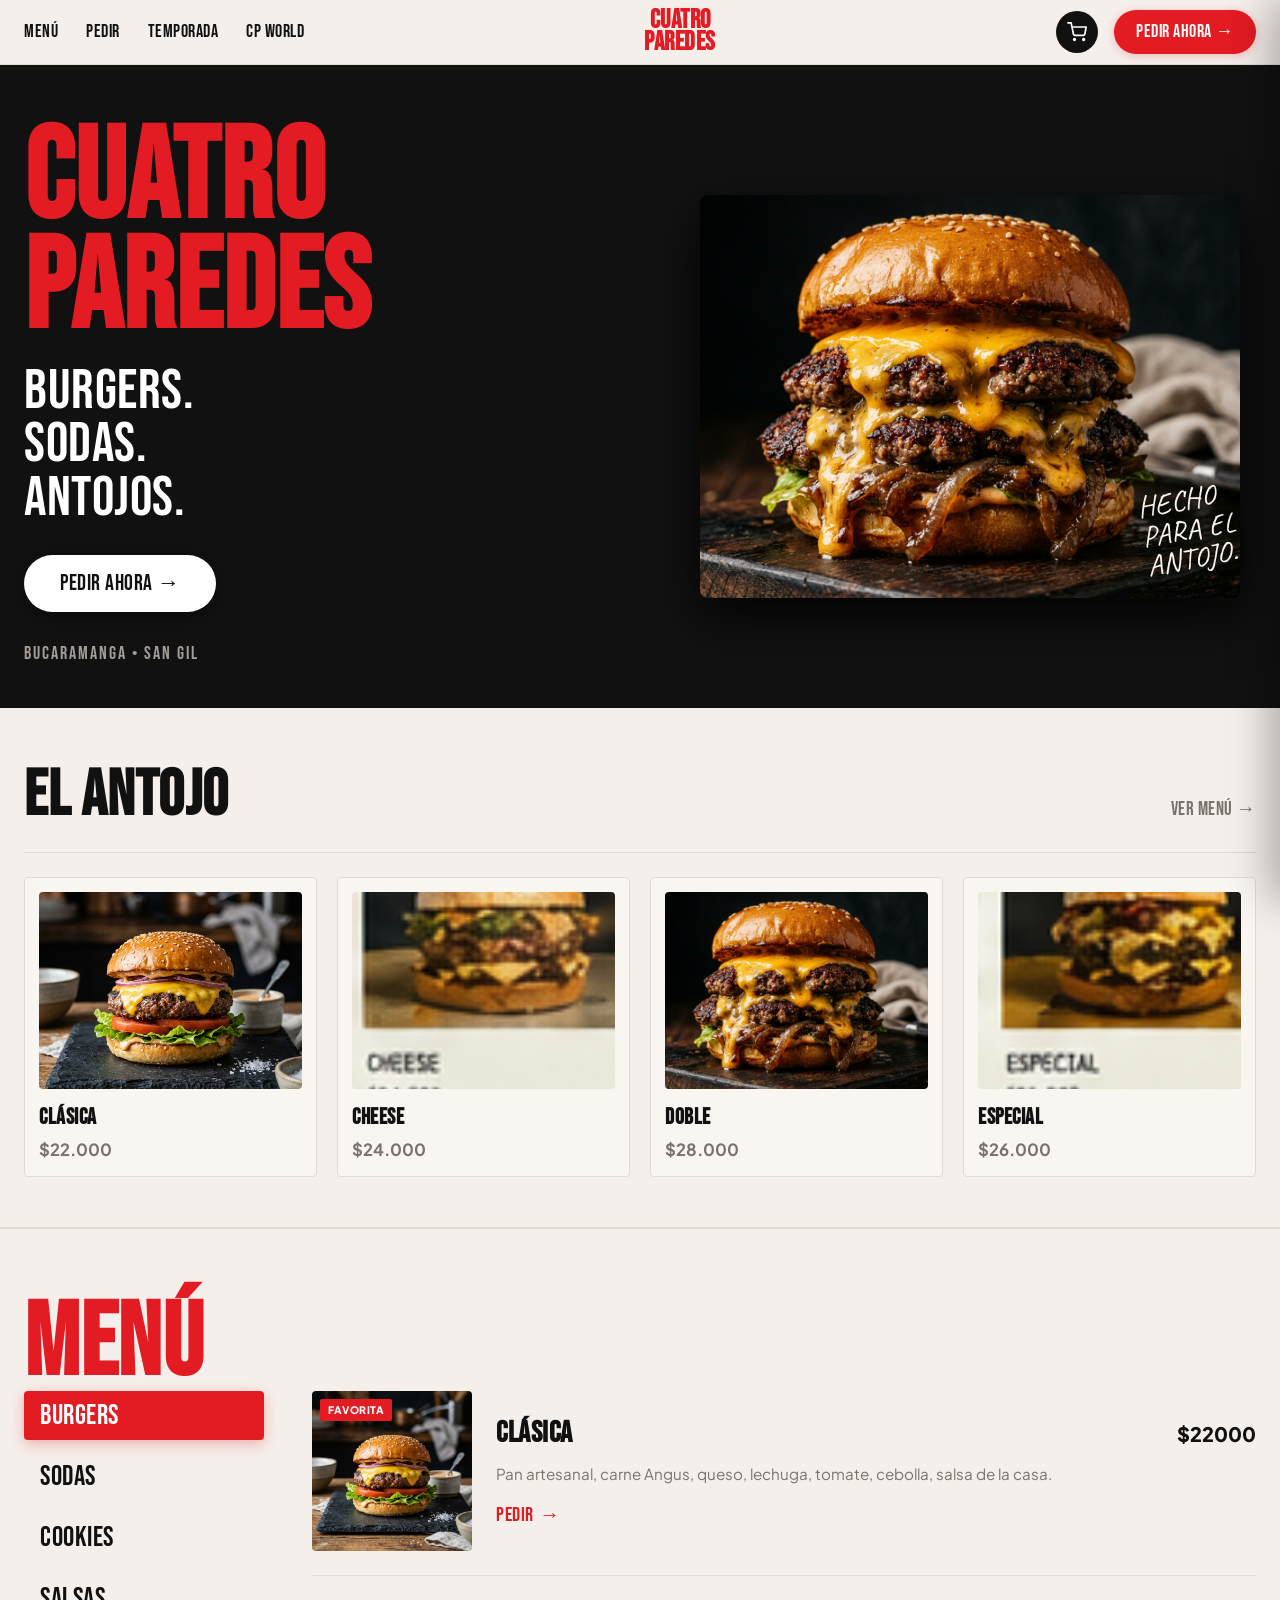
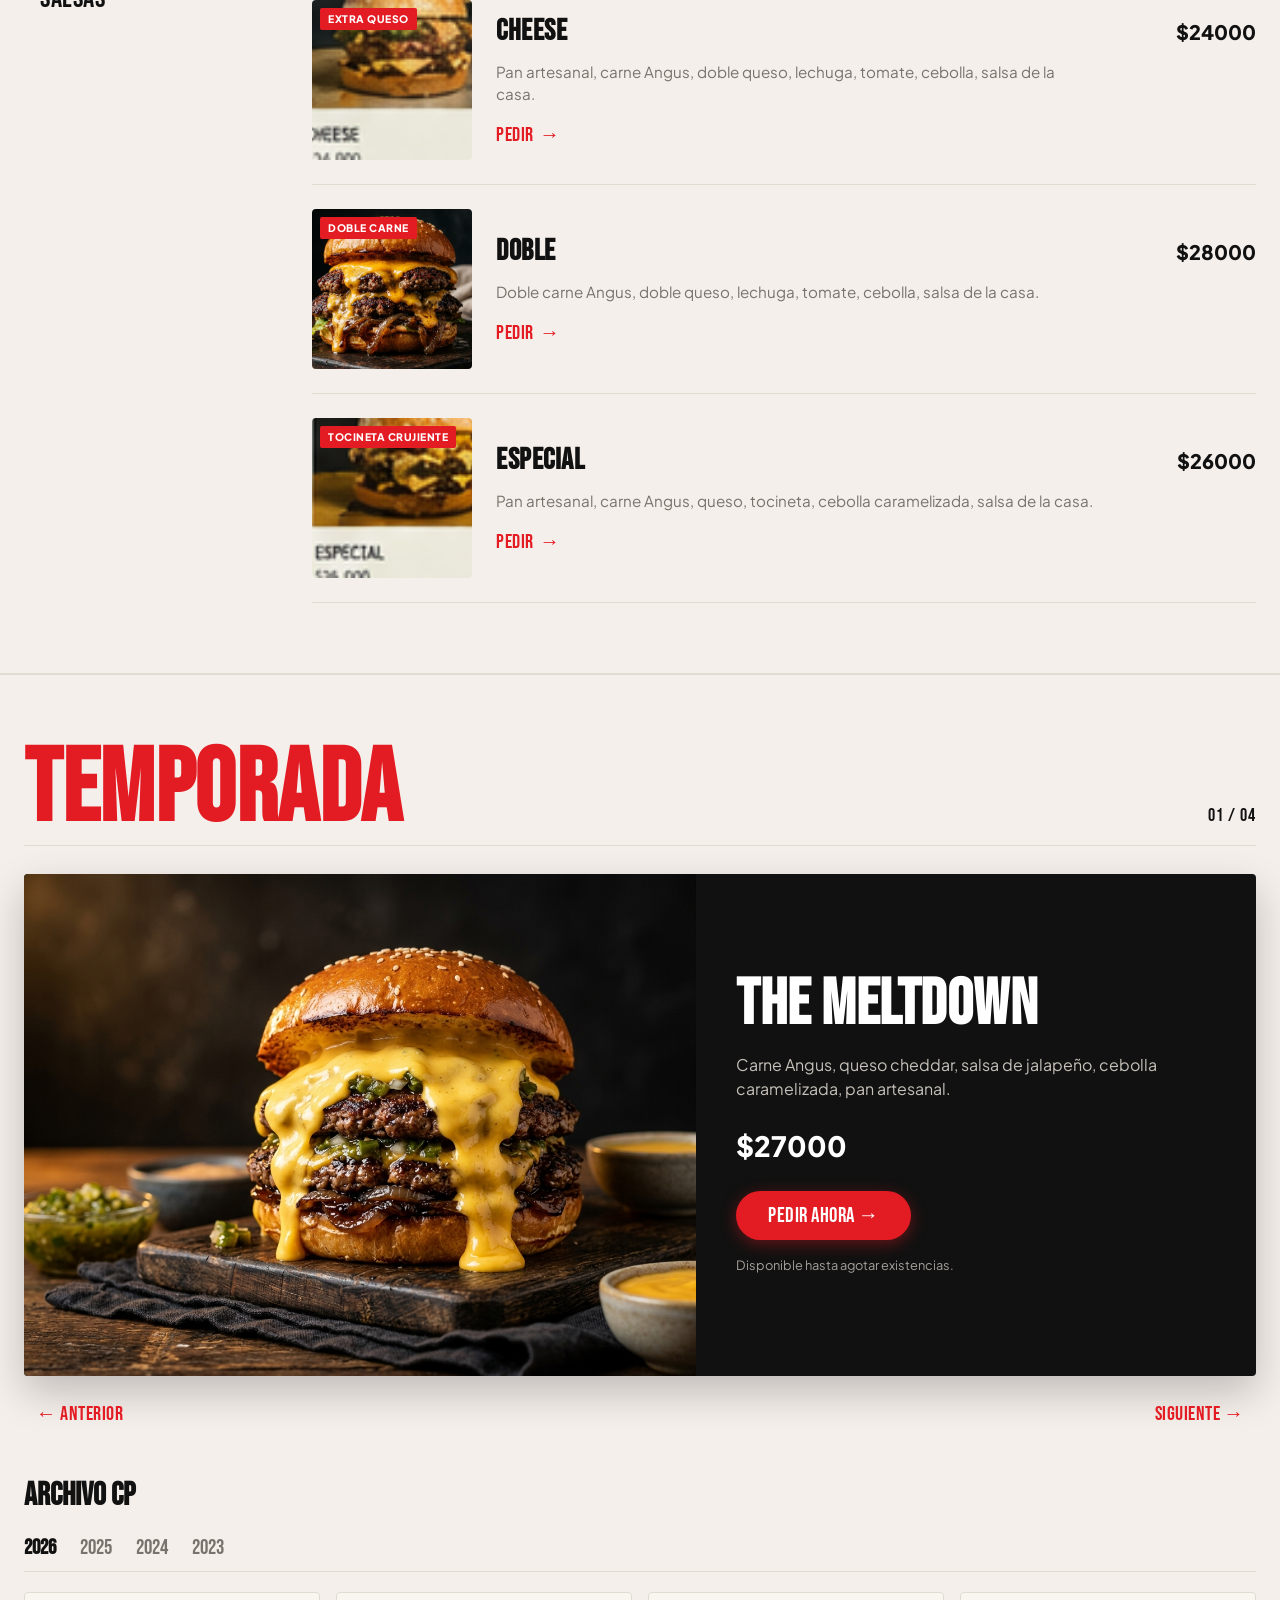
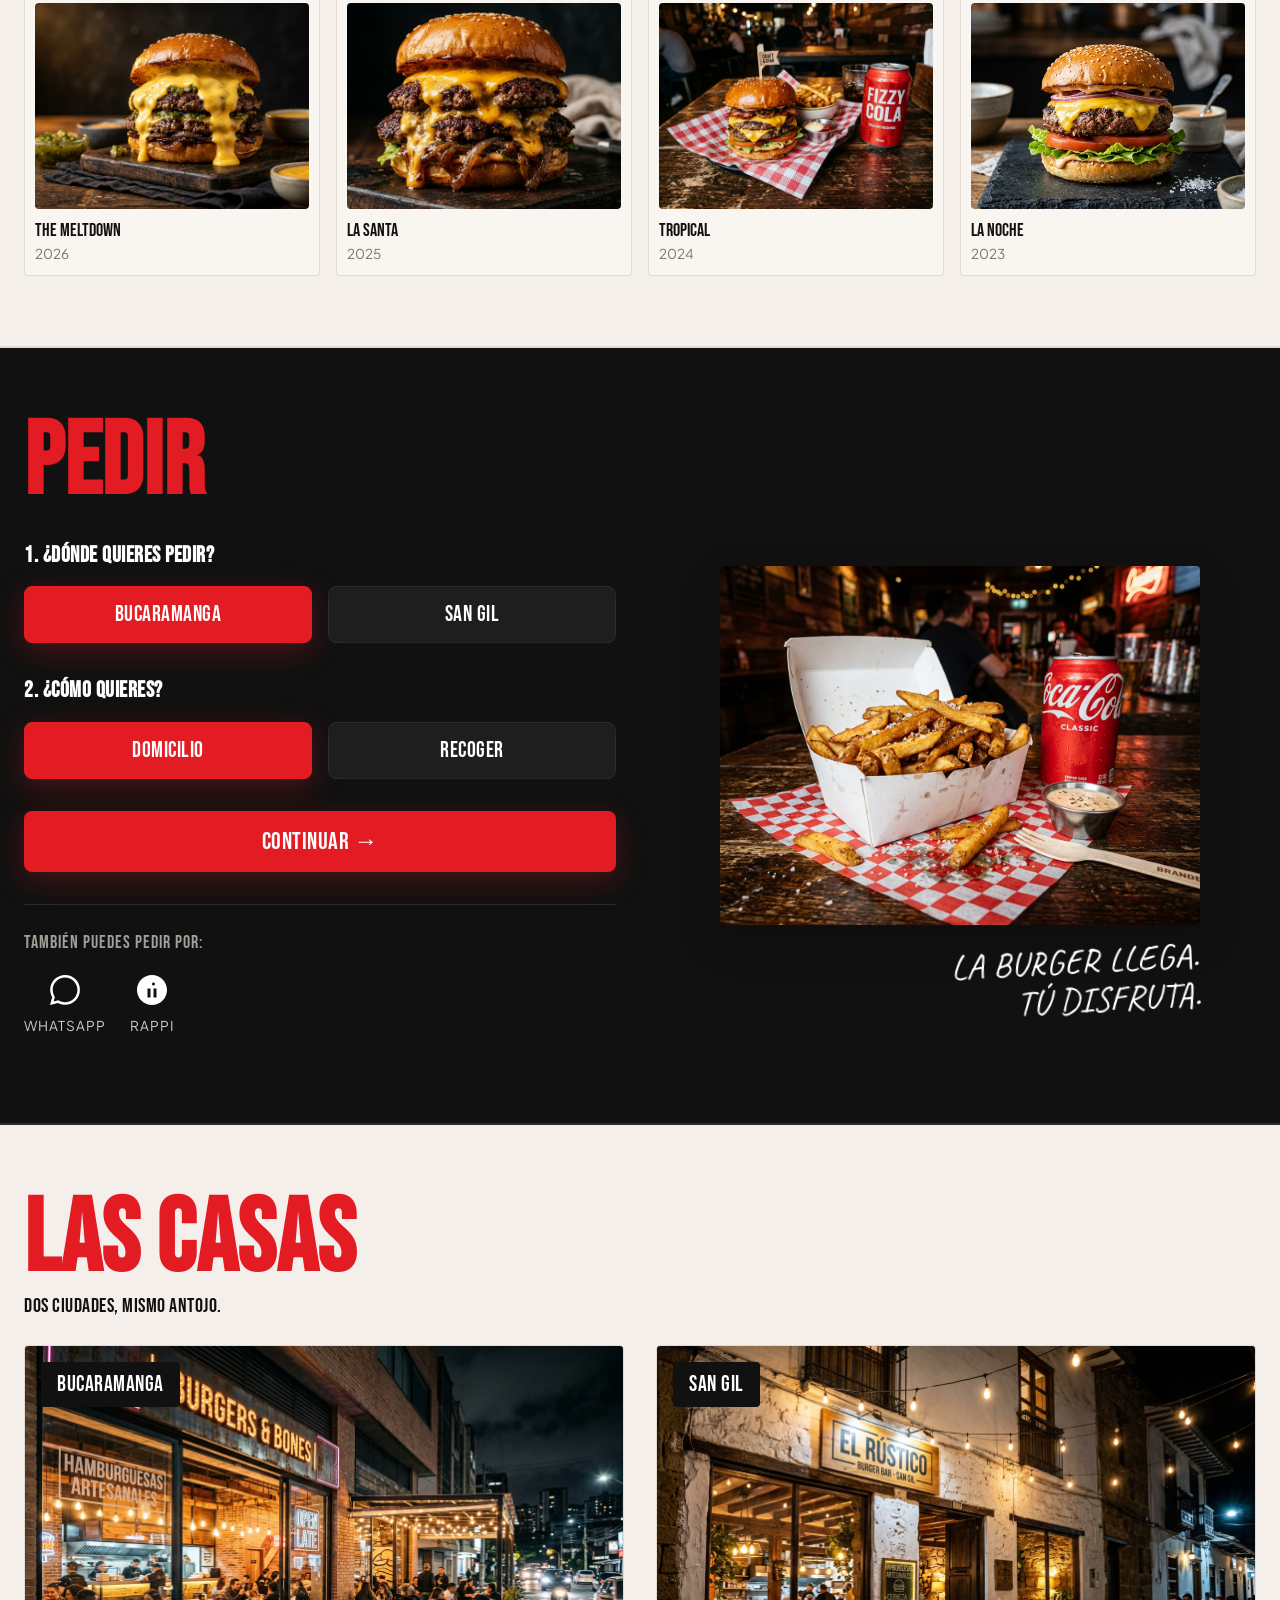
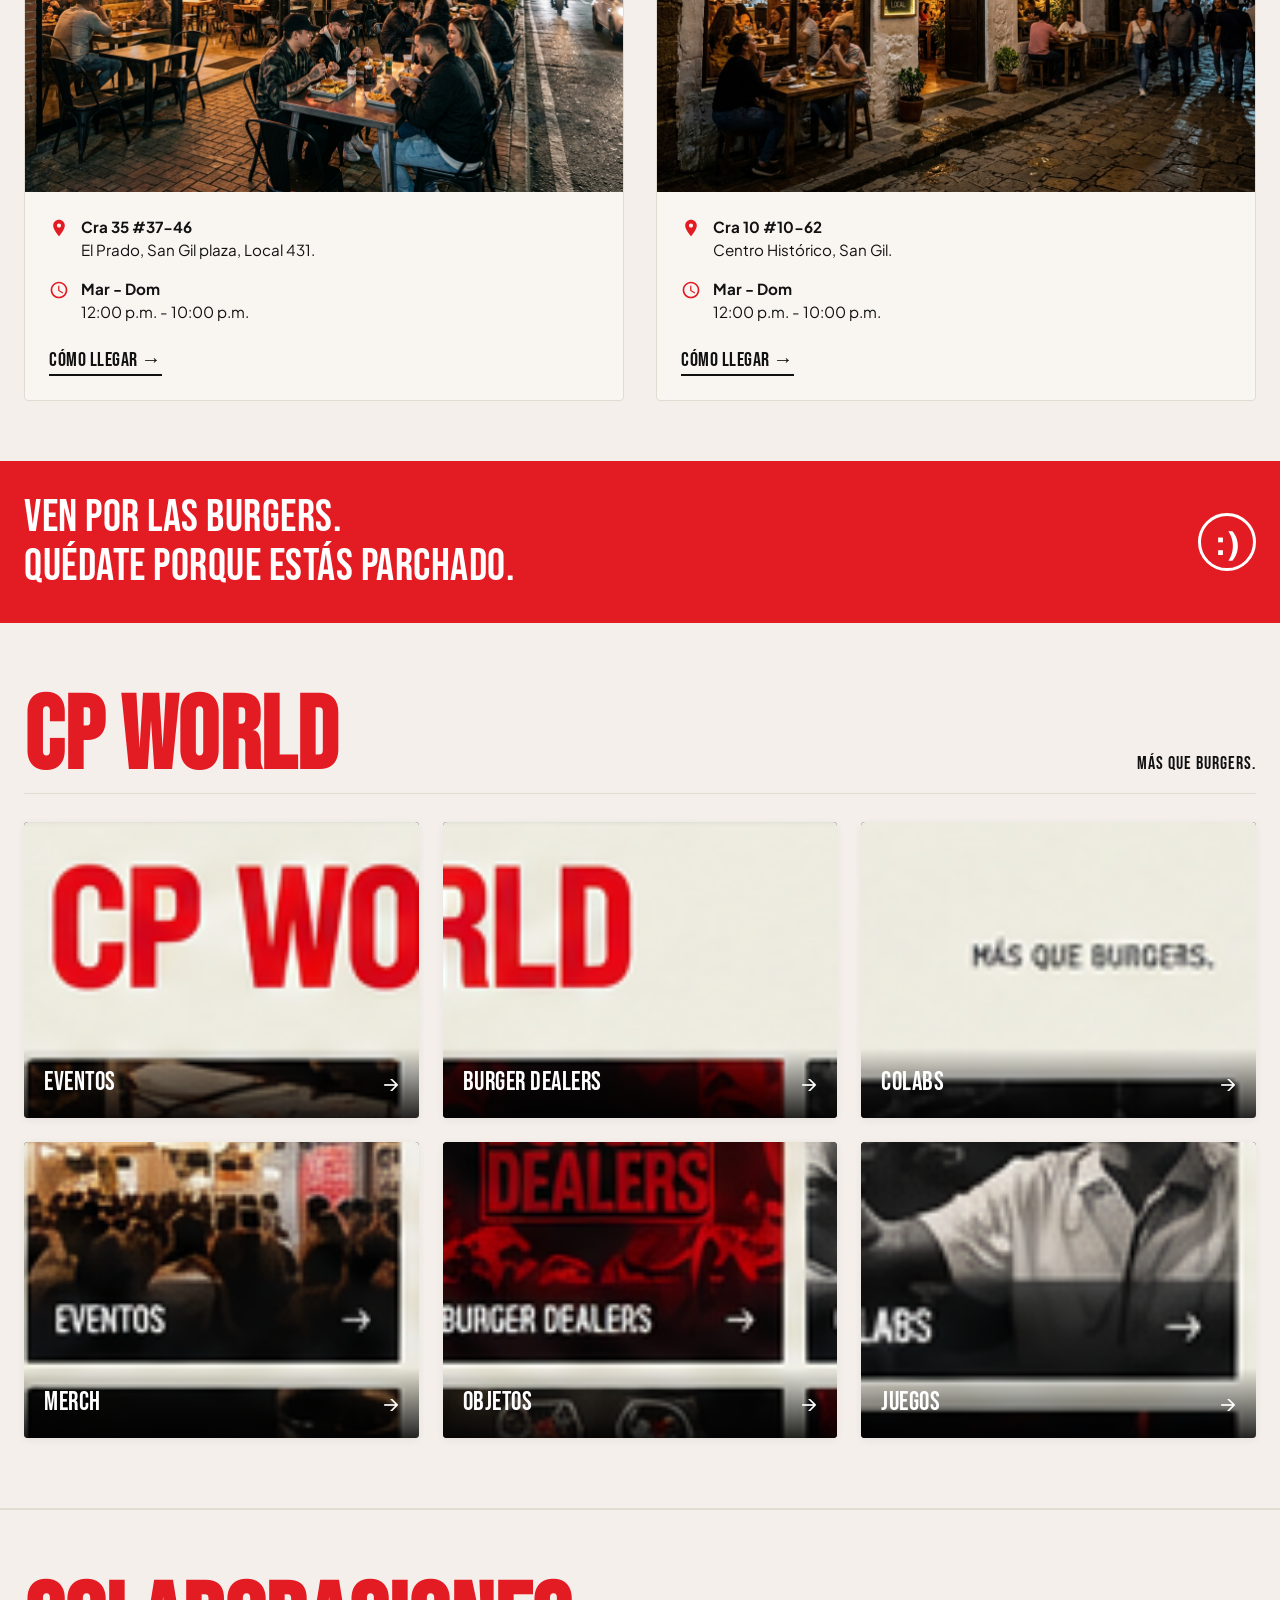
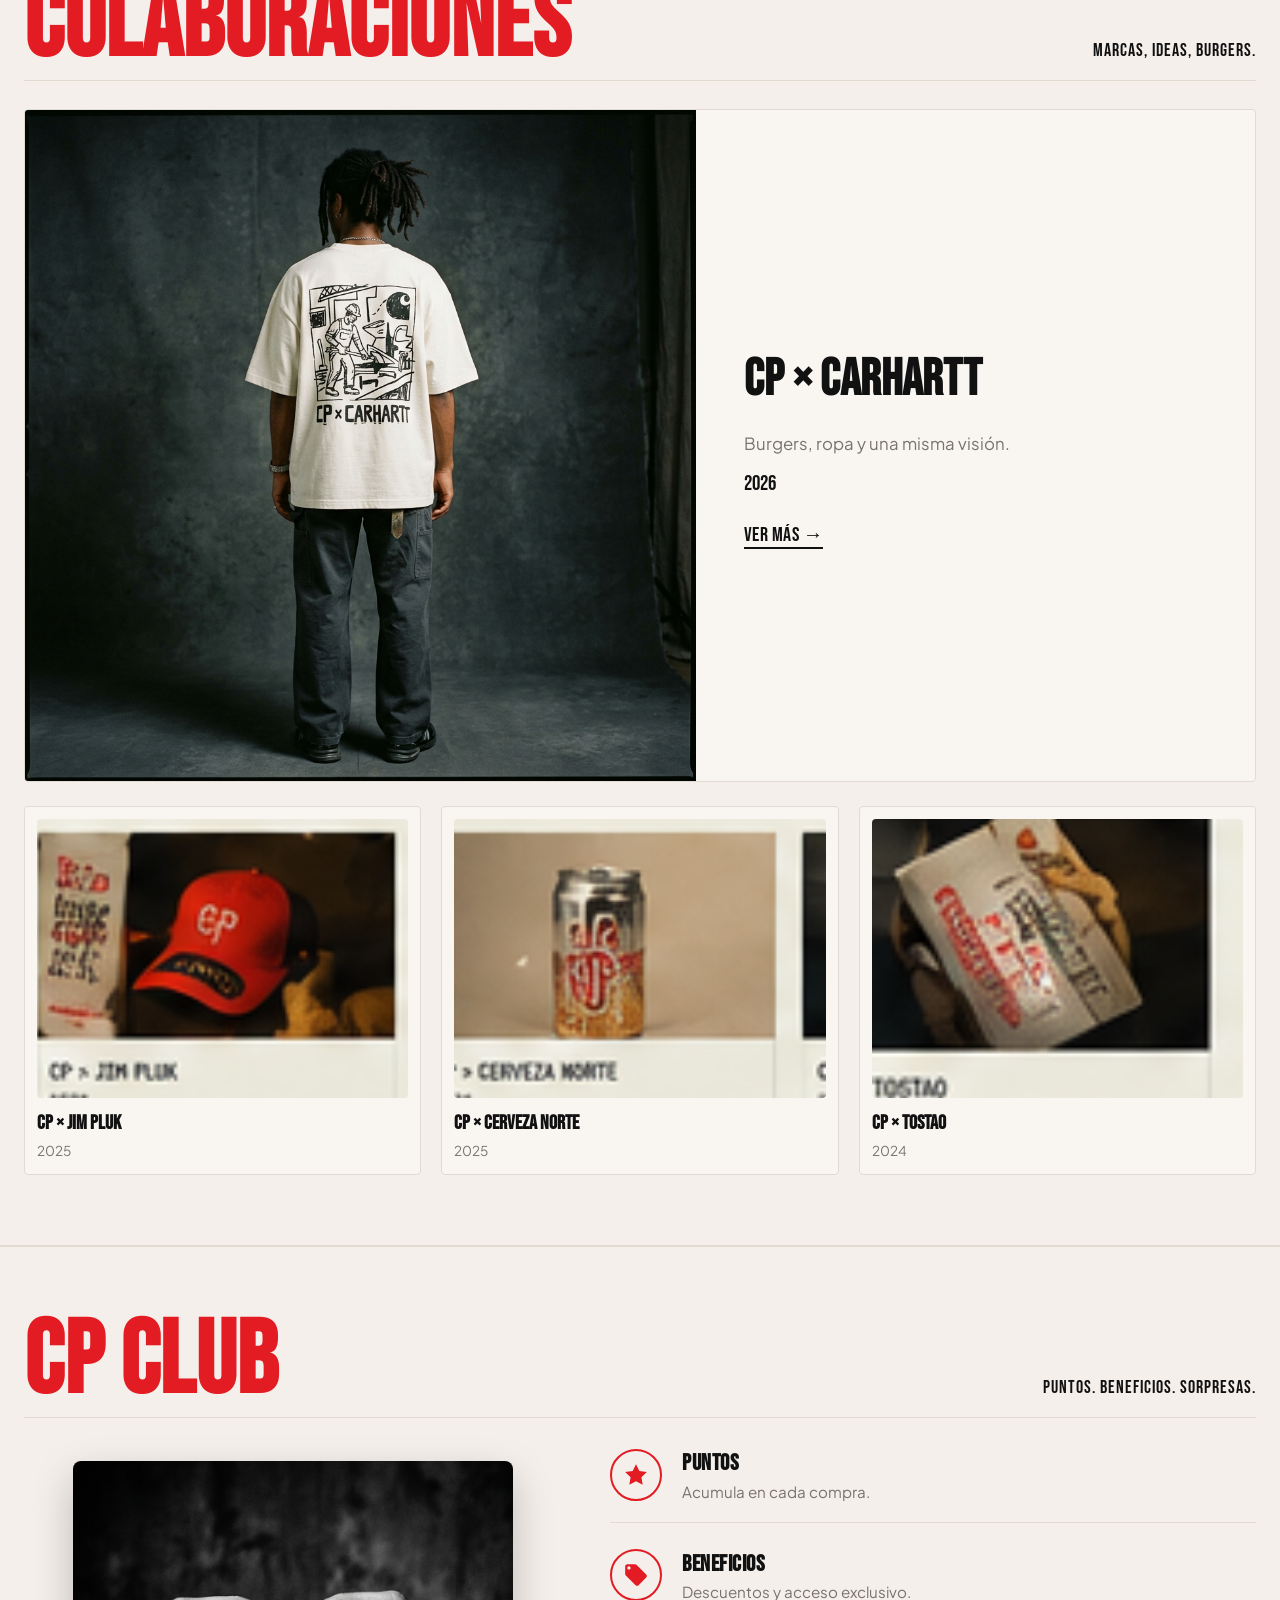
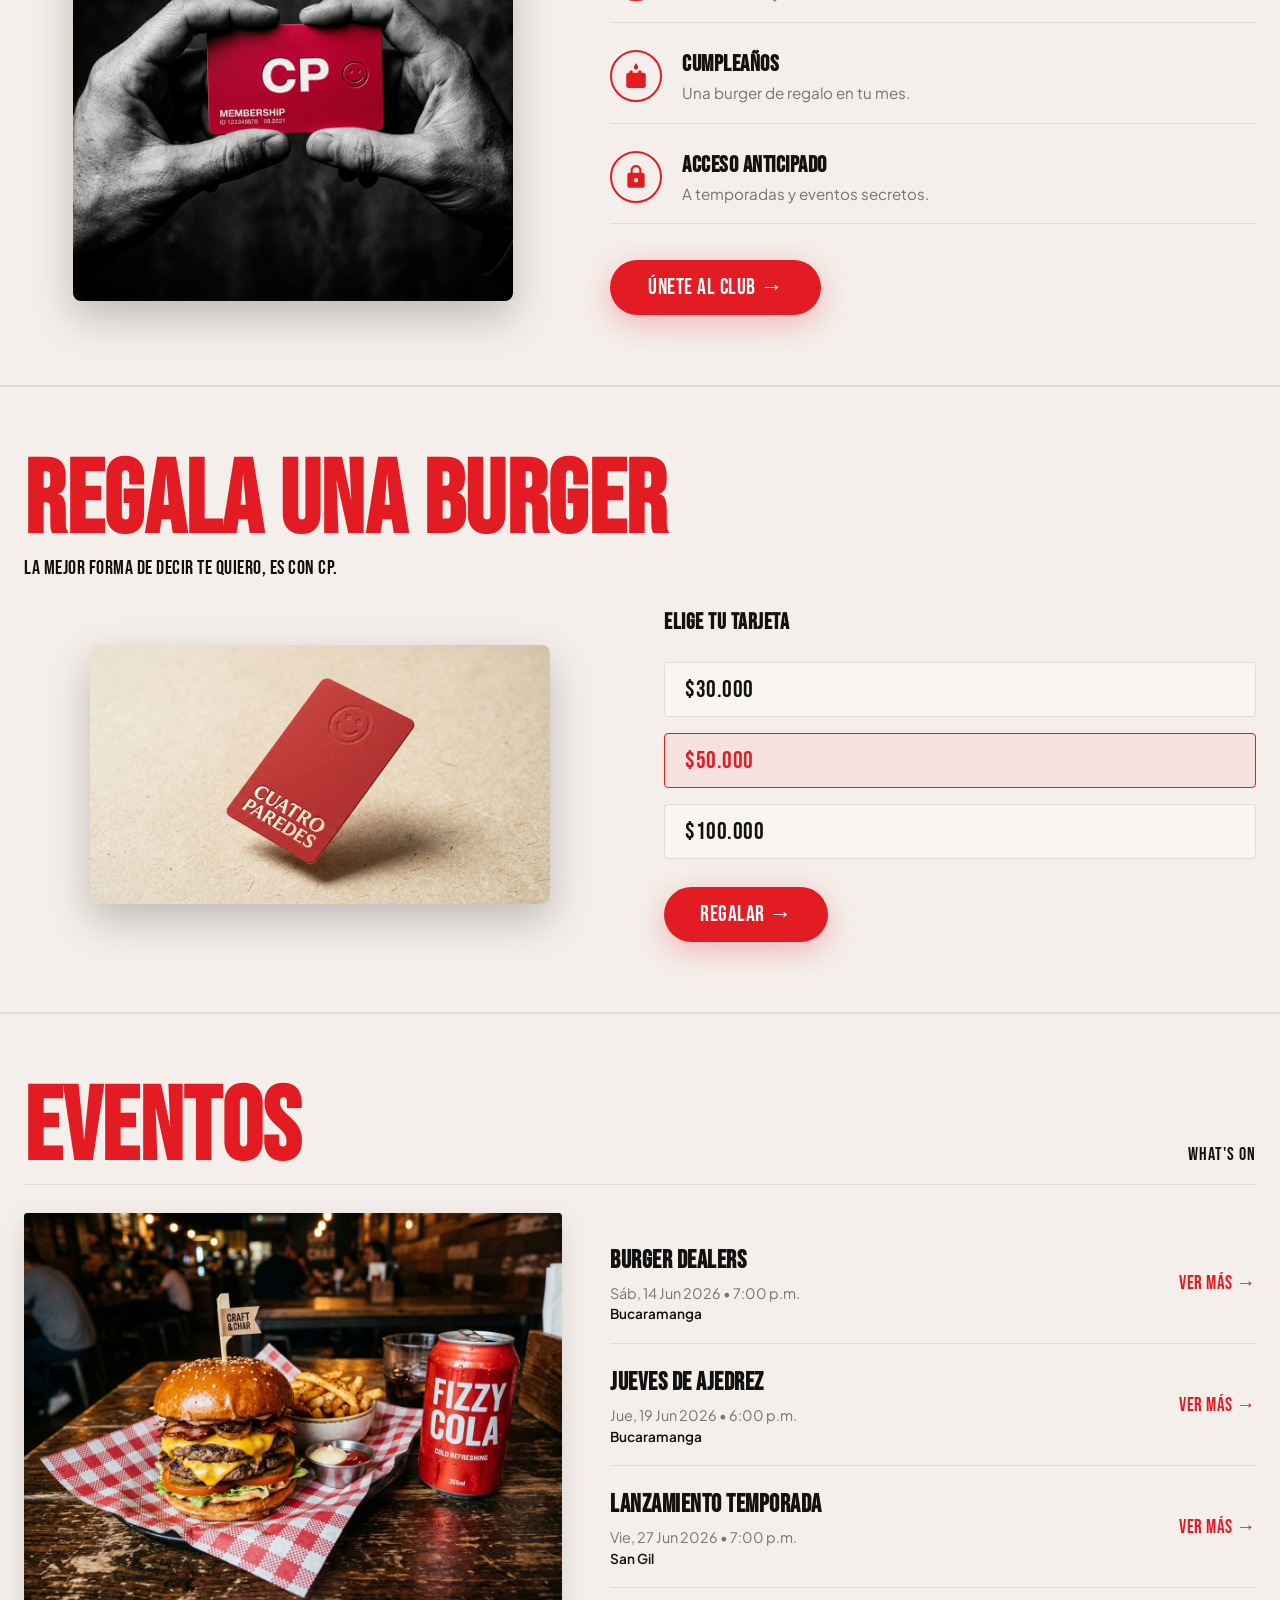
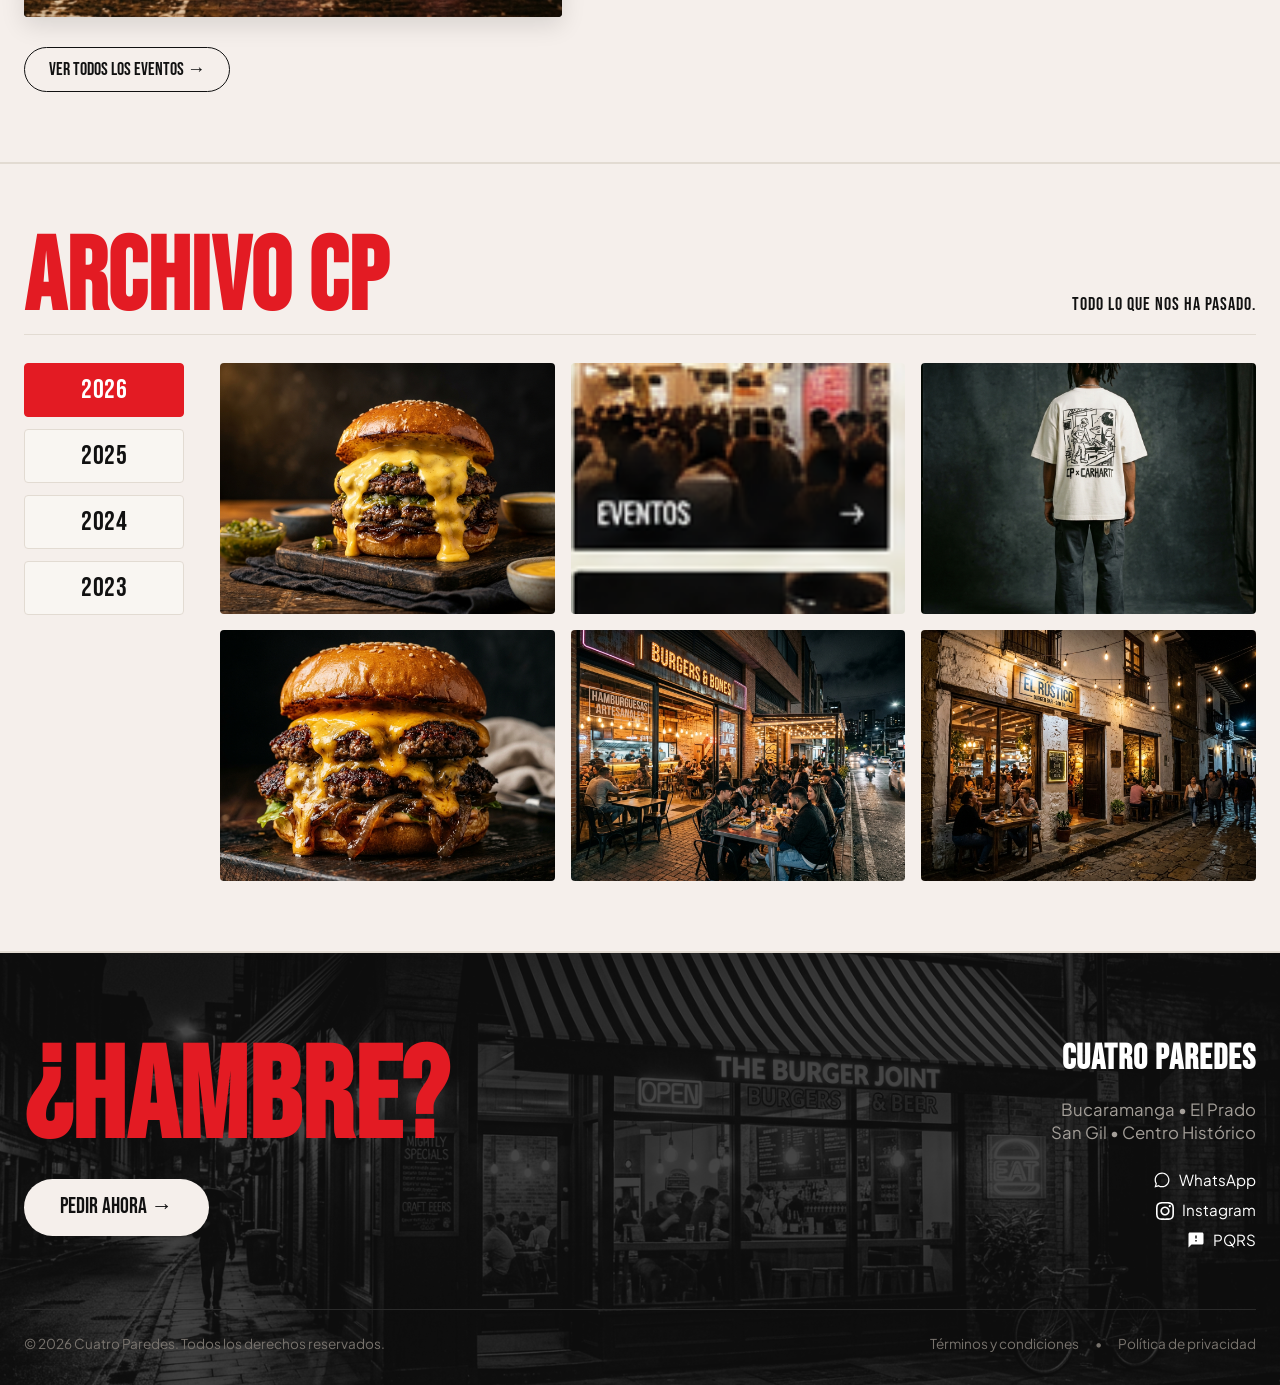
==== index.html @ 73916ae7 "Initial commit: Cuatro Paredes website ready for Netlify" ====
<!DOCTYPE html>
<html lang="es">
<head>
  <meta charset="UTF-8">
  <meta name="viewport" content="width=device-width, initial-scale=1.0">
  <title>CUATRO PAREDES | Burgers. Sodas. Antojos.</title>
  <meta name="description" content="Cuatro Paredes - Smash burgers artesanales, sodas de la casa y antojados en Bucaramanga y San Gil. Hecho para el antojo.">
  
  <!-- Estilos CSS -->
  <link rel="stylesheet" href="css/main.css">
  <link rel="stylesheet" href="css/components.css">
  <link rel="stylesheet" href="css/responsive.css">
  
  <link rel="icon" href="data:image/svg+xml,<svg xmlns='http://www.w3.org/2000/svg' viewBox='0 0 100 100'><rect width='100' height='100' rx='20' fill='%23E31B23'/><text x='50%' y='65%' font-size='50' font-family='sans-serif' font-weight='900' fill='white' text-anchor='middle'>CP</text></svg>">
</head>
<body>

  <!-- ========================================================================
       BARRA DE NAVEGACIÓN SUPERIOR (Sticky & Fiel al Mockup)
       ======================================================================== -->
  <header class="site-header" id="siteHeader">
    <div class="container header-container">
      <nav class="header-nav" aria-label="Navegación Principal">
        <a href="#menu" class="nav-link">MENÚ</a>
        <a href="#pedir" class="nav-link">PEDIR</a>
        <a href="#temporada" class="nav-link">TEMPORADA</a>
        <a href="#cp-world" class="nav-link">CP WORLD</a>
      </nav>

      <a href="#hero" class="header-logo" aria-label="Inicio Cuatro Paredes">
        <span class="logo-cuatro">CUATRO</span>
        <span class="logo-paredes">PAREDES</span>
      </a>

      <div class="header-actions">
        <button class="cart-trigger-btn" id="cartTriggerBtn" aria-label="Abrir Carrito de Compras">
          <svg width="20" height="20" viewBox="0 0 24 24" fill="none" stroke="currentColor" stroke-width="2" stroke-linecap="round" stroke-linejoin="round">
            <circle cx="9" cy="21" r="1"></circle>
            <circle cx="20" cy="21" r="1"></circle>
            <path d="M1 1h4l2.68 13.39a2 2 0 0 0 2 1.61h9.72a2 2 0 0 0 2-1.61L23 6H6"></path>
          </svg>
          <span class="cart-badge" id="cartBadge" style="display:none;">0</span>
        </button>

        <a href="#pedir" class="btn-pedir-header">PEDIR AHORA &rarr;</a>

        <button class="mobile-menu-toggle" id="mobileMenuToggle" aria-label="Menú Móvil">
          <span></span>
          <span></span>
          <span></span>
        </button>
      </div>
    </div>

    <!-- Menú Desplegable Móvil -->
    <div class="mobile-nav-drawer" id="mobileNavDrawer">
      <a href="#menu" class="nav-link">MENÚ</a>
      <a href="#pedir" class="nav-link">PEDIR</a>
      <a href="#temporada" class="nav-link">TEMPORADA</a>
      <a href="#casas" class="nav-link">LAS CASAS</a>
      <a href="#cp-world" class="nav-link">CP WORLD</a>
      <a href="#colaboraciones" class="nav-link">COLABORACIONES</a>
      <a href="#club" class="nav-link">CP CLUB</a>
      <a href="#regala" class="nav-link">REGALA UNA BURGER</a>
      <a href="#eventos" class="nav-link">EVENTOS</a>
      <a href="#archivo" class="nav-link">ARCHIVO CP</a>
    </div>
  </header>

  <main>
    <!-- ========================================================================
         PANEL 1: HERO & EL ANTOJO
         ======================================================================== -->
    <section class="hero-section" id="hero">
      <div class="container hero-grid">
        <div class="hero-content">
          <h1 class="hero-title-giant">
            CUATRO<br>PAREDES
          </h1>
          <div class="hero-subheadings">
            BURGERS.<br>
            SODAS.<br>
            ANTOJOS.
          </div>
          <a href="#pedir" class="hero-btn-pedir">
            PEDIR AHORA &rarr;
          </a>
          <div class="hero-location-tag">
            BUCARAMANGA &bull; SAN GIL
          </div>
        </div>

        <div class="hero-media">
          <img src="assets/img/hero_burger.jpg" alt="Smash burger doble con queso fundido y tocineta" class="hero-burger-img">
          <div class="hero-stamp-badge">
            HECHO<br>PARA EL<br>ANTOJO.
          </div>
        </div>
      </div>
    </section>

    <!-- Franja EL ANTOJO (Panel 1 Inferior) -->
    <section class="el-antojo-section" id="el-antojo">
      <div class="container">
        <div class="el-antojo-header">
          <h2 class="el-antojo-title">EL ANTOJO</h2>
          <a href="#menu" class="el-antojo-ver-menu">VER MENÚ &rarr;</a>
        </div>

        <div class="el-antojo-grid">
          <!-- Card Clásica -->
          <div class="antojo-card" onclick="handleMenuOrder('burgers', 'clasica')">
            <div class="antojo-card-img-wrap">
              <img src="assets/img/burger_clasica.jpg" alt="Hamburguesa Clásica" loading="lazy">
            </div>
            <h3 class="antojo-card-name">CLÁSICA</h3>
            <span class="antojo-card-price">$22.000</span>
          </div>

          <!-- Card Cheese -->
          <div class="antojo-card" onclick="handleMenuOrder('burgers', 'cheese')">
            <div class="antojo-card-img-wrap">
              <img src="assets/img/antojo_cheese.png" alt="Hamburguesa Cheese" loading="lazy">
            </div>
            <h3 class="antojo-card-name">CHEESE</h3>
            <span class="antojo-card-price">$24.000</span>
          </div>

          <!-- Card Doble -->
          <div class="antojo-card" onclick="handleMenuOrder('burgers', 'doble')">
            <div class="antojo-card-img-wrap">
              <img src="assets/img/hero_burger.jpg" alt="Hamburguesa Doble" loading="lazy">
            </div>
            <h3 class="antojo-card-name">DOBLE</h3>
            <span class="antojo-card-price">$28.000</span>
          </div>

          <!-- Card Especial -->
          <div class="antojo-card" onclick="handleMenuOrder('burgers', 'especial')">
            <div class="antojo-card-img-wrap">
              <img src="assets/img/antojo_especial.png" alt="Hamburguesa Especial" loading="lazy">
            </div>
            <h3 class="antojo-card-name">ESPECIAL</h3>
            <span class="antojo-card-price">$26.000</span>
          </div>
        </div>
      </div>
    </section>

    <!-- ========================================================================
         PANEL 2: MENÚ COMPLETO
         ======================================================================== -->
    <section class="menu-section" id="menu">
      <div class="container">
        <h2 class="section-title-giant">MENÚ</h2>

        <div class="menu-layout">
          <!-- Categorías Laterales -->
          <aside class="menu-sidebar">
            <div class="menu-categories-list">
              <button class="menu-cat-btn active" data-cat="burgers">BURGERS</button>
              <button class="menu-cat-btn" data-cat="sodas">SODAS</button>
              <button class="menu-cat-btn" data-cat="cookies">COOKIES</button>
              <button class="menu-cat-btn" data-cat="salsas">SALSAS</button>
            </div>
          </aside>

          <!-- Lista de Items Dinámicos -->
          <div class="menu-items-grid" id="menuItemsContainer">
            <!-- Renderizado dinámico desde menu-data.js -->
          </div>
        </div>
      </div>
    </section>

    <!-- ========================================================================
         PANEL 3: TEMPORADA & ARCHIVO CP
         ======================================================================== -->
    <section class="temporada-section" id="temporada">
      <div class="container">
        <div class="section-header-wrap">
          <h2 class="section-title-giant">TEMPORADA</h2>
          <span class="section-subtitle-right" id="seasonCounter">01 / 04</span>
        </div>

        <!-- Hero Box Dividido -->
        <div class="temporada-hero-box">
          <div class="temporada-media-wrap">
            <img src="assets/img/meltdown_burger.jpg" alt="The Meltdown Seasonal Burger" id="seasonImage">
          </div>
          <div class="temporada-info-block">
            <h3 class="temporada-burger-name" id="seasonTitle">THE MELTDOWN</h3>
            <p class="temporada-burger-desc" id="seasonDesc">
              Carne Angus, queso cheddar, salsa de jalapeño, cebolla caramelizada, pan artesanal.
            </p>
            <div class="temporada-burger-price" id="seasonPrice">$27.000</div>
            <button class="btn-temporada-pedir" id="seasonOrderBtn">PEDIR AHORA &rarr;</button>
            <span class="temporada-disclaimer" id="seasonNote">Disponible hasta agotar existencias.</span>
          </div>
        </div>

        <!-- Controles Anterior / Siguiente -->
        <div class="temporada-nav-controls">
          <button class="temporada-ctrl-btn" id="seasonPrevBtn">&larr; ANTERIOR</button>
          <button class="temporada-ctrl-btn" id="seasonNextBtn">SIGUIENTE &rarr;</button>
        </div>

        <!-- Franja Archivo CP de Temporada -->
        <div class="season-archive-block">
          <h3 class="season-archive-title">ARCHIVO CP</h3>
          <div class="season-years-nav">
            <span class="season-year-tab active">2026</span>
            <span class="season-year-tab">2025</span>
            <span class="season-year-tab">2024</span>
            <span class="season-year-tab">2023</span>
          </div>

          <div class="season-thumbs-grid">
            <div class="season-thumb-card">
              <img src="assets/img/meltdown_burger.jpg" alt="The Meltdown" class="season-thumb-img">
              <div class="season-thumb-name">THE MELTDOWN</div>
              <div class="season-thumb-year">2026</div>
            </div>
            <div class="season-thumb-card">
              <img src="assets/img/hero_burger.jpg" alt="La Santa" class="season-thumb-img">
              <div class="season-thumb-name">LA SANTA</div>
              <div class="season-thumb-year">2025</div>
            </div>
            <div class="season-thumb-card">
              <img src="assets/img/event_burger.jpg" alt="Tropical" class="season-thumb-img">
              <div class="season-thumb-name">TROPICAL</div>
              <div class="season-thumb-year">2024</div>
            </div>
            <div class="season-thumb-card">
              <img src="assets/img/burger_clasica.jpg" alt="La Noche" class="season-thumb-img">
              <div class="season-thumb-name">LA NOCHE</div>
              <div class="season-thumb-year">2023</div>
            </div>
          </div>
        </div>
      </div>
    </section>

    <!-- ========================================================================
         PANEL 4: PEDIR (Fondo Oscuro Fiel al Mockup)
         ======================================================================== -->
    <section class="pedir-section" id="pedir">
      <div class="container">
        <h2 class="section-title-giant" style="margin-bottom: 30px;">PEDIR</h2>

        <div class="pedir-grid">
          <!-- Columna Izquierda: Formulario de Selección -->
          <div class="pedir-form-col">
            <div class="pedir-step-block">
              <h3>1. ¿DÓNDE QUIERES PEDIR?</h3>
              <div class="pedir-btn-group">
                <button class="pedir-toggle-btn active" data-order-city="BUCARAMANGA">BUCARAMANGA</button>
                <button class="pedir-toggle-btn" data-order-city="SAN GIL">SAN GIL</button>
              </div>
            </div>

            <div class="pedir-step-block">
              <h3>2. ¿CÓMO QUIERES?</h3>
              <div class="pedir-btn-group">
                <button class="pedir-toggle-btn active" data-order-mode="DOMICILIO">DOMICILIO</button>
                <button class="pedir-toggle-btn" data-order-mode="RECOGER">RECOGER</button>
              </div>
            </div>

            <button class="btn-pedir-continuar" id="pedirContinueBtn">
              CONTINUAR &rarr;
            </button>

            <!-- Canales Directos -->
            <div class="pedir-channels-block">
              <span>TAMBIÉN PUEDES PEDIR POR:</span>
              <div class="pedir-channels-row">
                <a href="https://api.whatsapp.com/send?phone=573170000000&text=Hola%20Cuatro%20Paredes%2C%20quiero%20hacer%20un%20pedido%20directo" target="_blank" rel="noopener" class="pedir-channel-btn" aria-label="Pedir por WhatsApp">
                  <svg viewBox="0 0 24 24">
                    <path d="M12.04 2C6.58 2 2.13 6.45 2.13 11.91C2.13 13.66 2.59 15.36 3.45 16.86L2.05 22L7.3 20.62C8.75 21.41 10.38 21.83 12.04 21.83C17.5 21.83 21.95 17.38 21.95 11.92C21.95 9.27 20.92 6.78 19.05 4.91C17.18 3.03 14.69 2 12.04 2M12.05 3.67C14.25 3.67 16.31 4.53 17.87 6.09C19.42 7.65 20.28 9.72 20.28 11.92C20.28 16.46 16.58 20.15 12.04 20.15C10.56 20.15 9.11 19.76 7.85 19L7.55 18.83L4.43 19.65L5.26 16.61L5.06 16.29C4.24 14.99 3.81 13.47 3.81 11.91C3.81 7.37 7.5 3.67 12.05 3.67Z"/>
                  </svg>
                  <span>WhatsApp</span>
                </a>

                <a href="https://www.rappi.com.co" target="_blank" rel="noopener" class="pedir-channel-btn" aria-label="Pedir por Rappi">
                  <svg viewBox="0 0 24 24">
                    <path d="M12 2C6.48 2 2 6.48 2 12s4.48 10 10 10 10-4.48 10-10S17.52 2 12 2zm-1 15h-2v-6h2v6zm4 0h-2v-6h2v6zm-2-8c-.55 0-1-.45-1-1s.45-1 1-1 1 .45 1 1-.45 1-1 1z"/>
                  </svg>
                  <span>Rappi</span>
                </a>
              </div>
            </div>
          </div>

          <!-- Columna Derecha: Foto de Papas y Nota Caligráfica -->
          <div class="pedir-media-col">
            <div class="pedir-media-wrap">
              <img src="assets/img/pedir_fries.jpg" alt="Papas fritas en caja Cuatro Paredes con Coca-Cola fría" loading="lazy">
            </div>
            <div class="pedir-handwritten-note">
              LA BURGER LLEGA.<br>TÚ DISFRUTA.
            </div>
          </div>
        </div>
      </div>
    </section>

    <!-- ========================================================================
         PANEL 5: LAS CASAS (SEDES) & BANNER PARCHADO
         ======================================================================== -->
    <section class="las-casas-section" id="casas">
      <div class="container">
        <h2 class="section-title-giant">LAS CASAS</h2>
        <div class="section-subtitle-sub">DOS CIUDADES, MISMO ANTOJO.</div>

        <div class="casas-grid">
          <!-- Sede Bucaramanga -->
          <div class="casa-card">
            <div class="casa-card-img-wrap">
              <img src="assets/img/store_bucaramanga.jpg" alt="Sede Bucaramanga El Prado" loading="lazy">
              <span class="casa-city-tag">BUCARAMANGA</span>
            </div>
            <div class="casa-card-body">
              <div class="casa-detail-row">
                <svg viewBox="0 0 24 24" fill="currentColor">
                  <path d="M12 2C8.13 2 5 5.13 5 9c0 5.25 7 13 7 13s7-7.75 7-13c0-3.87-3.13-7-7-7zm0 9.5c-1.38 0-2.5-1.12-2.5-2.5s1.12-2.5 2.5-2.5 2.5 1.12 2.5 2.5-1.12 2.5-2.5 2.5z"/>
                </svg>
                <div>
                  <strong>Cra 35 #37-46</strong><br>
                  El Prado, San Gil plaza, Local 431.
                </div>
              </div>
              <div class="casa-detail-row">
                <svg viewBox="0 0 24 24" fill="currentColor">
                  <path d="M11.99 2C6.47 2 2 6.48 2 12s4.47 10 9.99 10C17.52 22 22 17.52 22 12S17.52 2 11.99 2zM12 20c-4.42 0-8-3.58-8-8s3.58-8 8-8 8 3.58 8 8-3.58 8-8 8zm.5-13H11v6l5.25 3.15.75-1.23-4.5-2.67z"/>
                </svg>
                <div>
                  <strong>Mar - Dom</strong><br>
                  12:00 p.m. - 10:00 p.m.
                </div>
              </div>
              <button class="casa-btn-llegar" data-store-map="bucaramanga">
                CÓMO LLEGAR &rarr;
              </button>
            </div>
          </div>

          <!-- Sede San Gil -->
          <div class="casa-card">
            <div class="casa-card-img-wrap">
              <img src="assets/img/store_sangil.jpg" alt="Sede San Gil Centro" loading="lazy">
              <span class="casa-city-tag">SAN GIL</span>
            </div>
            <div class="casa-card-body">
              <div class="casa-detail-row">
                <svg viewBox="0 0 24 24" fill="currentColor">
                  <path d="M12 2C8.13 2 5 5.13 5 9c0 5.25 7 13 7 13s7-7.75 7-13c0-3.87-3.13-7-7-7zm0 9.5c-1.38 0-2.5-1.12-2.5-2.5s1.12-2.5 2.5-2.5 2.5 1.12 2.5 2.5-1.12 2.5-2.5 2.5z"/>
                </svg>
                <div>
                  <strong>Cra 10 #10-62</strong><br>
                  Centro Histórico, San Gil.
                </div>
              </div>
              <div class="casa-detail-row">
                <svg viewBox="0 0 24 24" fill="currentColor">
                  <path d="M11.99 2C6.47 2 2 6.48 2 12s4.47 10 9.99 10C17.52 22 22 17.52 22 12S17.52 2 11.99 2zM12 20c-4.42 0-8-3.58-8-8s3.58-8 8-8 8 3.58 8 8-3.58 8-8 8zm.5-13H11v6l5.25 3.15.75-1.23-4.5-2.67z"/>
                </svg>
                <div>
                  <strong>Mar - Dom</strong><br>
                  12:00 p.m. - 10:00 p.m.
                </div>
              </div>
              <button class="casa-btn-llegar" data-store-map="sangil">
                CÓMO LLEGAR &rarr;
              </button>
            </div>
          </div>
        </div>
      </div>

      <!-- Banner Rojo Parchado -->
      <div class="banner-parchado">
        <div class="container banner-parchado-inner">
          <div class="banner-parchado-text">
            VEN POR LAS BURGERS.<br>
            QUÉDATE PORQUE ESTÁS PARCHADO.
          </div>
          <div class="banner-smiley-icon" title="Parchado :)">
            :)
          </div>
        </div>
      </div>
    </section>

    <!-- ========================================================================
         PANEL 6: CP WORLD (MÁS QUE BURGERS)
         ======================================================================== -->
    <section class="cp-world-section" id="cp-world">
      <div class="container">
        <div class="section-header-wrap">
          <h2 class="section-title-giant">CP WORLD</h2>
          <span class="section-subtitle-right">MÁS QUE BURGERS.</span>
        </div>

        <div class="cp-world-grid">
          <!-- 1. Eventos -->
          <div class="cp-world-card" data-world-action="eventos">
            <img src="assets/img/world_eventos.png" alt="Eventos Cuatro Paredes" loading="lazy">
            <div class="cp-world-card-overlay">
              <span class="cp-world-card-title">EVENTOS</span>
              <span class="cp-world-card-arrow">&rarr;</span>
            </div>
          </div>

          <!-- 2. Burger Dealers -->
          <div class="cp-world-card" data-world-action="burger-dealers">
            <img src="assets/img/world_dealers.png" alt="Burger Dealers" loading="lazy">
            <div class="cp-world-card-overlay">
              <span class="cp-world-card-title">BURGER DEALERS</span>
              <span class="cp-world-card-arrow">&rarr;</span>
            </div>
          </div>

          <!-- 3. Colabs -->
          <div class="cp-world-card" data-world-action="colabs">
            <img src="assets/img/world_colabs.png" alt="Colaboraciones CP" loading="lazy">
            <div class="cp-world-card-overlay">
              <span class="cp-world-card-title">COLABS</span>
              <span class="cp-world-card-arrow">&rarr;</span>
            </div>
          </div>

          <!-- 4. Merch -->
          <div class="cp-world-card" data-world-action="merch">
            <img src="assets/img/world_merch.png" alt="Merch Oficial Cuatro Paredes" loading="lazy">
            <div class="cp-world-card-overlay">
              <span class="cp-world-card-title">MERCH</span>
              <span class="cp-world-card-arrow">&rarr;</span>
            </div>
          </div>

          <!-- 5. Objetos -->
          <div class="cp-world-card" data-world-action="objetos">
            <img src="assets/img/world_objetos.png" alt="Stickers y Objetos de Colección" loading="lazy">
            <div class="cp-world-card-overlay">
              <span class="cp-world-card-title">OBJETOS</span>
              <span class="cp-world-card-arrow">&rarr;</span>
            </div>
          </div>

          <!-- 6. Juegos (Arcade Retro) -->
          <div class="cp-world-card" data-world-action="juegos">
            <img src="assets/img/world_juegos.png" alt="Juegos Arcade CP" loading="lazy">
            <div class="cp-world-card-overlay">
              <span class="cp-world-card-title">JUEGOS</span>
              <span class="cp-world-card-arrow">&rarr;</span>
            </div>
          </div>
        </div>
      </div>
    </section>

    <!-- ========================================================================
         PANEL 7: COLABORACIONES
         ======================================================================== -->
    <section class="colabs-section" id="colaboraciones">
      <div class="container">
        <div class="section-header-wrap">
          <h2 class="section-title-giant">COLABORACIONES</h2>
          <span class="section-subtitle-right">MARCAS, IDEAS, BURGERS.</span>
        </div>

        <!-- Featured Drop: CP x CARHARTT -->
        <div class="colab-featured-card">
          <div class="colab-featured-img-wrap">
            <img src="assets/img/colab_carhartt.jpg" alt="CP × Carhartt Streetwear T-shirt" loading="lazy">
          </div>
          <div class="colab-featured-info">
            <h3 class="colab-title">CP &times; CARHARTT</h3>
            <p class="colab-desc">Burgers, ropa y una misma visión.</p>
            <div class="colab-year">2026</div>
            <button class="colab-link-ver-mas" onclick="openModal('carharttModal')">
              VER MÁS &rarr;
            </button>
          </div>
        </div>

        <!-- Colaboraciones Pasadas -->
        <div class="colabs-past-grid">
          <div class="colab-past-card" onclick="openModal('colabPlukModal')">
            <img src="assets/img/colab_pluk.png" alt="CP × Jim Pluk" class="colab-past-img" loading="lazy">
            <h4 class="colab-past-name">CP &times; JIM PLUK</h4>
            <span class="colab-past-year">2025</span>
          </div>

          <div class="colab-past-card" onclick="openModal('colabNorteModal')">
            <img src="assets/img/colab_norte.png" alt="CP × Cerveza Norte" class="colab-past-img" loading="lazy">
            <h4 class="colab-past-name">CP &times; CERVEZA NORTE</h4>
            <span class="colab-past-year">2025</span>
          </div>

          <div class="colab-past-card" onclick="openModal('colabTostaoModal')">
            <img src="assets/img/colab_tostao.png" alt="CP × Tostao" class="colab-past-img" loading="lazy">
            <h4 class="colab-past-name">CP &times; TOSTAO</h4>
            <span class="colab-past-year">2024</span>
          </div>
        </div>
      </div>
    </section>

    <!-- ========================================================================
         PANEL 8: CP CLUB (FIDELIZACIÓN)
         ======================================================================== -->
    <section class="cp-club-section" id="club">
      <div class="container">
        <div class="section-header-wrap">
          <h2 class="section-title-giant">CP CLUB</h2>
          <span class="section-subtitle-right">PUNTOS. BENEFICIOS. SORPRESAS.</span>
        </div>

        <div class="cp-club-grid">
          <!-- Columna Izquierda: Tarjeta Roja 3D Tilt -->
          <div class="cp-club-card-preview">
            <div class="club-card-3d-wrap tilt-card" id="clubCardTilt">
              <img src="assets/img/club_card_hand.jpg" alt="Tarjeta de membresía CP Club" loading="lazy">
            </div>
          </div>

          <!-- Columna Derecha: Beneficios en Lista -->
          <div class="cp-club-perks-col">
            <div class="cp-club-perk-row">
              <div class="cp-club-perk-icon">
                <svg viewBox="0 0 24 24"><path d="M12 2l3.09 6.26L22 9.27l-5 4.87 1.18 6.88L12 17.77l-6.18 3.25L7 14.14 2 9.27l6.91-1.01L12 2z"/></svg>
              </div>
              <div>
                <h4 class="cp-club-perk-title">PUNTOS</h4>
                <p class="cp-club-perk-desc">Acumula en cada compra.</p>
              </div>
            </div>

            <div class="cp-club-perk-row">
              <div class="cp-club-perk-icon">
                <svg viewBox="0 0 24 24"><path d="M21.41 11.58l-9-9C12.05 2.22 11.55 2 11 2H4c-1.1 0-2 .9-2 2v7c0 .55.22 1.05.59 1.42l9 9c.36.36.86.58 1.41.58s1.05-.22 1.41-.59l7-7c.37-.36.59-.86.59-1.41s-.23-1.06-.59-1.42zM5.5 7C4.67 7 4 6.33 4 5.5S4.67 4 5.5 4 7 4.67 7 5.5 6.33 7 5.5 7z"/></svg>
              </div>
              <div>
                <h4 class="cp-club-perk-title">BENEFICIOS</h4>
                <p class="cp-club-perk-desc">Descuentos y acceso exclusivo.</p>
              </div>
            </div>

            <div class="cp-club-perk-row">
              <div class="cp-club-perk-icon">
                <svg viewBox="0 0 24 24"><path d="M12 6a2 2 0 0 0 2-2c0-.38-.11-.73-.29-1.03L12 0l-1.71 2.97c-.18.3-.29.65-.29 1.03a2 2 0 0 0 2 2zm6 3h-1V8c0-.55-.45-1-1-1h-1c-.55 0-1 .45-1 1v1H9V8c0-.55-.45-1-1-1H7c-.55 0-1 .45-1 1v1H5c-1.1 0-2 .9-2 2v10c0 1.1.9 2 2 2h14c1.1 0 2-.9 2-2V11c0-1.1-.9-2-2-2z"/></svg>
              </div>
              <div>
                <h4 class="cp-club-perk-title">CUMPLEAÑOS</h4>
                <p class="cp-club-perk-desc">Una burger de regalo en tu mes.</p>
              </div>
            </div>

            <div class="cp-club-perk-row">
              <div class="cp-club-perk-icon">
                <svg viewBox="0 0 24 24"><path d="M18 8h-1V6c0-2.76-2.24-5-5-5S7 3.24 7 6v2H6c-1.1 0-2 .9-2 2v10c0 1.1.9 2 2 2h12c1.1 0 2-.9 2-2V10c0-1.1-.9-2-2-2zm-6 9c-1.1 0-2-.9-2-2s.9-2 2-2 2 .9 2 2-.9 2-2 2zm3.1-9H8.9V6c0-1.71 1.39-3.1 3.1-3.1 1.71 0 3.1 1.39 3.1 3.1v2z"/></svg>
              </div>
              <div>
                <h4 class="cp-club-perk-title">ACCESO ANTICIPADO</h4>
                <p class="cp-club-perk-desc">A temporadas y eventos secretos.</p>
              </div>
            </div>

            <button class="btn-unete-club" onclick="openModal('clubRegisterModal')">
              ÚNETE AL CLUB &rarr;
            </button>
          </div>
        </div>
      </div>
    </section>

    <!-- ========================================================================
         PANEL 9: REGALA UNA BURGER
         ======================================================================== -->
    <section class="regala-section" id="regala">
      <div class="container">
        <h2 class="section-title-giant">REGALA UNA BURGER</h2>
        <div class="section-subtitle-sub">LA MEJOR FORMA DE DECIR TE QUIERO, ES CON CP.</div>

        <div class="regala-grid">
          <!-- Columna Izquierda: Tarjeta 3D -->
          <div class="regala-card-media">
            <div class="gift-card-img-wrap tilt-card">
              <img src="assets/img/gift_card.jpg" alt="Tarjeta de Regalo Cuatro Paredes" loading="lazy">
            </div>
          </div>

          <!-- Columna Derecha: Selector de Monto -->
          <div class="regala-form-col">
            <h3>ELIGE TU TARJETA</h3>
            <button class="gift-amount-option" data-amount="30000">$30.000</button>
            <button class="gift-amount-option active" data-amount="50000">$50.000</button>
            <button class="gift-amount-option" data-amount="100000">$100.000</button>

            <button class="btn-regalar-submit" id="regalarBurgerBtn">
              REGALAR &rarr;
            </button>
          </div>
        </div>
      </div>
    </section>

    <!-- ========================================================================
         PANEL 10: EVENTOS
         ======================================================================== -->
    <section class="eventos-section" id="eventos">
      <div class="container">
        <div class="section-header-wrap">
          <h2 class="section-title-giant">EVENTOS</h2>
          <span class="section-subtitle-right">WHAT'S ON</span>
        </div>

        <div class="eventos-grid">
          <!-- Foto Izquierda: Burger & Soda en papel a cuadros -->
          <div class="eventos-media-wrap">
            <img src="assets/img/event_burger.jpg" alt="Cuatro Paredes Burger y Soda helada" loading="lazy">
          </div>

          <!-- Lista de Eventos Derecha -->
          <div class="eventos-list">
            <div class="evento-item-row">
              <div>
                <h3 class="evento-title">BURGER DEALERS</h3>
                <div class="evento-datetime">Sáb, 14 Jun 2026 &bull; 7:00 p.m.</div>
                <div class="evento-location">Bucaramanga</div>
              </div>
              <button class="evento-link-ver-mas" data-event-rsvp="event-1">
                VER MÁS &rarr;
              </button>
            </div>

            <div class="evento-item-row">
              <div>
                <h3 class="evento-title">JUEVES DE AJEDREZ</h3>
                <div class="evento-datetime">Jue, 19 Jun 2026 &bull; 6:00 p.m.</div>
                <div class="evento-location">Bucaramanga</div>
              </div>
              <button class="evento-link-ver-mas" data-event-rsvp="event-2">
                VER MÁS &rarr;
              </button>
            </div>

            <div class="evento-item-row">
              <div>
                <h3 class="evento-title">LANZAMIENTO TEMPORADA</h3>
                <div class="evento-datetime">Vie, 27 Jun 2026 &bull; 7:00 p.m.</div>
                <div class="evento-location">San Gil</div>
              </div>
              <button class="evento-link-ver-mas" data-event-rsvp="event-3">
                VER MÁS &rarr;
              </button>
            </div>
          </div>
        </div>

        <button class="btn-ver-todos-eventos" onclick="openModal('allEventsModal')">
          VER TODOS LOS EVENTOS &rarr;
        </button>
      </div>
    </section>

    <!-- ========================================================================
         PANEL 11: ARCHIVO CP
         ======================================================================== -->
    <section class="archivo-section" id="archivo">
      <div class="container">
        <div class="section-header-wrap">
          <h2 class="section-title-giant">ARCHIVO CP</h2>
          <span class="section-subtitle-right">TODO LO QUE NOS HA PASADO.</span>
        </div>

        <div class="archivo-layout">
          <!-- Columna Lateral de Años -->
          <div class="archivo-years-col">
            <button class="archive-year-btn active" data-year="2026">2026</button>
            <button class="archive-year-btn" data-year="2025">2025</button>
            <button class="archive-year-btn" data-year="2024">2024</button>
            <button class="archive-year-btn" data-year="2023">2023</button>
          </div>

          <!-- Cuadrícula 2x3 de Fotos con Lightbox -->
          <div class="archive-gallery-grid" id="archiveGalleryGrid">
            <!-- Renderizado dinámico desde season-archive.js -->
          </div>
        </div>
      </div>
    </section>
  </main>

  <!-- ========================================================================
       PANEL 12: FOOTER / CALL TO ACTION (¿HAMBRE?)
       ======================================================================== -->
  <footer class="site-footer" id="contacto">
    <div class="footer-bg-wrap">
      <img src="assets/img/footer_bg.jpg" alt="Cuatro Paredes Tienda Exterior" loading="lazy">
    </div>

    <div class="container footer-content">
      <div class="footer-main-row">
        <!-- Bloque Izquierdo ¿HAMBRE? -->
        <div class="footer-hambre-block">
          <h2>&iquest;HAMBRE?</h2>
          <a href="#pedir" class="btn-footer-pedir">PEDIR AHORA &rarr;</a>
        </div>

        <!-- Bloque Derecho: Información y Redes -->
        <div class="footer-links-block">
          <h3 class="footer-brand-title">CUATRO PAREDES</h3>
          <div class="footer-cities">
            Bucaramanga &bull; El Prado<br>
            San Gil &bull; Centro Histórico
          </div>

          <div class="footer-social-links">
            <a href="https://api.whatsapp.com/send?phone=573170000000" target="_blank" rel="noopener" class="footer-social-link">
              <svg width="18" height="18" viewBox="0 0 24 24" fill="currentColor"><path d="M12.04 2C6.58 2 2.13 6.45 2.13 11.91C2.13 13.66 2.59 15.36 3.45 16.86L2.05 22L7.3 20.62C8.75 21.41 10.38 21.83 12.04 21.83C17.5 21.83 21.95 17.38 21.95 11.92C21.95 9.27 20.92 6.78 19.05 4.91C17.18 3.03 14.69 2 12.04 2M12.05 3.67C14.25 3.67 16.31 4.53 17.87 6.09C19.42 7.65 20.28 9.72 20.28 11.92C20.28 16.46 16.58 20.15 12.04 20.15C10.56 20.15 9.11 19.76 7.85 19L7.55 18.83L4.43 19.65L5.26 16.61L5.06 16.29C4.24 14.99 3.81 13.47 3.81 11.91C3.81 7.37 7.5 3.67 12.05 3.67Z"/></svg>
              <span>WhatsApp</span>
            </a>

            <a href="https://instagram.com" target="_blank" rel="noopener" class="footer-social-link">
              <svg width="18" height="18" viewBox="0 0 24 24" fill="currentColor"><path d="M12 2.163c3.204 0 3.584.012 4.85.07 3.252.148 4.771 1.691 4.919 4.919.058 1.265.069 1.645.069 4.849 0 3.205-.012 3.584-.069 4.849-.149 3.225-1.664 4.771-4.919 4.919-1.266.058-1.644.07-4.85.07-3.204 0-3.584-.012-4.849-.07-3.26-.149-4.771-1.699-4.919-4.92-.058-1.265-.07-1.644-.07-4.849 0-3.204.013-3.583.07-4.849.149-3.227 1.664-4.771 4.919-4.919 1.266-.057 1.645-.069 4.849-.069zm0-2.163c-3.259 0-3.667.014-4.947.072-4.358.2-6.78 2.618-6.98 6.98-.059 1.281-.073 1.689-.073 4.948 0 3.259.014 3.668.072 4.948.2 4.358 2.618 6.78 6.98 6.98 1.281.058 1.689.072 4.948.072 3.259 0 3.668-.014 4.948-.072 4.354-.2 6.782-2.618 6.979-6.98.059-1.28.073-1.689.073-4.948 0-3.259-.014-3.667-.072-4.947-.196-4.354-2.617-6.78-6.979-6.98-1.281-.059-1.69-.073-4.949-.073zm0 5.838c-3.403 0-6.162 2.759-6.162 6.162s2.759 6.163 6.162 6.163 6.162-2.759 6.162-6.163c0-3.403-2.759-6.162-6.162-6.162zm0 10.162c-2.209 0-4-1.79-4-4 0-2.209 1.791-4 4-4s4 1.791 4 4c0 2.21-1.791 4-4 4zm6.406-11.845c-.796 0-1.441.645-1.441 1.44s.645 1.44 1.441 1.44c.795 0 1.439-.645 1.439-1.44s-.644-1.44-1.439-1.44z"/></svg>
              <span>Instagram</span>
            </a>

            <button onclick="openModal('pqrsModal')" class="footer-social-link">
              <svg width="18" height="18" viewBox="0 0 24 24" fill="currentColor"><path d="M20 2H4c-1.1 0-1.99.9-1.99 2L2 22l4-4h14c1.1 0 2-.9 2-2V4c0-1.1-.9-2-2-2zm-7 12h-2v-2h2v2zm0-4h-2V6h2v4z"/></svg>
              <span>PQRS</span>
            </button>
          </div>
        </div>
      </div>

      <!-- Barra Inferior Legal -->
      <div class="footer-bottom-bar">
        <span>&copy; 2026 Cuatro Paredes. Todos los derechos reservados.</span>
        <div class="footer-legal-links">
          <a href="#" onclick="openModal('terminosModal'); return false;">Términos y condiciones</a>
          <span>&bull;</span>
          <a href="#" onclick="openModal('privacidadModal'); return false;">Política de privacidad</a>
        </div>
      </div>
    </div>
  </footer>

  <!-- ========================================================================
       DRAWER DESPLEGABLE DEL CARRITO DE COMPRAS
       ======================================================================== -->
  <div class="cart-drawer-backdrop" id="cartBackdrop"></div>
  <aside class="cart-drawer" id="cartDrawer" aria-label="Carrito de compras">
    <div class="cart-drawer-header">
      <h3 class="cart-drawer-title">TU PEDIDO</h3>
      <button class="cart-close-btn" id="cartCloseBtn">&times;</button>
    </div>

    <div class="cart-drawer-body">
      <div id="emptyCartState" class="cart-empty-msg">
        <h4>TU BANDEJA ESTÁ VACÍA</h4>
        <p>Selecciona una burger, soda o antojito para comenzar.</p>
      </div>
      <div id="cartItemsList"></div>
    </div>

    <div class="cart-drawer-footer" id="cartSummaryBlock" style="display: none;">
      <div class="cart-summary-line">
        <span>Subtotal:</span>
        <span id="cartSubtotal">$0</span>
      </div>
      <div class="cart-summary-line">
        <span>Domicilio:</span>
        <span id="cartDeliveryFee">$5.000</span>
      </div>
      <div class="cart-summary-line total">
        <span>TOTAL:</span>
        <span id="cartTotal" class="text-red">$0</span>
      </div>

      <div class="cart-checkout-inputs">
        <input type="text" id="checkoutCustomerName" class="cart-input" placeholder="Tu Nombre completo" required>
        <input type="tel" id="checkoutCustomerPhone" class="cart-input" placeholder="Teléfono de contacto" required>
        <input type="text" id="checkoutCustomerAddress" class="cart-input" placeholder="Dirección exacta de entrega (Bucaramanga / San Gil)">
        <input type="text" id="checkoutCustomerNotes" class="cart-input" placeholder="¿Algún cambio? (ej. Sin cebolla, extra salsa...)">
      </div>

      <button class="btn-whatsapp-order" id="whatsappOrderBtn">
        <svg width="22" height="22" viewBox="0 0 24 24" fill="currentColor"><path d="M12.04 2C6.58 2 2.13 6.45 2.13 11.91C2.13 13.66 2.59 15.36 3.45 16.86L2.05 22L7.3 20.62C8.75 21.41 10.38 21.83 12.04 21.83C17.5 21.83 21.95 17.38 21.95 11.92C21.95 9.27 20.92 6.78 19.05 4.91C17.18 3.03 14.69 2 12.04 2M12.05 3.67C14.25 3.67 16.31 4.53 17.87 6.09C19.42 7.65 20.28 9.72 20.28 11.92C20.28 16.46 16.58 20.15 12.04 20.15C10.56 20.15 9.11 19.76 7.85 19L7.55 18.83L4.43 19.65L5.26 16.61L5.06 16.29C4.24 14.99 3.81 13.47 3.81 11.91C3.81 7.37 7.5 3.67 12.05 3.67Z"/></svg>
        ENVIAR PEDIDO A WHATSAPP
      </button>
    </div>
  </aside>

  <!-- ========================================================================
       MODALES DEL SISTEMA (Mapas, Lookbooks, Club, Arcade, Lightbox)
       ======================================================================== -->
  <!-- Modal Ubicación / Mapa -->
  <div class="cp-modal" id="storeMapModal">
    <div class="cp-modal-content">
      <button class="modal-close-trigger">&times;</button>
      <h3 class="font-display" id="mapModalTitle" style="font-size: 2rem; color: var(--cp-red); margin-bottom: 12px;">SEDE</h3>
      <p id="mapModalAddress" style="margin-bottom: 8px; font-weight: 600;"></p>
      <p id="mapModalHours" style="margin-bottom: 20px; color: var(--cp-muted);"></p>
      <div style="background-color: #EEE; border-radius: 8px; height: 200px; display:flex; align-items:center; justify-content:center; margin-bottom: 20px;">
        <span style="font-weight:700; color:#555;">📍 VISTA DE MAPA INTERACTIVO</span>
      </div>
      <a href="#" id="mapModalExternalLink" target="_blank" class="btn-pedir-header" style="display:inline-block;">ABRIR EN GOOGLE MAPS &rarr;</a>
    </div>
  </div>

  <!-- Modal Lookbook CP x Carhartt -->
  <div class="cp-modal" id="carharttModal">
    <div class="cp-modal-content">
      <button class="modal-close-trigger">&times;</button>
      <h3 class="font-display" style="font-size: 2.2rem; color: var(--cp-red); margin-bottom: 12px;">CP &times; CARHARTT 2026</h3>
      <img src="assets/img/colab_carhartt.jpg" alt="Colab Streetwear" style="border-radius: 6px; margin-bottom: 16px;">
      <p style="font-size: 0.95rem; color: var(--cp-text); line-height: 1.5; margin-bottom: 16px;">
        Cápsula streetwear de edición limitada inspirada en el trabajo duro en la cocina y la cultura de la calle. Confeccionada en algodón pesado boxy fit de 280g con serigrafía táctil al agua.
      </p>
      <div style="display:flex; justify-content:space-between; align-items:center;">
        <span style="font-family: var(--font-display); font-size: 1.6rem;">$120.000 COP</span>
        <button class="btn-pedir-header" onclick="cpCart.addItem({id:'merch-tee', name:'T-SHIRT CP x CARHARTT 2026', price:120000, image:'assets/img/colab_carhartt.jpg'}); closeModal('carharttModal'); cpCart.openCart();">COMPRAR AHORA &rarr;</button>
      </div>
    </div>
  </div>

  <!-- Modales de Colaboraciones Pasadas -->
  <div class="cp-modal" id="colabPlukModal">
    <div class="cp-modal-content">
      <button class="modal-close-trigger">&times;</button>
      <h3 class="font-display" style="font-size: 2rem; color: var(--cp-red);">CP &times; JIM PLUK (2025)</h3>
      <img src="assets/img/colab_pluk.png" alt="Jim Pluk Colab" style="margin: 16px 0; border-radius: 6px;">
      <p style="color:var(--cp-muted);">Gorras trucker bordadas y empaques intervenidos con las icónicas criaturas ilustradas por el artista santandereano Jim Pluk.</p>
    </div>
  </div>

  <div class="cp-modal" id="colabNorteModal">
    <div class="cp-modal-content">
      <button class="modal-close-trigger">&times;</button>
      <h3 class="font-display" style="font-size: 2rem; color: var(--cp-red);">CP &times; CERVEZA NORTE (2025)</h3>
      <img src="assets/img/colab_norte.png" alt="Cerveza Norte" style="margin: 16px 0; border-radius: 6px;">
      <p style="color:var(--cp-muted);">Lata conmemorativa Session IPA elaborada exclusivamente para maridar con la carne smash y queso madurado de Cuatro Paredes.</p>
    </div>
  </div>

  <div class="cp-modal" id="colabTostaoModal">
    <div class="cp-modal-content">
      <button class="modal-close-trigger">&times;</button>
      <h3 class="font-display" style="font-size: 2rem; color: var(--cp-red);">CP &times; TOSTAO (2024)</h3>
      <img src="assets/img/colab_tostao.png" alt="Tostao Colab" style="margin: 16px 0; border-radius: 6px;">
      <p style="color:var(--cp-muted);">Alianza para desarrollar la salsa Bourbon Panela con café de origen tostado medio y pan de masa madre especial.</p>
    </div>
  </div>

  <!-- Modal Burger Dealers -->
  <div class="cp-modal" id="dealersModal">
    <div class="cp-modal-content">
      <button class="modal-close-trigger">&times;</button>
      <h3 class="font-display" style="font-size: 2.2rem; color: var(--cp-red); margin-bottom: 12px;">BURGER DEALERS</h3>
      <img src="assets/img/world_dealers.png" alt="Burger Dealers" style="border-radius: 6px; margin-bottom: 16px;">
      <p style="color: var(--cp-text); line-height: 1.5;">
        El movimiento underground de Cuatro Paredes. Noches secretas de pop-up gastronómico, DJ sets en vinilo, recetas experimentales no disponibles en el menú habitual y comunidad de amantes del smash.
      </p>
    </div>
  </div>

  <!-- Modal Merch Oficial -->
  <div class="cp-modal" id="merchModal">
    <div class="cp-modal-content">
      <button class="modal-close-trigger">&times;</button>
      <h3 class="font-display" style="font-size: 2.2rem; color: var(--cp-red); margin-bottom: 12px;">MERCH CUATRO PAREDES</h3>
      <img src="assets/img/world_merch.png" alt="Merch" style="border-radius: 6px; margin-bottom: 16px;">
      <p style="margin-bottom: 16px;">Gorras 'Dad Hat' bordadas, vasos térmicos de acero inoxidable y bandejas metálicas con el sello oficial.</p>
      <button class="btn-pedir-header" onclick="cpCart.addItem({id:'merch-cap', name:'GORRA CP CLASSIC WHITE', price:65000, image:'assets/img/world_merch.png'}); closeModal('merchModal'); cpCart.openCart();">AGREGAR GORRA AL PEDIDO ($65.000) &rarr;</button>
    </div>
  </div>

  <!-- Modal Objetos y Stickers -->
  <div class="cp-modal" id="objetosModal">
    <div class="cp-modal-content">
      <button class="modal-close-trigger">&times;</button>
      <h3 class="font-display" style="font-size: 2.2rem; color: var(--cp-red); margin-bottom: 12px;">OBJETOS & STICKERS</h3>
      <img src="assets/img/world_objetos.png" alt="Objetos" style="border-radius: 6px; margin-bottom: 16px;">
      <p>Sticker packs vinílicos resistentes al agua, llaveros abrebotellas de bronce y pins metálicos coleccionables para cada temporada.</p>
    </div>
  </div>

  <!-- Modal Retro Arcade: CP BURGER STACK -->
  <div class="cp-modal" id="arcadeModal">
    <div class="cp-modal-content" style="text-align: center;">
      <button class="modal-close-trigger">&times;</button>
      <h3 class="font-display" style="font-size: 2.4rem; color: var(--cp-red);">CP BURGER STACK</h3>
      <p style="font-size: 0.9rem; color: var(--cp-muted); margin-bottom: 10px;">¡Atrapa los ingredientes con el pan para armar la burger perfecta!</p>
      <div style="font-family: var(--font-display); font-size: 1.8rem; margin-bottom: 8px;">PUNTOS: <span id="arcadeScore" class="text-red">0</span></div>
      <canvas id="arcadeCanvas" width="340" height="300"></canvas>
      <button class="btn-pedir-header" id="startArcadeBtn" style="margin-top: 10px;">COMENZAR JUEGO</button>
    </div>
  </div>

  <!-- Modal Registro CP Club -->
  <div class="cp-modal" id="clubRegisterModal">
    <div class="cp-modal-content">
      <button class="modal-close-trigger">&times;</button>
      <h3 class="font-display" style="font-size: 2.2rem; color: var(--cp-red); margin-bottom: 8px;">ÚNETE AL CP CLUB</h3>
      <p style="color: var(--cp-muted); font-size: 0.95rem; margin-bottom: 20px;">Recibe tu tarjeta digital, acumula puntos en cada mordida y reclama tu burger de cumpleaños.</p>
      <form onsubmit="event.preventDefault(); cpCart.showToast('¡Bienvenido al CP Club! Tu tarjeta digital ha sido activada.'); closeModal('clubRegisterModal');">
        <input type="text" class="cart-input" placeholder="Nombre completo" required style="margin-bottom: 12px;">
        <input type="email" class="cart-input" placeholder="Correo electrónico" required style="margin-bottom: 12px;">
        <input type="tel" class="cart-input" placeholder="Número de celular (WhatsApp)" required style="margin-bottom: 12px;">
        <input type="date" class="cart-input" title="Fecha de cumpleaños" placeholder="Fecha de cumpleaños" required style="margin-bottom: 20px;">
        <button type="submit" class="btn-pedir-header" style="width: 100%;">CREAR MI MEMBRESÍA &rarr;</button>
      </form>
    </div>
  </div>

  <!-- Modal Regalo Tarjeta -->
  <div class="cp-modal" id="giftCardModal">
    <div class="cp-modal-content">
      <button class="modal-close-trigger">&times;</button>
      <h3 class="font-display" style="font-size: 2.2rem; color: var(--cp-red); margin-bottom: 8px;">ENVIAR TARJETA DE REGALO</h3>
      <p style="color: var(--cp-muted); font-size: 0.95rem; margin-bottom: 20px;">Un código digital canjeable en sedes de Bucaramanga y San Gil o a domicilio.</p>
      <form onsubmit="event.preventDefault(); const val = document.getElementById('modalGiftAmount').value; cpCart.addItem({id:'tarjeta-regalo', name:'TARJETA REGALO CP ('+val+')', price:50000, image:'assets/img/gift_card.jpg'}); closeModal('giftCardModal'); cpCart.openCart();">
        <label style="font-size:0.85rem; font-weight:700; display:block; margin-bottom:4px;">MONTO DE LA TARJETA:</label>
        <input type="text" id="modalGiftAmount" class="cart-input" readonly style="margin-bottom: 12px; font-weight: 800; font-size: 1.2rem;">
        <input type="text" class="cart-input" placeholder="Nombre de quien recibe" required style="margin-bottom: 12px;">
        <input type="tel" class="cart-input" placeholder="WhatsApp del destinatario" required style="margin-bottom: 12px;">
        <textarea class="cart-input" placeholder="Mensaje personalizado (opcional)" style="margin-bottom: 20px; height: 80px;"></textarea>
        <button type="submit" class="btn-pedir-header" style="width: 100%;">PROCEDER AL PAGO &rarr;</button>
      </form>
    </div>
  </div>

  <!-- Modal RSVP Eventos -->
  <div class="cp-modal" id="eventModal">
    <div class="cp-modal-content">
      <button class="modal-close-trigger">&times;</button>
      <h3 class="font-display" id="eventRsvpTitle" style="font-size: 2.2rem; color: var(--cp-red); margin-bottom: 6px;">EVENTO</h3>
      <p id="eventRsvpInfo" style="color: var(--cp-muted); margin-bottom: 16px; font-size: 0.95rem; font-weight:600;"></p>
      <p style="margin-bottom: 20px; font-size: 0.95rem; line-height: 1.5;">Ingreso por orden de llegada con aforo controlado. Registra tu asistencia para recibir tu sticker oficial y bebida de cortesía.</p>
      <form onsubmit="event.preventDefault(); cpCart.showToast('¡Asistencia confirmada! Nos vemos en Cuatro Paredes.'); closeModal('eventModal');">
        <input type="text" class="cart-input" placeholder="Tu Nombre" required style="margin-bottom: 12px;">
        <input type="tel" class="cart-input" placeholder="WhatsApp" required style="margin-bottom: 20px;">
        <button type="submit" class="btn-pedir-header" style="width: 100%;">CONFIRMAR MI CUPO &rarr;</button>
      </form>
    </div>
  </div>

  <!-- Modal Ver Todos los Eventos -->
  <div class="cp-modal" id="allEventsModal">
    <div class="cp-modal-content">
      <button class="modal-close-trigger">&times;</button>
      <h3 class="font-display" style="font-size: 2.2rem; color: var(--cp-red); margin-bottom: 16px;">CALENDARIO COMPLETO 2026</h3>
      <div style="display:flex; flex-direction:column; gap:16px;">
        <div style="border-bottom:1px solid #DDD; padding-bottom:10px;">
          <h4 class="font-display" style="font-size:1.3rem;">BURGER DEALERS • BUCARAMANGA</h4>
          <span style="font-size:0.85rem; color:#777;">Sáb, 14 Jun 2026 • 7:00 p.m. • Terraza El Prado</span>
        </div>
        <div style="border-bottom:1px solid #DDD; padding-bottom:10px;">
          <h4 class="font-display" style="font-size:1.3rem;">JUEVES DE AJEDREZ & SMASH</h4>
          <span style="font-size:0.85rem; color:#777;">Jue, 19 Jun 2026 • 6:00 p.m. • Cra 35 #37-46</span>
        </div>
        <div style="border-bottom:1px solid #DDD; padding-bottom:10px;">
          <h4 class="font-display" style="font-size:1.3rem;">LANZAMIENTO TEMPORADA • SAN GIL</h4>
          <span style="font-size:0.85rem; color:#777;">Vie, 27 Jun 2026 • 7:00 p.m. • Centro San Gil</span>
        </div>
        <div style="border-bottom:1px solid #DDD; padding-bottom:10px;">
          <h4 class="font-display" style="font-size:1.3rem;">NOCHE DE VINILOS & DOBLES</h4>
          <span style="font-size:0.85rem; color:#777;">Sáb, 05 Jul 2026 • 8:00 p.m. • Bucaramanga</span>
        </div>
      </div>
    </div>
  </div>

  <!-- Modal PQRS -->
  <div class="cp-modal" id="pqrsModal">
    <div class="cp-modal-content">
      <button class="modal-close-trigger">&times;</button>
      <h3 class="font-display" style="font-size: 2rem; color: var(--cp-red); margin-bottom: 8px;">PETICIONES, QUEJAS Y RECLAMOS</h3>
      <p style="color: var(--cp-muted); font-size: 0.9rem; margin-bottom: 16px;">Nos importa que tu experiencia siempre sea de 10. Escríbenos directamente:</p>
      <form onsubmit="event.preventDefault(); cpCart.showToast('Mensaje recibido. El equipo de Cuatro Paredes te contactará.'); closeModal('pqrsModal');">
        <input type="text" class="cart-input" placeholder="Tu Nombre" required style="margin-bottom: 12px;">
        <input type="email" class="cart-input" placeholder="Correo de contacto" required style="margin-bottom: 12px;">
        <textarea class="cart-input" placeholder="Cuéntanos tu inquietud o sugerencia..." required style="margin-bottom: 16px; height: 100px;"></textarea>
        <button type="submit" class="btn-pedir-header" style="width: 100%;">ENVIAR PQRS &rarr;</button>
      </form>
    </div>
  </div>

  <!-- Modal Términos y Condiciones -->
  <div class="cp-modal" id="terminosModal">
    <div class="cp-modal-content">
      <button class="modal-close-trigger">&times;</button>
      <h3 class="font-display" style="font-size: 2rem; color: var(--cp-red); margin-bottom: 12px;">TÉRMINOS Y CONDICIONES</h3>
      <p style="font-size: 0.9rem; color: var(--cp-muted); line-height: 1.6;">
        Los precios publicados en este sitio web están expresados en pesos colombianos (COP) e incluyen los impuestos de ley aplicables. El tiempo de entrega puede variar según la demanda y condiciones climáticas en Bucaramanga y San Gil. Las ediciones de temporada están sujetas a disponibilidad de existencias diarias.
      </p>
    </div>
  </div>

  <!-- Modal Política de Privacidad -->
  <div class="cp-modal" id="privacidadModal">
    <div class="cp-modal-content">
      <button class="modal-close-trigger">&times;</button>
      <h3 class="font-display" style="font-size: 2rem; color: var(--cp-red); margin-bottom: 12px;">POLÍTICA DE PRIVACIDAD</h3>
      <p style="font-size: 0.9rem; color: var(--cp-muted); line-height: 1.6;">
        En Cuatro Paredes tratamos tus datos de contacto con absoluta reserva conforme a la Ley 1581 de 2012 de Protección de Datos Personales en Colombia. Tu número de teléfono y dirección solo se emplean para la gestión y despacho oportuno de tus pedidos y beneficios del CP Club.
      </p>
    </div>
  </div>

  <!-- Lightbox Modal para Galería de Fotos -->
  <div class="lightbox-modal" id="lightboxModal" onclick="closeLightbox()">
    <img id="lightboxImg" src="" alt="Fotografía ampliada">
    <div class="lightbox-caption" id="lightboxCaption"></div>
  </div>

  <!-- Scripts JavaScript -->
  <script src="js/menu-data.js"></script>
  <script src="js/cart.js"></script>
  <script src="js/season-archive.js"></script>
  <script src="js/app.js"></script>
</body>
</html>
---- css/main.css ----
/* ==========================================================================
   CUATRO PAREDES - ESTILOS PRINCIPALES Y VARIABLES GLOBALES
   ========================================================================== */

@import url('https://fonts.googleapis.com/css2?family=Bebas+Neue&family=Plus+Jakarta+Sans:ital,wght@0,300;0,400;0,500;0,600;0,700;0,800;1,400;1,600&family=Permanent+Marker&family=Caveat:wght@600;700&display=swap');

:root {
  /* Paleta de Colores Oficial Cuatro Paredes */
  --cp-red: #E31B23;
  --cp-red-hover: #C5161D;
  --cp-red-dark: #9F0F15;
  --cp-red-glow: rgba(227, 27, 35, 0.35);
  
  --cp-cream: #F5EFEB;
  --cp-cream-soft: #F9F6F2;
  --cp-cream-card: #ECE5DE;
  --cp-cream-dark: #E2DBD2;
  
  --cp-black: #111111;
  --cp-dark: #161616;
  --cp-dark-card: #1E1E1E;
  --cp-dark-border: #2A2A2A;
  
  --cp-white: #FFFFFF;
  --cp-border: #DDD6CD;
  --cp-text: #111111;
  --cp-muted: #78736D;
  --cp-muted-light: #A39E98;

  /* Tipografías */
  --font-display: 'Bebas Neue', 'Impact', sans-serif;
  --font-body: 'Plus Jakarta Sans', -apple-system, BlinkMacSystemFont, sans-serif;
  --font-hand: 'Caveat', 'Permanent Marker', cursive;

  /* Elevaciones y Transiciones */
  --shadow-sm: 0 2px 8px rgba(0, 0, 0, 0.06);
  --shadow-md: 0 8px 24px rgba(0, 0, 0, 0.12);
  --shadow-lg: 0 16px 40px rgba(0, 0, 0, 0.22);
  --shadow-red: 0 8px 30px rgba(227, 27, 35, 0.28);
  
  --radius-sm: 4px;
  --radius-md: 8px;
  --radius-pill: 9999px;
  
  --transition: all 0.25s cubic-bezier(0.16, 1, 0.3, 1);
  --container-width: 1280px;
}

/* Reset y Base */
*, *::before, *::after {
  box-sizing: border-box;
  margin: 0;
  padding: 0;
}

html {
  scroll-behavior: smooth;
  font-size: 16px;
}

body {
  background-color: var(--cp-cream);
  color: var(--cp-text);
  font-family: var(--font-body);
  -webkit-font-smoothing: antialiased;
  -moz-osx-font-smoothing: grayscale;
  line-height: 1.5;
  overflow-x: hidden;
}

img {
  max-width: 100%;
  height: auto;
  display: block;
}

a {
  color: inherit;
  text-decoration: none;
  transition: var(--transition);
}

button {
  font-family: inherit;
  cursor: pointer;
  border: none;
  background: none;
  transition: var(--transition);
}

ul, ol {
  list-style: none;
}

.container {
  width: 100%;
  max-width: var(--container-width);
  margin: 0 auto;
  padding: 0 24px;
}

/* Utilidades de Texto */
.font-display {
  font-family: var(--font-display);
  letter-spacing: 0.5px;
}

.font-hand {
  font-family: var(--font-hand);
}

.text-red {
  color: var(--cp-red);
}

/* ==========================================================================
   HEADER Y NAVEGACIÓN SUPERIOR (Fiel al Mockup)
   ========================================================================== */
.site-header {
  position: sticky;
  top: 0;
  left: 0;
  width: 100%;
  background-color: var(--cp-cream);
  border-bottom: 1px solid var(--cp-cream-dark);
  z-index: 1000;
  transition: var(--transition);
}

.site-header.scrolled {
  background-color: rgba(245, 239, 235, 0.96);
  backdrop-filter: blur(12px);
  box-shadow: 0 4px 20px rgba(0, 0, 0, 0.08);
}

.header-container {
  display: flex;
  align-items: center;
  justify-content: space-between;
  height: 64px;
}

.header-nav {
  display: flex;
  align-items: center;
  gap: 28px;
}

.nav-link {
  font-family: var(--font-display);
  font-size: 1.15rem;
  letter-spacing: 0.5px;
  color: var(--cp-black);
  position: relative;
  padding: 4px 0;
}

.nav-link:hover {
  color: var(--cp-red);
}

.nav-link::after {
  content: '';
  position: absolute;
  bottom: 0;
  left: 0;
  width: 0%;
  height: 2px;
  background-color: var(--cp-red);
  transition: var(--transition);
}

.nav-link:hover::after {
  width: 100%;
}

/* Logotipo Cuatro Paredes Central */
.header-logo {
  display: flex;
  flex-direction: column;
  align-items: center;
  text-align: center;
  line-height: 0.85;
}

.header-logo .logo-cuatro,
.header-logo .logo-paredes {
  font-family: var(--font-display);
  color: var(--cp-red);
  font-size: 1.6rem;
  font-weight: 900;
  letter-spacing: 0.5px;
}

.header-logo:hover {
  transform: scale(1.03);
}

/* Botón Pedir Ahora y Acciones */
.header-actions {
  display: flex;
  align-items: center;
  gap: 16px;
}

.btn-pedir-header {
  background-color: var(--cp-red);
  color: var(--cp-white);
  font-family: var(--font-display);
  font-size: 1.15rem;
  letter-spacing: 0.5px;
  padding: 8px 22px;
  border-radius: var(--radius-pill);
  box-shadow: 0 2px 10px rgba(227, 27, 35, 0.25);
}

.btn-pedir-header:hover {
  background-color: var(--cp-red-hover);
  transform: translateY(-1px);
  box-shadow: 0 4px 14px rgba(227, 27, 35, 0.35);
}

/* Botón de Carrito Flotante / Header */
.cart-trigger-btn {
  position: relative;
  display: flex;
  align-items: center;
  justify-content: center;
  width: 42px;
  height: 42px;
  border-radius: 50%;
  background-color: var(--cp-black);
  color: var(--cp-white);
  cursor: pointer;
  transition: var(--transition);
}

.cart-trigger-btn:hover {
  background-color: var(--cp-red);
  transform: scale(1.05);
}

.cart-badge {
  position: absolute;
  top: -4px;
  right: -4px;
  background-color: var(--cp-red);
  color: var(--cp-white);
  font-size: 0.75rem;
  font-weight: 700;
  width: 20px;
  height: 20px;
  border-radius: 50%;
  display: flex;
  align-items: center;
  justify-content: center;
  border: 2px solid var(--cp-cream);
}

.mobile-menu-toggle {
  display: none;
  flex-direction: column;
  gap: 5px;
  width: 28px;
  cursor: pointer;
}

.mobile-menu-toggle span {
  display: block;
  height: 3px;
  width: 100%;
  background-color: var(--cp-black);
  border-radius: 2px;
  transition: var(--transition);
}

/* Drawer Móvil */
.mobile-nav-drawer {
  position: fixed;
  top: 64px;
  left: 0;
  width: 100%;
  background-color: var(--cp-cream);
  border-bottom: 2px solid var(--cp-cream-dark);
  padding: 24px;
  display: none;
  flex-direction: column;
  gap: 16px;
  z-index: 999;
  box-shadow: var(--shadow-lg);
}

.mobile-nav-drawer.open {
  display: flex;
}

.mobile-nav-drawer .nav-link {
  font-size: 1.5rem;
}

/* Títulos de Sección Reutilizables */
.section-header-wrap {
  display: flex;
  align-items: baseline;
  justify-content: space-between;
  margin-bottom: 28px;
  border-bottom: 1px solid var(--cp-cream-dark);
  padding-bottom: 8px;
}

.section-title-giant {
  font-family: var(--font-display);
  font-size: clamp(3.5rem, 8vw, 6.5rem);
  color: var(--cp-red);
  line-height: 0.9;
  letter-spacing: 0.5px;
  text-transform: uppercase;
}

.section-subtitle-right {
  font-family: var(--font-display);
  font-size: 1.15rem;
  letter-spacing: 1px;
  color: var(--cp-black);
  text-transform: uppercase;
}

.section-subtitle-sub {
  font-family: var(--font-display);
  font-size: 1.25rem;
  letter-spacing: 0.5px;
  color: var(--cp-black);
  text-transform: uppercase;
  margin-top: 4px;
  margin-bottom: 24px;
}

/* Animaciones */
@keyframes pulseBounce {
  0% { transform: scale(1); }
  50% { transform: scale(1.25); }
  100% { transform: scale(1); }
}

.pulse-bounce {
  animation: pulseBounce 0.5s ease-in-out;
}

/* Toast Notifications */
.cp-toast {
  position: fixed;
  bottom: 28px;
  right: 28px;
  background-color: var(--cp-black);
  color: var(--cp-white);
  padding: 14px 24px;
  border-radius: var(--radius-pill);
  font-family: var(--font-body);
  font-size: 0.9rem;
  font-weight: 600;
  border-left: 4px solid var(--cp-red);
  box-shadow: var(--shadow-lg);
  z-index: 9999;
  opacity: 0;
  transform: translateY(20px);
  transition: all 0.3s cubic-bezier(0.16, 1, 0.3, 1);
  pointer-events: none;
}

.cp-toast.show {
  opacity: 1;
  transform: translateY(0);
}
---- css/components.css ----
/* ==========================================================================
   CUATRO PAREDES - ESTILOS DE COMPONENTES Y PANELES (12 SECCIONES)
   ========================================================================== */

/* --------------------------------------------------------------------------
   PANEL 1: HERO & EL ANTOJO
   -------------------------------------------------------------------------- */
.hero-section {
  position: relative;
  background-color: var(--cp-black);
  color: var(--cp-white);
  padding: 60px 0 40px;
  overflow: hidden;
}

.hero-grid {
  display: grid;
  grid-template-columns: 1.1fr 1fr;
  align-items: center;
  gap: 32px;
}

.hero-content {
  z-index: 2;
}

.hero-title-giant {
  font-family: var(--font-display);
  font-size: clamp(4.5rem, 10vw, 8.5rem);
  line-height: 0.86;
  color: var(--cp-red);
  letter-spacing: 1px;
  margin-bottom: 20px;
  text-transform: uppercase;
}

.hero-subheadings {
  font-family: var(--font-display);
  font-size: clamp(2rem, 4.5vw, 3.5rem);
  line-height: 0.95;
  color: var(--cp-white);
  margin-bottom: 30px;
  letter-spacing: 0.5px;
}

.hero-btn-pedir {
  display: inline-flex;
  align-items: center;
  gap: 12px;
  background-color: var(--cp-white);
  color: var(--cp-black);
  font-family: var(--font-display);
  font-size: 1.4rem;
  letter-spacing: 0.5px;
  padding: 12px 36px;
  border-radius: var(--radius-pill);
  box-shadow: 0 4px 20px rgba(0, 0, 0, 0.4);
  margin-bottom: 28px;
}

.hero-btn-pedir:hover {
  background-color: var(--cp-red);
  color: var(--cp-white);
  transform: translateY(-2px);
  box-shadow: var(--shadow-red);
}

.hero-location-tag {
  font-family: var(--font-display);
  font-size: 1.15rem;
  letter-spacing: 2px;
  color: var(--cp-muted-light);
  text-transform: uppercase;
}

.hero-media {
  position: relative;
  display: flex;
  justify-content: center;
  align-items: center;
}

.hero-burger-img {
  width: 100%;
  max-width: 540px;
  object-fit: cover;
  border-radius: var(--radius-md);
  box-shadow: 0 20px 50px rgba(0, 0, 0, 0.8);
  transition: transform 0.5s cubic-bezier(0.16, 1, 0.3, 1);
}

.hero-burger-img:hover {
  transform: scale(1.02);
}

.hero-stamp-badge {
  position: absolute;
  bottom: 24px;
  right: 20px;
  font-family: var(--font-hand);
  font-size: 1.85rem;
  color: #F8F3EC;
  transform: rotate(-10deg);
  text-shadow: 2px 2px 8px rgba(0, 0, 0, 0.9);
  pointer-events: none;
  line-height: 1;
}

/* Franja Inferior: EL ANTOJO */
.el-antojo-section {
  background-color: var(--cp-cream);
  padding: 40px 0 50px;
  border-bottom: 2px solid var(--cp-cream-dark);
}

.el-antojo-header {
  display: flex;
  align-items: baseline;
  justify-content: space-between;
  margin-bottom: 24px;
  border-bottom: 1px solid var(--cp-cream-dark);
  padding-bottom: 8px;
}

.el-antojo-title {
  font-family: var(--font-display);
  font-size: clamp(2.5rem, 5vw, 4rem);
  color: var(--cp-black);
  letter-spacing: 0.5px;
}

.el-antojo-ver-menu {
  font-family: var(--font-display);
  font-size: 1.2rem;
  letter-spacing: 0.5px;
  color: var(--cp-muted);
}

.el-antojo-ver-menu:hover {
  color: var(--cp-red);
}

.el-antojo-grid {
  display: grid;
  grid-template-columns: repeat(4, 1fr);
  gap: 20px;
}

.antojo-card {
  background-color: var(--cp-cream-soft);
  border: 1px solid var(--cp-cream-dark);
  border-radius: var(--radius-sm);
  padding: 14px;
  transition: var(--transition);
  cursor: pointer;
  display: flex;
  flex-direction: column;
}

.antojo-card:hover {
  transform: translateY(-4px);
  box-shadow: var(--shadow-md);
  border-color: var(--cp-red);
}

.antojo-card-img-wrap {
  width: 100%;
  aspect-ratio: 4 / 3;
  overflow: hidden;
  border-radius: var(--radius-sm);
  margin-bottom: 12px;
  background-color: var(--cp-black);
}

.antojo-card-img-wrap img {
  width: 100%;
  height: 100%;
  object-fit: cover;
  transition: transform 0.4s ease;
}

.antojo-card:hover .antojo-card-img-wrap img {
  transform: scale(1.06);
}

.antojo-card-name {
  font-family: var(--font-display);
  font-size: 1.4rem;
  color: var(--cp-black);
  letter-spacing: 0.5px;
  margin-bottom: 2px;
}

.antojo-card-price {
  font-family: var(--font-body);
  font-size: 1.05rem;
  font-weight: 700;
  color: var(--cp-muted);
}

/* --------------------------------------------------------------------------
   PANEL 2: MENÚ COMPLETO
   -------------------------------------------------------------------------- */
.menu-section {
  padding: 70px 0;
  background-color: var(--cp-cream);
  border-bottom: 2px solid var(--cp-cream-dark);
}

.menu-layout {
  display: grid;
  grid-template-columns: 240px 1fr;
  gap: 48px;
}

.menu-sidebar {
  position: sticky;
  top: 90px;
  align-self: start;
}

.menu-categories-list {
  display: flex;
  flex-direction: column;
  gap: 12px;
}

.menu-cat-btn {
  font-family: var(--font-display);
  font-size: 1.75rem;
  letter-spacing: 0.5px;
  text-align: left;
  padding: 8px 16px;
  border-radius: var(--radius-sm);
  color: var(--cp-black);
  transition: var(--transition);
}

.menu-cat-btn:hover {
  color: var(--cp-red);
}

.menu-cat-btn.active {
  background-color: var(--cp-red);
  color: var(--cp-white);
  box-shadow: 0 4px 14px rgba(227, 27, 35, 0.3);
}

.menu-items-grid {
  display: flex;
  flex-direction: column;
  gap: 24px;
}

.menu-item-row {
  display: grid;
  grid-template-columns: 160px 1fr;
  gap: 24px;
  align-items: center;
  padding-bottom: 24px;
  border-bottom: 1px solid var(--cp-cream-dark);
}

.menu-item-media {
  position: relative;
  width: 100%;
  aspect-ratio: 1 / 1;
  border-radius: var(--radius-sm);
  overflow: hidden;
  background-color: var(--cp-black);
}

.menu-item-media img {
  width: 100%;
  height: 100%;
  object-fit: cover;
  transition: transform 0.4s ease;
}

.menu-item-row:hover .menu-item-media img {
  transform: scale(1.05);
}

.menu-item-badge {
  position: absolute;
  top: 8px;
  left: 8px;
  background-color: var(--cp-red);
  color: var(--cp-white);
  font-size: 0.65rem;
  font-weight: 800;
  letter-spacing: 0.5px;
  padding: 3px 8px;
  border-radius: 2px;
}

.menu-item-details {
  display: flex;
  flex-direction: column;
}

.menu-item-header {
  display: flex;
  justify-content: space-between;
  align-items: baseline;
  margin-bottom: 8px;
}

.menu-item-name {
  font-family: var(--font-display);
  font-size: 1.85rem;
  letter-spacing: 0.5px;
  color: var(--cp-black);
}

.menu-item-price {
  font-family: var(--font-body);
  font-weight: 800;
  font-size: 1.25rem;
  color: var(--cp-black);
}

.menu-item-desc {
  font-size: 0.95rem;
  color: var(--cp-muted);
  line-height: 1.45;
  margin-bottom: 14px;
  max-width: 600px;
}

.menu-item-order-link {
  align-self: flex-start;
  font-family: var(--font-display);
  font-size: 1.25rem;
  letter-spacing: 0.5px;
  color: var(--cp-red);
  display: inline-flex;
  align-items: center;
  gap: 6px;
  padding: 4px 0;
}

.menu-item-order-link:hover {
  transform: translateX(4px);
  color: var(--cp-red-hover);
}

/* --------------------------------------------------------------------------
   PANEL 3: TEMPORADA & ARCHIVO CP
   -------------------------------------------------------------------------- */
.temporada-section {
  padding: 70px 0;
  background-color: var(--cp-cream);
  border-bottom: 2px solid var(--cp-cream-dark);
}

.temporada-hero-box {
  display: grid;
  grid-template-columns: 1.2fr 1fr;
  background-color: var(--cp-black);
  border-radius: var(--radius-sm);
  overflow: hidden;
  margin-bottom: 20px;
  box-shadow: var(--shadow-lg);
}

.temporada-media-wrap {
  width: 100%;
  min-height: 380px;
  overflow: hidden;
  background-color: var(--cp-black);
}

.temporada-media-wrap img {
  width: 100%;
  height: 100%;
  object-fit: cover;
  transition: opacity 0.3s ease;
}

.temporada-info-block {
  padding: 48px 40px;
  display: flex;
  flex-direction: column;
  justify-content: center;
  color: var(--cp-white);
}

.temporada-burger-name {
  font-family: var(--font-display);
  font-size: clamp(2.5rem, 5vw, 4rem);
  line-height: 0.95;
  color: var(--cp-white);
  letter-spacing: 0.5px;
  margin-bottom: 18px;
}

.temporada-burger-desc {
  font-size: 1rem;
  color: #C5C0B8;
  line-height: 1.5;
  margin-bottom: 24px;
}

.temporada-burger-price {
  font-family: var(--font-body);
  font-size: 1.75rem;
  font-weight: 800;
  color: var(--cp-white);
  margin-bottom: 24px;
}

.btn-temporada-pedir {
  align-self: flex-start;
  background-color: var(--cp-red);
  color: var(--cp-white);
  font-family: var(--font-display);
  font-size: 1.3rem;
  letter-spacing: 0.5px;
  padding: 12px 32px;
  border-radius: var(--radius-pill);
  box-shadow: 0 4px 16px rgba(227, 27, 35, 0.4);
  margin-bottom: 16px;
}

.btn-temporada-pedir:hover {
  background-color: var(--cp-red-hover);
  transform: translateY(-2px);
}

.temporada-disclaimer {
  font-size: 0.8rem;
  color: var(--cp-muted-light);
}

.temporada-nav-controls {
  display: flex;
  justify-content: space-between;
  margin-bottom: 40px;
}

.temporada-ctrl-btn {
  font-family: var(--font-display);
  font-size: 1.25rem;
  letter-spacing: 0.5px;
  color: var(--cp-red);
  display: inline-flex;
  align-items: center;
  gap: 8px;
  padding: 6px 12px;
}

.temporada-ctrl-btn:hover {
  color: var(--cp-red-hover);
  transform: scale(1.05);
}

/* Temporada: Franja Archivo CP */
.season-archive-block {
  margin-top: 30px;
}

.season-archive-title {
  font-family: var(--font-display);
  font-size: 2rem;
  color: var(--cp-black);
  margin-bottom: 12px;
}

.season-years-nav {
  display: flex;
  gap: 24px;
  margin-bottom: 20px;
  border-bottom: 1px solid var(--cp-cream-dark);
  padding-bottom: 8px;
}

.season-year-tab {
  font-family: var(--font-display);
  font-size: 1.3rem;
  color: var(--cp-muted);
  cursor: pointer;
}

.season-year-tab.active {
  color: var(--cp-black);
  font-weight: 800;
}

.season-thumbs-grid {
  display: grid;
  grid-template-columns: repeat(4, 1fr);
  gap: 16px;
}

.season-thumb-card {
  background-color: var(--cp-cream-soft);
  border: 1px solid var(--cp-cream-dark);
  border-radius: var(--radius-sm);
  padding: 10px;
  cursor: pointer;
  transition: var(--transition);
}

.season-thumb-card:hover {
  border-color: var(--cp-red);
  transform: translateY(-2px);
}

.season-thumb-img {
  width: 100%;
  aspect-ratio: 4 / 3;
  object-fit: cover;
  border-radius: var(--radius-sm);
  margin-bottom: 8px;
  background-color: var(--cp-black);
}

.season-thumb-name {
  font-family: var(--font-display);
  font-size: 1.15rem;
  color: var(--cp-black);
}

.season-thumb-year {
  font-size: 0.85rem;
  color: var(--cp-muted);
}

/* --------------------------------------------------------------------------
   PANEL 4: PEDIR (Tema Oscuro Fiel al Mockup)
   -------------------------------------------------------------------------- */
.pedir-section {
  padding: 70px 0;
  background-color: var(--cp-black);
  color: var(--cp-white);
  border-bottom: 2px solid var(--cp-dark-border);
}

.pedir-grid {
  display: grid;
  grid-template-columns: 1fr 1fr;
  gap: 48px;
  align-items: center;
}

.pedir-form-col {
  display: flex;
  flex-direction: column;
  gap: 32px;
}

.pedir-step-block h3 {
  font-family: var(--font-display);
  font-size: 1.35rem;
  letter-spacing: 0.5px;
  color: var(--cp-white);
  margin-bottom: 14px;
}

.pedir-btn-group {
  display: grid;
  grid-template-columns: 1fr 1fr;
  gap: 16px;
}

.pedir-toggle-btn {
  background-color: var(--cp-dark-card);
  border: 1px solid var(--cp-dark-border);
  color: var(--cp-white);
  font-family: var(--font-display);
  font-size: 1.4rem;
  letter-spacing: 0.5px;
  padding: 14px 20px;
  border-radius: var(--radius-md);
  text-align: center;
}

.pedir-toggle-btn:hover {
  border-color: var(--cp-red);
}

.pedir-toggle-btn.active {
  background-color: var(--cp-red);
  border-color: var(--cp-red);
  box-shadow: var(--shadow-red);
}

.btn-pedir-continuar {
  width: 100%;
  background-color: var(--cp-red);
  color: var(--cp-white);
  font-family: var(--font-display);
  font-size: 1.5rem;
  letter-spacing: 0.5px;
  padding: 16px 24px;
  border-radius: var(--radius-md);
  box-shadow: var(--shadow-red);
}

.btn-pedir-continuar:hover {
  background-color: var(--cp-red-hover);
  transform: translateY(-2px);
}

.pedir-channels-block {
  border-top: 1px solid var(--cp-dark-border);
  padding-top: 24px;
}

.pedir-channels-block span {
  display: block;
  font-family: var(--font-display);
  font-size: 1.15rem;
  letter-spacing: 1px;
  color: var(--cp-muted-light);
  margin-bottom: 16px;
  text-transform: uppercase;
}

.pedir-channels-row {
  display: flex;
  gap: 24px;
}

.pedir-channel-btn {
  display: flex;
  flex-direction: column;
  align-items: center;
  gap: 8px;
  color: var(--cp-white);
}

.pedir-channel-btn svg {
  width: 36px;
  height: 36px;
  fill: currentColor;
  transition: transform 0.3s ease;
}

.pedir-channel-btn:hover svg {
  transform: scale(1.15);
  color: var(--cp-red);
}

.pedir-channel-btn span {
  font-family: var(--font-body);
  font-size: 0.85rem;
  color: #CCC;
}

.pedir-media-col {
  display: flex;
  flex-direction: column;
  align-items: center;
}

.pedir-media-wrap {
  width: 100%;
  max-width: 480px;
  border-radius: var(--radius-sm);
  overflow: hidden;
  box-shadow: var(--shadow-lg);
  margin-bottom: 24px;
}

.pedir-handwritten-note {
  font-family: var(--font-hand);
  font-size: 2.2rem;
  color: var(--cp-white);
  text-align: right;
  width: 100%;
  max-width: 480px;
  transform: rotate(-3deg);
  line-height: 1.1;
}

/* --------------------------------------------------------------------------
   PANEL 5: LAS CASAS & BANNER PARCHADO
   -------------------------------------------------------------------------- */
.las-casas-section {
  padding: 70px 0 0;
  background-color: var(--cp-cream);
}

.casas-grid {
  display: grid;
  grid-template-columns: 1fr 1fr;
  gap: 32px;
  margin-bottom: 60px;
}

.casa-card {
  background-color: var(--cp-cream-soft);
  border: 1px solid var(--cp-cream-dark);
  border-radius: var(--radius-sm);
  overflow: hidden;
  display: flex;
  flex-direction: column;
}

.casa-card-img-wrap {
  position: relative;
  width: 100%;
  aspect-ratio: 16 / 9;
  background-color: var(--cp-black);
}

.casa-card-img-wrap img {
  width: 100%;
  height: 100%;
  object-fit: cover;
}

.casa-city-tag {
  position: absolute;
  top: 16px;
  left: 16px;
  background-color: var(--cp-black);
  color: var(--cp-white);
  font-family: var(--font-display);
  font-size: 1.4rem;
  letter-spacing: 0.5px;
  padding: 6px 16px;
  border-radius: var(--radius-sm);
}

.casa-card-body {
  padding: 24px;
  display: flex;
  flex-direction: column;
  gap: 16px;
}

.casa-detail-row {
  display: flex;
  align-items: flex-start;
  gap: 12px;
  font-size: 0.95rem;
  color: var(--cp-black);
}

.casa-detail-row svg {
  width: 20px;
  height: 20px;
  flex-shrink: 0;
  color: var(--cp-red);
  margin-top: 2px;
}

.casa-btn-llegar {
  align-self: flex-start;
  font-family: var(--font-display);
  font-size: 1.25rem;
  letter-spacing: 0.5px;
  color: var(--cp-black);
  border-bottom: 2px solid var(--cp-black);
  padding-bottom: 2px;
  margin-top: 8px;
}

.casa-btn-llegar:hover {
  color: var(--cp-red);
  border-color: var(--cp-red);
  transform: translateX(4px);
}

/* Banner Rojo: VEN POR LAS BURGERS */
.banner-parchado {
  background-color: var(--cp-red);
  color: var(--cp-white);
  padding: 32px 0;
}

.banner-parchado-inner {
  display: flex;
  align-items: center;
  justify-content: space-between;
}

.banner-parchado-text {
  font-family: var(--font-display);
  font-size: clamp(1.8rem, 3.8vw, 2.8rem);
  line-height: 1.1;
  letter-spacing: 0.5px;
  text-transform: uppercase;
}

.banner-smiley-icon {
  width: 58px;
  height: 58px;
  border: 3px solid var(--cp-white);
  border-radius: 50%;
  display: flex;
  align-items: center;
  justify-content: center;
  font-size: 2rem;
  font-weight: 800;
}

/* --------------------------------------------------------------------------
   PANEL 6: CP WORLD (MÁS QUE BURGERS)
   -------------------------------------------------------------------------- */
.cp-world-section {
  padding: 70px 0;
  background-color: var(--cp-cream);
  border-bottom: 2px solid var(--cp-cream-dark);
}

.cp-world-grid {
  display: grid;
  grid-template-columns: repeat(3, 1fr);
  gap: 24px;
}

.cp-world-card {
  position: relative;
  aspect-ratio: 4 / 3;
  border-radius: var(--radius-sm);
  overflow: hidden;
  background-color: var(--cp-black);
  cursor: pointer;
  box-shadow: var(--shadow-sm);
}

.cp-world-card img {
  width: 100%;
  height: 100%;
  object-fit: cover;
  transition: transform 0.5s ease;
}

.cp-world-card:hover img {
  transform: scale(1.08);
}

.cp-world-card-overlay {
  position: absolute;
  bottom: 0;
  left: 0;
  width: 100%;
  padding: 16px 20px;
  background: linear-gradient(to top, rgba(0, 0, 0, 0.85) 0%, rgba(0, 0, 0, 0) 100%);
  display: flex;
  align-items: center;
  justify-content: space-between;
  color: var(--cp-white);
}

.cp-world-card-title {
  font-family: var(--font-display);
  font-size: 1.6rem;
  letter-spacing: 0.5px;
}

.cp-world-card-arrow {
  font-size: 1.4rem;
  transition: transform 0.3s ease;
}

.cp-world-card:hover .cp-world-card-arrow {
  transform: translateX(6px);
  color: var(--cp-red);
}

/* --------------------------------------------------------------------------
   PANEL 7: COLABORACIONES
   -------------------------------------------------------------------------- */
.colabs-section {
  padding: 70px 0;
  background-color: var(--cp-cream);
  border-bottom: 2px solid var(--cp-cream-dark);
}

.colab-featured-card {
  display: grid;
  grid-template-columns: 1.2fr 1fr;
  background-color: var(--cp-cream-soft);
  border: 1px solid var(--cp-cream-dark);
  border-radius: var(--radius-sm);
  overflow: hidden;
  margin-bottom: 24px;
}

.colab-featured-img-wrap {
  width: 100%;
  aspect-ratio: 1 / 1;
  background-color: var(--cp-black);
}

.colab-featured-img-wrap img {
  width: 100%;
  height: 100%;
  object-fit: cover;
}

.colab-featured-info {
  padding: 48px;
  display: flex;
  flex-direction: column;
  justify-content: center;
}

.colab-title {
  font-family: var(--font-display);
  font-size: clamp(2rem, 4vw, 3.2rem);
  color: var(--cp-black);
  margin-bottom: 12px;
}

.colab-desc {
  font-size: 1.05rem;
  color: var(--cp-muted);
  margin-bottom: 12px;
}

.colab-year {
  font-family: var(--font-display);
  font-size: 1.3rem;
  color: var(--cp-black);
  margin-bottom: 24px;
}

.colab-link-ver-mas {
  align-self: flex-start;
  font-family: var(--font-display);
  font-size: 1.25rem;
  letter-spacing: 0.5px;
  color: var(--cp-black);
  border-bottom: 2px solid var(--cp-black);
}

.colab-link-ver-mas:hover {
  color: var(--cp-red);
  border-color: var(--cp-red);
}

.colabs-past-grid {
  display: grid;
  grid-template-columns: repeat(3, 1fr);
  gap: 20px;
}

.colab-past-card {
  background-color: var(--cp-cream-soft);
  border: 1px solid var(--cp-cream-dark);
  border-radius: var(--radius-sm);
  padding: 12px;
  cursor: pointer;
  transition: var(--transition);
}

.colab-past-card:hover {
  border-color: var(--cp-red);
  transform: translateY(-2px);
}

.colab-past-img {
  width: 100%;
  aspect-ratio: 4 / 3;
  object-fit: cover;
  border-radius: var(--radius-sm);
  margin-bottom: 10px;
  background-color: var(--cp-black);
}

.colab-past-name {
  font-family: var(--font-display);
  font-size: 1.25rem;
  color: var(--cp-black);
}

.colab-past-year {
  font-size: 0.85rem;
  color: var(--cp-muted);
}

/* --------------------------------------------------------------------------
   PANEL 8: CP CLUB (FIDELIZACIÓN)
   -------------------------------------------------------------------------- */
.cp-club-section {
  padding: 70px 0;
  background-color: var(--cp-cream);
  border-bottom: 2px solid var(--cp-cream-dark);
}

.cp-club-grid {
  display: grid;
  grid-template-columns: 1fr 1.2fr;
  gap: 48px;
  align-items: center;
}

.cp-club-card-preview {
  perspective: 1000px;
  display: flex;
  justify-content: center;
}

.club-card-3d-wrap {
  width: 100%;
  max-width: 440px;
  aspect-ratio: 1 / 1;
  border-radius: var(--radius-md);
  overflow: hidden;
  box-shadow: var(--shadow-lg);
  cursor: pointer;
  transition: transform 0.2s ease-out;
}

.club-card-3d-wrap img {
  width: 100%;
  height: 100%;
  object-fit: cover;
}

.cp-club-perks-col {
  display: flex;
  flex-direction: column;
  gap: 24px;
}

.cp-club-perk-row {
  display: flex;
  align-items: center;
  gap: 20px;
  border-bottom: 1px solid var(--cp-cream-dark);
  padding-bottom: 18px;
}

.cp-club-perk-icon {
  width: 52px;
  height: 52px;
  border-radius: 50%;
  border: 2px solid var(--cp-red);
  display: flex;
  align-items: center;
  justify-content: center;
  color: var(--cp-red);
  flex-shrink: 0;
}

.cp-club-perk-icon svg {
  width: 26px;
  height: 26px;
  fill: currentColor;
}

.cp-club-perk-title {
  font-family: var(--font-display);
  font-size: 1.45rem;
  letter-spacing: 0.5px;
  color: var(--cp-black);
}

.cp-club-perk-desc {
  font-size: 0.95rem;
  color: var(--cp-muted);
}

.btn-unete-club {
  align-self: flex-start;
  background-color: var(--cp-red);
  color: var(--cp-white);
  font-family: var(--font-display);
  font-size: 1.4rem;
  letter-spacing: 0.5px;
  padding: 14px 38px;
  border-radius: var(--radius-pill);
  box-shadow: var(--shadow-red);
  margin-top: 12px;
}

.btn-unete-club:hover {
  background-color: var(--cp-red-hover);
  transform: translateY(-2px);
}

/* --------------------------------------------------------------------------
   PANEL 9: REGALA UNA BURGER
   -------------------------------------------------------------------------- */
.regala-section {
  padding: 70px 0;
  background-color: var(--cp-cream);
  border-bottom: 2px solid var(--cp-cream-dark);
}

.regala-grid {
  display: grid;
  grid-template-columns: 1fr 1fr;
  gap: 48px;
  align-items: center;
}

.regala-card-media {
  position: relative;
  display: flex;
  justify-content: center;
}

.gift-card-img-wrap {
  width: 100%;
  max-width: 460px;
  aspect-ratio: 16 / 9;
  border-radius: var(--radius-md);
  overflow: hidden;
  box-shadow: var(--shadow-lg);
  cursor: pointer;
  transition: transform 0.2s ease-out;
}

.gift-card-img-wrap img {
  width: 100%;
  height: 100%;
  object-fit: cover;
}

.regala-form-col {
  display: flex;
  flex-direction: column;
  gap: 16px;
}

.regala-form-col h3 {
  font-family: var(--font-display);
  font-size: 1.35rem;
  letter-spacing: 0.5px;
  color: var(--cp-black);
  margin-bottom: 6px;
}

.gift-amount-option {
  background-color: var(--cp-cream-soft);
  border: 1px solid var(--cp-cream-dark);
  font-family: var(--font-display);
  font-size: 1.5rem;
  letter-spacing: 0.5px;
  color: var(--cp-black);
  padding: 12px 20px;
  border-radius: var(--radius-sm);
  text-align: left;
  cursor: pointer;
  transition: var(--transition);
}

.gift-amount-option:hover {
  border-color: var(--cp-red);
}

.gift-amount-option.active {
  border-color: var(--cp-red);
  background-color: rgba(227, 27, 35, 0.06);
  color: var(--cp-red);
}

.btn-regalar-submit {
  align-self: flex-start;
  background-color: var(--cp-red);
  color: var(--cp-white);
  font-family: var(--font-display);
  font-size: 1.4rem;
  letter-spacing: 0.5px;
  padding: 14px 36px;
  border-radius: var(--radius-pill);
  box-shadow: var(--shadow-red);
  margin-top: 12px;
}

.btn-regalar-submit:hover {
  background-color: var(--cp-red-hover);
  transform: translateY(-2px);
}

/* --------------------------------------------------------------------------
   PANEL 10: EVENTOS
   -------------------------------------------------------------------------- */
.eventos-section {
  padding: 70px 0;
  background-color: var(--cp-cream);
  border-bottom: 2px solid var(--cp-cream-dark);
}

.eventos-grid {
  display: grid;
  grid-template-columns: 1fr 1.2fr;
  gap: 48px;
  align-items: center;
  margin-bottom: 30px;
}

.eventos-media-wrap {
  width: 100%;
  aspect-ratio: 4 / 3;
  border-radius: var(--radius-sm);
  overflow: hidden;
  box-shadow: var(--shadow-md);
  background-color: var(--cp-black);
}

.eventos-media-wrap img {
  width: 100%;
  height: 100%;
  object-fit: cover;
}

.eventos-list {
  display: flex;
  flex-direction: column;
  gap: 20px;
}

.evento-item-row {
  display: flex;
  justify-content: space-between;
  align-items: center;
  border-bottom: 1px solid var(--cp-cream-dark);
  padding-bottom: 18px;
}

.evento-title {
  font-family: var(--font-display);
  font-size: 1.55rem;
  letter-spacing: 0.5px;
  color: var(--cp-black);
  margin-bottom: 4px;
}

.evento-datetime {
  font-size: 0.9rem;
  color: var(--cp-muted);
}

.evento-location {
  font-size: 0.85rem;
  font-weight: 600;
  color: var(--cp-black);
}

.evento-link-ver-mas {
  font-family: var(--font-display);
  font-size: 1.2rem;
  letter-spacing: 0.5px;
  color: var(--cp-red);
  display: inline-flex;
  align-items: center;
  gap: 6px;
}

.evento-link-ver-mas:hover {
  transform: translateX(4px);
  color: var(--cp-red-hover);
}

.btn-ver-todos-eventos {
  display: inline-flex;
  align-items: center;
  gap: 8px;
  border: 1px solid var(--cp-black);
  color: var(--cp-black);
  font-family: var(--font-display);
  font-size: 1.15rem;
  padding: 10px 24px;
  border-radius: var(--radius-pill);
}

.btn-ver-todos-eventos:hover {
  border-color: var(--cp-red);
  color: var(--cp-red);
}

/* --------------------------------------------------------------------------
   PANEL 11: ARCHIVO CP
   -------------------------------------------------------------------------- */
.archivo-section {
  padding: 70px 0;
  background-color: var(--cp-cream);
  border-bottom: 2px solid var(--cp-cream-dark);
}

.archivo-layout {
  display: grid;
  grid-template-columns: 160px 1fr;
  gap: 36px;
}

.archivo-years-col {
  display: flex;
  flex-direction: column;
  gap: 12px;
}

.archive-year-btn {
  background-color: var(--cp-cream-soft);
  border: 1px solid var(--cp-cream-dark);
  font-family: var(--font-display);
  font-size: 1.7rem;
  letter-spacing: 0.5px;
  color: var(--cp-black);
  padding: 10px 18px;
  border-radius: var(--radius-sm);
  text-align: center;
  cursor: pointer;
  transition: var(--transition);
}

.archive-year-btn:hover {
  border-color: var(--cp-red);
}

.archive-year-btn.active {
  background-color: var(--cp-red);
  color: var(--cp-white);
  border-color: var(--cp-red);
}

.archive-gallery-grid {
  display: grid;
  grid-template-columns: repeat(3, 1fr);
  gap: 16px;
}

.archive-photo-card {
  position: relative;
  aspect-ratio: 4 / 3;
  border-radius: var(--radius-sm);
  overflow: hidden;
  background-color: var(--cp-black);
  cursor: pointer;
}

.archive-photo-card img {
  width: 100%;
  height: 100%;
  object-fit: cover;
  transition: transform 0.4s ease;
}

.archive-photo-card:hover img {
  transform: scale(1.08);
}

.archive-photo-overlay {
  position: absolute;
  bottom: 0;
  left: 0;
  width: 100%;
  padding: 12px 14px;
  background: linear-gradient(to top, rgba(0,0,0,0.8) 0%, transparent 100%);
  display: flex;
  flex-direction: column;
  color: var(--cp-white);
  opacity: 0;
  transition: opacity 0.25s ease;
}

.archive-photo-card:hover .archive-photo-overlay {
  opacity: 1;
}

.archive-tag {
  font-size: 0.7rem;
  font-weight: 800;
  color: var(--cp-red);
  text-transform: uppercase;
}

.archive-photo-title {
  font-family: var(--font-display);
  font-size: 1.1rem;
}

/* --------------------------------------------------------------------------
   PANEL 12: FOOTER / CALL TO ACTION (¿HAMBRE?)
   -------------------------------------------------------------------------- */
.site-footer {
  position: relative;
  background-color: var(--cp-black);
  color: var(--cp-white);
  padding: 80px 0 30px;
  overflow: hidden;
}

.footer-bg-wrap {
  position: absolute;
  top: 0;
  left: 0;
  width: 100%;
  height: 100%;
  z-index: 1;
  opacity: 0.22;
}

.footer-bg-wrap img {
  width: 100%;
  height: 100%;
  object-fit: cover;
  filter: grayscale(100%);
}

.footer-content {
  position: relative;
  z-index: 2;
}

.footer-main-row {
  display: grid;
  grid-template-columns: 1.2fr 1fr;
  align-items: center;
  margin-bottom: 60px;
}

.footer-hambre-block h2 {
  font-family: var(--font-display);
  font-size: clamp(4rem, 10vw, 8rem);
  color: var(--cp-red);
  line-height: 0.85;
  letter-spacing: 1px;
  margin-bottom: 24px;
}

.btn-footer-pedir {
  display: inline-flex;
  align-items: center;
  gap: 12px;
  background-color: var(--cp-cream);
  color: var(--cp-black);
  font-family: var(--font-display);
  font-size: 1.35rem;
  padding: 12px 36px;
  border-radius: var(--radius-pill);
}

.btn-footer-pedir:hover {
  background-color: var(--cp-red);
  color: var(--cp-white);
  transform: translateY(-2px);
}

.footer-links-block {
  display: flex;
  flex-direction: column;
  gap: 12px;
  align-items: flex-end;
}

.footer-brand-title {
  font-family: var(--font-display);
  font-size: 2.2rem;
  color: var(--cp-white);
  letter-spacing: 1px;
}

.footer-cities {
  font-size: 1.05rem;
  color: var(--cp-muted-light);
  line-height: 1.4;
  text-align: right;
  margin-bottom: 12px;
}

.footer-social-links {
  display: flex;
  flex-direction: column;
  gap: 8px;
  align-items: flex-end;
}

.footer-social-link {
  display: inline-flex;
  align-items: center;
  gap: 8px;
  font-size: 0.95rem;
  color: var(--cp-white);
}

.footer-social-link:hover {
  color: var(--cp-red);
  transform: translateX(-4px);
}

.footer-bottom-bar {
  border-top: 1px solid var(--cp-dark-border);
  padding-top: 24px;
  display: flex;
  justify-content: space-between;
  align-items: center;
  font-size: 0.85rem;
  color: var(--cp-muted);
}

.footer-legal-links {
  display: flex;
  gap: 16px;
}

.footer-legal-links a:hover {
  color: var(--cp-white);
}

/* --------------------------------------------------------------------------
   CARRITO DE COMPRAS (DRAWER DESPLEGABLE)
   -------------------------------------------------------------------------- */
.cart-drawer-backdrop {
  position: fixed;
  top: 0;
  left: 0;
  width: 100%;
  height: 100%;
  background-color: rgba(0, 0, 0, 0.65);
  backdrop-filter: blur(4px);
  z-index: 2000;
  opacity: 0;
  pointer-events: none;
  transition: var(--transition);
}

.cart-drawer-backdrop.open {
  opacity: 1;
  pointer-events: all;
}

.cart-drawer {
  position: fixed;
  top: 0;
  right: 0;
  width: 100%;
  max-width: 440px;
  height: 100%;
  background-color: var(--cp-cream);
  z-index: 2001;
  display: flex;
  flex-direction: column;
  transform: translateX(100%);
  transition: transform 0.35s cubic-bezier(0.16, 1, 0.3, 1);
  box-shadow: -10px 0 40px rgba(0, 0, 0, 0.3);
}

.cart-drawer.open {
  transform: translateX(0);
}

.cart-drawer-header {
  padding: 20px 24px;
  background-color: var(--cp-black);
  color: var(--cp-white);
  display: flex;
  justify-content: space-between;
  align-items: center;
}

.cart-drawer-title {
  font-family: var(--font-display);
  font-size: 1.8rem;
  letter-spacing: 0.5px;
  color: var(--cp-red);
}

.cart-close-btn {
  color: var(--cp-white);
  font-size: 2rem;
  line-height: 1;
}

.cart-close-btn:hover {
  color: var(--cp-red);
}

.cart-drawer-body {
  flex: 1;
  overflow-y: auto;
  padding: 24px;
  display: flex;
  flex-direction: column;
  gap: 16px;
}

.cart-empty-msg {
  text-align: center;
  padding: 60px 20px;
  color: var(--cp-muted);
}

.cart-empty-msg h4 {
  font-family: var(--font-display);
  font-size: 1.8rem;
  color: var(--cp-black);
  margin-bottom: 8px;
}

.cart-item-row {
  display: grid;
  grid-template-columns: 60px 1fr auto;
  gap: 12px;
  align-items: center;
  background-color: var(--cp-cream-soft);
  border: 1px solid var(--cp-cream-dark);
  border-radius: var(--radius-sm);
  padding: 10px;
}

.cart-item-thumb {
  width: 60px;
  height: 60px;
  object-fit: cover;
  border-radius: var(--radius-sm);
}

.cart-item-title {
  font-family: var(--font-display);
  font-size: 1.15rem;
  color: var(--cp-black);
}

.cart-item-unit-price {
  font-size: 0.85rem;
  color: var(--cp-muted);
}

.cart-item-controls {
  display: flex;
  align-items: center;
  gap: 8px;
  margin-top: 4px;
}

.qty-btn {
  width: 22px;
  height: 22px;
  background-color: var(--cp-cream-dark);
  border-radius: 50%;
  font-weight: 700;
  display: flex;
  align-items: center;
  justify-content: center;
}

.qty-btn:hover {
  background-color: var(--cp-red);
  color: var(--cp-white);
}

.qty-val {
  font-weight: 700;
  font-size: 0.9rem;
}

.cart-item-right {
  display: flex;
  flex-direction: column;
  align-items: flex-end;
  gap: 4px;
}

.cart-item-subtotal {
  font-weight: 800;
  font-size: 1rem;
}

.cart-item-del {
  color: var(--cp-muted);
  font-size: 1.25rem;
  line-height: 1;
}

.cart-item-del:hover {
  color: var(--cp-red);
}

.cart-drawer-footer {
  padding: 20px 24px;
  background-color: var(--cp-cream-soft);
  border-top: 2px solid var(--cp-cream-dark);
}

.cart-summary-line {
  display: flex;
  justify-content: space-between;
  font-size: 0.95rem;
  margin-bottom: 6px;
}

.cart-summary-line.total {
  font-family: var(--font-display);
  font-size: 1.7rem;
  color: var(--cp-black);
  border-top: 1px solid var(--cp-cream-dark);
  padding-top: 10px;
  margin-top: 10px;
}

.cart-checkout-inputs {
  display: flex;
  flex-direction: column;
  gap: 10px;
  margin: 16px 0;
}

.cart-input {
  width: 100%;
  padding: 10px 14px;
  background-color: var(--cp-white);
  border: 1px solid var(--cp-cream-dark);
  border-radius: var(--radius-sm);
  font-family: var(--font-body);
  font-size: 0.9rem;
}

.cart-input:focus {
  outline: none;
  border-color: var(--cp-red);
}

.btn-whatsapp-order {
  width: 100%;
  background-color: #25D366;
  color: var(--cp-white);
  font-family: var(--font-display);
  font-size: 1.4rem;
  letter-spacing: 0.5px;
  padding: 14px 20px;
  border-radius: var(--radius-pill);
  display: flex;
  align-items: center;
  justify-content: center;
  gap: 10px;
  box-shadow: 0 4px 16px rgba(37, 211, 102, 0.3);
}

.btn-whatsapp-order:hover {
  background-color: #1EBE5D;
  transform: translateY(-2px);
}

/* --------------------------------------------------------------------------
   MODALES DEL SISTEMA (LOOKBOOK, MAPAS, CLUB, ARCADE)
   -------------------------------------------------------------------------- */
.cp-modal {
  position: fixed;
  top: 0;
  left: 0;
  width: 100%;
  height: 100%;
  background-color: rgba(0, 0, 0, 0.75);
  backdrop-filter: blur(6px);
  z-index: 3000;
  display: flex;
  align-items: center;
  justify-content: center;
  padding: 20px;
  opacity: 0;
  pointer-events: none;
  transition: var(--transition);
}

.cp-modal.open {
  opacity: 1;
  pointer-events: all;
}

.cp-modal-content {
  background-color: var(--cp-cream);
  border-radius: var(--radius-md);
  width: 100%;
  max-width: 580px;
  max-height: 90vh;
  overflow-y: auto;
  position: relative;
  box-shadow: var(--shadow-lg);
  padding: 32px;
}

.modal-close-trigger {
  position: absolute;
  top: 18px;
  right: 18px;
  font-size: 2rem;
  line-height: 1;
  color: var(--cp-black);
}

.modal-close-trigger:hover {
  color: var(--cp-red);
}

/* Modal Arcade Canvas */
#arcadeCanvas {
  background-color: #111;
  border: 2px solid var(--cp-red);
  border-radius: var(--radius-sm);
  display: block;
  margin: 16px auto;
  cursor: crosshair;
}

/* Lightbox Modal */
.lightbox-modal {
  position: fixed;
  top: 0;
  left: 0;
  width: 100%;
  height: 100%;
  background-color: rgba(0, 0, 0, 0.92);
  z-index: 4000;
  display: flex;
  flex-direction: column;
  align-items: center;
  justify-content: center;
  padding: 30px;
  opacity: 0;
  pointer-events: none;
  transition: var(--transition);
}

.lightbox-modal.open {
  opacity: 1;
  pointer-events: all;
}

.lightbox-modal img {
  max-width: 90vw;
  max-height: 80vh;
  object-fit: contain;
  border-radius: var(--radius-sm);
  box-shadow: var(--shadow-lg);
}

.lightbox-caption {
  color: var(--cp-white);
  margin-top: 16px;
  font-family: var(--font-display);
  font-size: 1.4rem;
  letter-spacing: 0.5px;
}
---- css/responsive.css ----
/* ==========================================================================
   CUATRO PAREDES - MEDIA QUERIES Y ADAPTABILIDAD RESPONSIVE
   ========================================================================== */

@media (max-width: 1024px) {
  .hero-grid {
    grid-template-columns: 1fr;
    gap: 40px;
    text-align: center;
  }

  .hero-media {
    order: -1;
  }

  .hero-burger-img {
    max-width: 420px;
  }

  .el-antojo-grid {
    grid-template-columns: repeat(2, 1fr);
  }

  .menu-layout {
    grid-template-columns: 1fr;
    gap: 32px;
  }

  .menu-sidebar {
    position: static;
  }

  .menu-categories-list {
    flex-direction: row;
    overflow-x: auto;
    padding-bottom: 8px;
  }

  .temporada-hero-box {
    grid-template-columns: 1fr;
  }

  .pedir-grid {
    grid-template-columns: 1fr;
    gap: 40px;
  }

  .pedir-media-col {
    order: -1;
  }

  .casas-grid {
    grid-template-columns: 1fr;
  }

  .colab-featured-card {
    grid-template-columns: 1fr;
  }

  .cp-club-grid {
    grid-template-columns: 1fr;
  }

  .regala-grid {
    grid-template-columns: 1fr;
  }

  .eventos-grid {
    grid-template-columns: 1fr;
  }

  .archivo-layout {
    grid-template-columns: 1fr;
  }

  .archivo-years-col {
    flex-direction: row;
    overflow-x: auto;
  }

  .footer-main-row {
    grid-template-columns: 1fr;
    gap: 40px;
    text-align: left;
  }

  .footer-links-block {
    align-items: flex-start;
  }

  .footer-cities {
    text-align: left;
  }

  .footer-social-links {
    align-items: flex-start;
  }
}

@media (max-width: 768px) {
  .header-nav {
    display: none;
  }

  .mobile-menu-toggle {
    display: flex;
  }

  .header-container {
    height: 58px;
  }

  .header-logo .logo-cuatro,
  .header-logo .logo-paredes {
    font-size: 1.3rem;
  }

  .btn-pedir-header {
    font-size: 1rem;
    padding: 6px 16px;
  }

  .section-header-wrap {
    flex-direction: column;
    align-items: flex-start;
    gap: 8px;
  }

  .cp-world-grid {
    grid-template-columns: repeat(2, 1fr);
  }

  .colabs-past-grid {
    grid-template-columns: 1fr;
  }

  .season-thumbs-grid {
    grid-template-columns: repeat(2, 1fr);
  }

  .archive-gallery-grid {
    grid-template-columns: repeat(2, 1fr);
  }

  .banner-parchado-inner {
    flex-direction: column;
    gap: 20px;
    text-align: center;
  }

  .banner-parchado-text {
    text-align: center;
  }

  .footer-bottom-bar {
    flex-direction: column;
    gap: 16px;
    text-align: center;
  }
}

@media (max-width: 480px) {
  .el-antojo-grid {
    grid-template-columns: 1fr;
  }

  .cp-world-grid {
    grid-template-columns: 1fr;
  }

  .season-thumbs-grid {
    grid-template-columns: 1fr;
  }

  .archive-gallery-grid {
    grid-template-columns: 1fr;
  }

  .menu-item-row {
    grid-template-columns: 1fr;
    gap: 16px;
  }

  .menu-item-media {
    max-width: 220px;
    margin: 0 auto;
  }

  .pedir-btn-group {
    grid-template-columns: 1fr;
  }
}
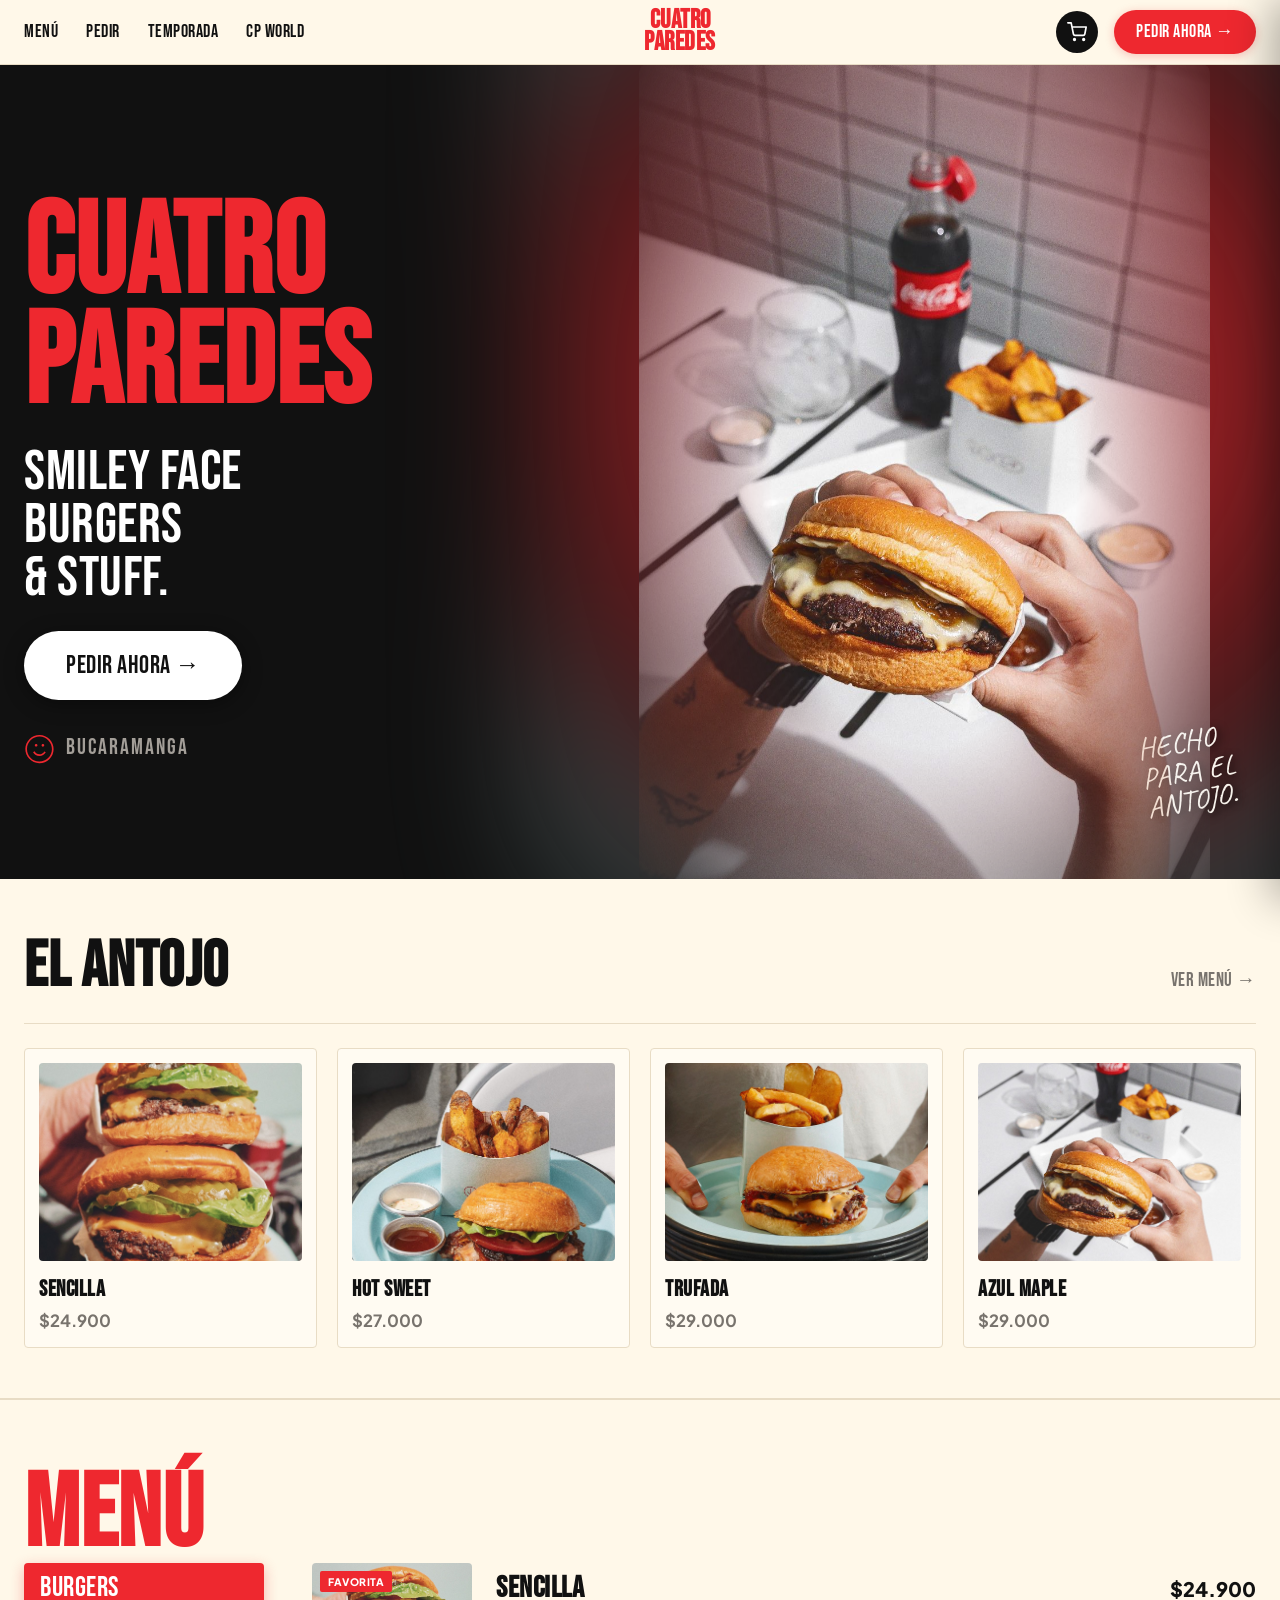
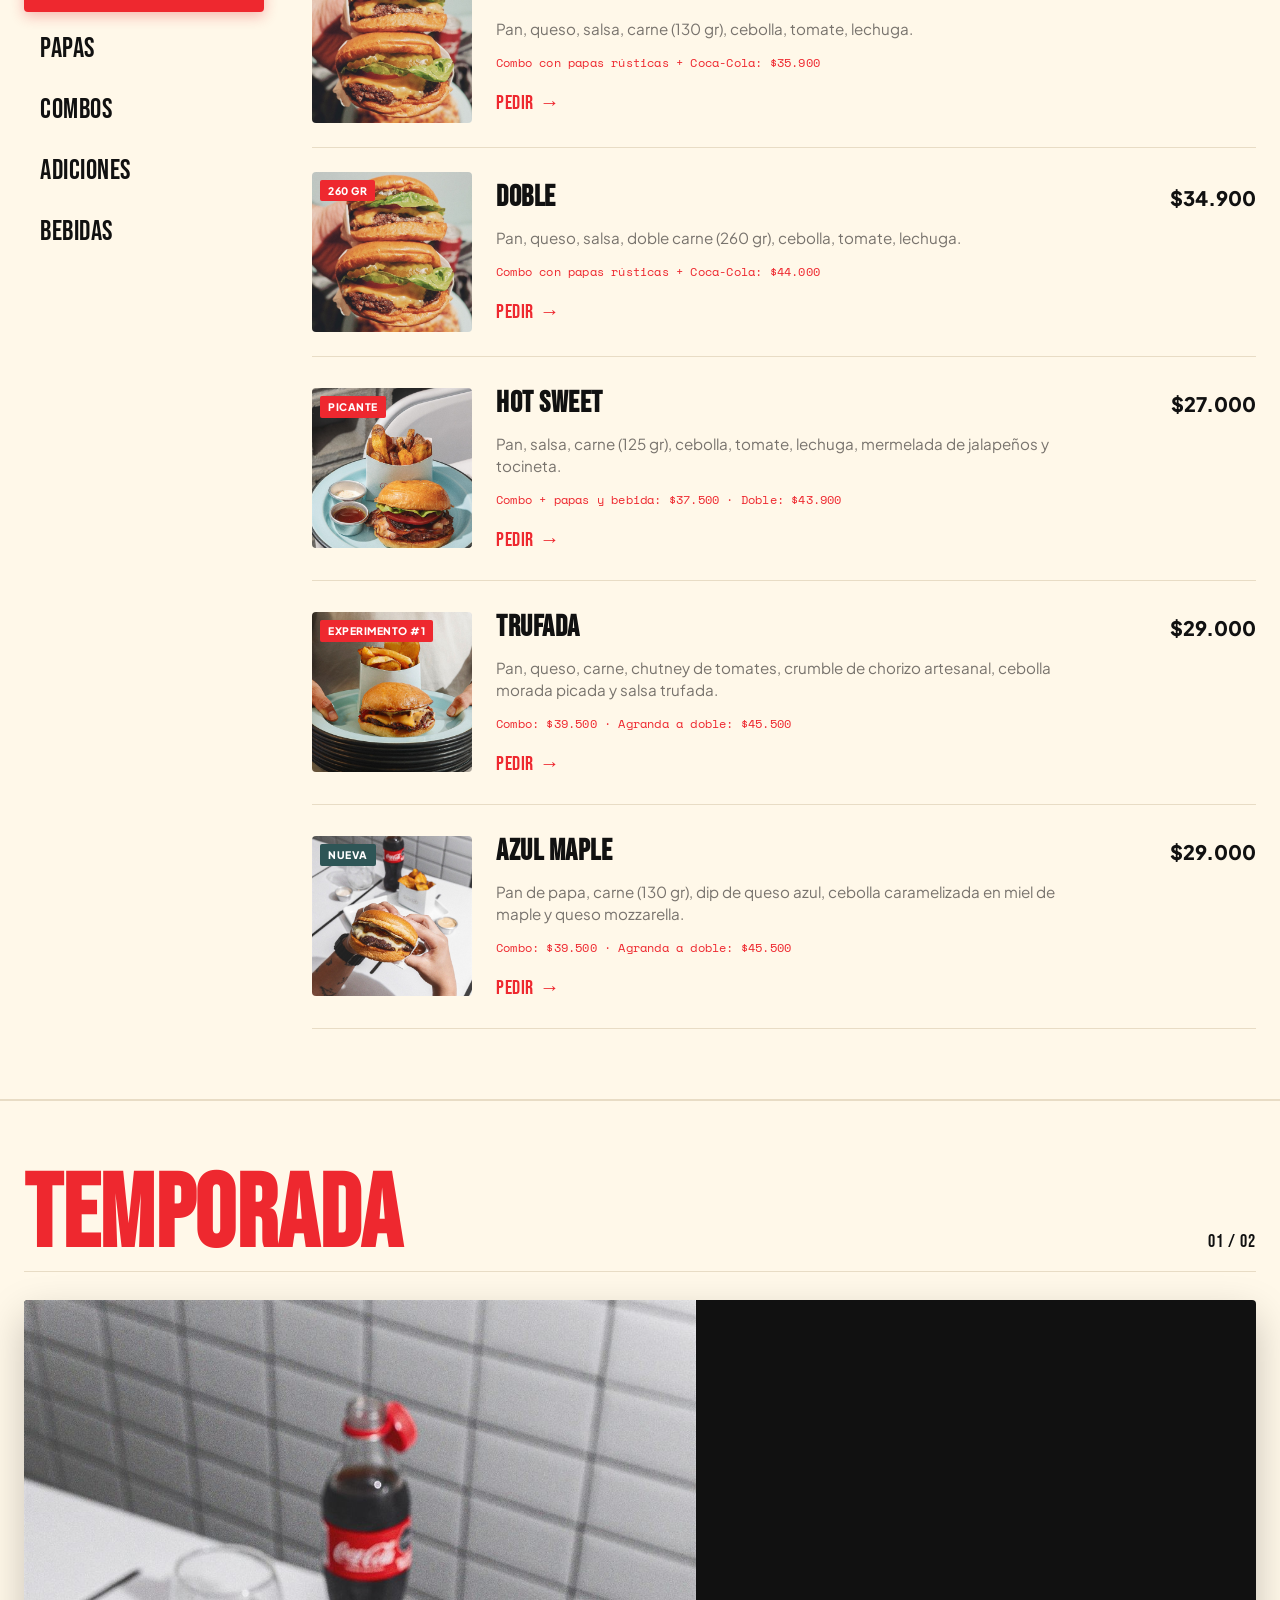
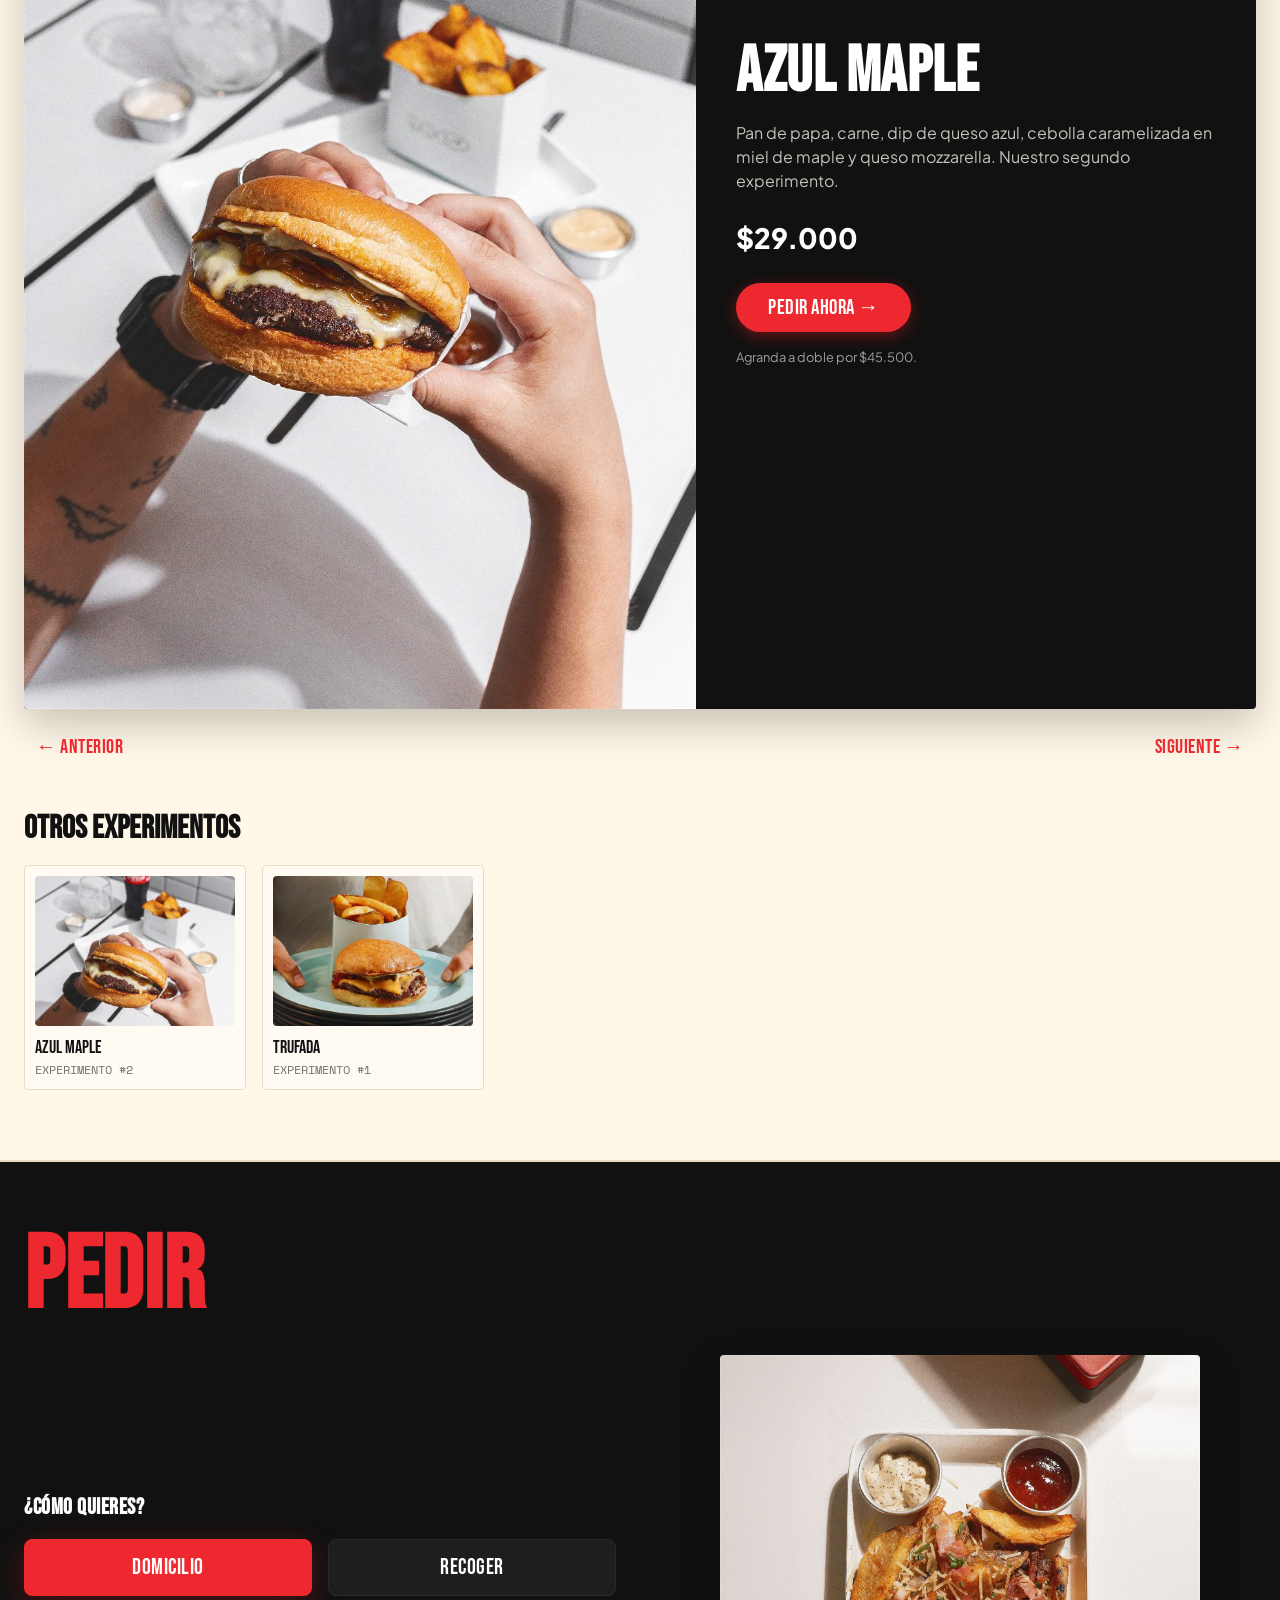
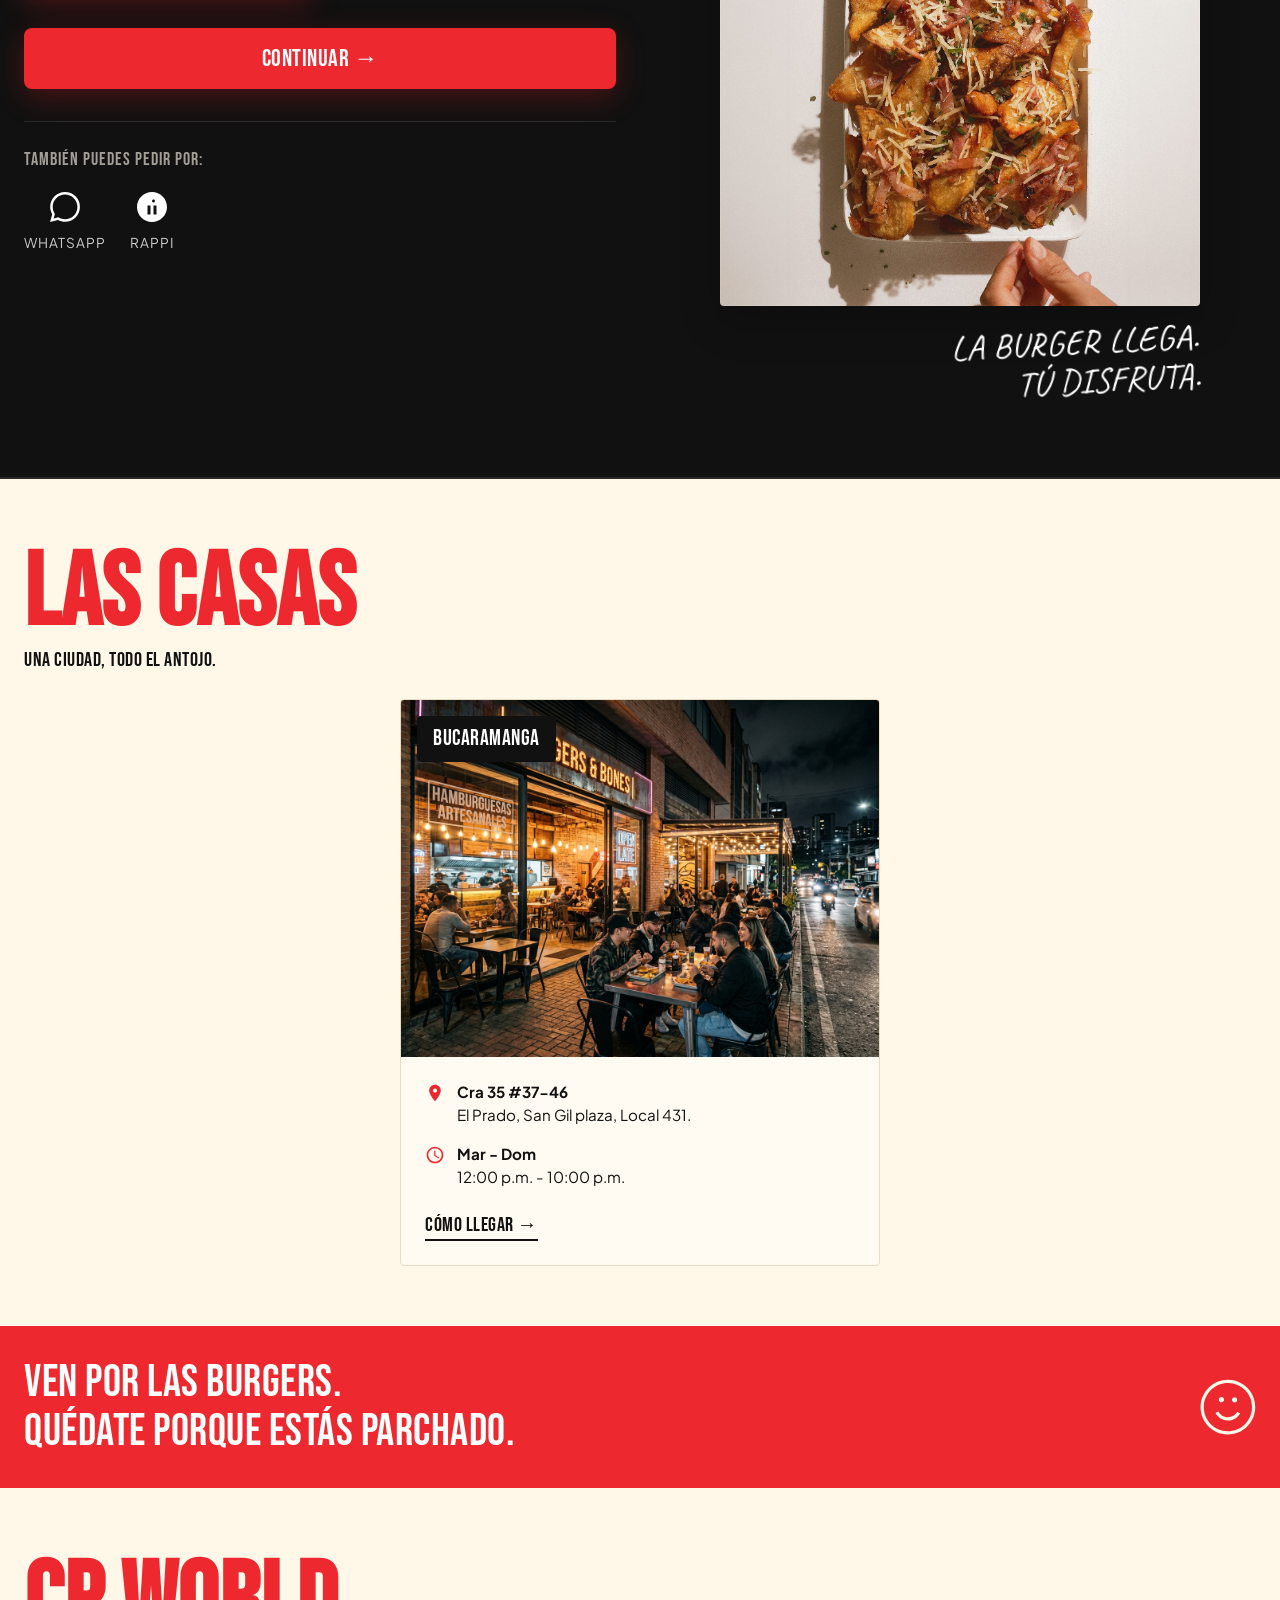
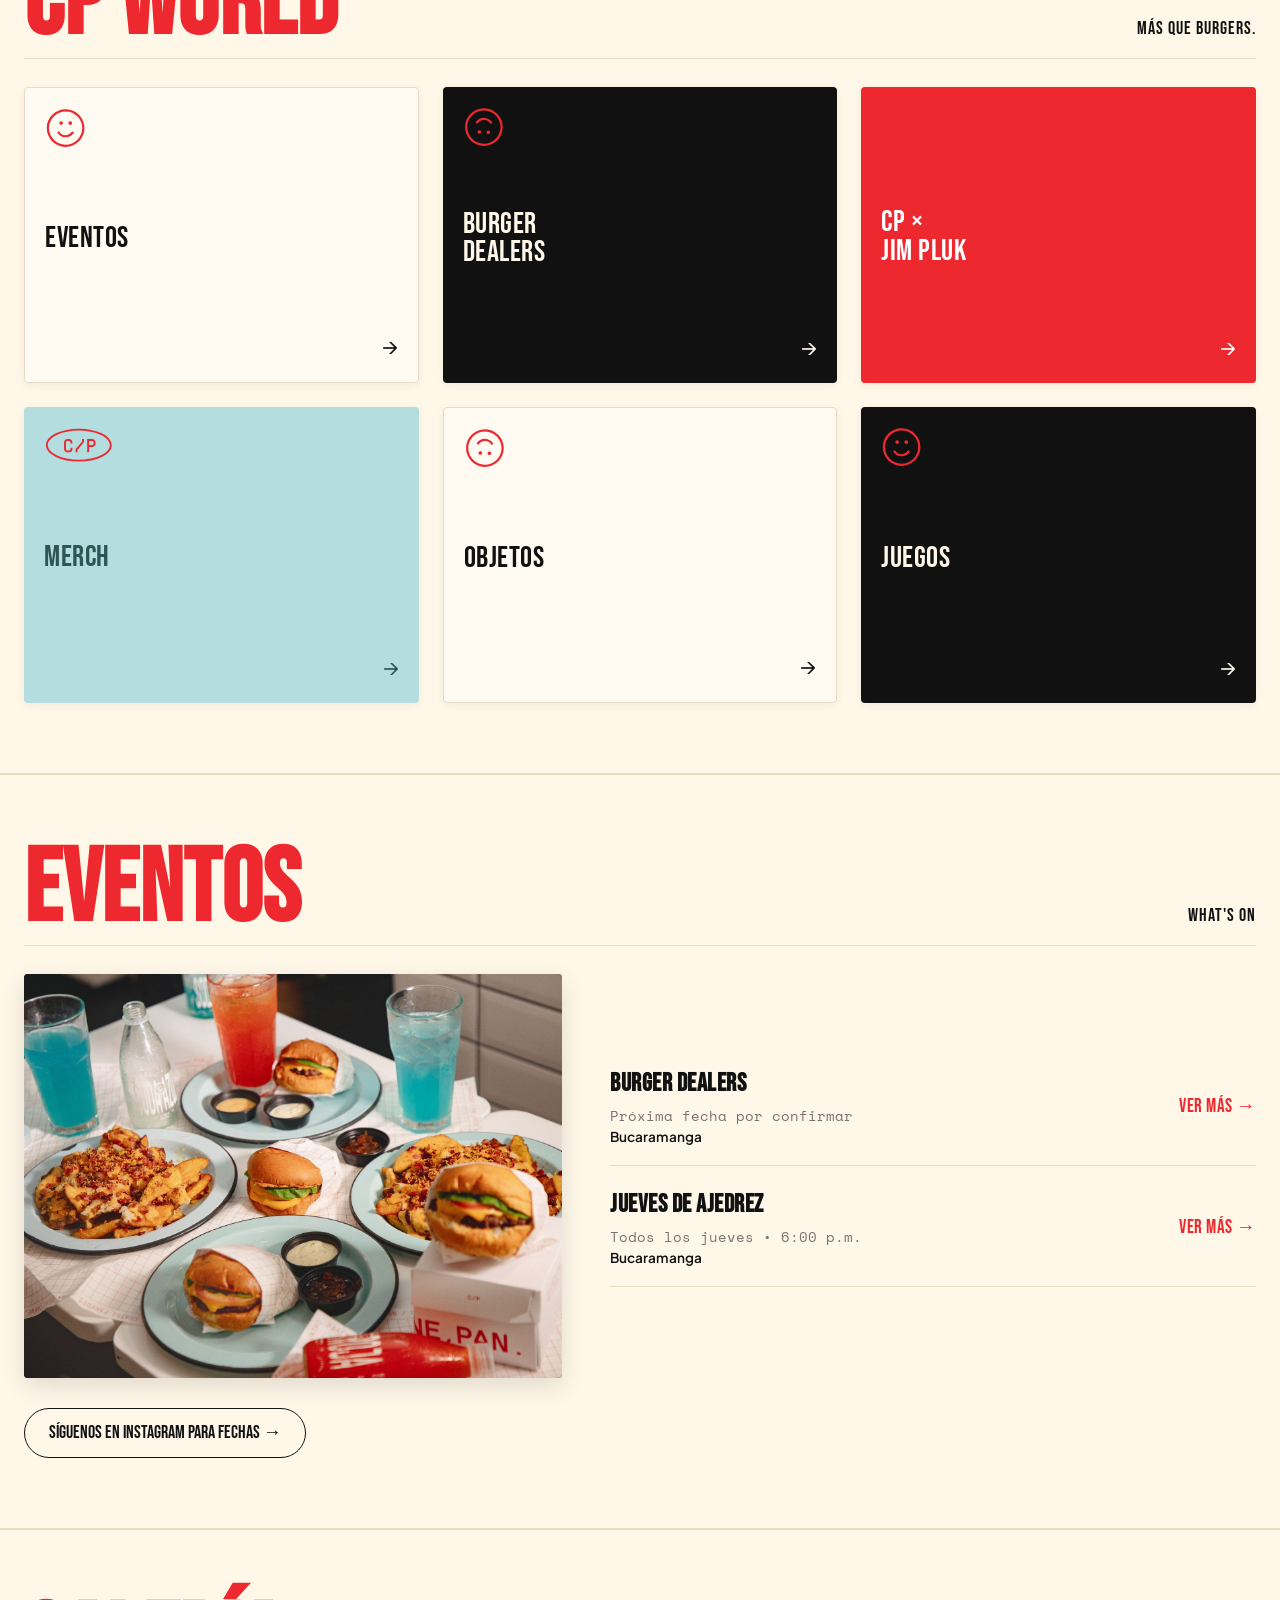
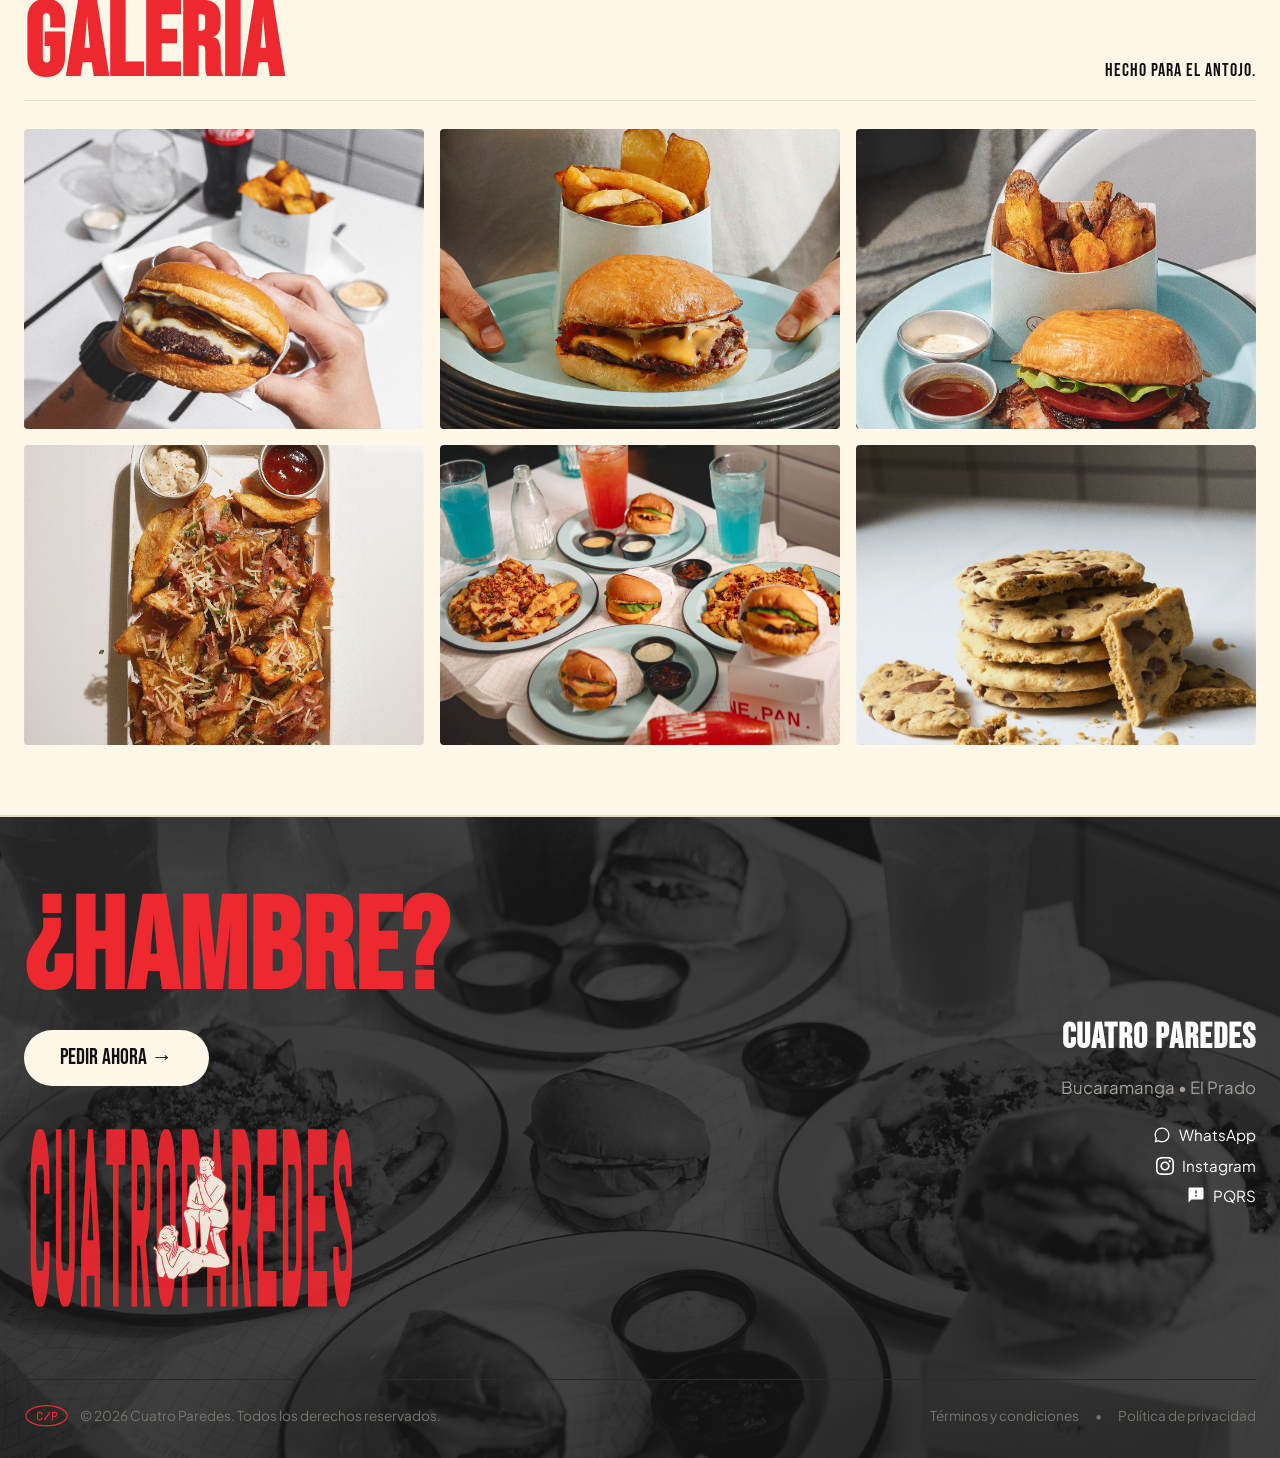
==== commit 4578ebca: "primera version de pararalex y fondo(Caracteristicas reales añadidas)" ====
--- a/index.html
+++ b/index.html
@@ -3,15 +3,15 @@
 <head>
   <meta charset="UTF-8">
   <meta name="viewport" content="width=device-width, initial-scale=1.0">
-  <title>CUATRO PAREDES | Burgers. Sodas. Antojos.</title>
-  <meta name="description" content="Cuatro Paredes - Smash burgers artesanales, sodas de la casa y antojados en Bucaramanga y San Gil. Hecho para el antojo.">
+  <title>CUATRO PAREDES | Smiley Face Burgers &amp; Stuff</title>
+  <meta name="description" content="Cuatro Paredes - Burgers, papas y sodas de la casa en Bucaramanga. Smiley face burgers & stuff.">
   
   <!-- Estilos CSS -->
   <link rel="stylesheet" href="css/main.css">
   <link rel="stylesheet" href="css/components.css">
   <link rel="stylesheet" href="css/responsive.css">
   
-  <link rel="icon" href="data:image/svg+xml,<svg xmlns='http://www.w3.org/2000/svg' viewBox='0 0 100 100'><rect width='100' height='100' rx='20' fill='%23E31B23'/><text x='50%' y='65%' font-size='50' font-family='sans-serif' font-weight='900' fill='white' text-anchor='middle'>CP</text></svg>">
+  <link rel="icon" href="data:image/svg+xml,<svg xmlns='http://www.w3.org/2000/svg' viewBox='0 0 100 100'><rect width='100' height='100' rx='20' fill='%23EE282F'/><text x='50%' y='65%' font-size='50' font-family='sans-serif' font-weight='900' fill='white' text-anchor='middle'>CP</text></svg>">
 </head>
 <body>
 
@@ -59,11 +59,8 @@
       <a href="#temporada" class="nav-link">TEMPORADA</a>
       <a href="#casas" class="nav-link">LAS CASAS</a>
       <a href="#cp-world" class="nav-link">CP WORLD</a>
-      <a href="#colaboraciones" class="nav-link">COLABORACIONES</a>
-      <a href="#club" class="nav-link">CP CLUB</a>
-      <a href="#regala" class="nav-link">REGALA UNA BURGER</a>
       <a href="#eventos" class="nav-link">EVENTOS</a>
-      <a href="#archivo" class="nav-link">ARCHIVO CP</a>
+      <a href="#galeria" class="nav-link">GALERÍA</a>
     </div>
   </header>
 
@@ -78,20 +75,24 @@
             CUATRO<br>PAREDES
           </h1>
           <div class="hero-subheadings">
-            BURGERS.<br>
-            SODAS.<br>
-            ANTOJOS.
+            SMILEY FACE<br>
+            BURGERS<br>
+            &amp; STUFF.
           </div>
           <a href="#pedir" class="hero-btn-pedir">
             PEDIR AHORA &rarr;
           </a>
           <div class="hero-location-tag">
-            BUCARAMANGA &bull; SAN GIL
+            <img src="assets/img/icon-smiley.svg" alt="" class="hero-smiley-icon" aria-hidden="true">
+            BUCARAMANGA
           </div>
         </div>
 
         <div class="hero-media">
-          <img src="assets/img/hero_burger.jpg" alt="Smash burger doble con queso fundido y tocineta" class="hero-burger-img">
+          <div class="hero-media-glow" aria-hidden="true"></div>
+          <div class="hero-media-frame">
+            <img src="assets/img/burger_azul_maple.jpg" alt="Burger Azul Maple de Cuatro Paredes" class="hero-burger-img" id="heroParallaxImg">
+          </div>
           <div class="hero-stamp-badge">
             HECHO<br>PARA EL<br>ANTOJO.
           </div>
@@ -108,40 +109,40 @@
         </div>
 
         <div class="el-antojo-grid">
-          <!-- Card Clásica -->
-          <div class="antojo-card" onclick="handleMenuOrder('burgers', 'clasica')">
+          <!-- Card Sencilla -->
+          <div class="antojo-card" onclick="handleMenuOrder('burgers', 'sencilla')">
             <div class="antojo-card-img-wrap">
-              <img src="assets/img/burger_clasica.jpg" alt="Hamburguesa Clásica" loading="lazy">
-            </div>
-            <h3 class="antojo-card-name">CLÁSICA</h3>
-            <span class="antojo-card-price">$22.000</span>
-          </div>
-
-          <!-- Card Cheese -->
-          <div class="antojo-card" onclick="handleMenuOrder('burgers', 'cheese')">
+              <img src="assets/img/burger_sencilla_combo.jpg" alt="Hamburguesa Sencilla" loading="lazy">
+            </div>
+            <h3 class="antojo-card-name">SENCILLA</h3>
+            <span class="antojo-card-price">$24.900</span>
+          </div>
+
+          <!-- Card Hot Sweet -->
+          <div class="antojo-card" onclick="handleMenuOrder('burgers', 'hot-sweet')">
             <div class="antojo-card-img-wrap">
-              <img src="assets/img/antojo_cheese.png" alt="Hamburguesa Cheese" loading="lazy">
-            </div>
-            <h3 class="antojo-card-name">CHEESE</h3>
-            <span class="antojo-card-price">$24.000</span>
-          </div>
-
-          <!-- Card Doble -->
-          <div class="antojo-card" onclick="handleMenuOrder('burgers', 'doble')">
+              <img src="assets/img/burger_hot_sweet.jpg" alt="Hot Sweet Burger" loading="lazy">
+            </div>
+            <h3 class="antojo-card-name">HOT SWEET</h3>
+            <span class="antojo-card-price">$27.000</span>
+          </div>
+
+          <!-- Card Trufada -->
+          <div class="antojo-card" onclick="handleMenuOrder('burgers', 'trufada')">
             <div class="antojo-card-img-wrap">
-              <img src="assets/img/hero_burger.jpg" alt="Hamburguesa Doble" loading="lazy">
-            </div>
-            <h3 class="antojo-card-name">DOBLE</h3>
-            <span class="antojo-card-price">$28.000</span>
-          </div>
-
-          <!-- Card Especial -->
-          <div class="antojo-card" onclick="handleMenuOrder('burgers', 'especial')">
+              <img src="assets/img/burger_trufada.jpg" alt="Burger Trufada" loading="lazy">
+            </div>
+            <h3 class="antojo-card-name">TRUFADA</h3>
+            <span class="antojo-card-price">$29.000</span>
+          </div>
+
+          <!-- Card Azul Maple -->
+          <div class="antojo-card" onclick="handleMenuOrder('burgers', 'azul-maple')">
             <div class="antojo-card-img-wrap">
-              <img src="assets/img/antojo_especial.png" alt="Hamburguesa Especial" loading="lazy">
-            </div>
-            <h3 class="antojo-card-name">ESPECIAL</h3>
-            <span class="antojo-card-price">$26.000</span>
+              <img src="assets/img/burger_azul_maple.jpg" alt="Burger Azul Maple" loading="lazy">
+            </div>
+            <h3 class="antojo-card-name">AZUL MAPLE</h3>
+            <span class="antojo-card-price">$29.000</span>
           </div>
         </div>
       </div>
@@ -159,9 +160,10 @@
           <aside class="menu-sidebar">
             <div class="menu-categories-list">
               <button class="menu-cat-btn active" data-cat="burgers">BURGERS</button>
-              <button class="menu-cat-btn" data-cat="sodas">SODAS</button>
-              <button class="menu-cat-btn" data-cat="cookies">COOKIES</button>
-              <button class="menu-cat-btn" data-cat="salsas">SALSAS</button>
+              <button class="menu-cat-btn" data-cat="papas">PAPAS</button>
+              <button class="menu-cat-btn" data-cat="combos">COMBOS</button>
+              <button class="menu-cat-btn" data-cat="adiciones">ADICIONES</button>
+              <button class="menu-cat-btn" data-cat="bebidas">BEBIDAS</button>
             </div>
           </aside>
 
@@ -180,22 +182,22 @@
       <div class="container">
         <div class="section-header-wrap">
           <h2 class="section-title-giant">TEMPORADA</h2>
-          <span class="section-subtitle-right" id="seasonCounter">01 / 04</span>
+          <span class="section-subtitle-right" id="seasonCounter">01 / 02</span>
         </div>
 
         <!-- Hero Box Dividido -->
         <div class="temporada-hero-box">
           <div class="temporada-media-wrap">
-            <img src="assets/img/meltdown_burger.jpg" alt="The Meltdown Seasonal Burger" id="seasonImage">
+            <img src="assets/img/burger_azul_maple.jpg" alt="Burger Azul Maple" id="seasonImage">
           </div>
           <div class="temporada-info-block">
-            <h3 class="temporada-burger-name" id="seasonTitle">THE MELTDOWN</h3>
+            <h3 class="temporada-burger-name" id="seasonTitle">AZUL MAPLE</h3>
             <p class="temporada-burger-desc" id="seasonDesc">
-              Carne Angus, queso cheddar, salsa de jalapeño, cebolla caramelizada, pan artesanal.
+              Pan de papa, carne, dip de queso azul, cebolla caramelizada en miel de maple y queso mozzarella. Nuestro segundo experimento.
             </p>
-            <div class="temporada-burger-price" id="seasonPrice">$27.000</div>
+            <div class="temporada-burger-price" id="seasonPrice">$29.000</div>
             <button class="btn-temporada-pedir" id="seasonOrderBtn">PEDIR AHORA &rarr;</button>
-            <span class="temporada-disclaimer" id="seasonNote">Disponible hasta agotar existencias.</span>
+            <span class="temporada-disclaimer" id="seasonNote">Agranda a doble por $45.500.</span>
           </div>
         </div>
 
@@ -205,36 +207,20 @@
           <button class="temporada-ctrl-btn" id="seasonNextBtn">SIGUIENTE &rarr;</button>
         </div>
 
-        <!-- Franja Archivo CP de Temporada -->
+        <!-- Otros experimentos de temporada -->
         <div class="season-archive-block">
-          <h3 class="season-archive-title">ARCHIVO CP</h3>
-          <div class="season-years-nav">
-            <span class="season-year-tab active">2026</span>
-            <span class="season-year-tab">2025</span>
-            <span class="season-year-tab">2024</span>
-            <span class="season-year-tab">2023</span>
-          </div>
+          <h3 class="season-archive-title">OTROS EXPERIMENTOS</h3>
 
           <div class="season-thumbs-grid">
             <div class="season-thumb-card">
-              <img src="assets/img/meltdown_burger.jpg" alt="The Meltdown" class="season-thumb-img">
-              <div class="season-thumb-name">THE MELTDOWN</div>
-              <div class="season-thumb-year">2026</div>
+              <img src="assets/img/burger_azul_maple.jpg" alt="Azul Maple" class="season-thumb-img">
+              <div class="season-thumb-name">AZUL MAPLE</div>
+              <div class="season-thumb-year">EXPERIMENTO #2</div>
             </div>
             <div class="season-thumb-card">
-              <img src="assets/img/hero_burger.jpg" alt="La Santa" class="season-thumb-img">
-              <div class="season-thumb-name">LA SANTA</div>
-              <div class="season-thumb-year">2025</div>
-            </div>
-            <div class="season-thumb-card">
-              <img src="assets/img/event_burger.jpg" alt="Tropical" class="season-thumb-img">
-              <div class="season-thumb-name">TROPICAL</div>
-              <div class="season-thumb-year">2024</div>
-            </div>
-            <div class="season-thumb-card">
-              <img src="assets/img/burger_clasica.jpg" alt="La Noche" class="season-thumb-img">
-              <div class="season-thumb-name">LA NOCHE</div>
-              <div class="season-thumb-year">2023</div>
+              <img src="assets/img/burger_trufada.jpg" alt="Burger Trufada" class="season-thumb-img">
+              <div class="season-thumb-name">TRUFADA</div>
+              <div class="season-thumb-year">EXPERIMENTO #1</div>
             </div>
           </div>
         </div>
@@ -252,15 +238,7 @@
           <!-- Columna Izquierda: Formulario de Selección -->
           <div class="pedir-form-col">
             <div class="pedir-step-block">
-              <h3>1. ¿DÓNDE QUIERES PEDIR?</h3>
-              <div class="pedir-btn-group">
-                <button class="pedir-toggle-btn active" data-order-city="BUCARAMANGA">BUCARAMANGA</button>
-                <button class="pedir-toggle-btn" data-order-city="SAN GIL">SAN GIL</button>
-              </div>
-            </div>
-
-            <div class="pedir-step-block">
-              <h3>2. ¿CÓMO QUIERES?</h3>
+              <h3>¿CÓMO QUIERES?</h3>
               <div class="pedir-btn-group">
                 <button class="pedir-toggle-btn active" data-order-mode="DOMICILIO">DOMICILIO</button>
                 <button class="pedir-toggle-btn" data-order-mode="RECOGER">RECOGER</button>
@@ -295,7 +273,7 @@
           <!-- Columna Derecha: Foto de Papas y Nota Caligráfica -->
           <div class="pedir-media-col">
             <div class="pedir-media-wrap">
-              <img src="assets/img/pedir_fries.jpg" alt="Papas fritas en caja Cuatro Paredes con Coca-Cola fría" loading="lazy">
+              <img src="assets/img/papas_trufadas.jpg" alt="Papas trufadas de Cuatro Paredes" loading="lazy">
             </div>
             <div class="pedir-handwritten-note">
               LA BURGER LLEGA.<br>TÚ DISFRUTA.
@@ -311,9 +289,9 @@
     <section class="las-casas-section" id="casas">
       <div class="container">
         <h2 class="section-title-giant">LAS CASAS</h2>
-        <div class="section-subtitle-sub">DOS CIUDADES, MISMO ANTOJO.</div>
-
-        <div class="casas-grid">
+        <div class="section-subtitle-sub">UNA CIUDAD, TODO EL ANTOJO.</div>
+
+        <div class="casas-grid casas-grid-single">
           <!-- Sede Bucaramanga -->
           <div class="casa-card">
             <div class="casa-card-img-wrap">
@@ -344,37 +322,6 @@
               </button>
             </div>
           </div>
-
-          <!-- Sede San Gil -->
-          <div class="casa-card">
-            <div class="casa-card-img-wrap">
-              <img src="assets/img/store_sangil.jpg" alt="Sede San Gil Centro" loading="lazy">
-              <span class="casa-city-tag">SAN GIL</span>
-            </div>
-            <div class="casa-card-body">
-              <div class="casa-detail-row">
-                <svg viewBox="0 0 24 24" fill="currentColor">
-                  <path d="M12 2C8.13 2 5 5.13 5 9c0 5.25 7 13 7 13s7-7.75 7-13c0-3.87-3.13-7-7-7zm0 9.5c-1.38 0-2.5-1.12-2.5-2.5s1.12-2.5 2.5-2.5 2.5 1.12 2.5 2.5-1.12 2.5-2.5 2.5z"/>
-                </svg>
-                <div>
-                  <strong>Cra 10 #10-62</strong><br>
-                  Centro Histórico, San Gil.
-                </div>
-              </div>
-              <div class="casa-detail-row">
-                <svg viewBox="0 0 24 24" fill="currentColor">
-                  <path d="M11.99 2C6.47 2 2 6.48 2 12s4.47 10 9.99 10C17.52 22 22 17.52 22 12S17.52 2 11.99 2zM12 20c-4.42 0-8-3.58-8-8s3.58-8 8-8 8 3.58 8 8-3.58 8-8 8zm.5-13H11v6l5.25 3.15.75-1.23-4.5-2.67z"/>
-                </svg>
-                <div>
-                  <strong>Mar - Dom</strong><br>
-                  12:00 p.m. - 10:00 p.m.
-                </div>
-              </div>
-              <button class="casa-btn-llegar" data-store-map="sangil">
-                CÓMO LLEGAR &rarr;
-              </button>
-            </div>
-          </div>
         </div>
       </div>
 
@@ -385,8 +332,8 @@
             VEN POR LAS BURGERS.<br>
             QUÉDATE PORQUE ESTÁS PARCHADO.
           </div>
-          <div class="banner-smiley-icon" title="Parchado :)">
-            :)
+          <div class="banner-smiley-icon" title="Parchado">
+            <img src="assets/img/icon-smiley-cream.svg" alt=":)" width="40" height="40">
           </div>
         </div>
       </div>
@@ -404,211 +351,52 @@
 
         <div class="cp-world-grid">
           <!-- 1. Eventos -->
-          <div class="cp-world-card" data-world-action="eventos">
-            <img src="assets/img/world_eventos.png" alt="Eventos Cuatro Paredes" loading="lazy">
-            <div class="cp-world-card-overlay">
-              <span class="cp-world-card-title">EVENTOS</span>
-              <span class="cp-world-card-arrow">&rarr;</span>
-            </div>
+          <div class="cp-world-card tile-cream" data-world-action="eventos">
+            <img src="assets/img/icon-smiley.svg" alt="" class="cp-world-card-icon">
+            <span class="cp-world-card-title">EVENTOS</span>
+            <span class="cp-world-card-arrow">&rarr;</span>
           </div>
 
           <!-- 2. Burger Dealers -->
-          <div class="cp-world-card" data-world-action="burger-dealers">
-            <img src="assets/img/world_dealers.png" alt="Burger Dealers" loading="lazy">
-            <div class="cp-world-card-overlay">
-              <span class="cp-world-card-title">BURGER DEALERS</span>
-              <span class="cp-world-card-arrow">&rarr;</span>
-            </div>
-          </div>
-
-          <!-- 3. Colabs -->
-          <div class="cp-world-card" data-world-action="colabs">
-            <img src="assets/img/world_colabs.png" alt="Colaboraciones CP" loading="lazy">
-            <div class="cp-world-card-overlay">
-              <span class="cp-world-card-title">COLABS</span>
-              <span class="cp-world-card-arrow">&rarr;</span>
-            </div>
+          <div class="cp-world-card tile-black" data-world-action="burger-dealers">
+            <img src="assets/img/icon-smiley-wink.svg" alt="" class="cp-world-card-icon">
+            <span class="cp-world-card-title">BURGER<br>DEALERS</span>
+            <span class="cp-world-card-arrow">&rarr;</span>
+          </div>
+
+          <!-- 3. Colab Jim Pluk -->
+          <div class="cp-world-card tile-red" data-world-action="jim-pluk">
+            <img src="assets/img/icon-cp-stamp.svg" alt="" class="cp-world-card-icon cp-world-card-icon-wide">
+            <span class="cp-world-card-title">CP &times;<br>JIM PLUK</span>
+            <span class="cp-world-card-arrow">&rarr;</span>
           </div>
 
           <!-- 4. Merch -->
-          <div class="cp-world-card" data-world-action="merch">
-            <img src="assets/img/world_merch.png" alt="Merch Oficial Cuatro Paredes" loading="lazy">
-            <div class="cp-world-card-overlay">
-              <span class="cp-world-card-title">MERCH</span>
-              <span class="cp-world-card-arrow">&rarr;</span>
-            </div>
+          <div class="cp-world-card tile-teal" data-world-action="merch">
+            <img src="assets/img/icon-cp-stamp.svg" alt="" class="cp-world-card-icon cp-world-card-icon-wide">
+            <span class="cp-world-card-title">MERCH</span>
+            <span class="cp-world-card-arrow">&rarr;</span>
           </div>
 
           <!-- 5. Objetos -->
-          <div class="cp-world-card" data-world-action="objetos">
-            <img src="assets/img/world_objetos.png" alt="Stickers y Objetos de Colección" loading="lazy">
-            <div class="cp-world-card-overlay">
-              <span class="cp-world-card-title">OBJETOS</span>
-              <span class="cp-world-card-arrow">&rarr;</span>
-            </div>
+          <div class="cp-world-card tile-cream" data-world-action="objetos">
+            <img src="assets/img/icon-smiley-wink.svg" alt="" class="cp-world-card-icon">
+            <span class="cp-world-card-title">OBJETOS</span>
+            <span class="cp-world-card-arrow">&rarr;</span>
           </div>
 
           <!-- 6. Juegos (Arcade Retro) -->
-          <div class="cp-world-card" data-world-action="juegos">
-            <img src="assets/img/world_juegos.png" alt="Juegos Arcade CP" loading="lazy">
-            <div class="cp-world-card-overlay">
-              <span class="cp-world-card-title">JUEGOS</span>
-              <span class="cp-world-card-arrow">&rarr;</span>
-            </div>
+          <div class="cp-world-card tile-black" data-world-action="juegos">
+            <img src="assets/img/icon-smiley.svg" alt="" class="cp-world-card-icon">
+            <span class="cp-world-card-title">JUEGOS</span>
+            <span class="cp-world-card-arrow">&rarr;</span>
           </div>
         </div>
       </div>
     </section>
 
     <!-- ========================================================================
-         PANEL 7: COLABORACIONES
-         ======================================================================== -->
-    <section class="colabs-section" id="colaboraciones">
-      <div class="container">
-        <div class="section-header-wrap">
-          <h2 class="section-title-giant">COLABORACIONES</h2>
-          <span class="section-subtitle-right">MARCAS, IDEAS, BURGERS.</span>
-        </div>
-
-        <!-- Featured Drop: CP x CARHARTT -->
-        <div class="colab-featured-card">
-          <div class="colab-featured-img-wrap">
-            <img src="assets/img/colab_carhartt.jpg" alt="CP × Carhartt Streetwear T-shirt" loading="lazy">
-          </div>
-          <div class="colab-featured-info">
-            <h3 class="colab-title">CP &times; CARHARTT</h3>
-            <p class="colab-desc">Burgers, ropa y una misma visión.</p>
-            <div class="colab-year">2026</div>
-            <button class="colab-link-ver-mas" onclick="openModal('carharttModal')">
-              VER MÁS &rarr;
-            </button>
-          </div>
-        </div>
-
-        <!-- Colaboraciones Pasadas -->
-        <div class="colabs-past-grid">
-          <div class="colab-past-card" onclick="openModal('colabPlukModal')">
-            <img src="assets/img/colab_pluk.png" alt="CP × Jim Pluk" class="colab-past-img" loading="lazy">
-            <h4 class="colab-past-name">CP &times; JIM PLUK</h4>
-            <span class="colab-past-year">2025</span>
-          </div>
-
-          <div class="colab-past-card" onclick="openModal('colabNorteModal')">
-            <img src="assets/img/colab_norte.png" alt="CP × Cerveza Norte" class="colab-past-img" loading="lazy">
-            <h4 class="colab-past-name">CP &times; CERVEZA NORTE</h4>
-            <span class="colab-past-year">2025</span>
-          </div>
-
-          <div class="colab-past-card" onclick="openModal('colabTostaoModal')">
-            <img src="assets/img/colab_tostao.png" alt="CP × Tostao" class="colab-past-img" loading="lazy">
-            <h4 class="colab-past-name">CP &times; TOSTAO</h4>
-            <span class="colab-past-year">2024</span>
-          </div>
-        </div>
-      </div>
-    </section>
-
-    <!-- ========================================================================
-         PANEL 8: CP CLUB (FIDELIZACIÓN)
-         ======================================================================== -->
-    <section class="cp-club-section" id="club">
-      <div class="container">
-        <div class="section-header-wrap">
-          <h2 class="section-title-giant">CP CLUB</h2>
-          <span class="section-subtitle-right">PUNTOS. BENEFICIOS. SORPRESAS.</span>
-        </div>
-
-        <div class="cp-club-grid">
-          <!-- Columna Izquierda: Tarjeta Roja 3D Tilt -->
-          <div class="cp-club-card-preview">
-            <div class="club-card-3d-wrap tilt-card" id="clubCardTilt">
-              <img src="assets/img/club_card_hand.jpg" alt="Tarjeta de membresía CP Club" loading="lazy">
-            </div>
-          </div>
-
-          <!-- Columna Derecha: Beneficios en Lista -->
-          <div class="cp-club-perks-col">
-            <div class="cp-club-perk-row">
-              <div class="cp-club-perk-icon">
-                <svg viewBox="0 0 24 24"><path d="M12 2l3.09 6.26L22 9.27l-5 4.87 1.18 6.88L12 17.77l-6.18 3.25L7 14.14 2 9.27l6.91-1.01L12 2z"/></svg>
-              </div>
-              <div>
-                <h4 class="cp-club-perk-title">PUNTOS</h4>
-                <p class="cp-club-perk-desc">Acumula en cada compra.</p>
-              </div>
-            </div>
-
-            <div class="cp-club-perk-row">
-              <div class="cp-club-perk-icon">
-                <svg viewBox="0 0 24 24"><path d="M21.41 11.58l-9-9C12.05 2.22 11.55 2 11 2H4c-1.1 0-2 .9-2 2v7c0 .55.22 1.05.59 1.42l9 9c.36.36.86.58 1.41.58s1.05-.22 1.41-.59l7-7c.37-.36.59-.86.59-1.41s-.23-1.06-.59-1.42zM5.5 7C4.67 7 4 6.33 4 5.5S4.67 4 5.5 4 7 4.67 7 5.5 6.33 7 5.5 7z"/></svg>
-              </div>
-              <div>
-                <h4 class="cp-club-perk-title">BENEFICIOS</h4>
-                <p class="cp-club-perk-desc">Descuentos y acceso exclusivo.</p>
-              </div>
-            </div>
-
-            <div class="cp-club-perk-row">
-              <div class="cp-club-perk-icon">
-                <svg viewBox="0 0 24 24"><path d="M12 6a2 2 0 0 0 2-2c0-.38-.11-.73-.29-1.03L12 0l-1.71 2.97c-.18.3-.29.65-.29 1.03a2 2 0 0 0 2 2zm6 3h-1V8c0-.55-.45-1-1-1h-1c-.55 0-1 .45-1 1v1H9V8c0-.55-.45-1-1-1H7c-.55 0-1 .45-1 1v1H5c-1.1 0-2 .9-2 2v10c0 1.1.9 2 2 2h14c1.1 0 2-.9 2-2V11c0-1.1-.9-2-2-2z"/></svg>
-              </div>
-              <div>
-                <h4 class="cp-club-perk-title">CUMPLEAÑOS</h4>
-                <p class="cp-club-perk-desc">Una burger de regalo en tu mes.</p>
-              </div>
-            </div>
-
-            <div class="cp-club-perk-row">
-              <div class="cp-club-perk-icon">
-                <svg viewBox="0 0 24 24"><path d="M18 8h-1V6c0-2.76-2.24-5-5-5S7 3.24 7 6v2H6c-1.1 0-2 .9-2 2v10c0 1.1.9 2 2 2h12c1.1 0 2-.9 2-2V10c0-1.1-.9-2-2-2zm-6 9c-1.1 0-2-.9-2-2s.9-2 2-2 2 .9 2 2-.9 2-2 2zm3.1-9H8.9V6c0-1.71 1.39-3.1 3.1-3.1 1.71 0 3.1 1.39 3.1 3.1v2z"/></svg>
-              </div>
-              <div>
-                <h4 class="cp-club-perk-title">ACCESO ANTICIPADO</h4>
-                <p class="cp-club-perk-desc">A temporadas y eventos secretos.</p>
-              </div>
-            </div>
-
-            <button class="btn-unete-club" onclick="openModal('clubRegisterModal')">
-              ÚNETE AL CLUB &rarr;
-            </button>
-          </div>
-        </div>
-      </div>
-    </section>
-
-    <!-- ========================================================================
-         PANEL 9: REGALA UNA BURGER
-         ======================================================================== -->
-    <section class="regala-section" id="regala">
-      <div class="container">
-        <h2 class="section-title-giant">REGALA UNA BURGER</h2>
-        <div class="section-subtitle-sub">LA MEJOR FORMA DE DECIR TE QUIERO, ES CON CP.</div>
-
-        <div class="regala-grid">
-          <!-- Columna Izquierda: Tarjeta 3D -->
-          <div class="regala-card-media">
-            <div class="gift-card-img-wrap tilt-card">
-              <img src="assets/img/gift_card.jpg" alt="Tarjeta de Regalo Cuatro Paredes" loading="lazy">
-            </div>
-          </div>
-
-          <!-- Columna Derecha: Selector de Monto -->
-          <div class="regala-form-col">
-            <h3>ELIGE TU TARJETA</h3>
-            <button class="gift-amount-option" data-amount="30000">$30.000</button>
-            <button class="gift-amount-option active" data-amount="50000">$50.000</button>
-            <button class="gift-amount-option" data-amount="100000">$100.000</button>
-
-            <button class="btn-regalar-submit" id="regalarBurgerBtn">
-              REGALAR &rarr;
-            </button>
-          </div>
-        </div>
-      </div>
-    </section>
-
-    <!-- ========================================================================
-         PANEL 10: EVENTOS
+         PANEL 7: EVENTOS
          ======================================================================== -->
     <section class="eventos-section" id="eventos">
       <div class="container">
@@ -618,9 +406,9 @@
         </div>
 
         <div class="eventos-grid">
-          <!-- Foto Izquierda: Burger & Soda en papel a cuadros -->
+          <!-- Foto Izquierda -->
           <div class="eventos-media-wrap">
-            <img src="assets/img/event_burger.jpg" alt="Cuatro Paredes Burger y Soda helada" loading="lazy">
+            <img src="assets/img/mesa_combo_varios.jpg" alt="Mesa con burgers y sodas Cuatro Paredes" loading="lazy">
           </div>
 
           <!-- Lista de Eventos Derecha -->
@@ -628,7 +416,7 @@
             <div class="evento-item-row">
               <div>
                 <h3 class="evento-title">BURGER DEALERS</h3>
-                <div class="evento-datetime">Sáb, 14 Jun 2026 &bull; 7:00 p.m.</div>
+                <div class="evento-datetime">Próxima fecha por confirmar</div>
                 <div class="evento-location">Bucaramanga</div>
               </div>
               <button class="evento-link-ver-mas" data-event-rsvp="event-1">
@@ -639,56 +427,35 @@
             <div class="evento-item-row">
               <div>
                 <h3 class="evento-title">JUEVES DE AJEDREZ</h3>
-                <div class="evento-datetime">Jue, 19 Jun 2026 &bull; 6:00 p.m.</div>
+                <div class="evento-datetime">Todos los jueves &bull; 6:00 p.m.</div>
                 <div class="evento-location">Bucaramanga</div>
               </div>
               <button class="evento-link-ver-mas" data-event-rsvp="event-2">
                 VER MÁS &rarr;
               </button>
             </div>
-
-            <div class="evento-item-row">
-              <div>
-                <h3 class="evento-title">LANZAMIENTO TEMPORADA</h3>
-                <div class="evento-datetime">Vie, 27 Jun 2026 &bull; 7:00 p.m.</div>
-                <div class="evento-location">San Gil</div>
-              </div>
-              <button class="evento-link-ver-mas" data-event-rsvp="event-3">
-                VER MÁS &rarr;
-              </button>
-            </div>
-          </div>
-        </div>
-
-        <button class="btn-ver-todos-eventos" onclick="openModal('allEventsModal')">
-          VER TODOS LOS EVENTOS &rarr;
-        </button>
+          </div>
+        </div>
+
+        <a href="https://instagram.com" target="_blank" rel="noopener" class="btn-ver-todos-eventos">
+          SÍGUENOS EN INSTAGRAM PARA FECHAS &rarr;
+        </a>
       </div>
     </section>
 
     <!-- ========================================================================
-         PANEL 11: ARCHIVO CP
+         PANEL 8: GALERÍA
          ======================================================================== -->
-    <section class="archivo-section" id="archivo">
+    <section class="archivo-section" id="galeria">
       <div class="container">
         <div class="section-header-wrap">
-          <h2 class="section-title-giant">ARCHIVO CP</h2>
-          <span class="section-subtitle-right">TODO LO QUE NOS HA PASADO.</span>
-        </div>
-
-        <div class="archivo-layout">
-          <!-- Columna Lateral de Años -->
-          <div class="archivo-years-col">
-            <button class="archive-year-btn active" data-year="2026">2026</button>
-            <button class="archive-year-btn" data-year="2025">2025</button>
-            <button class="archive-year-btn" data-year="2024">2024</button>
-            <button class="archive-year-btn" data-year="2023">2023</button>
-          </div>
-
-          <!-- Cuadrícula 2x3 de Fotos con Lightbox -->
-          <div class="archive-gallery-grid" id="archiveGalleryGrid">
-            <!-- Renderizado dinámico desde season-archive.js -->
-          </div>
+          <h2 class="section-title-giant">GALERÍA</h2>
+          <span class="section-subtitle-right">HECHO PARA EL ANTOJO.</span>
+        </div>
+
+        <!-- Cuadrícula de Fotos con Lightbox (renderizado desde season-archive.js) -->
+        <div class="archive-gallery-grid" id="archiveGalleryGrid">
+          <!-- Renderizado dinámico desde season-archive.js -->
         </div>
       </div>
     </section>
@@ -699,7 +466,7 @@
        ======================================================================== -->
   <footer class="site-footer" id="contacto">
     <div class="footer-bg-wrap">
-      <img src="assets/img/footer_bg.jpg" alt="Cuatro Paredes Tienda Exterior" loading="lazy">
+      <img src="assets/img/mesa_combo_varios.jpg" alt="Mesa Cuatro Paredes" loading="lazy">
     </div>
 
     <div class="container footer-content">
@@ -708,14 +475,14 @@
         <div class="footer-hambre-block">
           <h2>&iquest;HAMBRE?</h2>
           <a href="#pedir" class="btn-footer-pedir">PEDIR AHORA &rarr;</a>
+          <img src="assets/img/cuatroparedes_illustration.svg" alt="Cuatro Paredes" class="footer-illustration">
         </div>
 
         <!-- Bloque Derecho: Información y Redes -->
         <div class="footer-links-block">
           <h3 class="footer-brand-title">CUATRO PAREDES</h3>
           <div class="footer-cities">
-            Bucaramanga &bull; El Prado<br>
-            San Gil &bull; Centro Histórico
+            Bucaramanga &bull; El Prado
           </div>
 
           <div class="footer-social-links">
@@ -739,7 +506,10 @@
 
       <!-- Barra Inferior Legal -->
       <div class="footer-bottom-bar">
-        <span>&copy; 2026 Cuatro Paredes. Todos los derechos reservados.</span>
+        <div class="footer-copyright-row">
+          <img src="assets/img/icon-cp-stamp.svg" alt="C/P" class="footer-cp-stamp">
+          <span>&copy; 2026 Cuatro Paredes. Todos los derechos reservados.</span>
+        </div>
         <div class="footer-legal-links">
           <a href="#" onclick="openModal('terminosModal'); return false;">Términos y condiciones</a>
           <span>&bull;</span>
@@ -784,7 +554,7 @@
       <div class="cart-checkout-inputs">
         <input type="text" id="checkoutCustomerName" class="cart-input" placeholder="Tu Nombre completo" required>
         <input type="tel" id="checkoutCustomerPhone" class="cart-input" placeholder="Teléfono de contacto" required>
-        <input type="text" id="checkoutCustomerAddress" class="cart-input" placeholder="Dirección exacta de entrega (Bucaramanga / San Gil)">
+        <input type="text" id="checkoutCustomerAddress" class="cart-input" placeholder="Dirección exacta de entrega en Bucaramanga">
         <input type="text" id="checkoutCustomerNotes" class="cart-input" placeholder="¿Algún cambio? (ej. Sin cebolla, extra salsa...)">
       </div>
 
@@ -805,54 +575,23 @@
       <h3 class="font-display" id="mapModalTitle" style="font-size: 2rem; color: var(--cp-red); margin-bottom: 12px;">SEDE</h3>
       <p id="mapModalAddress" style="margin-bottom: 8px; font-weight: 600;"></p>
       <p id="mapModalHours" style="margin-bottom: 20px; color: var(--cp-muted);"></p>
-      <div style="background-color: #EEE; border-radius: 8px; height: 200px; display:flex; align-items:center; justify-content:center; margin-bottom: 20px;">
-        <span style="font-weight:700; color:#555;">📍 VISTA DE MAPA INTERACTIVO</span>
+      <div class="store-map-wrap">
+        <div id="storeMap"></div>
+        <div id="storeMapFallback" class="store-map-fallback">
+          <span>📍 CARGANDO MAPA&hellip;</span>
+        </div>
       </div>
       <a href="#" id="mapModalExternalLink" target="_blank" class="btn-pedir-header" style="display:inline-block;">ABRIR EN GOOGLE MAPS &rarr;</a>
     </div>
   </div>
 
-  <!-- Modal Lookbook CP x Carhartt -->
-  <div class="cp-modal" id="carharttModal">
-    <div class="cp-modal-content">
-      <button class="modal-close-trigger">&times;</button>
-      <h3 class="font-display" style="font-size: 2.2rem; color: var(--cp-red); margin-bottom: 12px;">CP &times; CARHARTT 2026</h3>
-      <img src="assets/img/colab_carhartt.jpg" alt="Colab Streetwear" style="border-radius: 6px; margin-bottom: 16px;">
-      <p style="font-size: 0.95rem; color: var(--cp-text); line-height: 1.5; margin-bottom: 16px;">
-        Cápsula streetwear de edición limitada inspirada en el trabajo duro en la cocina y la cultura de la calle. Confeccionada en algodón pesado boxy fit de 280g con serigrafía táctil al agua.
-      </p>
-      <div style="display:flex; justify-content:space-between; align-items:center;">
-        <span style="font-family: var(--font-display); font-size: 1.6rem;">$120.000 COP</span>
-        <button class="btn-pedir-header" onclick="cpCart.addItem({id:'merch-tee', name:'T-SHIRT CP x CARHARTT 2026', price:120000, image:'assets/img/colab_carhartt.jpg'}); closeModal('carharttModal'); cpCart.openCart();">COMPRAR AHORA &rarr;</button>
-      </div>
-    </div>
-  </div>
-
-  <!-- Modales de Colaboraciones Pasadas -->
+  <!-- Modal Colab CP x Jim Pluk -->
   <div class="cp-modal" id="colabPlukModal">
     <div class="cp-modal-content">
       <button class="modal-close-trigger">&times;</button>
-      <h3 class="font-display" style="font-size: 2rem; color: var(--cp-red);">CP &times; JIM PLUK (2025)</h3>
-      <img src="assets/img/colab_pluk.png" alt="Jim Pluk Colab" style="margin: 16px 0; border-radius: 6px;">
+      <h3 class="font-display" style="font-size: 2rem; color: var(--cp-red);">CP &times; JIM PLUK</h3>
+      <img src="assets/img/icon-cp-stamp.svg" alt="" style="width: 90px; margin: 16px 0;">
       <p style="color:var(--cp-muted);">Gorras trucker bordadas y empaques intervenidos con las icónicas criaturas ilustradas por el artista santandereano Jim Pluk.</p>
-    </div>
-  </div>
-
-  <div class="cp-modal" id="colabNorteModal">
-    <div class="cp-modal-content">
-      <button class="modal-close-trigger">&times;</button>
-      <h3 class="font-display" style="font-size: 2rem; color: var(--cp-red);">CP &times; CERVEZA NORTE (2025)</h3>
-      <img src="assets/img/colab_norte.png" alt="Cerveza Norte" style="margin: 16px 0; border-radius: 6px;">
-      <p style="color:var(--cp-muted);">Lata conmemorativa Session IPA elaborada exclusivamente para maridar con la carne smash y queso madurado de Cuatro Paredes.</p>
-    </div>
-  </div>
-
-  <div class="cp-modal" id="colabTostaoModal">
-    <div class="cp-modal-content">
-      <button class="modal-close-trigger">&times;</button>
-      <h3 class="font-display" style="font-size: 2rem; color: var(--cp-red);">CP &times; TOSTAO (2024)</h3>
-      <img src="assets/img/colab_tostao.png" alt="Tostao Colab" style="margin: 16px 0; border-radius: 6px;">
-      <p style="color:var(--cp-muted);">Alianza para desarrollar la salsa Bourbon Panela con café de origen tostado medio y pan de masa madre especial.</p>
     </div>
   </div>
 
@@ -861,7 +600,7 @@
     <div class="cp-modal-content">
       <button class="modal-close-trigger">&times;</button>
       <h3 class="font-display" style="font-size: 2.2rem; color: var(--cp-red); margin-bottom: 12px;">BURGER DEALERS</h3>
-      <img src="assets/img/world_dealers.png" alt="Burger Dealers" style="border-radius: 6px; margin-bottom: 16px;">
+      <img src="assets/img/icon-smiley-wink.svg" alt="" style="width: 60px; margin-bottom: 16px;">
       <p style="color: var(--cp-text); line-height: 1.5;">
         El movimiento underground de Cuatro Paredes. Noches secretas de pop-up gastronómico, DJ sets en vinilo, recetas experimentales no disponibles en el menú habitual y comunidad de amantes del smash.
       </p>
@@ -873,9 +612,9 @@
     <div class="cp-modal-content">
       <button class="modal-close-trigger">&times;</button>
       <h3 class="font-display" style="font-size: 2.2rem; color: var(--cp-red); margin-bottom: 12px;">MERCH CUATRO PAREDES</h3>
-      <img src="assets/img/world_merch.png" alt="Merch" style="border-radius: 6px; margin-bottom: 16px;">
+      <img src="assets/img/icon-cp-stamp.svg" alt="" style="width: 90px; margin-bottom: 16px;">
       <p style="margin-bottom: 16px;">Gorras 'Dad Hat' bordadas, vasos térmicos de acero inoxidable y bandejas metálicas con el sello oficial.</p>
-      <button class="btn-pedir-header" onclick="cpCart.addItem({id:'merch-cap', name:'GORRA CP CLASSIC WHITE', price:65000, image:'assets/img/world_merch.png'}); closeModal('merchModal'); cpCart.openCart();">AGREGAR GORRA AL PEDIDO ($65.000) &rarr;</button>
+      <button class="btn-pedir-header" onclick="cpCart.addItem({id:'merch-cap', name:'GORRA CP CLASSIC WHITE', price:65000, image:'assets/img/icon-cp-stamp.svg'}); closeModal('merchModal'); cpCart.openCart();">AGREGAR GORRA AL PEDIDO ($65.000) &rarr;</button>
     </div>
   </div>
 
@@ -884,7 +623,7 @@
     <div class="cp-modal-content">
       <button class="modal-close-trigger">&times;</button>
       <h3 class="font-display" style="font-size: 2.2rem; color: var(--cp-red); margin-bottom: 12px;">OBJETOS & STICKERS</h3>
-      <img src="assets/img/world_objetos.png" alt="Objetos" style="border-radius: 6px; margin-bottom: 16px;">
+      <img src="assets/img/icon-smiley.svg" alt="" style="width: 60px; margin-bottom: 16px;">
       <p>Sticker packs vinílicos resistentes al agua, llaveros abrebotellas de bronce y pins metálicos coleccionables para cada temporada.</p>
     </div>
   </div>
@@ -898,39 +637,6 @@
       <div style="font-family: var(--font-display); font-size: 1.8rem; margin-bottom: 8px;">PUNTOS: <span id="arcadeScore" class="text-red">0</span></div>
       <canvas id="arcadeCanvas" width="340" height="300"></canvas>
       <button class="btn-pedir-header" id="startArcadeBtn" style="margin-top: 10px;">COMENZAR JUEGO</button>
-    </div>
-  </div>
-
-  <!-- Modal Registro CP Club -->
-  <div class="cp-modal" id="clubRegisterModal">
-    <div class="cp-modal-content">
-      <button class="modal-close-trigger">&times;</button>
-      <h3 class="font-display" style="font-size: 2.2rem; color: var(--cp-red); margin-bottom: 8px;">ÚNETE AL CP CLUB</h3>
-      <p style="color: var(--cp-muted); font-size: 0.95rem; margin-bottom: 20px;">Recibe tu tarjeta digital, acumula puntos en cada mordida y reclama tu burger de cumpleaños.</p>
-      <form onsubmit="event.preventDefault(); cpCart.showToast('¡Bienvenido al CP Club! Tu tarjeta digital ha sido activada.'); closeModal('clubRegisterModal');">
-        <input type="text" class="cart-input" placeholder="Nombre completo" required style="margin-bottom: 12px;">
-        <input type="email" class="cart-input" placeholder="Correo electrónico" required style="margin-bottom: 12px;">
-        <input type="tel" class="cart-input" placeholder="Número de celular (WhatsApp)" required style="margin-bottom: 12px;">
-        <input type="date" class="cart-input" title="Fecha de cumpleaños" placeholder="Fecha de cumpleaños" required style="margin-bottom: 20px;">
-        <button type="submit" class="btn-pedir-header" style="width: 100%;">CREAR MI MEMBRESÍA &rarr;</button>
-      </form>
-    </div>
-  </div>
-
-  <!-- Modal Regalo Tarjeta -->
-  <div class="cp-modal" id="giftCardModal">
-    <div class="cp-modal-content">
-      <button class="modal-close-trigger">&times;</button>
-      <h3 class="font-display" style="font-size: 2.2rem; color: var(--cp-red); margin-bottom: 8px;">ENVIAR TARJETA DE REGALO</h3>
-      <p style="color: var(--cp-muted); font-size: 0.95rem; margin-bottom: 20px;">Un código digital canjeable en sedes de Bucaramanga y San Gil o a domicilio.</p>
-      <form onsubmit="event.preventDefault(); const val = document.getElementById('modalGiftAmount').value; cpCart.addItem({id:'tarjeta-regalo', name:'TARJETA REGALO CP ('+val+')', price:50000, image:'assets/img/gift_card.jpg'}); closeModal('giftCardModal'); cpCart.openCart();">
-        <label style="font-size:0.85rem; font-weight:700; display:block; margin-bottom:4px;">MONTO DE LA TARJETA:</label>
-        <input type="text" id="modalGiftAmount" class="cart-input" readonly style="margin-bottom: 12px; font-weight: 800; font-size: 1.2rem;">
-        <input type="text" class="cart-input" placeholder="Nombre de quien recibe" required style="margin-bottom: 12px;">
-        <input type="tel" class="cart-input" placeholder="WhatsApp del destinatario" required style="margin-bottom: 12px;">
-        <textarea class="cart-input" placeholder="Mensaje personalizado (opcional)" style="margin-bottom: 20px; height: 80px;"></textarea>
-        <button type="submit" class="btn-pedir-header" style="width: 100%;">PROCEDER AL PAGO &rarr;</button>
-      </form>
     </div>
   </div>
 
@@ -949,32 +655,6 @@
     </div>
   </div>
 
-  <!-- Modal Ver Todos los Eventos -->
-  <div class="cp-modal" id="allEventsModal">
-    <div class="cp-modal-content">
-      <button class="modal-close-trigger">&times;</button>
-      <h3 class="font-display" style="font-size: 2.2rem; color: var(--cp-red); margin-bottom: 16px;">CALENDARIO COMPLETO 2026</h3>
-      <div style="display:flex; flex-direction:column; gap:16px;">
-        <div style="border-bottom:1px solid #DDD; padding-bottom:10px;">
-          <h4 class="font-display" style="font-size:1.3rem;">BURGER DEALERS • BUCARAMANGA</h4>
-          <span style="font-size:0.85rem; color:#777;">Sáb, 14 Jun 2026 • 7:00 p.m. • Terraza El Prado</span>
-        </div>
-        <div style="border-bottom:1px solid #DDD; padding-bottom:10px;">
-          <h4 class="font-display" style="font-size:1.3rem;">JUEVES DE AJEDREZ & SMASH</h4>
-          <span style="font-size:0.85rem; color:#777;">Jue, 19 Jun 2026 • 6:00 p.m. • Cra 35 #37-46</span>
-        </div>
-        <div style="border-bottom:1px solid #DDD; padding-bottom:10px;">
-          <h4 class="font-display" style="font-size:1.3rem;">LANZAMIENTO TEMPORADA • SAN GIL</h4>
-          <span style="font-size:0.85rem; color:#777;">Vie, 27 Jun 2026 • 7:00 p.m. • Centro San Gil</span>
-        </div>
-        <div style="border-bottom:1px solid #DDD; padding-bottom:10px;">
-          <h4 class="font-display" style="font-size:1.3rem;">NOCHE DE VINILOS & DOBLES</h4>
-          <span style="font-size:0.85rem; color:#777;">Sáb, 05 Jul 2026 • 8:00 p.m. • Bucaramanga</span>
-        </div>
-      </div>
-    </div>
-  </div>
-
   <!-- Modal PQRS -->
   <div class="cp-modal" id="pqrsModal">
     <div class="cp-modal-content">
@@ -996,7 +676,7 @@
       <button class="modal-close-trigger">&times;</button>
       <h3 class="font-display" style="font-size: 2rem; color: var(--cp-red); margin-bottom: 12px;">TÉRMINOS Y CONDICIONES</h3>
       <p style="font-size: 0.9rem; color: var(--cp-muted); line-height: 1.6;">
-        Los precios publicados en este sitio web están expresados en pesos colombianos (COP) e incluyen los impuestos de ley aplicables. El tiempo de entrega puede variar según la demanda y condiciones climáticas en Bucaramanga y San Gil. Las ediciones de temporada están sujetas a disponibilidad de existencias diarias.
+        Los precios publicados en este sitio web están expresados en pesos colombianos (COP) e incluyen los impuestos de ley aplicables. El tiempo de entrega puede variar según la demanda y condiciones climáticas en Bucaramanga. Las ediciones de temporada están sujetas a disponibilidad de existencias diarias.
       </p>
     </div>
   </div>
@@ -1007,7 +687,7 @@
       <button class="modal-close-trigger">&times;</button>
       <h3 class="font-display" style="font-size: 2rem; color: var(--cp-red); margin-bottom: 12px;">POLÍTICA DE PRIVACIDAD</h3>
       <p style="font-size: 0.9rem; color: var(--cp-muted); line-height: 1.6;">
-        En Cuatro Paredes tratamos tus datos de contacto con absoluta reserva conforme a la Ley 1581 de 2012 de Protección de Datos Personales en Colombia. Tu número de teléfono y dirección solo se emplean para la gestión y despacho oportuno de tus pedidos y beneficios del CP Club.
+        En Cuatro Paredes tratamos tus datos de contacto con absoluta reserva conforme a la Ley 1581 de 2012 de Protección de Datos Personales en Colombia. Tu número de teléfono y dirección solo se emplean para la gestión y despacho oportuno de tus pedidos.
       </p>
     </div>
   </div>
@@ -1023,5 +703,6 @@
   <script src="js/cart.js"></script>
   <script src="js/season-archive.js"></script>
   <script src="js/app.js"></script>
+  <script src="js/store-map.js"></script>
 </body>
 </html>
--- a/css/main.css
+++ b/css/main.css
@@ -2,25 +2,31 @@
    CUATRO PAREDES - ESTILOS PRINCIPALES Y VARIABLES GLOBALES
    ========================================================================== */
 
-@import url('https://fonts.googleapis.com/css2?family=Bebas+Neue&family=Plus+Jakarta+Sans:ital,wght@0,300;0,400;0,500;0,600;0,700;0,800;1,400;1,600&family=Permanent+Marker&family=Caveat:wght@600;700&display=swap');
+@import url('https://fonts.googleapis.com/css2?family=Bebas+Neue&family=Plus+Jakarta+Sans:ital,wght@0,300;0,400;0,500;0,600;0,700;0,800;1,400;1,600&family=Permanent+Marker&family=Caveat:wght@600;700&family=Space+Mono:wght@400;700&display=swap');
 
 :root {
-  /* Paleta de Colores Oficial Cuatro Paredes */
-  --cp-red: #E31B23;
-  --cp-red-hover: #C5161D;
-  --cp-red-dark: #9F0F15;
-  --cp-red-glow: rgba(227, 27, 35, 0.35);
-  
-  --cp-cream: #F5EFEB;
-  --cp-cream-soft: #F9F6F2;
-  --cp-cream-card: #ECE5DE;
-  --cp-cream-dark: #E2DBD2;
-  
+  /* Paleta de Colores Oficial Cuatro Paredes (extraída de los valores RGB
+     vectoriales reales del menú impreso .ai, no de una captura de pantalla) */
+  --cp-red: #EE282F;
+  --cp-red-hover: #D01F26;
+  --cp-red-dark: #A5171C;
+  --cp-red-glow: rgba(238, 40, 47, 0.35);
+
+  --cp-cream: #FFF8E9;
+  --cp-cream-soft: #FFFBF2;
+  --cp-cream-card: #F3EADB;
+  --cp-cream-dark: #E8DCC5;
+
+  /* Acento menta/celeste: usado por CP en la Azul Maple y los combos familiares */
+  --cp-teal: #B3DDDE;
+  --cp-teal-dark: #8FC6C7;
+  --cp-teal-deep: #2E5556;
+
   --cp-black: #111111;
   --cp-dark: #161616;
   --cp-dark-card: #1E1E1E;
   --cp-dark-border: #2A2A2A;
-  
+
   --cp-white: #FFFFFF;
   --cp-border: #DDD6CD;
   --cp-text: #111111;
@@ -31,6 +37,7 @@
   --font-display: 'Bebas Neue', 'Impact', sans-serif;
   --font-body: 'Plus Jakarta Sans', -apple-system, BlinkMacSystemFont, sans-serif;
   --font-hand: 'Caveat', 'Permanent Marker', cursive;
+  --font-mono: 'Space Mono', 'IBM Plex Mono', monospace;
 
   /* Elevaciones y Transiciones */
   --shadow-sm: 0 2px 8px rgba(0, 0, 0, 0.06);
--- a/css/components.css
+++ b/css/components.css
@@ -22,6 +22,10 @@
 
 .hero-content {
   z-index: 2;
+  display: flex;
+  flex-direction: column;
+  align-items: flex-start;
+  gap: 26px;
 }
 
 .hero-title-giant {
@@ -30,7 +34,6 @@
   line-height: 0.86;
   color: var(--cp-red);
   letter-spacing: 1px;
-  margin-bottom: 20px;
   text-transform: uppercase;
 }
 
@@ -39,7 +42,6 @@
   font-size: clamp(2rem, 4.5vw, 3.5rem);
   line-height: 0.95;
   color: var(--cp-white);
-  margin-bottom: 30px;
   letter-spacing: 0.5px;
 }
 
@@ -50,12 +52,11 @@
   background-color: var(--cp-white);
   color: var(--cp-black);
   font-family: var(--font-display);
-  font-size: 1.4rem;
-  letter-spacing: 0.5px;
-  padding: 12px 36px;
+  font-size: 1.55rem;
+  letter-spacing: 0.5px;
+  padding: 16px 42px;
   border-radius: var(--radius-pill);
   box-shadow: 0 4px 20px rgba(0, 0, 0, 0.4);
-  margin-bottom: 28px;
 }
 
 .hero-btn-pedir:hover {
@@ -66,11 +67,21 @@
 }
 
 .hero-location-tag {
-  font-family: var(--font-display);
-  font-size: 1.15rem;
+  display: inline-flex;
+  align-items: center;
+  gap: 12px;
+  font-family: var(--font-display);
+  font-size: 1.35rem;
   letter-spacing: 2px;
   color: var(--cp-muted-light);
   text-transform: uppercase;
+  margin-top: 6px;
+}
+
+.hero-smiley-icon {
+  width: 30px;
+  height: 30px;
+  flex-shrink: 0;
 }
 
 .hero-media {
@@ -78,19 +89,46 @@
   display: flex;
   justify-content: center;
   align-items: center;
+  width: 100%;
+}
+
+/* Resplandor ambiental detrás de la foto: da profundidad sin depender de
+   una imagen específica (funciona igual si la foto del hero cambia). */
+.hero-media-glow {
+  position: absolute;
+  inset: -35% -30%;
+  background: radial-gradient(circle at 50% 42%, rgba(238, 40, 47, 0.85) 0%, rgba(238, 40, 47, 0.55) 30%, rgba(238, 40, 47, 0.25) 50%, rgba(179, 221, 222, 0.22) 68%, transparent 85%);
+  filter: blur(60px);
+  z-index: 0;
+  pointer-events: none;
+}
+
+.hero-media-frame {
+  position: relative;
+  z-index: 1;
+  width: 100%;
+  aspect-ratio: 4 / 5;
+  max-width: 620px;
+  overflow: visible;
 }
 
 .hero-burger-img {
-  width: 100%;
-  max-width: 540px;
+  position: absolute;
+  inset: -8%;
+  width: 116%;
+  height: 128%;
   object-fit: cover;
+  display: block;
   border-radius: var(--radius-md);
-  box-shadow: 0 20px 50px rgba(0, 0, 0, 0.8);
-  transition: transform 0.5s cubic-bezier(0.16, 1, 0.3, 1);
-}
-
-.hero-burger-img:hover {
-  transform: scale(1.02);
+  -webkit-mask-image: radial-gradient(ellipse 70% 76% at 50% 46%, black 38%, transparent 96%);
+  mask-image: radial-gradient(ellipse 70% 76% at 50% 46%, black 38%, transparent 96%);
+  transition: transform 0.6s cubic-bezier(0.16, 1, 0.3, 1);
+  will-change: transform;
+}
+
+@media (prefers-reduced-motion: reduce) {
+  .hero-media-glow { animation: none; }
+  .hero-burger-img { transition: none; }
 }
 
 .hero-stamp-badge {
@@ -328,6 +366,18 @@
   max-width: 600px;
 }
 
+.menu-item-combo-note {
+  font-family: var(--font-mono);
+  font-size: 0.78rem;
+  color: var(--cp-red);
+  margin-bottom: 14px;
+  letter-spacing: 0.2px;
+}
+
+.menu-item-badge.tag-teal {
+  background-color: var(--cp-teal-deep);
+}
+
 .menu-item-order-link {
   align-self: flex-start;
   font-family: var(--font-display);
@@ -489,7 +539,8 @@
 
 .season-thumbs-grid {
   display: grid;
-  grid-template-columns: repeat(4, 1fr);
+  grid-template-columns: repeat(2, 1fr);
+  max-width: 460px;
   gap: 16px;
 }
 
@@ -523,7 +574,8 @@
 }
 
 .season-thumb-year {
-  font-size: 0.85rem;
+  font-family: var(--font-mono);
+  font-size: 0.75rem;
   color: var(--cp-muted);
 }
 
@@ -690,6 +742,11 @@
   margin-bottom: 60px;
 }
 
+.casas-grid-single {
+  grid-template-columns: minmax(0, 480px);
+  justify-content: center;
+}
+
 .casa-card {
   background-color: var(--cp-cream-soft);
   border: 1px solid var(--cp-cream-dark);
@@ -789,13 +846,15 @@
 .banner-smiley-icon {
   width: 58px;
   height: 58px;
-  border: 3px solid var(--cp-white);
-  border-radius: 50%;
   display: flex;
   align-items: center;
   justify-content: center;
-  font-size: 2rem;
-  font-weight: 800;
+  flex-shrink: 0;
+}
+
+.banner-smiley-icon img {
+  width: 100%;
+  height: 100%;
 }
 
 /* --------------------------------------------------------------------------
@@ -813,54 +872,79 @@
   gap: 24px;
 }
 
+/* Tarjetas tipográficas: sin fotos (evita pixelación donde no hay
+   fotografía real disponible) y fieles al lenguaje gráfico real de la
+   marca -- tipografía grande + ícono vectorial + fondo plano alterno. */
 .cp-world-card {
   position: relative;
   aspect-ratio: 4 / 3;
   border-radius: var(--radius-sm);
   overflow: hidden;
-  background-color: var(--cp-black);
   cursor: pointer;
   box-shadow: var(--shadow-sm);
-}
-
-.cp-world-card img {
-  width: 100%;
-  height: 100%;
-  object-fit: cover;
-  transition: transform 0.5s ease;
-}
-
-.cp-world-card:hover img {
-  transform: scale(1.08);
-}
-
-.cp-world-card-overlay {
-  position: absolute;
-  bottom: 0;
-  left: 0;
-  width: 100%;
-  padding: 16px 20px;
-  background: linear-gradient(to top, rgba(0, 0, 0, 0.85) 0%, rgba(0, 0, 0, 0) 100%);
-  display: flex;
-  align-items: center;
+  display: flex;
+  flex-direction: column;
   justify-content: space-between;
-  color: var(--cp-white);
+  padding: 20px;
+  transition: transform 0.3s ease, box-shadow 0.3s ease;
+}
+
+.cp-world-card:hover {
+  transform: translateY(-4px);
+  box-shadow: var(--shadow-md);
+}
+
+.cp-world-card.tile-cream {
+  background-color: var(--cp-cream-soft);
+  border: 1px solid var(--cp-cream-dark);
+  color: var(--cp-black);
+}
+
+.cp-world-card.tile-black {
+  background-color: var(--cp-black);
+  color: var(--cp-cream);
+}
+
+.cp-world-card.tile-red {
+  background-color: var(--cp-red);
+  color: var(--cp-white);
+}
+
+.cp-world-card.tile-teal {
+  background-color: var(--cp-teal);
+  color: var(--cp-teal-deep);
+}
+
+.cp-world-card-icon {
+  width: 40px;
+  height: 40px;
+  transition: transform 0.4s ease;
+}
+
+.cp-world-card-icon-wide {
+  width: 68px;
+  height: auto;
+}
+
+.cp-world-card:hover .cp-world-card-icon {
+  transform: rotate(-8deg) scale(1.08);
 }
 
 .cp-world-card-title {
   font-family: var(--font-display);
-  font-size: 1.6rem;
+  font-size: 1.9rem;
+  line-height: 0.95;
   letter-spacing: 0.5px;
 }
 
 .cp-world-card-arrow {
+  align-self: flex-end;
   font-size: 1.4rem;
   transition: transform 0.3s ease;
 }
 
 .cp-world-card:hover .cp-world-card-arrow {
   transform: translateX(6px);
-  color: var(--cp-red);
 }
 
 /* --------------------------------------------------------------------------
@@ -1226,7 +1310,8 @@
 }
 
 .evento-datetime {
-  font-size: 0.9rem;
+  font-family: var(--font-mono);
+  font-size: 0.85rem;
   color: var(--cp-muted);
 }
 
@@ -1436,6 +1521,13 @@
   transform: translateY(-2px);
 }
 
+.footer-illustration {
+  width: 100%;
+  max-width: 340px;
+  margin-top: 32px;
+  opacity: 0.92;
+}
+
 .footer-links-block {
   display: flex;
   flex-direction: column;
@@ -1486,6 +1578,18 @@
   align-items: center;
   font-size: 0.85rem;
   color: var(--cp-muted);
+}
+
+.footer-copyright-row {
+  display: flex;
+  align-items: center;
+  gap: 12px;
+}
+
+.footer-cp-stamp {
+  width: 44px;
+  height: auto;
+  flex-shrink: 0;
 }
 
 .footer-legal-links {
@@ -1782,14 +1886,99 @@
   color: var(--cp-red);
 }
 
+/* Mapa interactivo de sedes (Leaflet + OpenStreetMap) dentro del modal "Cómo llegar" */
+.store-map-wrap {
+  position: relative;
+  height: 220px;
+  border-radius: 8px;
+  overflow: hidden;
+  margin-bottom: 20px;
+  background-color: var(--cp-cream-dark);
+}
+
+#storeMap {
+  position: absolute;
+  inset: 0;
+}
+
+.store-map-fallback {
+  position: absolute;
+  inset: 0;
+  display: flex;
+  align-items: center;
+  justify-content: center;
+  font-weight: 700;
+  font-size: 0.9rem;
+  color: var(--cp-muted);
+  text-align: center;
+  padding: 0 16px;
+  pointer-events: none;
+}
+
+/* Tonos neutros para que el mapa combine con la ficha crema en vez de los colores por defecto de OpenStreetMap */
+.store-map-wrap .leaflet-tile-pane {
+  filter: grayscale(85%) contrast(1.05) brightness(1.03);
+}
+
+.store-map-wrap .leaflet-control-attribution {
+  background: rgba(245, 239, 235, 0.85) !important;
+  font-size: 9px !important;
+}
+
+.store-map-wrap .leaflet-control-zoom a {
+  background-color: var(--cp-black) !important;
+  color: var(--cp-white) !important;
+  border-color: var(--cp-black) !important;
+}
+
+.store-map-wrap .leaflet-control-zoom a:hover {
+  background-color: var(--cp-red) !important;
+  color: var(--cp-white) !important;
+}
+
+.cp-map-pin {
+  position: relative;
+  width: 36px;
+  height: 36px;
+}
+
+.cp-map-pin-marker {
+  position: relative;
+  z-index: 1;
+  color: var(--cp-red);
+  filter: drop-shadow(0 2px 4px rgba(0, 0, 0, 0.35));
+}
+
+.cp-map-pin-pulse {
+  position: absolute;
+  top: 50%;
+  left: 50%;
+  transform: translate(-50%, -50%);
+  width: 34px;
+  height: 34px;
+  border-radius: 50%;
+  border: 1.5px solid var(--cp-red);
+  animation: cpMapPulse 2s ease-out infinite;
+}
+
+@keyframes cpMapPulse {
+  0% { transform: translate(-50%, -50%) scale(0.6); opacity: 0.8; }
+  100% { transform: translate(-50%, -50%) scale(1.8); opacity: 0; }
+}
+
 /* Modal Arcade Canvas */
 #arcadeCanvas {
   background-color: #111;
   border: 2px solid var(--cp-red);
   border-radius: var(--radius-sm);
   display: block;
+  width: 100%;
+  max-width: 340px;
+  height: auto;
+  aspect-ratio: 340 / 300;
   margin: 16px auto;
   cursor: crosshair;
+  touch-action: none;
 }
 
 /* Lightbox Modal */
--- a/css/responsive.css
+++ b/css/responsive.css
@@ -22,7 +22,10 @@
   }
 
   .menu-layout {
-    grid-template-columns: 1fr;
+    /* minmax(0, 1fr) en vez de 1fr: si no, la pista del grid crece para
+       encajar el ancho mínimo del carrusel de categorías (ver abajo) y
+       toda la sección de menú se desborda horizontalmente en mobile. */
+    grid-template-columns: minmax(0, 1fr);
     gap: 32px;
   }
 
@@ -70,7 +73,9 @@
   }
 
   .archivo-layout {
-    grid-template-columns: 1fr;
+    /* Mismo caso que .menu-layout: minmax(0, 1fr) evita que la pista del
+       grid crezca para encajar el carrusel horizontal de años. */
+    grid-template-columns: minmax(0, 1fr);
   }
 
   .archivo-years-col {
@@ -189,4 +194,26 @@
   .pedir-btn-group {
     grid-template-columns: 1fr;
   }
+
+  /* Los modales del sistema (mapas, lookbooks, club, arcade) usan mucho
+     padding fijo pensado para escritorio; en celulares angostos eso deja
+     muy poco espacio de lectura, así que lo reducimos aquí. */
+  .cp-modal {
+    padding: 12px;
+  }
+
+  .cp-modal-content {
+    padding: 24px 20px;
+  }
+
+  .cp-modal-content h3 {
+    font-size: 1.5rem !important;
+  }
+
+  /* El botón "PEDIR AHORA" del header es redundante con el CTA del Hero
+     y compite por espacio con el carrito y el menú hamburguesa. Se limita
+     al header porque la misma clase se reutiliza en botones de modales. */
+  .header-actions .btn-pedir-header {
+    display: none;
+  }
 }
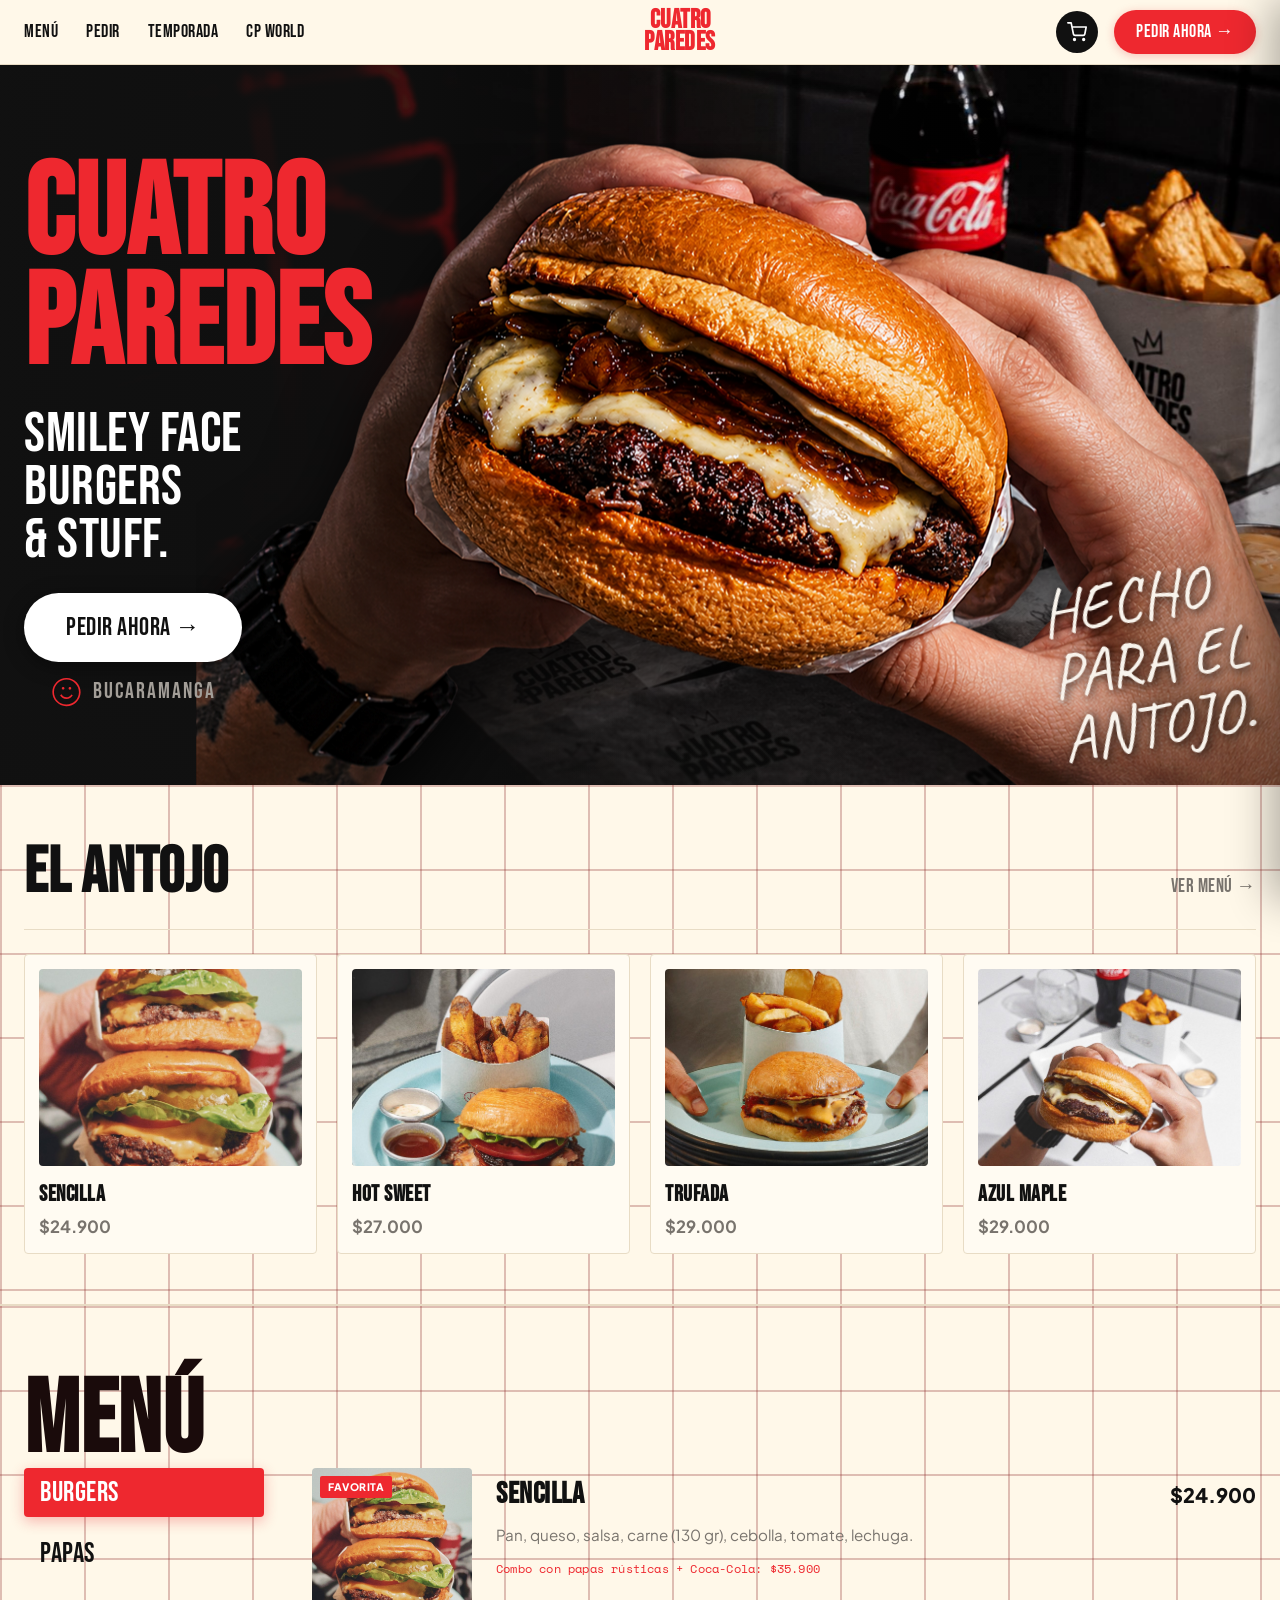
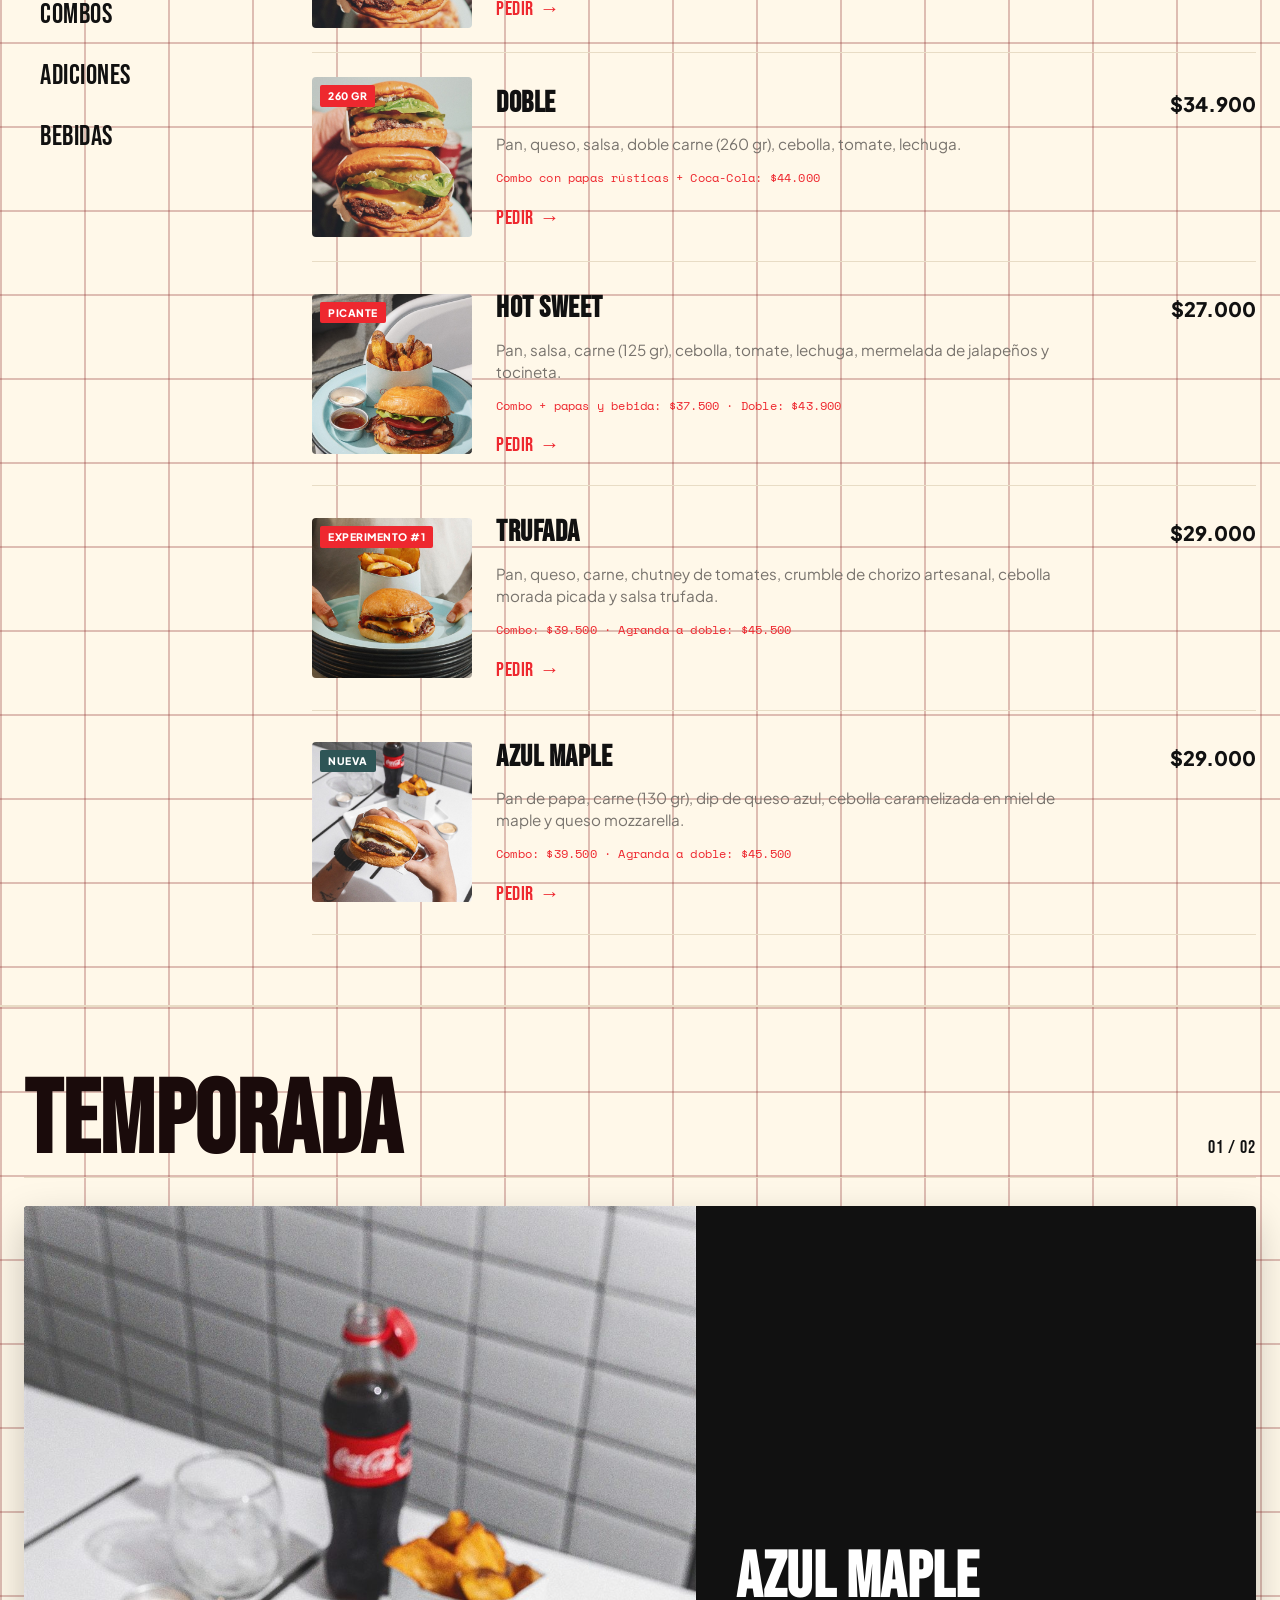
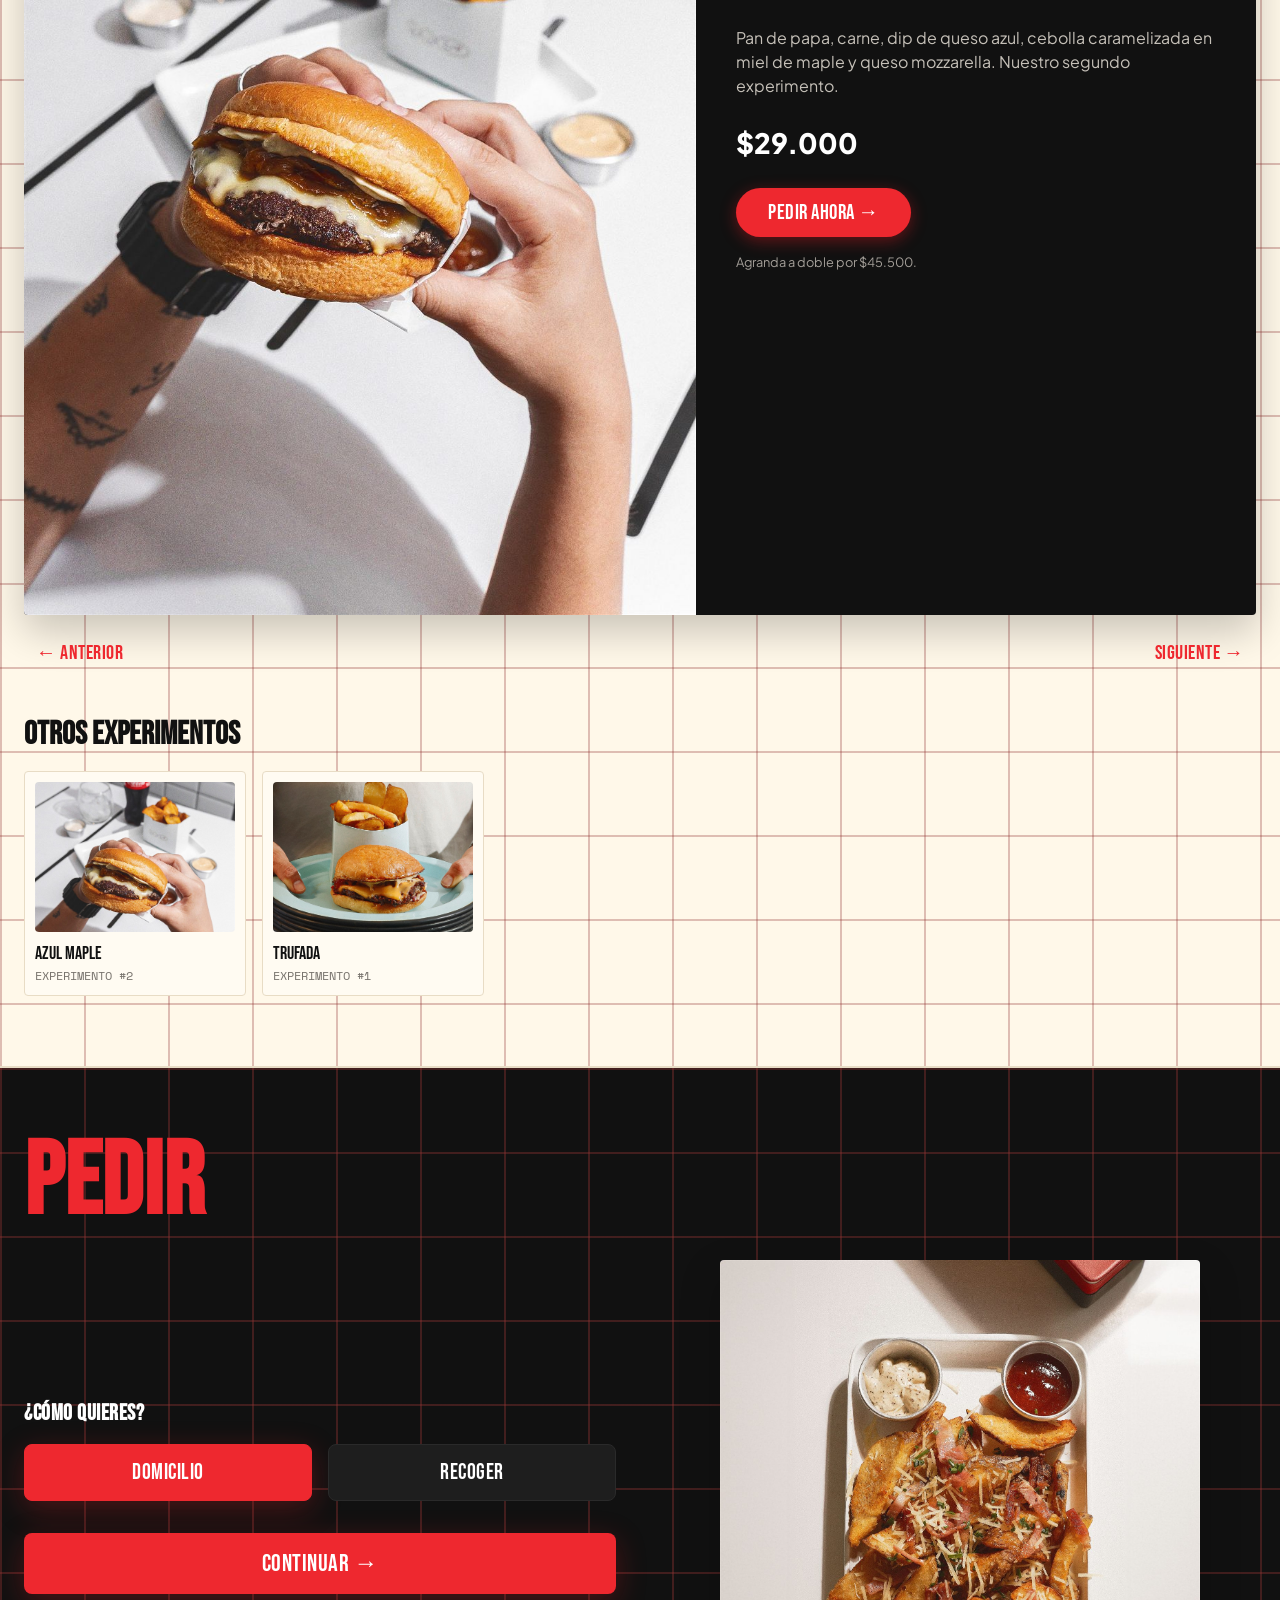
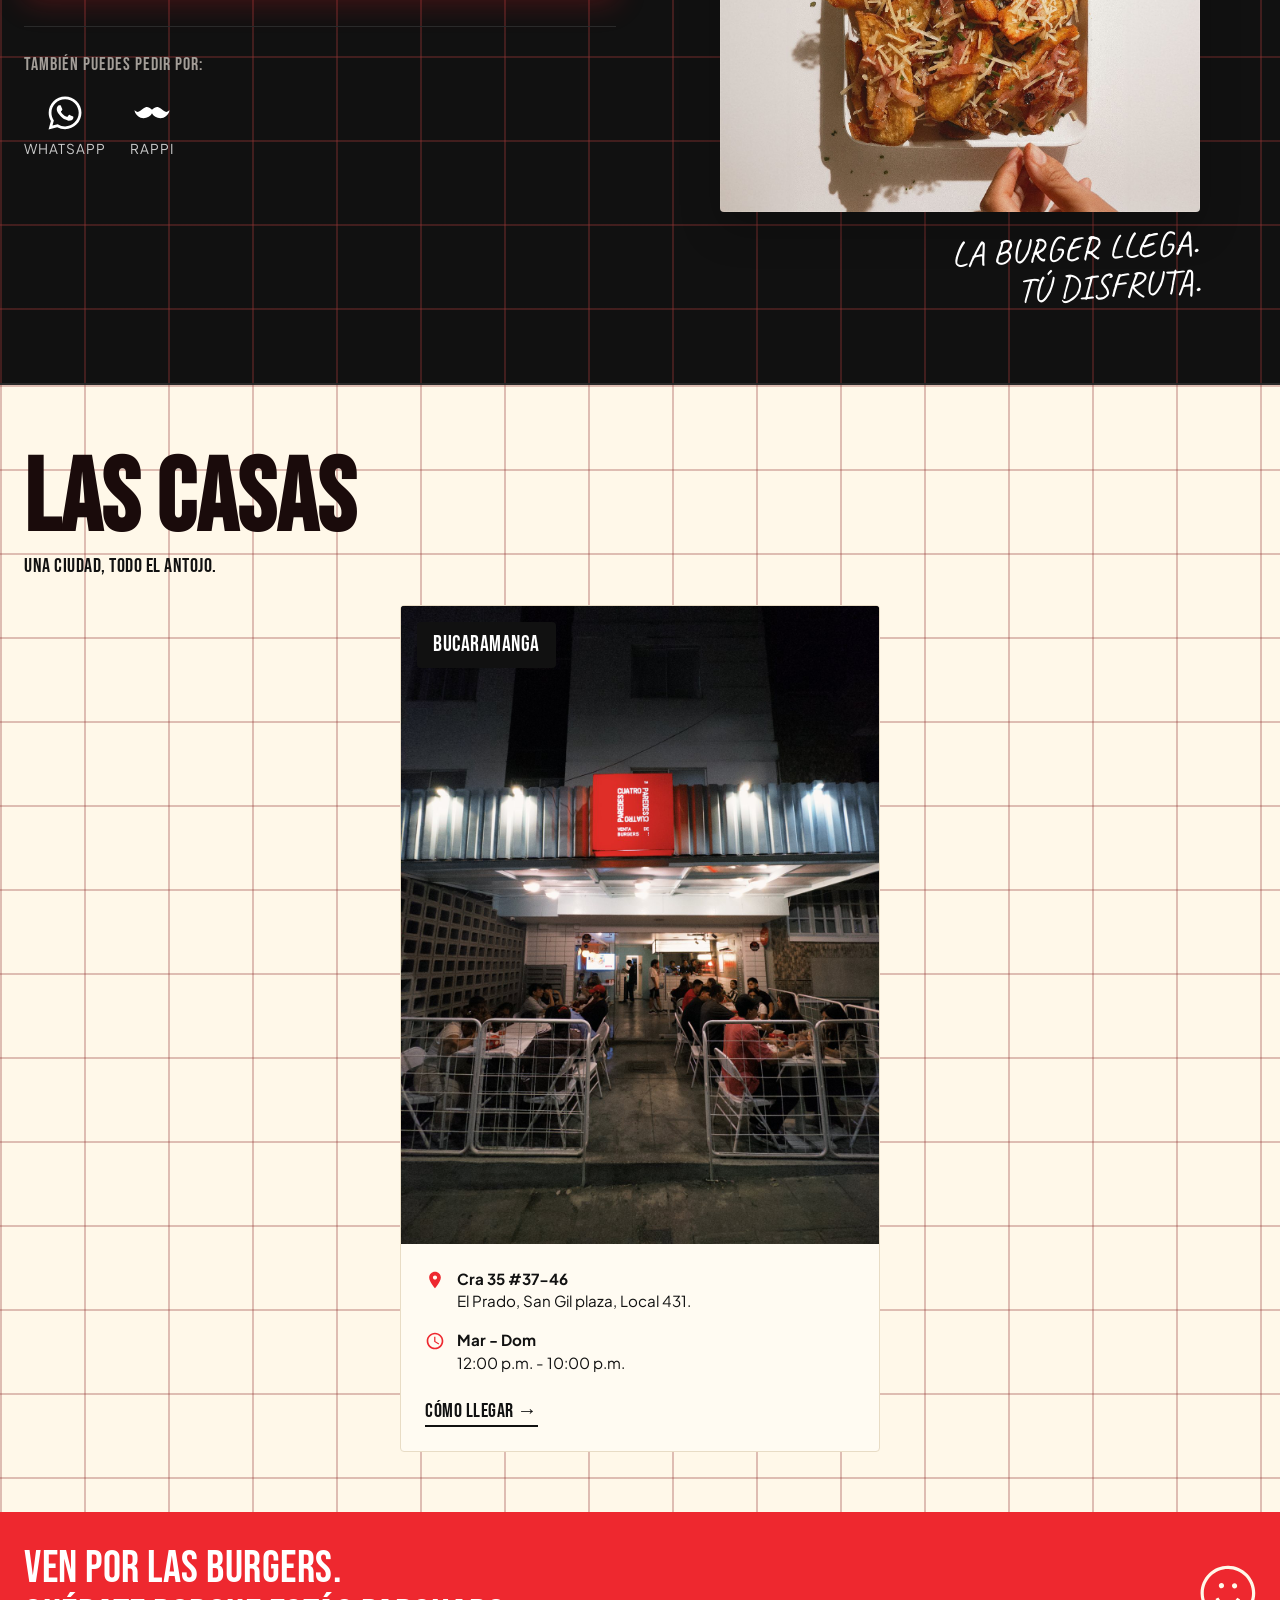
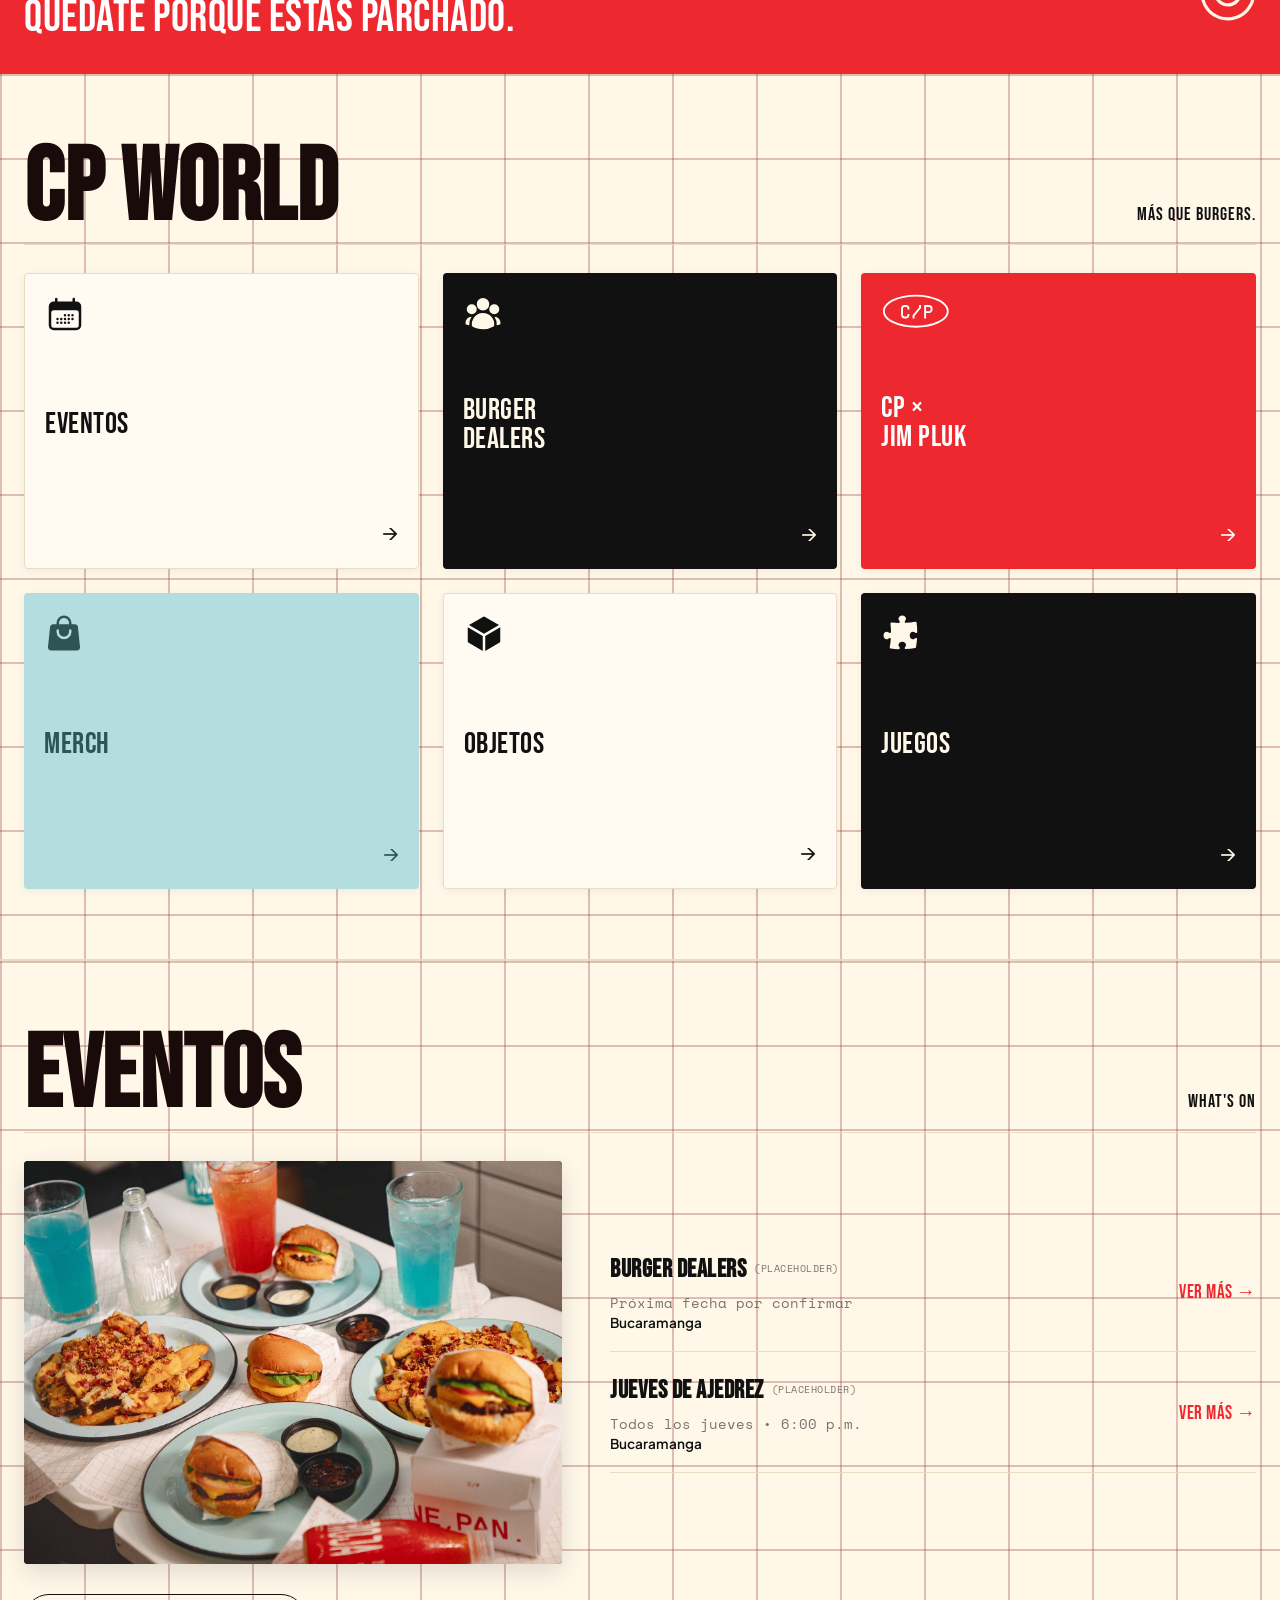
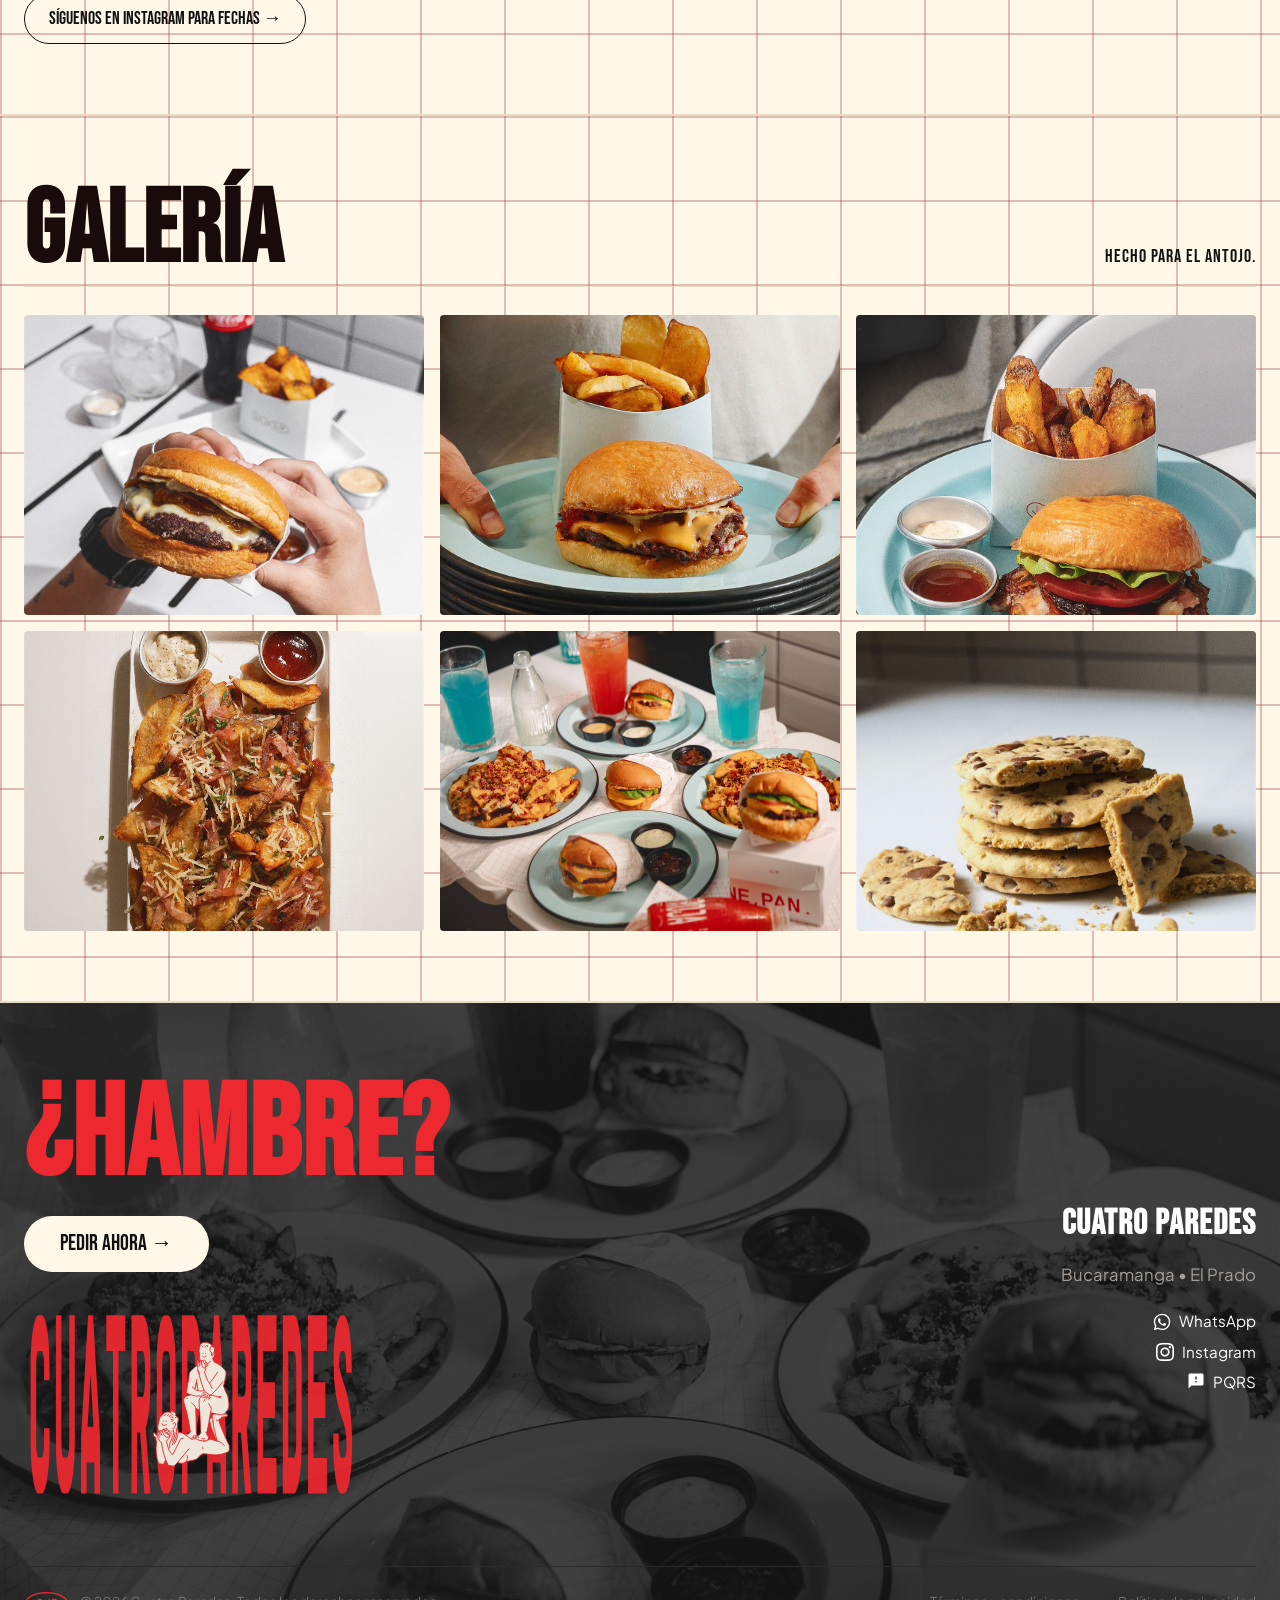
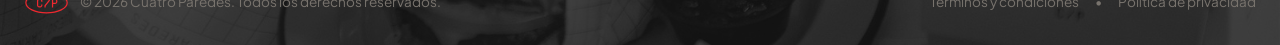
==== commit e0baec1d: "Version alpha - prometedor" ====
--- a/index.html
+++ b/index.html
@@ -10,6 +10,7 @@
   <link rel="stylesheet" href="css/main.css">
   <link rel="stylesheet" href="css/components.css">
   <link rel="stylesheet" href="css/responsive.css">
+  <link rel="stylesheet" href="css/game.css">
   
   <link rel="icon" href="data:image/svg+xml,<svg xmlns='http://www.w3.org/2000/svg' viewBox='0 0 100 100'><rect width='100' height='100' rx='20' fill='%23EE282F'/><text x='50%' y='65%' font-size='50' font-family='sans-serif' font-weight='900' fill='white' text-anchor='middle'>CP</text></svg>">
 </head>
@@ -69,6 +70,19 @@
          PANEL 1: HERO & EL ANTOJO
          ======================================================================== -->
     <section class="hero-section" id="hero">
+      <!-- Escena de fondo real (foto de mesa Cuatro Paredes) a pantalla
+           completa; el degradado asegura contraste del texto sin importar
+           el tamaño de pantalla o el recorte del object-fit. -->
+      <div class="hero-scene" id="heroScene" aria-hidden="true">
+        <img src="assets/img/hero_scene_bg.jpg" alt="" class="hero-scene-bg" id="heroSceneBg">
+        <div class="hero-scene-overlay"></div>
+      </div>
+
+      <!-- La hamburguesa se dimensiona a la altura completa de la escena de
+           fondo (proporcional a sus propias dimensiones) y se alinea al
+           borde derecho de la sección, no de la columna del grid. -->
+      <img src="assets/img/hero_burger_cutout.png" alt="Burger Azul Maple de Cuatro Paredes" class="hero-burger-cutout" id="heroBurgerCutout">
+
       <div class="container hero-grid">
         <div class="hero-content">
           <h1 class="hero-title-giant">
@@ -79,24 +93,27 @@
             BURGERS<br>
             &amp; STUFF.
           </div>
-          <a href="#pedir" class="hero-btn-pedir">
-            PEDIR AHORA &rarr;
-          </a>
-          <div class="hero-location-tag">
-            <img src="assets/img/icon-smiley.svg" alt="" class="hero-smiley-icon" aria-hidden="true">
-            BUCARAMANGA
-          </div>
-        </div>
-
-        <div class="hero-media">
-          <div class="hero-media-glow" aria-hidden="true"></div>
-          <div class="hero-media-frame">
-            <img src="assets/img/burger_azul_maple.jpg" alt="Burger Azul Maple de Cuatro Paredes" class="hero-burger-img" id="heroParallaxImg">
-          </div>
-          <div class="hero-stamp-badge">
-            HECHO<br>PARA EL<br>ANTOJO.
-          </div>
-        </div>
+          <div class="hero-cta-block">
+            <a href="#pedir" class="hero-btn-pedir">
+              PEDIR AHORA &rarr;
+            </a>
+            <div class="hero-location-tag">
+              <img src="assets/img/icon-smiley.svg" alt="" class="hero-smiley-icon" aria-hidden="true">
+              BUCARAMANGA
+            </div>
+          </div>
+        </div>
+
+        <div class="hero-media" id="heroMedia"></div>
+      </div>
+
+      <!-- Sello independiente, anclado a la esquina real de la sección (no
+           a la columna del grid) para poder ponerlo grande, al frente de
+           todo, en la esquina inferior derecha real del hero. Va al final
+           del DOM para que en mobile (donde pasa a position:static) caiga
+           después del texto, no antes. -->
+      <div class="hero-stamp-badge">
+        HECHO<br>PARA EL<br>ANTOJO.
       </div>
     </section>
 
@@ -254,15 +271,15 @@
               <span>TAMBIÉN PUEDES PEDIR POR:</span>
               <div class="pedir-channels-row">
                 <a href="https://api.whatsapp.com/send?phone=573170000000&text=Hola%20Cuatro%20Paredes%2C%20quiero%20hacer%20un%20pedido%20directo" target="_blank" rel="noopener" class="pedir-channel-btn" aria-label="Pedir por WhatsApp">
-                  <svg viewBox="0 0 24 24">
-                    <path d="M12.04 2C6.58 2 2.13 6.45 2.13 11.91C2.13 13.66 2.59 15.36 3.45 16.86L2.05 22L7.3 20.62C8.75 21.41 10.38 21.83 12.04 21.83C17.5 21.83 21.95 17.38 21.95 11.92C21.95 9.27 20.92 6.78 19.05 4.91C17.18 3.03 14.69 2 12.04 2M12.05 3.67C14.25 3.67 16.31 4.53 17.87 6.09C19.42 7.65 20.28 9.72 20.28 11.92C20.28 16.46 16.58 20.15 12.04 20.15C10.56 20.15 9.11 19.76 7.85 19L7.55 18.83L4.43 19.65L5.26 16.61L5.06 16.29C4.24 14.99 3.81 13.47 3.81 11.91C3.81 7.37 7.5 3.67 12.05 3.67Z"/>
+                  <svg viewBox="205 325 191 192">
+                    <path fill-rule="nonzero" d="M 340.722656 438.273438 C 338.539062 437.183594 327.804688 431.902344 325.804688 431.175781 C 323.800781 430.445312 322.347656 430.082031 320.890625 432.265625 C 319.433594 434.453125 315.25 439.367188 313.976562 440.824219 C 312.703125 442.28125 311.429688 442.460938 309.246094 441.371094 C 307.0625 440.277344 300.027344 437.972656 291.6875 430.539062 C 285.199219 424.75 280.816406 417.601562 279.542969 415.417969 C 278.269531 413.230469 279.410156 412.050781 280.5 410.964844 C 281.484375 409.988281 282.683594 408.414062 283.777344 407.140625 C 284.867188 405.867188 285.230469 404.953125 285.960938 403.5 C 286.6875 402.042969 286.324219 400.765625 285.777344 399.675781 C 285.230469 398.582031 280.867188 387.839844 279.046875 383.46875 C 277.273438 379.214844 275.472656 379.789062 274.132812 379.722656 C 272.859375 379.660156 271.40625 379.644531 269.949219 379.644531 C 268.496094 379.644531 266.128906 380.191406 264.128906 382.375 C 262.125 384.5625 256.484375 389.84375 256.484375 400.585938 C 256.484375 411.328125 264.308594 421.707031 265.402344 423.164062 C 266.492188 424.621094 280.796875 446.664062 302.695312 456.117188 C 307.90625 458.367188 311.972656 459.710938 315.144531 460.714844 C 320.375 462.378906 325.132812 462.144531 328.894531 461.582031 C 333.089844 460.953125 341.8125 456.300781 343.632812 451.203125 C 345.449219 446.105469 345.449219 441.734375 344.90625 440.824219 C 344.359375 439.914062 342.902344 439.367188 340.722656 438.273438 M 300.886719 492.648438 L 300.855469 492.648438 C 287.824219 492.644531 275.042969 489.144531 263.890625 482.53125 L 261.238281 480.957031 L 233.753906 488.164062 L 241.089844 461.375 L 239.363281 458.628906 C 232.09375 447.066406 228.253906 433.707031 228.257812 419.988281 C 228.273438 379.960938 260.855469 347.390625 300.914062 347.390625 C 320.308594 347.402344 338.546875 354.960938 352.257812 368.683594 C 365.96875 382.40625 373.515625 400.648438 373.507812 420.046875 C 373.492188 460.082031 340.914062 492.648438 300.886719 492.648438 M 362.695312 358.257812 C 346.195312 341.746094 324.257812 332.648438 300.882812 332.640625 C 252.722656 332.640625 213.527344 371.820312 213.507812 419.984375 C 213.5 435.378906 217.523438 450.40625 225.171875 463.652344 L 212.773438 508.914062 L 259.09375 496.769531 C 271.855469 503.726562 286.226562 507.394531 300.847656 507.402344 L 300.886719 507.402344 C 300.886719 507.402344 300.882812 507.402344 300.886719 507.402344 C 349.042969 507.402344 388.242188 468.214844 388.261719 420.054688 C 388.269531 396.714844 379.191406 374.765625 362.695312 358.257812 "/>
                   </svg>
                   <span>WhatsApp</span>
                 </a>
 
                 <a href="https://www.rappi.com.co" target="_blank" rel="noopener" class="pedir-channel-btn" aria-label="Pedir por Rappi">
-                  <svg viewBox="0 0 24 24">
-                    <path d="M12 2C6.48 2 2 6.48 2 12s4.48 10 10 10 10-4.48 10-10S17.52 2 12 2zm-1 15h-2v-6h2v6zm4 0h-2v-6h2v6zm-2-8c-.55 0-1-.45-1-1s.45-1 1-1 1 .45 1 1-.45 1-1 1z"/>
+                  <svg viewBox="15 487 871 317">
+                    <path fill-rule="nonzero" d="M 864.515625 587.515625 C 819.78125 626.675781 780.105469 629.132812 732.457031 594.054688 C 710.546875 577.945312 690.921875 558.746094 668.957031 542.722656 C 651.957031 530.328125 633.992188 518.015625 614.59375 510.359375 C 581.03125 497.074219 546.980469 501.589844 516.328125 520.214844 C 495.503906 532.867188 476.539062 548.636719 457.230469 563.660156 C 454.511719 565.746094 452.488281 566.890625 450.429688 566.804688 C 448.371094 566.890625 446.34375 565.746094 443.628906 563.660156 C 424.320312 548.636719 405.351562 532.867188 384.527344 520.214844 C 353.90625 501.589844 319.828125 497.074219 286.261719 510.359375 C 266.867188 518.015625 248.898438 530.328125 231.902344 542.722656 C 209.933594 558.746094 190.3125 577.945312 168.402344 594.054688 C 120.753906 629.132812 81.078125 626.675781 36.34375 587.515625 C 32.65625 584.285156 28.972656 581.058594 25.289062 577.859375 C 31.945312 614.707031 46.3125 647.757812 67.507812 677.753906 C 94.558594 716.03125 130.039062 743.453125 174.570312 758.507812 C 278.664062 793.699219 410.152344 744.652344 450.429688 652.074219 C 490.707031 744.652344 622.195312 793.699219 726.289062 758.507812 C 770.820312 743.453125 806.296875 716.03125 833.351562 677.753906 C 854.546875 647.757812 868.914062 614.707031 875.570312 577.859375 C 871.886719 581.058594 868.203125 584.285156 864.515625 587.515625 "/>
                   </svg>
                   <span>Rappi</span>
                 </a>
@@ -352,42 +369,59 @@
         <div class="cp-world-grid">
           <!-- 1. Eventos -->
           <div class="cp-world-card tile-cream" data-world-action="eventos">
-            <img src="assets/img/icon-smiley.svg" alt="" class="cp-world-card-icon">
+            <svg class="cp-world-card-icon" viewBox="0 0 24 24" fill="currentColor" aria-hidden="true">
+              <path d="M12.75 12.75a.75.75 0 1 1-1.5 0 .75.75 0 0 1 1.5 0ZM7.5 15.75a.75.75 0 1 0 0-1.5.75.75 0 0 0 0 1.5ZM8.25 17.25a.75.75 0 1 1-1.5 0 .75.75 0 0 1 1.5 0ZM9.75 15.75a.75.75 0 1 0 0-1.5.75.75 0 0 0 0 1.5ZM10.5 17.25a.75.75 0 1 1-1.5 0 .75.75 0 0 1 1.5 0ZM12 15.75a.75.75 0 1 0 0-1.5.75.75 0 0 0 0 1.5ZM12.75 17.25a.75.75 0 1 1-1.5 0 .75.75 0 0 1 1.5 0ZM14.25 15.75a.75.75 0 1 0 0-1.5.75.75 0 0 0 0 1.5ZM15 17.25a.75.75 0 1 1-1.5 0 .75.75 0 0 1 1.5 0ZM16.5 15.75a.75.75 0 1 0 0-1.5.75.75 0 0 0 0 1.5ZM15 12.75a.75.75 0 1 1-1.5 0 .75.75 0 0 1 1.5 0ZM16.5 13.5a.75.75 0 1 0 0-1.5.75.75 0 0 0 0 1.5Z"/>
+              <path fill-rule="evenodd" d="M6.75 2.25A.75.75 0 0 1 7.5 3v1.5h9V3A.75.75 0 0 1 18 3v1.5h.75a3 3 0 0 1 3 3v11.25a3 3 0 0 1-3 3H5.25a3 3 0 0 1-3-3V7.5a3 3 0 0 1 3-3H6V3a.75.75 0 0 1 .75-.75Zm13.5 9a1.5 1.5 0 0 0-1.5-1.5H5.25a1.5 1.5 0 0 0-1.5 1.5v7.5a1.5 1.5 0 0 0 1.5 1.5h13.5a1.5 1.5 0 0 0 1.5-1.5v-7.5Z" clip-rule="evenodd"/>
+            </svg>
             <span class="cp-world-card-title">EVENTOS</span>
             <span class="cp-world-card-arrow">&rarr;</span>
           </div>
 
           <!-- 2. Burger Dealers -->
           <div class="cp-world-card tile-black" data-world-action="burger-dealers">
-            <img src="assets/img/icon-smiley-wink.svg" alt="" class="cp-world-card-icon">
+            <svg class="cp-world-card-icon" viewBox="0 0 24 24" fill="currentColor" aria-hidden="true">
+              <path fill-rule="evenodd" d="M8.25 6.75a3.75 3.75 0 1 1 7.5 0 3.75 3.75 0 0 1-7.5 0ZM15.75 9.75a3 3 0 1 1 6 0 3 3 0 0 1-6 0ZM2.25 9.75a3 3 0 1 1 6 0 3 3 0 0 1-6 0ZM6.31 15.117A6.745 6.745 0 0 1 12 12a6.745 6.745 0 0 1 6.709 7.498.75.75 0 0 1-.372.568A12.696 12.696 0 0 1 12 21.75c-2.305 0-4.47-.612-6.337-1.684a.75.75 0 0 1-.372-.568 6.787 6.787 0 0 1 1.019-4.38Z" clip-rule="evenodd"/>
+              <path d="M5.082 14.254a8.287 8.287 0 0 0-1.308 5.135 9.687 9.687 0 0 1-1.764-.44l-.115-.04a.563.563 0 0 1-.373-.487l-.01-.121a3.75 3.75 0 0 1 3.57-4.047ZM20.226 19.389a8.287 8.287 0 0 0-1.308-5.135 3.75 3.75 0 0 1 3.57 4.047l-.01.121a.563.563 0 0 1-.373.486l-.115.04c-.567.2-1.156.349-1.764.441Z"/>
+            </svg>
             <span class="cp-world-card-title">BURGER<br>DEALERS</span>
             <span class="cp-world-card-arrow">&rarr;</span>
           </div>
 
           <!-- 3. Colab Jim Pluk -->
           <div class="cp-world-card tile-red" data-world-action="jim-pluk">
-            <img src="assets/img/icon-cp-stamp.svg" alt="" class="cp-world-card-icon cp-world-card-icon-wide">
+            <svg class="cp-world-card-icon cp-world-card-icon-wide" viewBox="349 402 55 30" fill="currentColor" aria-hidden="true">
+              <path fill-rule="nonzero" d="M 370.464844 414.515625 C 370.464844 413.824219 369.921875 413.285156 369.230469 413.285156 L 367.996094 413.285156 C 367.300781 413.285156 366.761719 413.839844 366.761719 414.515625 L 366.761719 419.746094 C 366.761719 420.421875 367.316406 420.976562 367.996094 420.976562 L 369.230469 420.976562 C 369.910156 420.976562 370.464844 420.421875 370.464844 419.746094 L 370.464844 418.894531 L 372.007812 418.894531 L 372.007812 419.746094 C 372.007812 421.269531 370.773438 422.535156 369.230469 422.535156 L 367.996094 422.535156 C 366.46875 422.535156 365.21875 421.269531 365.21875 419.746094 L 365.21875 414.515625 C 365.21875 412.976562 366.46875 411.742188 367.996094 411.742188 L 369.230469 411.742188 C 370.773438 411.742188 372.007812 412.976562 372.007812 414.515625 L 372.007812 415.367188 L 370.464844 415.367188 Z M 370.464844 414.515625 "/>
+              <path fill-rule="nonzero" d="M 374.566406 422.535156 L 374.566406 420.070312 L 379.8125 413.65625 L 379.8125 411.742188 L 381.355469 411.742188 L 381.355469 414.210938 L 376.109375 420.621094 L 376.109375 422.535156 Z M 374.566406 422.535156 "/>
+              <path fill-rule="nonzero" d="M 389.164062 414.519531 C 389.164062 413.824219 388.625 413.285156 387.929688 413.285156 L 385.460938 413.285156 L 385.460938 416.675781 L 387.929688 416.675781 C 388.625 416.675781 389.164062 416.136719 389.164062 415.445312 Z M 390.707031 414.519531 L 390.707031 415.445312 C 390.707031 416.984375 389.472656 418.21875 387.929688 418.21875 L 385.460938 418.21875 L 385.460938 422.535156 L 383.917969 422.535156 L 383.917969 411.742188 L 387.929688 411.742188 C 389.472656 411.742188 390.707031 412.976562 390.707031 414.519531 "/>
+              <path fill-rule="nonzero" d="M 377.167969 404.851562 C 370.378906 404.851562 364.003906 406.132812 359.222656 408.460938 C 354.613281 410.707031 352.074219 413.632812 352.074219 416.695312 C 352.074219 419.757812 354.609375 422.683594 359.222656 424.929688 C 364.003906 427.261719 370.375 428.546875 377.167969 428.546875 C 383.960938 428.546875 390.332031 427.261719 395.113281 424.933594 C 399.726562 422.6875 402.265625 419.761719 402.265625 416.699219 C 402.265625 413.636719 399.726562 410.710938 395.113281 408.464844 C 390.332031 406.132812 383.960938 404.851562 377.167969 404.851562 M 377.167969 430.039062 C 370.15625 430.039062 363.546875 428.699219 358.566406 426.273438 C 353.417969 423.761719 350.578125 420.359375 350.578125 416.695312 C 350.578125 413.03125 353.417969 409.628906 358.566406 407.121094 C 363.550781 404.691406 370.15625 403.355469 377.167969 403.355469 C 384.183594 403.355469 390.789062 404.695312 395.769531 407.121094 C 400.921875 409.632812 403.757812 413.035156 403.757812 416.699219 C 403.757812 420.363281 400.921875 423.765625 395.769531 426.273438 C 390.789062 428.703125 384.179688 430.039062 377.167969 430.039062 "/>
+            </svg>
             <span class="cp-world-card-title">CP &times;<br>JIM PLUK</span>
             <span class="cp-world-card-arrow">&rarr;</span>
           </div>
 
           <!-- 4. Merch -->
           <div class="cp-world-card tile-teal" data-world-action="merch">
-            <img src="assets/img/icon-cp-stamp.svg" alt="" class="cp-world-card-icon cp-world-card-icon-wide">
+            <svg class="cp-world-card-icon" viewBox="0 0 24 24" fill="currentColor" aria-hidden="true">
+              <path fill-rule="evenodd" d="M7.5 6v.75H5.513c-.96 0-1.764.724-1.865 1.679l-1.263 12A1.875 1.875 0 0 0 4.25 22.5h15.5a1.875 1.875 0 0 0 1.865-2.071l-1.263-12a1.875 1.875 0 0 0-1.865-1.679H16.5V6a4.5 4.5 0 1 0-9 0ZM12 3a3 3 0 0 0-3 3v.75h6V6a3 3 0 0 0-3-3Zm-3 8.25a3 3 0 1 0 6 0v-.75a.75.75 0 0 1 1.5 0v.75a4.5 4.5 0 1 1-9 0v-.75a.75.75 0 0 1 1.5 0v.75Z" clip-rule="evenodd"/>
+            </svg>
             <span class="cp-world-card-title">MERCH</span>
             <span class="cp-world-card-arrow">&rarr;</span>
           </div>
 
           <!-- 5. Objetos -->
           <div class="cp-world-card tile-cream" data-world-action="objetos">
-            <img src="assets/img/icon-smiley-wink.svg" alt="" class="cp-world-card-icon">
+            <svg class="cp-world-card-icon" viewBox="0 0 24 24" fill="currentColor" aria-hidden="true">
+              <path d="M12.378 1.602a.75.75 0 0 0-.756 0L3 6.632l9 5.25 9-5.25-8.622-5.03ZM21.75 7.93l-9 5.25v9l8.628-5.032a.75.75 0 0 0 .372-.648V7.93ZM11.25 22.18v-9l-9-5.25v8.57a.75.75 0 0 0 .372.648l8.628 5.033Z"/>
+            </svg>
             <span class="cp-world-card-title">OBJETOS</span>
             <span class="cp-world-card-arrow">&rarr;</span>
           </div>
 
           <!-- 6. Juegos (Arcade Retro) -->
           <div class="cp-world-card tile-black" data-world-action="juegos">
-            <img src="assets/img/icon-smiley.svg" alt="" class="cp-world-card-icon">
+            <svg class="cp-world-card-icon" viewBox="0 0 24 24" fill="currentColor" aria-hidden="true">
+              <path d="M11.25 5.337c0-.355-.186-.676-.401-.959a1.647 1.647 0 0 1-.349-1.003c0-1.036 1.007-1.875 2.25-1.875S15 2.34 15 3.375c0 .369-.128.713-.349 1.003-.215.283-.401.604-.401.959 0 .332.278.598.61.578 1.91-.114 3.79-.342 5.632-.676a.75.75 0 0 1 .878.645 49.17 49.17 0 0 1 .376 5.452.657.657 0 0 1-.66.664c-.354 0-.675-.186-.958-.401a1.647 1.647 0 0 0-1.003-.349c-1.035 0-1.875 1.007-1.875 2.25s.84 2.25 1.875 2.25c.369 0 .713-.128 1.003-.349.283-.215.604-.401.959-.401.31 0 .557.262.534.571a48.774 48.774 0 0 1-.595 4.845.75.75 0 0 1-.61.61c-1.82.317-3.673.533-5.555.642a.58.58 0 0 1-.611-.581c0-.355.186-.676.401-.959.221-.29.349-.634.349-1.003 0-1.035-1.007-1.875-2.25-1.875s-2.25.84-2.25 1.875c0 .369.128.713.349 1.003.215.283.401.604.401.959a.641.641 0 0 1-.658.643 49.118 49.118 0 0 1-4.708-.36.75.75 0 0 1-.645-.878c.293-1.614.504-3.257.629-4.924A.53.53 0 0 0 5.337 15c-.355 0-.676.186-.959.401-.29.221-.634.349-1.003.349-1.036 0-1.875-1.007-1.875-2.25s.84-2.25 1.875-2.25c.369 0 .713.128 1.003.349.283.215.604.401.959.401a.656.656 0 0 0 .659-.663 47.703 47.703 0 0 0-.31-4.82.75.75 0 0 1 .83-.832c1.343.155 2.703.254 4.077.294a.64.64 0 0 0 .657-.642Z"/>
+            </svg>
             <span class="cp-world-card-title">JUEGOS</span>
             <span class="cp-world-card-arrow">&rarr;</span>
           </div>
@@ -415,7 +449,7 @@
           <div class="eventos-list">
             <div class="evento-item-row">
               <div>
-                <h3 class="evento-title">BURGER DEALERS</h3>
+                <h3 class="evento-title">BURGER DEALERS<span class="placeholder-tag">(PLACEHOLDER)</span></h3>
                 <div class="evento-datetime">Próxima fecha por confirmar</div>
                 <div class="evento-location">Bucaramanga</div>
               </div>
@@ -426,7 +460,7 @@
 
             <div class="evento-item-row">
               <div>
-                <h3 class="evento-title">JUEVES DE AJEDREZ</h3>
+                <h3 class="evento-title">JUEVES DE AJEDREZ<span class="placeholder-tag">(PLACEHOLDER)</span></h3>
                 <div class="evento-datetime">Todos los jueves &bull; 6:00 p.m.</div>
                 <div class="evento-location">Bucaramanga</div>
               </div>
@@ -487,7 +521,7 @@
 
           <div class="footer-social-links">
             <a href="https://api.whatsapp.com/send?phone=573170000000" target="_blank" rel="noopener" class="footer-social-link">
-              <svg width="18" height="18" viewBox="0 0 24 24" fill="currentColor"><path d="M12.04 2C6.58 2 2.13 6.45 2.13 11.91C2.13 13.66 2.59 15.36 3.45 16.86L2.05 22L7.3 20.62C8.75 21.41 10.38 21.83 12.04 21.83C17.5 21.83 21.95 17.38 21.95 11.92C21.95 9.27 20.92 6.78 19.05 4.91C17.18 3.03 14.69 2 12.04 2M12.05 3.67C14.25 3.67 16.31 4.53 17.87 6.09C19.42 7.65 20.28 9.72 20.28 11.92C20.28 16.46 16.58 20.15 12.04 20.15C10.56 20.15 9.11 19.76 7.85 19L7.55 18.83L4.43 19.65L5.26 16.61L5.06 16.29C4.24 14.99 3.81 13.47 3.81 11.91C3.81 7.37 7.5 3.67 12.05 3.67Z"/></svg>
+              <svg width="18" height="18" viewBox="205 325 191 192" fill="currentColor"><path fill-rule="nonzero" d="M 340.722656 438.273438 C 338.539062 437.183594 327.804688 431.902344 325.804688 431.175781 C 323.800781 430.445312 322.347656 430.082031 320.890625 432.265625 C 319.433594 434.453125 315.25 439.367188 313.976562 440.824219 C 312.703125 442.28125 311.429688 442.460938 309.246094 441.371094 C 307.0625 440.277344 300.027344 437.972656 291.6875 430.539062 C 285.199219 424.75 280.816406 417.601562 279.542969 415.417969 C 278.269531 413.230469 279.410156 412.050781 280.5 410.964844 C 281.484375 409.988281 282.683594 408.414062 283.777344 407.140625 C 284.867188 405.867188 285.230469 404.953125 285.960938 403.5 C 286.6875 402.042969 286.324219 400.765625 285.777344 399.675781 C 285.230469 398.582031 280.867188 387.839844 279.046875 383.46875 C 277.273438 379.214844 275.472656 379.789062 274.132812 379.722656 C 272.859375 379.660156 271.40625 379.644531 269.949219 379.644531 C 268.496094 379.644531 266.128906 380.191406 264.128906 382.375 C 262.125 384.5625 256.484375 389.84375 256.484375 400.585938 C 256.484375 411.328125 264.308594 421.707031 265.402344 423.164062 C 266.492188 424.621094 280.796875 446.664062 302.695312 456.117188 C 307.90625 458.367188 311.972656 459.710938 315.144531 460.714844 C 320.375 462.378906 325.132812 462.144531 328.894531 461.582031 C 333.089844 460.953125 341.8125 456.300781 343.632812 451.203125 C 345.449219 446.105469 345.449219 441.734375 344.90625 440.824219 C 344.359375 439.914062 342.902344 439.367188 340.722656 438.273438 M 300.886719 492.648438 L 300.855469 492.648438 C 287.824219 492.644531 275.042969 489.144531 263.890625 482.53125 L 261.238281 480.957031 L 233.753906 488.164062 L 241.089844 461.375 L 239.363281 458.628906 C 232.09375 447.066406 228.253906 433.707031 228.257812 419.988281 C 228.273438 379.960938 260.855469 347.390625 300.914062 347.390625 C 320.308594 347.402344 338.546875 354.960938 352.257812 368.683594 C 365.96875 382.40625 373.515625 400.648438 373.507812 420.046875 C 373.492188 460.082031 340.914062 492.648438 300.886719 492.648438 M 362.695312 358.257812 C 346.195312 341.746094 324.257812 332.648438 300.882812 332.640625 C 252.722656 332.640625 213.527344 371.820312 213.507812 419.984375 C 213.5 435.378906 217.523438 450.40625 225.171875 463.652344 L 212.773438 508.914062 L 259.09375 496.769531 C 271.855469 503.726562 286.226562 507.394531 300.847656 507.402344 L 300.886719 507.402344 C 300.886719 507.402344 300.882812 507.402344 300.886719 507.402344 C 349.042969 507.402344 388.242188 468.214844 388.261719 420.054688 C 388.269531 396.714844 379.191406 374.765625 362.695312 358.257812 "/></svg>
               <span>WhatsApp</span>
             </a>
 
@@ -559,7 +593,7 @@
       </div>
 
       <button class="btn-whatsapp-order" id="whatsappOrderBtn">
-        <svg width="22" height="22" viewBox="0 0 24 24" fill="currentColor"><path d="M12.04 2C6.58 2 2.13 6.45 2.13 11.91C2.13 13.66 2.59 15.36 3.45 16.86L2.05 22L7.3 20.62C8.75 21.41 10.38 21.83 12.04 21.83C17.5 21.83 21.95 17.38 21.95 11.92C21.95 9.27 20.92 6.78 19.05 4.91C17.18 3.03 14.69 2 12.04 2M12.05 3.67C14.25 3.67 16.31 4.53 17.87 6.09C19.42 7.65 20.28 9.72 20.28 11.92C20.28 16.46 16.58 20.15 12.04 20.15C10.56 20.15 9.11 19.76 7.85 19L7.55 18.83L4.43 19.65L5.26 16.61L5.06 16.29C4.24 14.99 3.81 13.47 3.81 11.91C3.81 7.37 7.5 3.67 12.05 3.67Z"/></svg>
+        <svg width="22" height="22" viewBox="205 325 191 192" fill="currentColor"><path fill-rule="nonzero" d="M 340.722656 438.273438 C 338.539062 437.183594 327.804688 431.902344 325.804688 431.175781 C 323.800781 430.445312 322.347656 430.082031 320.890625 432.265625 C 319.433594 434.453125 315.25 439.367188 313.976562 440.824219 C 312.703125 442.28125 311.429688 442.460938 309.246094 441.371094 C 307.0625 440.277344 300.027344 437.972656 291.6875 430.539062 C 285.199219 424.75 280.816406 417.601562 279.542969 415.417969 C 278.269531 413.230469 279.410156 412.050781 280.5 410.964844 C 281.484375 409.988281 282.683594 408.414062 283.777344 407.140625 C 284.867188 405.867188 285.230469 404.953125 285.960938 403.5 C 286.6875 402.042969 286.324219 400.765625 285.777344 399.675781 C 285.230469 398.582031 280.867188 387.839844 279.046875 383.46875 C 277.273438 379.214844 275.472656 379.789062 274.132812 379.722656 C 272.859375 379.660156 271.40625 379.644531 269.949219 379.644531 C 268.496094 379.644531 266.128906 380.191406 264.128906 382.375 C 262.125 384.5625 256.484375 389.84375 256.484375 400.585938 C 256.484375 411.328125 264.308594 421.707031 265.402344 423.164062 C 266.492188 424.621094 280.796875 446.664062 302.695312 456.117188 C 307.90625 458.367188 311.972656 459.710938 315.144531 460.714844 C 320.375 462.378906 325.132812 462.144531 328.894531 461.582031 C 333.089844 460.953125 341.8125 456.300781 343.632812 451.203125 C 345.449219 446.105469 345.449219 441.734375 344.90625 440.824219 C 344.359375 439.914062 342.902344 439.367188 340.722656 438.273438 M 300.886719 492.648438 L 300.855469 492.648438 C 287.824219 492.644531 275.042969 489.144531 263.890625 482.53125 L 261.238281 480.957031 L 233.753906 488.164062 L 241.089844 461.375 L 239.363281 458.628906 C 232.09375 447.066406 228.253906 433.707031 228.257812 419.988281 C 228.273438 379.960938 260.855469 347.390625 300.914062 347.390625 C 320.308594 347.402344 338.546875 354.960938 352.257812 368.683594 C 365.96875 382.40625 373.515625 400.648438 373.507812 420.046875 C 373.492188 460.082031 340.914062 492.648438 300.886719 492.648438 M 362.695312 358.257812 C 346.195312 341.746094 324.257812 332.648438 300.882812 332.640625 C 252.722656 332.640625 213.527344 371.820312 213.507812 419.984375 C 213.5 435.378906 217.523438 450.40625 225.171875 463.652344 L 212.773438 508.914062 L 259.09375 496.769531 C 271.855469 503.726562 286.226562 507.394531 300.847656 507.402344 L 300.886719 507.402344 C 300.886719 507.402344 300.882812 507.402344 300.886719 507.402344 C 349.042969 507.402344 388.242188 468.214844 388.261719 420.054688 C 388.269531 396.714844 379.191406 374.765625 362.695312 358.257812 "/></svg>
         ENVIAR PEDIDO A WHATSAPP
       </button>
     </div>
@@ -589,7 +623,7 @@
   <div class="cp-modal" id="colabPlukModal">
     <div class="cp-modal-content">
       <button class="modal-close-trigger">&times;</button>
-      <h3 class="font-display" style="font-size: 2rem; color: var(--cp-red);">CP &times; JIM PLUK</h3>
+      <h3 class="font-display" style="font-size: 2rem; color: var(--cp-red);">CP &times; JIM PLUK<span class="placeholder-tag">(PLACEHOLDER)</span></h3>
       <img src="assets/img/icon-cp-stamp.svg" alt="" style="width: 90px; margin: 16px 0;">
       <p style="color:var(--cp-muted);">Gorras trucker bordadas y empaques intervenidos con las icónicas criaturas ilustradas por el artista santandereano Jim Pluk.</p>
     </div>
@@ -599,7 +633,7 @@
   <div class="cp-modal" id="dealersModal">
     <div class="cp-modal-content">
       <button class="modal-close-trigger">&times;</button>
-      <h3 class="font-display" style="font-size: 2.2rem; color: var(--cp-red); margin-bottom: 12px;">BURGER DEALERS</h3>
+      <h3 class="font-display" style="font-size: 2.2rem; color: var(--cp-red); margin-bottom: 12px;">BURGER DEALERS<span class="placeholder-tag">(PLACEHOLDER)</span></h3>
       <img src="assets/img/icon-smiley-wink.svg" alt="" style="width: 60px; margin-bottom: 16px;">
       <p style="color: var(--cp-text); line-height: 1.5;">
         El movimiento underground de Cuatro Paredes. Noches secretas de pop-up gastronómico, DJ sets en vinilo, recetas experimentales no disponibles en el menú habitual y comunidad de amantes del smash.
@@ -611,7 +645,7 @@
   <div class="cp-modal" id="merchModal">
     <div class="cp-modal-content">
       <button class="modal-close-trigger">&times;</button>
-      <h3 class="font-display" style="font-size: 2.2rem; color: var(--cp-red); margin-bottom: 12px;">MERCH CUATRO PAREDES</h3>
+      <h3 class="font-display" style="font-size: 2.2rem; color: var(--cp-red); margin-bottom: 12px;">MERCH CUATRO PAREDES<span class="placeholder-tag">(PLACEHOLDER)</span></h3>
       <img src="assets/img/icon-cp-stamp.svg" alt="" style="width: 90px; margin-bottom: 16px;">
       <p style="margin-bottom: 16px;">Gorras 'Dad Hat' bordadas, vasos térmicos de acero inoxidable y bandejas metálicas con el sello oficial.</p>
       <button class="btn-pedir-header" onclick="cpCart.addItem({id:'merch-cap', name:'GORRA CP CLASSIC WHITE', price:65000, image:'assets/img/icon-cp-stamp.svg'}); closeModal('merchModal'); cpCart.openCart();">AGREGAR GORRA AL PEDIDO ($65.000) &rarr;</button>
@@ -622,7 +656,7 @@
   <div class="cp-modal" id="objetosModal">
     <div class="cp-modal-content">
       <button class="modal-close-trigger">&times;</button>
-      <h3 class="font-display" style="font-size: 2.2rem; color: var(--cp-red); margin-bottom: 12px;">OBJETOS & STICKERS</h3>
+      <h3 class="font-display" style="font-size: 2.2rem; color: var(--cp-red); margin-bottom: 12px;">OBJETOS & STICKERS<span class="placeholder-tag">(PLACEHOLDER)</span></h3>
       <img src="assets/img/icon-smiley.svg" alt="" style="width: 60px; margin-bottom: 16px;">
       <p>Sticker packs vinílicos resistentes al agua, llaveros abrebotellas de bronce y pins metálicos coleccionables para cada temporada.</p>
     </div>
@@ -630,13 +664,47 @@
 
   <!-- Modal Retro Arcade: CP BURGER STACK -->
   <div class="cp-modal" id="arcadeModal">
-    <div class="cp-modal-content" style="text-align: center;">
-      <button class="modal-close-trigger">&times;</button>
-      <h3 class="font-display" style="font-size: 2.4rem; color: var(--cp-red);">CP BURGER STACK</h3>
-      <p style="font-size: 0.9rem; color: var(--cp-muted); margin-bottom: 10px;">¡Atrapa los ingredientes con el pan para armar la burger perfecta!</p>
-      <div style="font-family: var(--font-display); font-size: 1.8rem; margin-bottom: 8px;">PUNTOS: <span id="arcadeScore" class="text-red">0</span></div>
-      <canvas id="arcadeCanvas" width="340" height="300"></canvas>
-      <button class="btn-pedir-header" id="startArcadeBtn" style="margin-top: 10px;">COMENZAR JUEGO</button>
+    <div class="cp-modal-content cp-modal-content--game">
+      <button class="modal-close-trigger">&times;</button>
+      <h3 class="font-display game-title">CP BURGER BREAKER</h3>
+
+      <div class="game-shell" id="gameShell">
+        <div class="game-hud-top">
+          <div class="game-hud-block">
+            <span class="game-hud-label">PUNTOS</span>
+            <span class="game-hud-value" data-hud="score">0</span>
+          </div>
+          <div class="game-hud-block game-hud-block--center">
+            <span class="game-hud-label" data-hud="level"></span>
+            <span class="game-hud-combo" data-hud="combo"></span>
+          </div>
+          <div class="game-hud-lives" data-hud="lives" aria-label="Vidas"></div>
+        </div>
+
+        <div class="game-boss-bar-wrap" data-hud="boss-bar-wrap" hidden>
+          <span class="game-boss-name" data-hud="boss-name"></span>
+          <div class="game-boss-bar-track">
+            <div class="game-boss-bar-fill" data-hud="boss-bar-fill"></div>
+          </div>
+        </div>
+
+        <div class="game-canvas-wrap">
+          <canvas id="arcadeCanvas"></canvas>
+        </div>
+
+        <div class="game-message" data-hud="message" hidden>
+          <h4 data-hud="message-title"></h4>
+          <p data-hud="message-sub"></p>
+        </div>
+
+        <div class="game-controls">
+          <button class="game-icon-btn" data-hud="mute-btn" aria-label="Silenciar sonido">🔊</button>
+          <button class="game-icon-btn" data-hud="fullscreen-btn" aria-label="Pantalla completa">⛶</button>
+        </div>
+      </div>
+
+      <button class="btn-pedir-header game-primary-btn" id="startArcadeBtn">COMENZAR JUEGO</button>
+      <p class="game-hint">Mouse, flechas o el dedo mueven la bandeja &bull; Espacio o toca para lanzar</p>
     </div>
   </div>
 
@@ -704,5 +772,19 @@
   <script src="js/season-archive.js"></script>
   <script src="js/app.js"></script>
   <script src="js/store-map.js"></script>
+
+  <!-- CP Burger Breaker (juego de Panel CP World > Juegos). Se carga solo
+       bajo demanda, la primera vez que se abre el modal del arcade. -->
+  <script>
+    window.CP_GAME_SCRIPTS = [
+      'js/game/levels.js',
+      'js/game/entities.js',
+      'js/game/input.js',
+      'js/game/engine.js',
+      'js/game/audio.js',
+      'js/game/hud.js',
+      'js/game/game.js'
+    ];
+  </script>
 </body>
 </html>
--- a/css/components.css
+++ b/css/components.css
@@ -10,14 +10,47 @@
   background-color: var(--cp-black);
   color: var(--cp-white);
   padding: 60px 0 40px;
+  min-height: min(720px, 100vh);
+  display: flex;
+  align-items: center;
   overflow: hidden;
 }
 
+/* Escena de fondo (foto real de mesa) a todo el ancho de la sección. El
+   texto se apoya en su propia zona oscura natural + el degradado de abajo
+   asegura contraste sin importar cómo caiga el recorte de object-fit. */
+.hero-scene {
+  position: absolute;
+  inset: 0;
+  z-index: 0;
+  overflow: hidden;
+}
+
+.hero-scene-bg {
+  width: 100%;
+  height: 100%;
+  object-fit: cover;
+  object-position: 78% 50%;
+  transition: transform 0.6s cubic-bezier(0.16, 1, 0.3, 1);
+  will-change: transform;
+}
+
+.hero-scene-overlay {
+  position: absolute;
+  inset: 0;
+  background:
+    linear-gradient(90deg, rgba(17, 17, 17, 0.97) 0%, rgba(17, 17, 17, 0.88) 28%, rgba(17, 17, 17, 0.4) 52%, rgba(17, 17, 17, 0.05) 72%, transparent 88%),
+    linear-gradient(to top, rgba(17, 17, 17, 0.55) 0%, transparent 22%);
+}
+
 .hero-grid {
+  position: relative;
+  z-index: 2;
   display: grid;
   grid-template-columns: 1.1fr 1fr;
   align-items: center;
   gap: 32px;
+  width: 100%;
 }
 
 .hero-content {
@@ -45,6 +78,16 @@
   letter-spacing: 0.5px;
 }
 
+/* El botón es más ancho que "🙂 BUCARAMANGA"; este bloque se ajusta al
+   ancho del botón y centra la línea de ubicación debajo de él, en vez de
+   solo alinear los bordes izquierdos de ambos. */
+.hero-cta-block {
+  display: inline-flex;
+  flex-direction: column;
+  align-items: center;
+  gap: 14px;
+}
+
 .hero-btn-pedir {
   display: inline-flex;
   align-items: center;
@@ -75,7 +118,6 @@
   letter-spacing: 2px;
   color: var(--cp-muted-light);
   text-transform: uppercase;
-  margin-top: 6px;
 }
 
 .hero-smiley-icon {
@@ -86,62 +128,138 @@
 
 .hero-media {
   position: relative;
-  display: flex;
-  justify-content: center;
-  align-items: center;
-  width: 100%;
-}
-
-/* Resplandor ambiental detrás de la foto: da profundidad sin depender de
-   una imagen específica (funciona igual si la foto del hero cambia). */
-.hero-media-glow {
+  z-index: 2;
+  width: 100%;
+  min-height: 200px;
+}
+
+/* La hamburguesa se dimensiona a la altura completa de la sección (según su
+   propia proporción, no la de la columna del grid) y se alinea al borde
+   derecho real del hero, igual que la escena de fondo, en vez de quedar
+   centrada y recortada dentro de su columna. Va fuera del grid en el HTML
+   para no heredar el max-width del container; el z-index la deja por
+   delante del fondo pero detrás del texto y el sello. */
+.hero-burger-cutout {
   position: absolute;
-  inset: -35% -30%;
-  background: radial-gradient(circle at 50% 42%, rgba(238, 40, 47, 0.85) 0%, rgba(238, 40, 47, 0.55) 30%, rgba(238, 40, 47, 0.25) 50%, rgba(179, 221, 222, 0.22) 68%, transparent 85%);
-  filter: blur(60px);
-  z-index: 0;
-  pointer-events: none;
-}
-
-.hero-media-frame {
-  position: relative;
+  /* Un poco más abajo y a la derecha que el borde exacto: le da margen al
+     parallax (que la desplaza con el mouse) para moverse sin que el
+     contenido real de la imagen (la mano, no solo el lienzo) llegue a
+     recortarse contra el borde de la sección. */
+  top: 78px;
+  right: -16px;
+  bottom: -78px;
   z-index: 1;
-  width: 100%;
-  aspect-ratio: 4 / 5;
-  max-width: 620px;
-  overflow: visible;
-}
-
-.hero-burger-img {
-  position: absolute;
-  inset: -8%;
-  width: 116%;
-  height: 128%;
-  object-fit: cover;
-  display: block;
-  border-radius: var(--radius-md);
-  -webkit-mask-image: radial-gradient(ellipse 70% 76% at 50% 46%, black 38%, transparent 96%);
-  mask-image: radial-gradient(ellipse 70% 76% at 50% 46%, black 38%, transparent 96%);
-  transition: transform 0.6s cubic-bezier(0.16, 1, 0.3, 1);
+  width: auto;
+  max-width: none;
+  -webkit-mask-image: radial-gradient(ellipse 92% 90% at 52% 54%, black 62%, black 82%, transparent 100%);
+  mask-image: radial-gradient(ellipse 92% 90% at 52% 54%, black 62%, black 82%, transparent 100%);
+  filter: drop-shadow(0 35px 40px rgba(0, 0, 0, 0.55)) drop-shadow(0 8px 14px rgba(0, 0, 0, 0.4));
+  transition: transform 0.35s cubic-bezier(0.16, 1, 0.3, 1);
   will-change: transform;
 }
 
 @media (prefers-reduced-motion: reduce) {
-  .hero-media-glow { animation: none; }
-  .hero-burger-img { transition: none; }
-}
-
+  .hero-burger-cutout,
+  .hero-scene-bg {
+    transition: none;
+  }
+}
+
+/* Sello independiente (hermano de hero-scene / hero-burger-cutout / hero-grid
+   dentro de hero-section): así se ancla a la esquina real de la sección,
+   no a la columna del grid, y con z-index 3 queda por delante de todo. */
 .hero-stamp-badge {
   position: absolute;
-  bottom: 24px;
-  right: 20px;
+  z-index: 3;
+  bottom: 28px;
+  right: 32px;
   font-family: var(--font-hand);
-  font-size: 1.85rem;
+  font-size: clamp(2.4rem, 5vw, 4.5rem);
   color: #F8F3EC;
   transform: rotate(-10deg);
-  text-shadow: 2px 2px 8px rgba(0, 0, 0, 0.9);
+  text-shadow: 2px 2px 10px rgba(0, 0, 0, 0.9);
   pointer-events: none;
   line-height: 1;
+}
+
+/* --------------------------------------------------------------------------
+   CUADRÍCULA ROJA DE FONDO
+   Las secciones con fondo plano (crema o negro) quedaban "vacías" sin
+   ninguna textura. Esta cuadrícula (rejilla grande, no un patrón fino) se
+   pinta detrás del contenido normal (z-index:-1, dentro del stacking
+   context que crea position:relative en la sección) y se desplaza sola al
+   hacer scroll -- ver initGridParallax() en app.js -- para dar sensación
+   de profundidad sin tocar el layout de nada de lo que ya hay encima.
+   -------------------------------------------------------------------------- */
+.el-antojo-section,
+.menu-section,
+.temporada-section,
+.las-casas-section,
+.cp-world-section,
+.eventos-section,
+.archivo-section,
+.pedir-section {
+  /* position:relative por sí solo NO crea un stacking context nuevo; sin
+     z-index explícito, el z-index:-1 del ::before se escapa a la raíz del
+     documento y termina pintándose detrás de TODAS las secciones (por
+     eso no se veía nada), no solo detrás de esta. El z-index:0 aquí es
+     lo que realmente contiene la cuadrícula dentro de su propia sección. */
+  position: relative;
+  z-index: 0;
+}
+
+.el-antojo-section::before,
+.menu-section::before,
+.temporada-section::before,
+.las-casas-section::before,
+.cp-world-section::before,
+.eventos-section::before,
+.archivo-section::before,
+.pedir-section::before {
+  content: '';
+  position: absolute;
+  inset: 0;
+  z-index: -1;
+  /* Rojo apagado (menos brillo/saturación que --cp-red) para que sea
+     textura de fondo, no un segundo rojo compitiendo con los títulos y
+     acentos que sí usan el rojo de marca. */
+  background-image:
+    repeating-linear-gradient(to right, rgba(146, 52, 51, 0.3) 0 2px, transparent 2px 84px),
+    repeating-linear-gradient(to bottom, rgba(146, 52, 51, 0.3) 0 2px, transparent 2px 84px);
+  background-position: 0 var(--grid-shift, 0px);
+  pointer-events: none;
+}
+
+.pedir-section::before {
+  background-image:
+    repeating-linear-gradient(to right, rgba(146, 52, 51, 0.38) 0 2px, transparent 2px 84px),
+    repeating-linear-gradient(to bottom, rgba(146, 52, 51, 0.38) 0 2px, transparent 2px 84px);
+}
+
+/* El título gigante de sección usa --cp-red por defecto; sobre la
+   cuadrícula (también roja, aunque más apagada) los dos rojos competían
+   entre sí y costaba distinguir el borde de las letras. Aquí, más negro. */
+.el-antojo-section .section-title-giant,
+.menu-section .section-title-giant,
+.temporada-section .section-title-giant,
+.las-casas-section .section-title-giant,
+.cp-world-section .section-title-giant,
+.eventos-section .section-title-giant,
+.archivo-section .section-title-giant {
+  color: #1a0b0b;
+}
+
+@media (prefers-reduced-motion: reduce) {
+  .el-antojo-section::before,
+  .menu-section::before,
+  .temporada-section::before,
+  .las-casas-section::before,
+  .cp-world-section::before,
+  .eventos-section::before,
+  .archivo-section::before,
+  .pedir-section::before {
+    background-position: 0 0;
+  }
 }
 
 /* Franja Inferior: EL ANTOJO */
@@ -315,6 +433,18 @@
   transition: transform 0.4s ease;
 }
 
+/* Adiciones y Bebidas: ilustraciones de línea roja con fondo transparente
+   (arte real de marca), no fotos -- se muestran completas y centradas,
+   sin recortar y sin la caja negra pensada para fotos. */
+.menu-item-media--icon {
+  padding: 18px;
+  background-color: transparent;
+}
+
+.menu-item-media--icon img {
+  object-fit: contain;
+}
+
 .menu-item-row:hover .menu-item-media img {
   transform: scale(1.05);
 }
@@ -767,6 +897,7 @@
   width: 100%;
   height: 100%;
   object-fit: cover;
+  object-position: center 22%;
 }
 
 .casa-city-tag {
@@ -1871,6 +2002,23 @@
   position: relative;
   box-shadow: var(--shadow-lg);
   padding: 32px;
+}
+
+/* Marca contenido de CP World que todavía es una idea del plan 2026, no
+   algo confirmado por el cliente (ej. "Burger Dealers", "CP x Jim Pluk",
+   "Objetos", "Merch"): una fuente distinta a la de marca, chica y discreta,
+   para que se note a simple vista que es un placeholder sin tocar el
+   layout ni el tono del resto del texto. */
+.placeholder-tag {
+  display: inline-block;
+  font-family: var(--font-mono);
+  font-size: 0.65rem;
+  letter-spacing: 0.5px;
+  color: var(--cp-muted);
+  font-weight: 400;
+  text-transform: none;
+  vertical-align: middle;
+  margin-left: 8px;
 }
 
 .modal-close-trigger {
--- a/css/responsive.css
+++ b/css/responsive.css
@@ -3,6 +3,17 @@
    ========================================================================== */
 
 @media (max-width: 1024px) {
+  /* En desktop hero-section es flex-row solo para centrar verticalmente
+     el grid (la imagen va aparte, en absolute). En mobile la imagen vuelve
+     a fluir (position:relative) como hermana del grid, así que sin
+     flex-direction:column ambas compiten por ancho en una fila y se
+     encogen (el texto del título terminaba comprimido y desbordado). */
+  .hero-section {
+    flex-direction: column;
+    justify-content: center;
+    align-items: stretch;
+  }
+
   .hero-grid {
     grid-template-columns: 1fr;
     gap: 40px;
@@ -10,11 +21,49 @@
   }
 
   .hero-media {
-    order: -1;
-  }
-
-  .hero-burger-img {
-    max-width: 420px;
+    min-height: 0;
+  }
+
+  /* El sello se queda anclado (absolute, misma esquina que en desktop) a
+     la esquina inferior derecha real de la sección; el tamaño que ya
+     tiene (clamp) queda bien en mobile, solo hacía falta la posición. */
+  .hero-stamp-badge {
+    bottom: 18px;
+    right: 20px;
+  }
+
+  /* La hamburguesa sigue siendo una capa (position:absolute, fuera del
+     flujo) igual que en desktop: NO debe empujar ni separar el texto de
+     hero-content, solo flotar detrás de él (z-index 1 < hero-grid 2) a
+     una profundidad distinta, como el resto del efecto parallax. Se
+     redimensiona por ancho (no por alto de la sección, que en un
+     viewport angosto la dejaría gigantesca) y se ancla abajo/derecha,
+     cerca de donde cae el sello. En mobile además se oscurece: sus tonos
+     cálidos (pan, queso) compiten con el texto blanco encima (el ícono y
+     "BUCARAMANGA" quedaban casi ilegibles), algo que en desktop no pasa
+     porque el texto cae sobre la zona ya oscurecida por el overlay. */
+  .hero-burger-cutout {
+    top: auto;
+    right: -6%;
+    bottom: 0;
+    width: 128%;
+    max-width: 480px;
+    filter: drop-shadow(0 35px 40px rgba(0, 0, 0, 0.55)) drop-shadow(0 8px 14px rgba(0, 0, 0, 0.4)) brightness(0.55) saturate(0.85);
+  }
+
+  /* Refuerzo de legibilidad para el tag de ubicación, que en mobile cae
+     justo sobre el borde superior de la hamburguesa. */
+  .hero-location-tag {
+    text-shadow: 1px 1px 6px rgba(0, 0, 0, 0.9);
+  }
+
+  .hero-content {
+    align-items: center;
+  }
+
+  .hero-scene-overlay {
+    background:
+      linear-gradient(180deg, rgba(17, 17, 17, 0.55) 0%, rgba(17, 17, 17, 0.75) 55%, rgba(17, 17, 17, 0.95) 100%);
   }
 
   .el-antojo-grid {
--- a/css/game.css
+++ b/css/game.css
@@ -0,0 +1,240 @@
+/* ==========================================================================
+   CP BURGER BREAKER - Estilos del minijuego (modal "Juegos" de CP World)
+   ========================================================================== */
+
+.cp-modal-content--game {
+  max-width: 460px;
+  padding: 24px;
+  text-align: center;
+}
+
+.game-title {
+  font-family: var(--font-display);
+  font-size: 2rem;
+  color: var(--cp-red);
+  letter-spacing: 0.5px;
+  margin-bottom: 14px;
+}
+
+.game-shell {
+  position: relative;
+  display: flex;
+  flex-direction: column;
+  background-color: #111111;
+  border: 2px solid var(--cp-red);
+  border-radius: var(--radius-md);
+  overflow: hidden;
+}
+
+/* En pantalla completa, el shell ocupa toda la ventana y el canvas-wrap
+   (flex:1) crece para llenar el espacio que deja el HUD. */
+.game-shell:fullscreen,
+.game-shell:-webkit-full-screen {
+  width: 100vw;
+  height: 100vh;
+  border: none;
+  border-radius: 0;
+  background-color: #111111;
+}
+
+.game-hud-top {
+  display: flex;
+  align-items: center;
+  justify-content: space-between;
+  gap: 8px;
+  padding: 10px 14px;
+  background-color: rgba(238, 40, 47, 0.08);
+  border-bottom: 1px solid rgba(238, 40, 47, 0.25);
+}
+
+.game-hud-block {
+  display: flex;
+  flex-direction: column;
+  align-items: flex-start;
+  line-height: 1.1;
+}
+
+.game-hud-block--center {
+  align-items: center;
+  flex: 1;
+}
+
+.game-hud-label {
+  font-family: var(--font-mono);
+  font-size: 0.6rem;
+  letter-spacing: 1px;
+  color: var(--cp-muted-light);
+}
+
+.game-hud-value {
+  font-family: var(--font-display);
+  font-size: 1.5rem;
+  color: var(--cp-cream);
+}
+
+.game-hud-combo {
+  font-family: var(--font-mono);
+  font-size: 0.7rem;
+  font-weight: 700;
+  color: var(--cp-teal);
+  opacity: 0;
+  transform: translateY(-2px);
+  transition: opacity 0.2s ease, transform 0.2s ease;
+}
+
+.game-hud-combo.is-active {
+  opacity: 1;
+  transform: translateY(0);
+}
+
+.game-hud-lives {
+  display: flex;
+  gap: 5px;
+}
+
+.game-hud-life {
+  width: 12px;
+  height: 12px;
+  border-radius: 50%;
+  background-color: var(--cp-red);
+  box-shadow: 0 0 0 1.5px rgba(255, 248, 233, 0.4);
+}
+
+.game-boss-bar-wrap {
+  padding: 8px 14px 10px;
+  background-color: rgba(0, 0, 0, 0.4);
+}
+
+.game-boss-name {
+  display: block;
+  font-family: var(--font-mono);
+  font-size: 0.65rem;
+  letter-spacing: 1px;
+  color: var(--cp-cream);
+  margin-bottom: 4px;
+}
+
+.game-boss-bar-track {
+  width: 100%;
+  height: 8px;
+  border-radius: var(--radius-pill);
+  background-color: rgba(255, 255, 255, 0.12);
+  overflow: hidden;
+}
+
+.game-boss-bar-fill {
+  height: 100%;
+  width: 100%;
+  background-color: var(--cp-red);
+  transition: width 0.15s ease;
+}
+
+.game-canvas-wrap {
+  position: relative;
+  flex: 1;
+  min-height: 0;
+  display: flex;
+  align-items: center;
+  justify-content: center;
+  background-color: #111111;
+}
+
+#arcadeCanvas {
+  display: block;
+  touch-action: none;
+  cursor: crosshair;
+}
+
+.game-message {
+  position: absolute;
+  inset: 0;
+  z-index: 5;
+  flex-direction: column;
+  align-items: center;
+  justify-content: center;
+  gap: 10px;
+  padding: 24px;
+  text-align: center;
+  background-color: rgba(17, 17, 17, 0.88);
+  cursor: pointer;
+}
+
+/* display solo cuando NO tiene [hidden]: si se pone fijo en .game-message,
+   le gana en especificidad al "display:none" que el navegador aplica por
+   el atributo hidden, y el overlay queda pegado en pantalla para siempre. */
+.game-message:not([hidden]) {
+  display: flex;
+}
+
+.game-message h4 {
+  font-family: var(--font-display);
+  font-size: 1.7rem;
+  color: var(--cp-red);
+  letter-spacing: 0.5px;
+  line-height: 1.05;
+}
+
+.game-message p {
+  font-family: var(--font-mono);
+  font-size: 0.8rem;
+  color: var(--cp-cream);
+  max-width: 280px;
+  line-height: 1.5;
+}
+
+.game-message--tap p::after {
+  content: '';
+}
+
+.game-controls {
+  position: absolute;
+  top: 10px;
+  right: 10px;
+  z-index: 6;
+  display: flex;
+  gap: 8px;
+}
+
+.game-icon-btn {
+  width: 34px;
+  height: 34px;
+  border-radius: 50%;
+  background-color: rgba(17, 17, 17, 0.55);
+  border: 1px solid rgba(255, 248, 233, 0.3);
+  color: var(--cp-cream);
+  font-size: 1rem;
+  display: flex;
+  align-items: center;
+  justify-content: center;
+  line-height: 1;
+}
+
+.game-icon-btn:hover {
+  background-color: var(--cp-red);
+  border-color: var(--cp-red);
+}
+
+.game-primary-btn {
+  margin-top: 16px;
+  width: 100%;
+  justify-content: center;
+}
+
+.game-hint {
+  margin-top: 10px;
+  font-family: var(--font-mono);
+  font-size: 0.7rem;
+  color: var(--cp-muted);
+  line-height: 1.4;
+}
+
+@media (max-width: 480px) {
+  .cp-modal-content--game {
+    padding: 16px;
+    max-width: 100%;
+  }
+
+  .game-hud-value {
+    font-size: 1.2rem;
+  }
+}
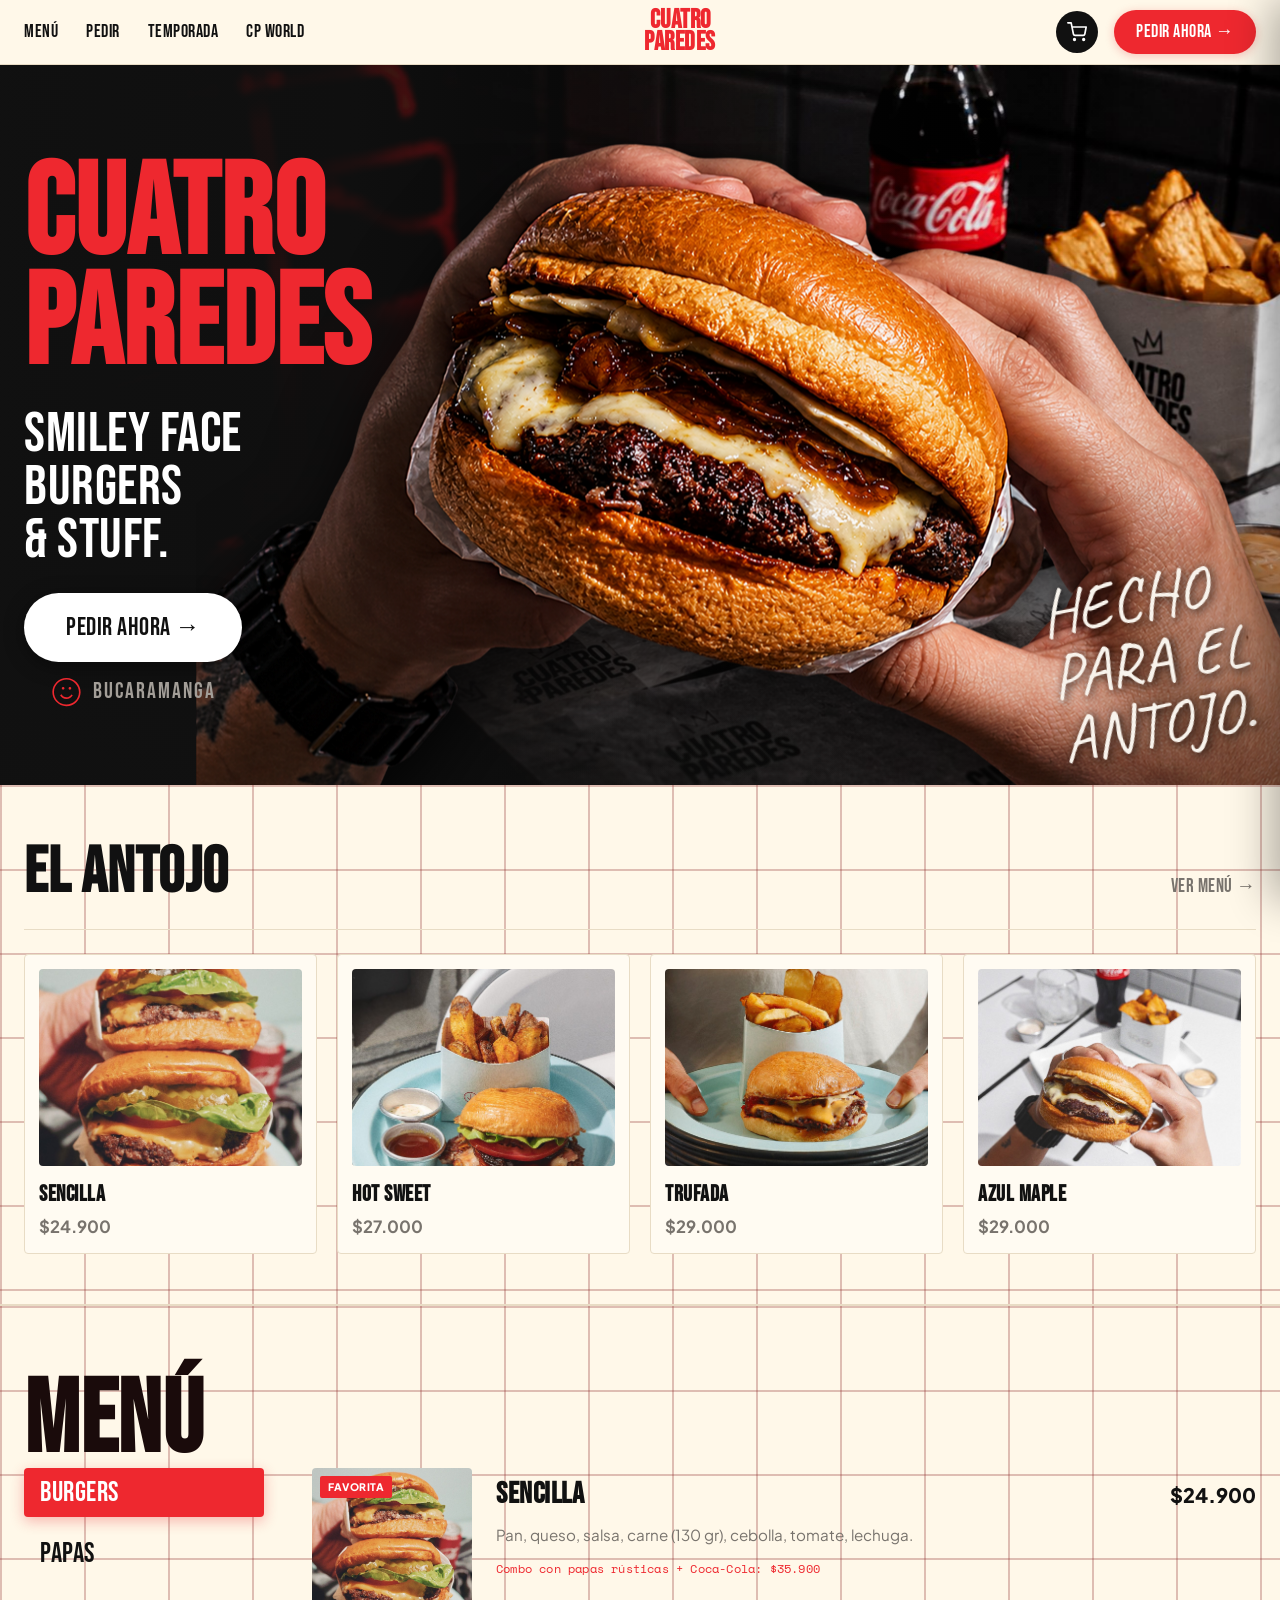
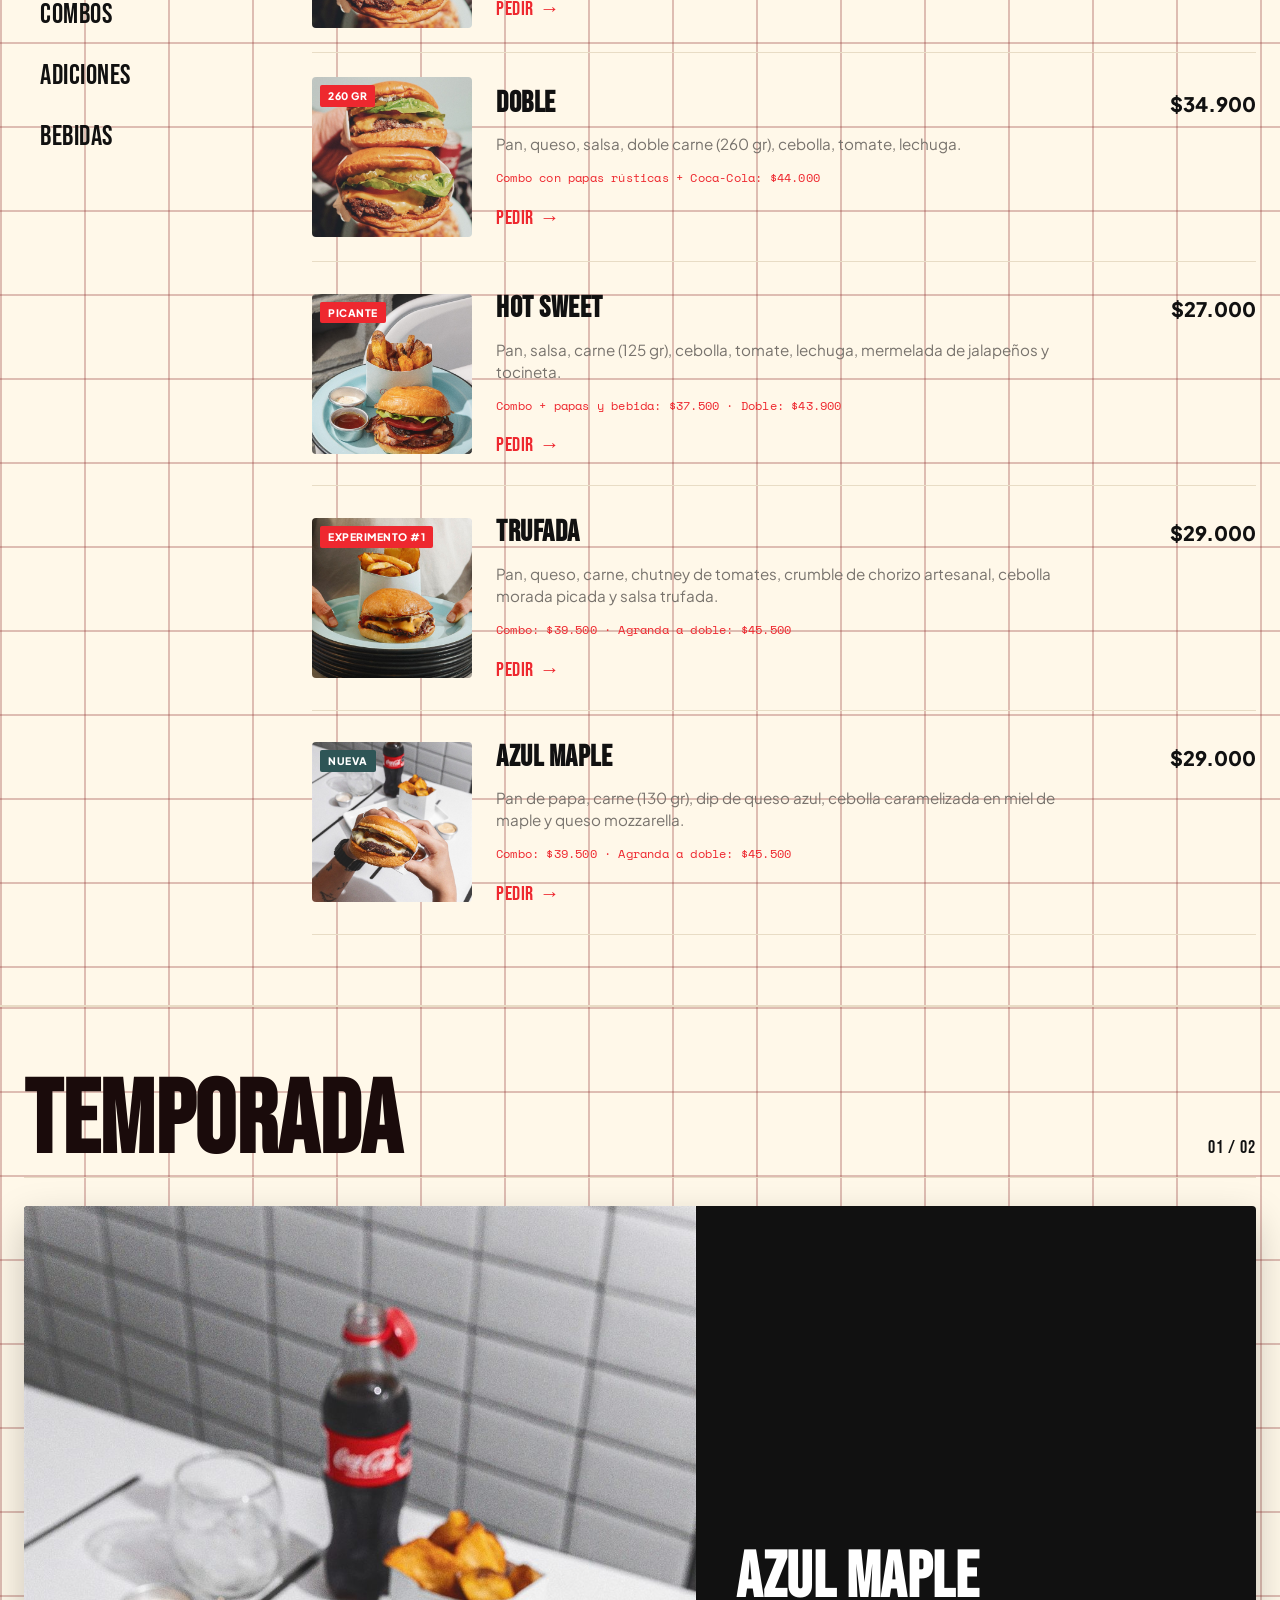
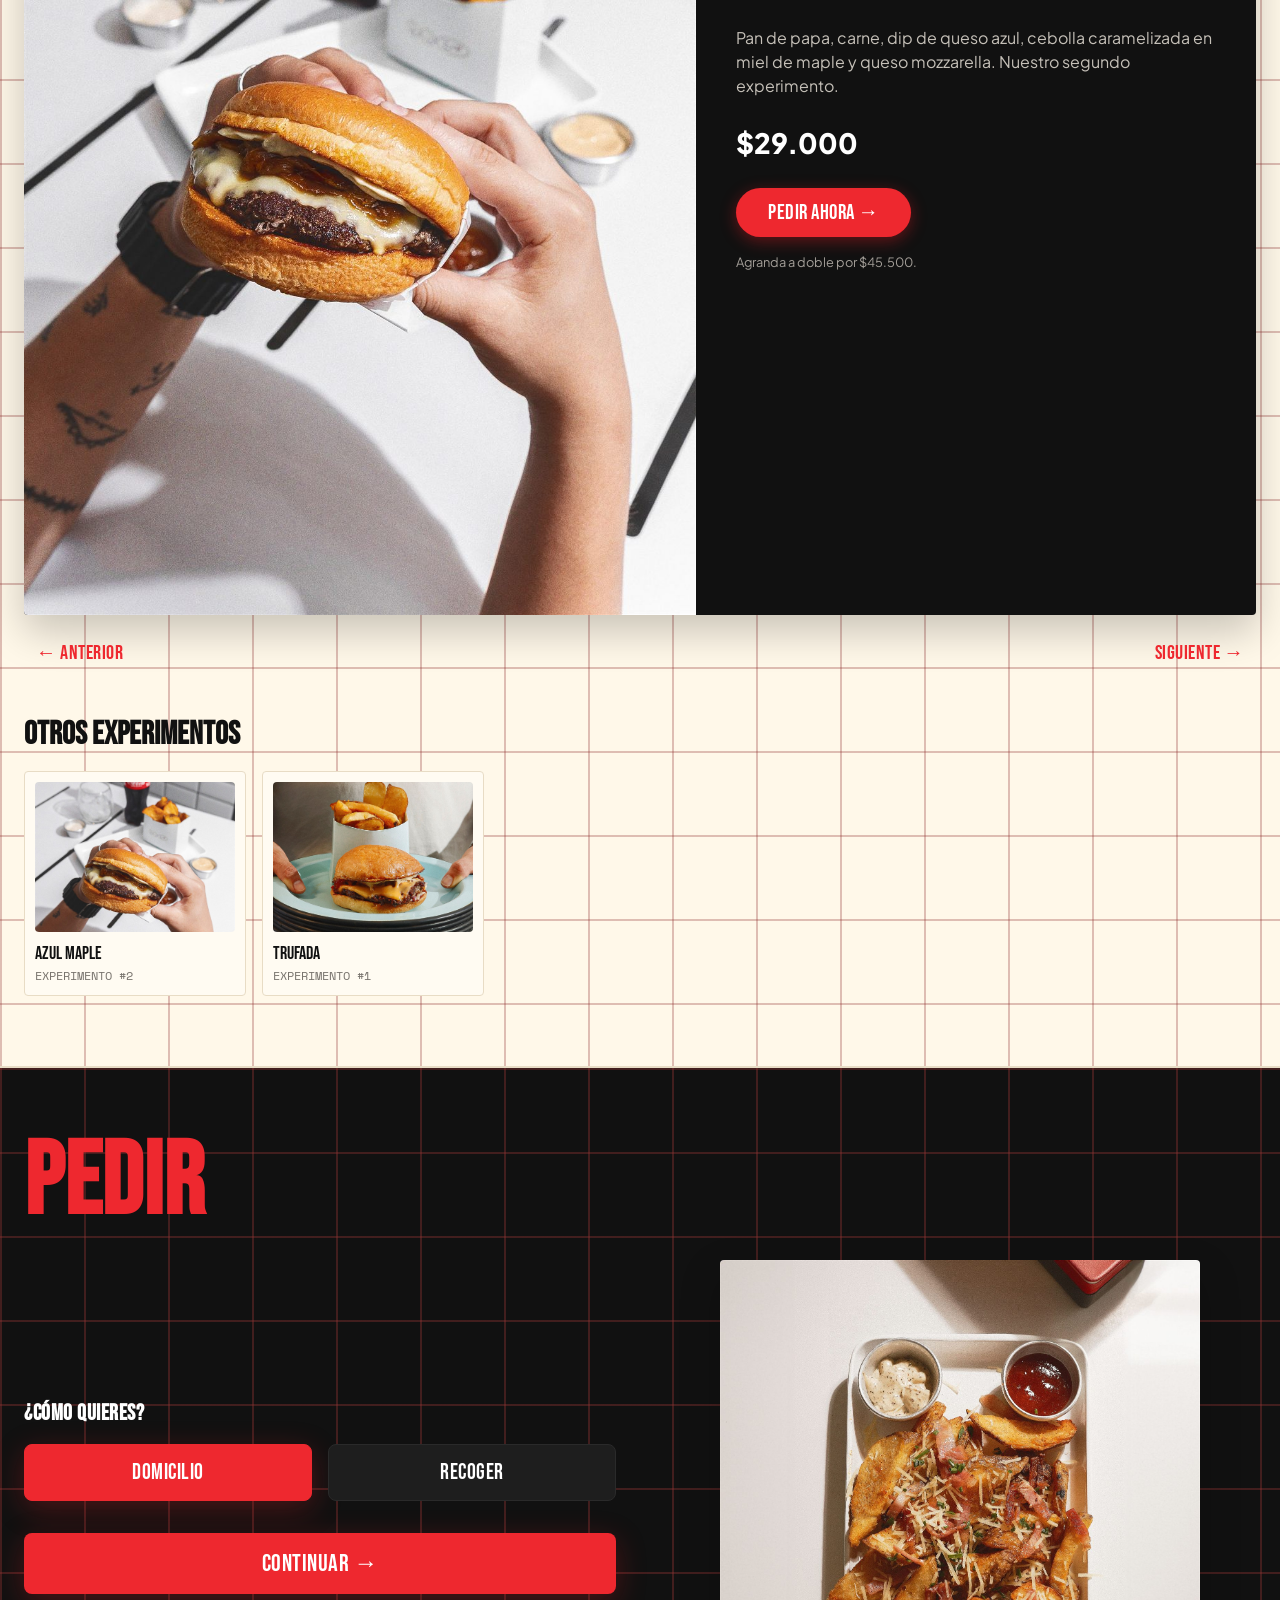
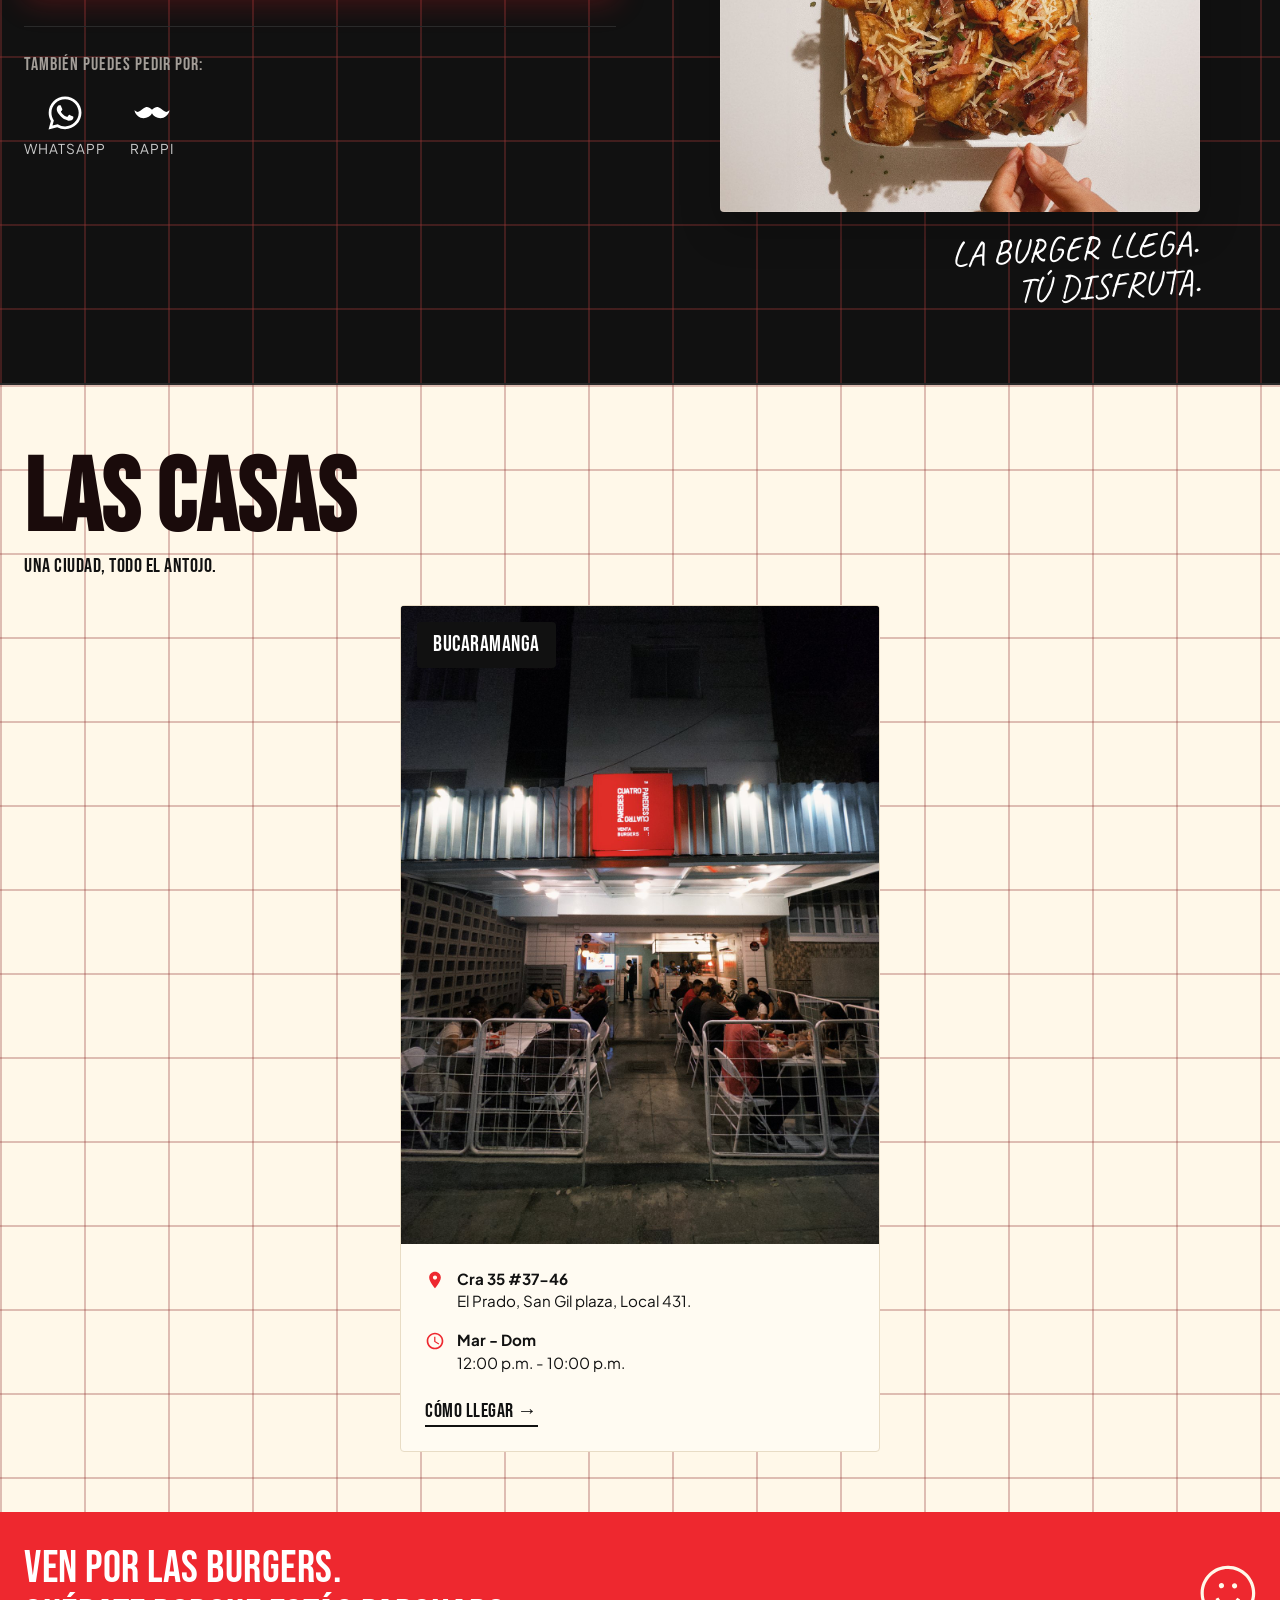
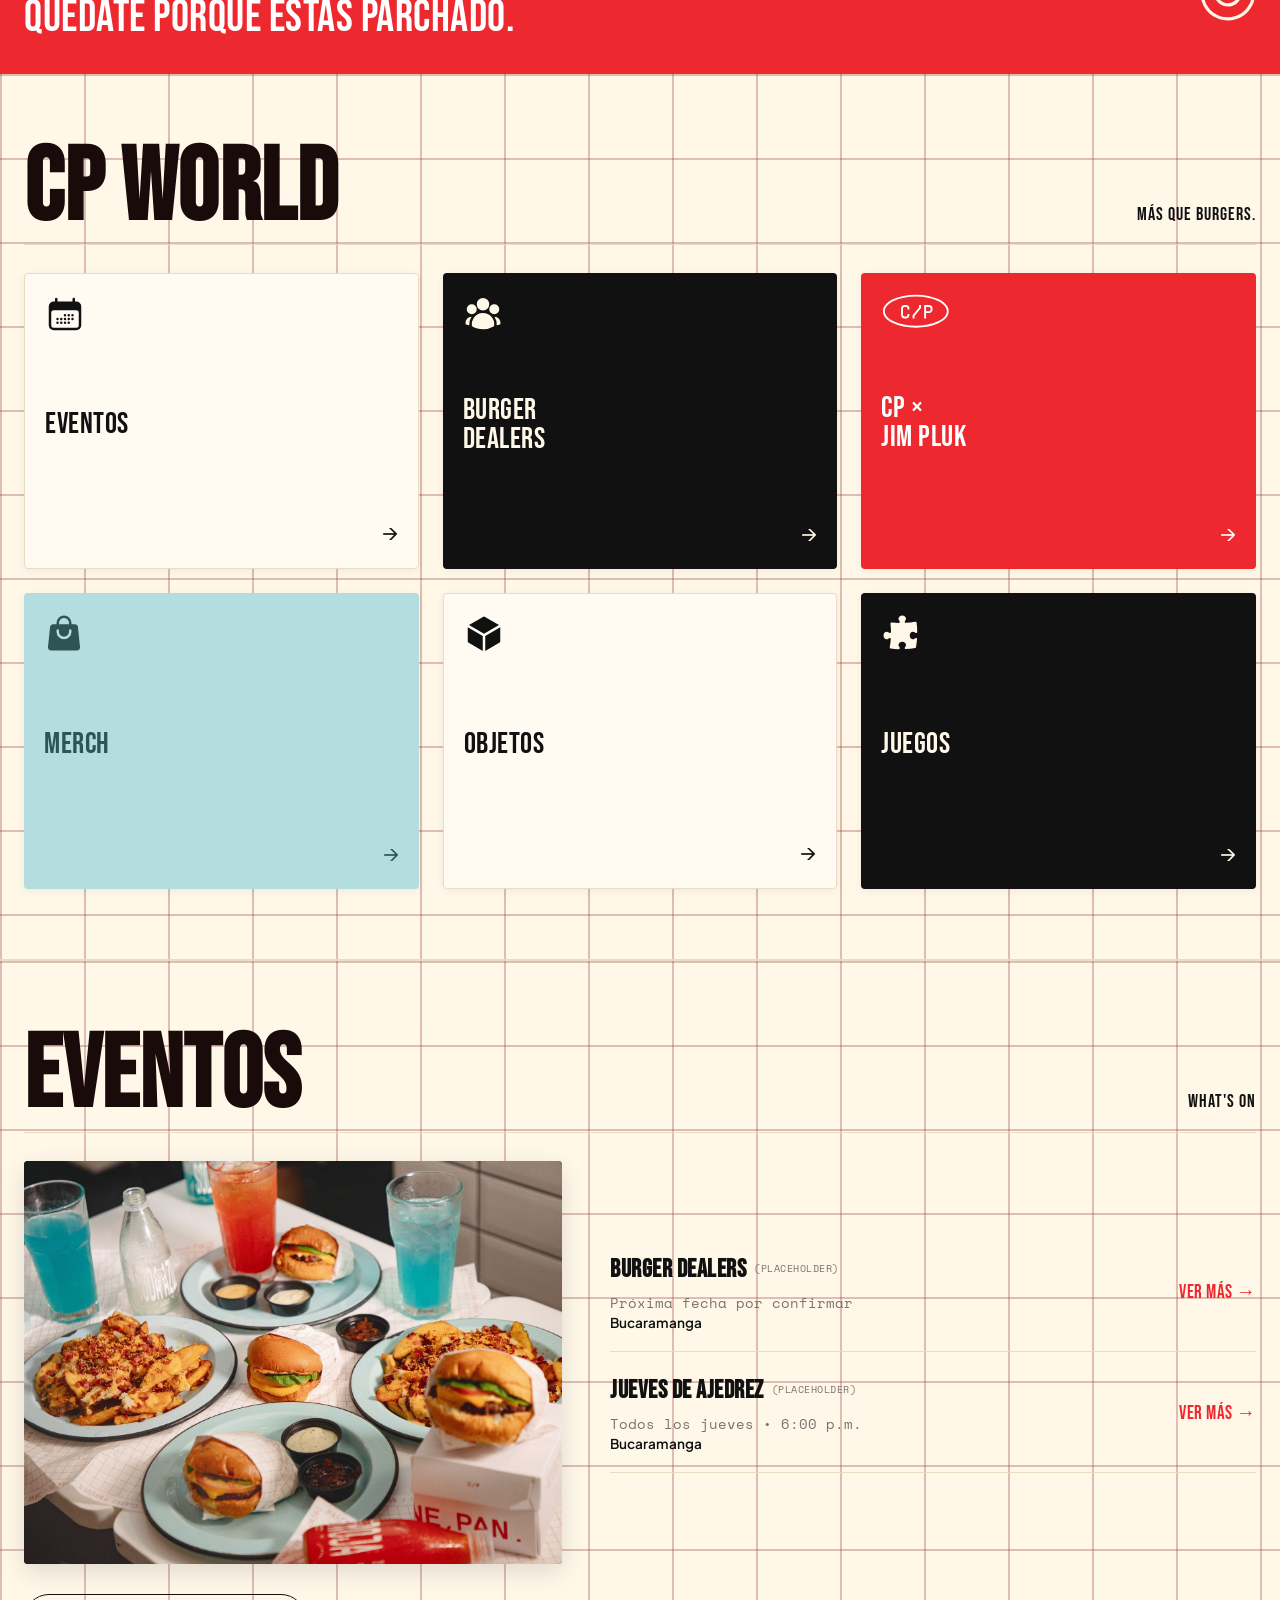
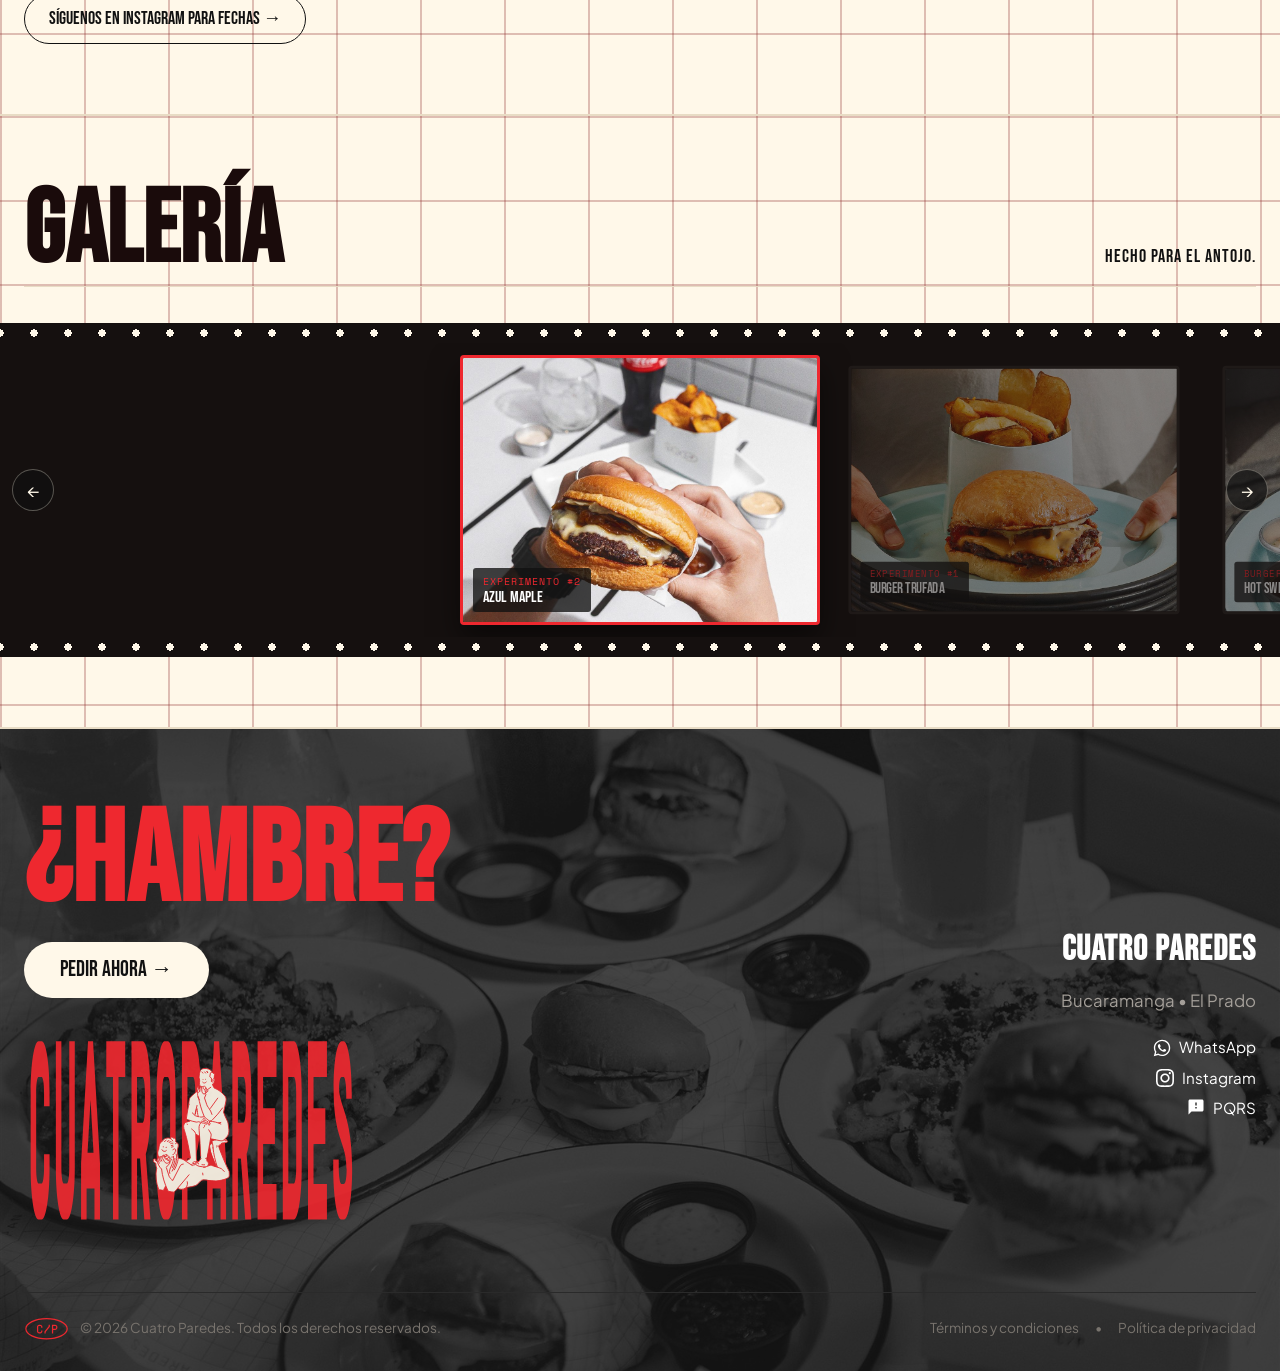
==== commit 87682e5d: "implementacion de carrusel" ====
--- a/index.html
+++ b/index.html
@@ -486,11 +486,21 @@
           <h2 class="section-title-giant">GALERÍA</h2>
           <span class="section-subtitle-right">HECHO PARA EL ANTOJO.</span>
         </div>
-
-        <!-- Cuadrícula de Fotos con Lightbox (renderizado desde season-archive.js) -->
-        <div class="archive-gallery-grid" id="archiveGalleryGrid">
+      </div>
+
+      <!-- Carrusel "Cinta CP": rollo de película 35mm. Va fuera de
+           .container a propósito para sangrar a todo el ancho de la
+           sección (efecto cine), mientras el título arriba respeta el
+           margen normal. Los fotogramas se generan desde season-archive.js;
+           el avance/loop/drag es JS liviano (scroll nativo, sin librerías). -->
+      <div class="film-carousel" id="filmCarousel">
+        <button class="film-nav-btn film-nav-prev" id="filmPrevBtn" aria-label="Foto anterior">&larr;</button>
+
+        <div class="film-strip-track" id="filmStripTrack">
           <!-- Renderizado dinámico desde season-archive.js -->
         </div>
+
+        <button class="film-nav-btn film-nav-next" id="filmNextBtn" aria-label="Foto siguiente">&rarr;</button>
       </div>
     </section>
   </main>
--- a/css/components.css
+++ b/css/components.css
@@ -1493,96 +1493,174 @@
   border-bottom: 2px solid var(--cp-cream-dark);
 }
 
-.archivo-layout {
-  display: grid;
-  grid-template-columns: 160px 1fr;
-  gap: 36px;
-}
-
-.archivo-years-col {
-  display: flex;
-  flex-direction: column;
-  gap: 12px;
-}
-
-.archive-year-btn {
-  background-color: var(--cp-cream-soft);
-  border: 1px solid var(--cp-cream-dark);
-  font-family: var(--font-display);
-  font-size: 1.7rem;
-  letter-spacing: 0.5px;
-  color: var(--cp-black);
-  padding: 10px 18px;
-  border-radius: var(--radius-sm);
-  text-align: center;
+/* Carrusel "Cinta CP": tira de película 35mm. ::before/::after pintan las
+   perforaciones (agujeros que "revelan" el crema de fondo de la sección,
+   por eso el radial-gradient usa --cp-cream como color del hueco en vez de
+   transparent -- así no depende de qué haya detrás). El track hace scroll
+   nativo (barato, acelerado por GPU); el resaltado del fotograma centrado
+   se resuelve con IntersectionObserver, no con un loop de scroll. */
+.film-carousel {
+  position: relative;
+  background-color: #15100f;
+  padding: 20px 0;
+  margin-top: 36px;
+}
+
+.film-carousel::before,
+.film-carousel::after {
+  content: '';
+  position: absolute;
+  left: 0;
+  right: 0;
+  height: 20px;
+  background-image: radial-gradient(circle, var(--cp-cream) 3.6px, transparent 3.7px);
+  background-size: 34px 20px;
+  background-position: 17px center;
+  background-repeat: repeat-x;
+  pointer-events: none;
+  z-index: 2;
+}
+
+.film-carousel::before {
+  top: 0;
+}
+
+.film-carousel::after {
+  bottom: 0;
+}
+
+.film-strip-track {
+  display: flex;
+  gap: 14px;
+  overflow-x: auto;
+  scroll-snap-type: x mandatory;
+  padding: 12px calc(50% - min(36vw, 180px));
+  cursor: grab;
+  scrollbar-width: none;
+  -ms-overflow-style: none;
+}
+
+.film-strip-track::-webkit-scrollbar {
+  display: none;
+}
+
+.film-strip-track.is-dragging {
+  cursor: grabbing;
+}
+
+.film-strip-track.is-autoplaying {
+  scroll-snap-type: none;
+}
+
+.film-frame {
+  position: relative;
+  flex: 0 0 auto;
+  width: min(72vw, 360px);
+  aspect-ratio: 4 / 3;
+  scroll-snap-align: center;
+  border-radius: 4px;
+  overflow: hidden;
+  border: 3px solid #2a2422;
+  background-color: var(--cp-black);
+  opacity: 0.5;
+  transform: scale(0.92);
+  transition: opacity 0.35s ease, transform 0.35s ease, border-color 0.35s ease;
+  cursor: pointer;
+}
+
+.film-frame.is-active {
+  opacity: 1;
+  transform: scale(1);
+  border-color: var(--cp-red);
+  box-shadow: 0 14px 30px rgba(0, 0, 0, 0.5);
+}
+
+.film-frame img {
+  width: 100%;
+  height: 100%;
+  object-fit: cover;
+  display: block;
+  pointer-events: none;
+}
+
+.film-frame-label {
+  position: absolute;
+  left: 10px;
+  bottom: 10px;
+  display: flex;
+  flex-direction: column;
+  gap: 2px;
+  padding: 6px 10px;
+  background-color: rgba(17, 17, 17, 0.78);
+  border-radius: 3px;
+  pointer-events: none;
+}
+
+.film-frame-tag {
+  font-family: var(--font-mono);
+  font-size: 0.6rem;
+  letter-spacing: 1px;
+  color: var(--cp-red);
+  text-transform: uppercase;
+}
+
+.film-frame-title {
+  font-family: var(--font-display);
+  font-size: 1rem;
+  color: var(--cp-white);
+  line-height: 1;
+}
+
+.film-nav-btn {
+  position: absolute;
+  top: 50%;
+  transform: translateY(-50%);
+  z-index: 3;
+  width: 42px;
+  height: 42px;
+  border-radius: 50%;
+  background-color: rgba(17, 17, 17, 0.7);
+  border: 1px solid rgba(255, 248, 233, 0.3);
+  color: var(--cp-cream);
+  font-size: 1.1rem;
+  display: flex;
+  align-items: center;
+  justify-content: center;
   cursor: pointer;
   transition: var(--transition);
 }
 
-.archive-year-btn:hover {
+.film-nav-btn:hover {
+  background-color: var(--cp-red);
   border-color: var(--cp-red);
 }
 
-.archive-year-btn.active {
-  background-color: var(--cp-red);
-  color: var(--cp-white);
-  border-color: var(--cp-red);
-}
-
-.archive-gallery-grid {
-  display: grid;
-  grid-template-columns: repeat(3, 1fr);
-  gap: 16px;
-}
-
-.archive-photo-card {
-  position: relative;
-  aspect-ratio: 4 / 3;
-  border-radius: var(--radius-sm);
-  overflow: hidden;
-  background-color: var(--cp-black);
-  cursor: pointer;
-}
-
-.archive-photo-card img {
-  width: 100%;
-  height: 100%;
-  object-fit: cover;
-  transition: transform 0.4s ease;
-}
-
-.archive-photo-card:hover img {
-  transform: scale(1.08);
-}
-
-.archive-photo-overlay {
-  position: absolute;
-  bottom: 0;
-  left: 0;
-  width: 100%;
-  padding: 12px 14px;
-  background: linear-gradient(to top, rgba(0,0,0,0.8) 0%, transparent 100%);
-  display: flex;
-  flex-direction: column;
-  color: var(--cp-white);
-  opacity: 0;
-  transition: opacity 0.25s ease;
-}
-
-.archive-photo-card:hover .archive-photo-overlay {
-  opacity: 1;
-}
-
-.archive-tag {
-  font-size: 0.7rem;
-  font-weight: 800;
-  color: var(--cp-red);
-  text-transform: uppercase;
-}
-
-.archive-photo-title {
-  font-family: var(--font-display);
-  font-size: 1.1rem;
+.film-nav-prev {
+  left: 12px;
+}
+
+.film-nav-next {
+  right: 12px;
+}
+
+@media (prefers-reduced-motion: reduce) {
+  .film-frame {
+    transition: none;
+  }
+}
+
+@media (max-width: 640px) {
+  .film-nav-btn {
+    display: none;
+  }
+
+  .film-frame {
+    width: 82vw;
+  }
+
+  .film-strip-track {
+    padding: 12px calc(50% - 41vw);
+  }
 }
 
 /* --------------------------------------------------------------------------
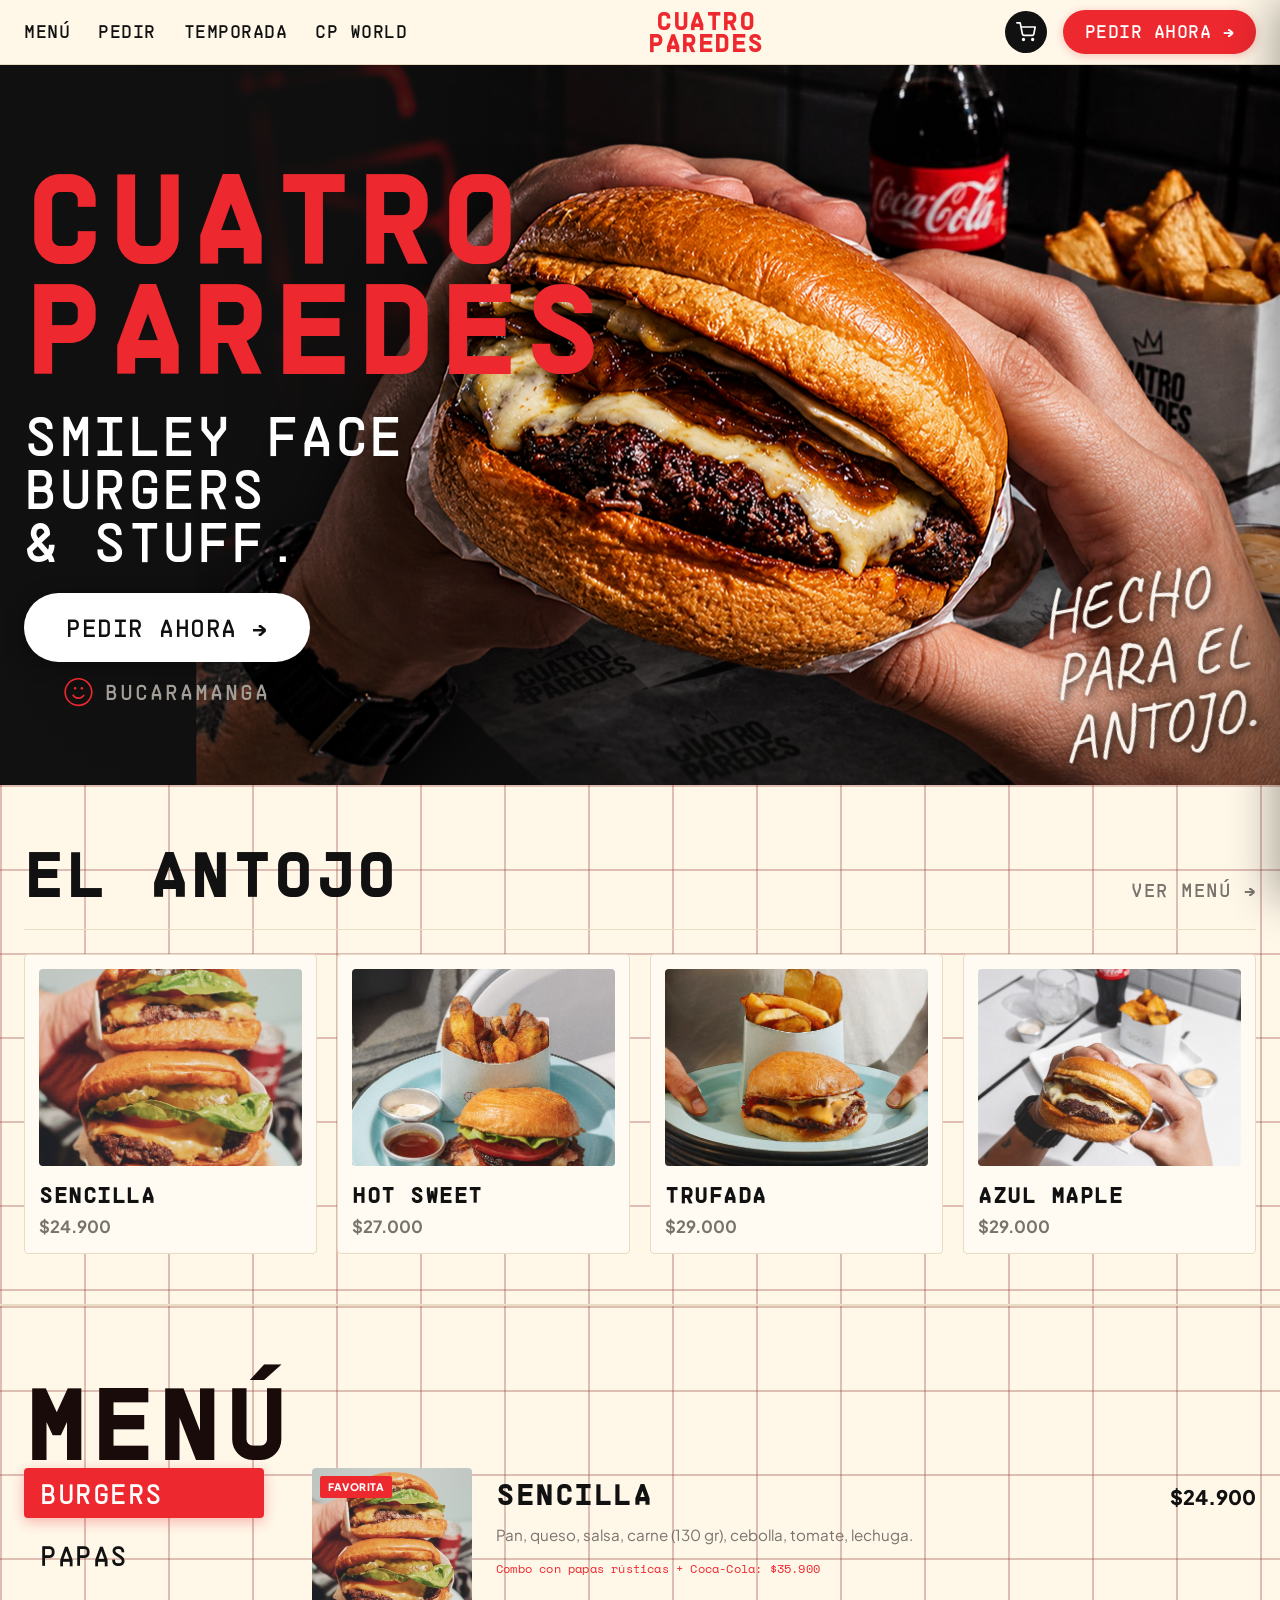
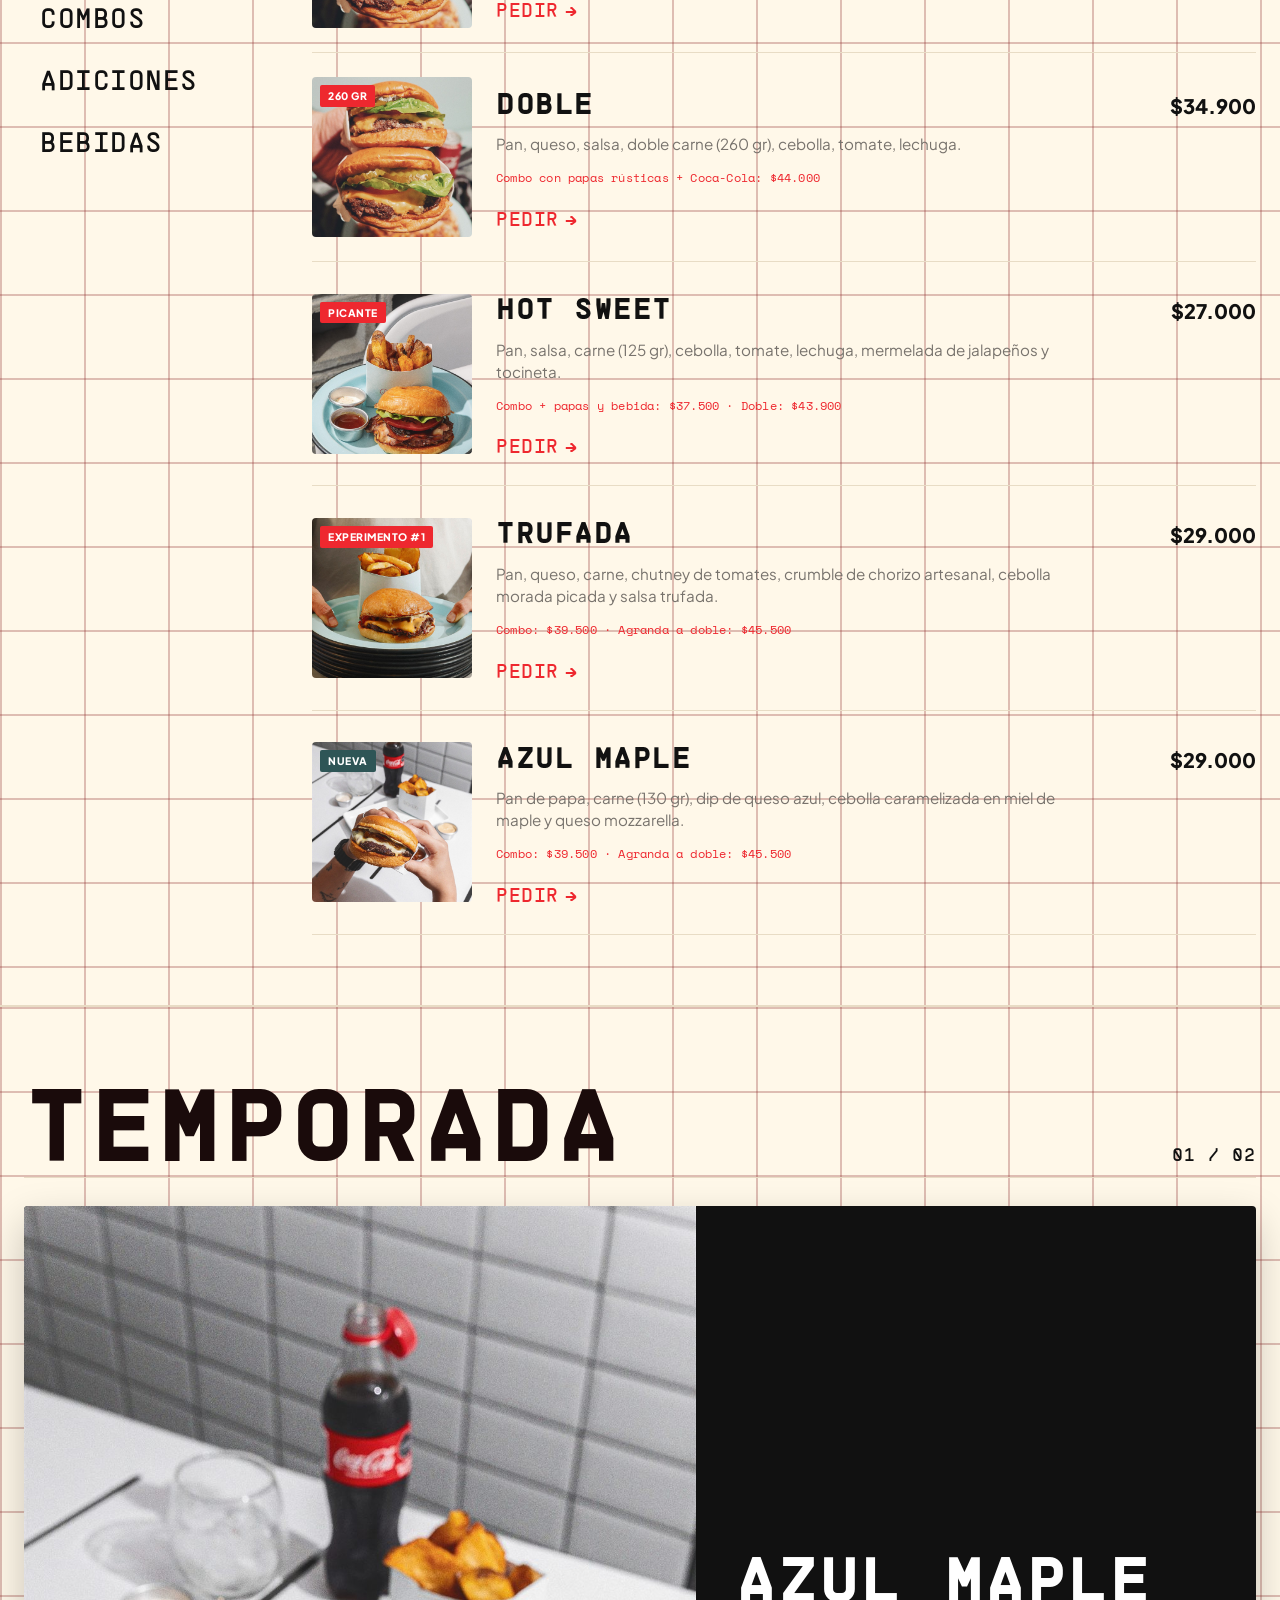
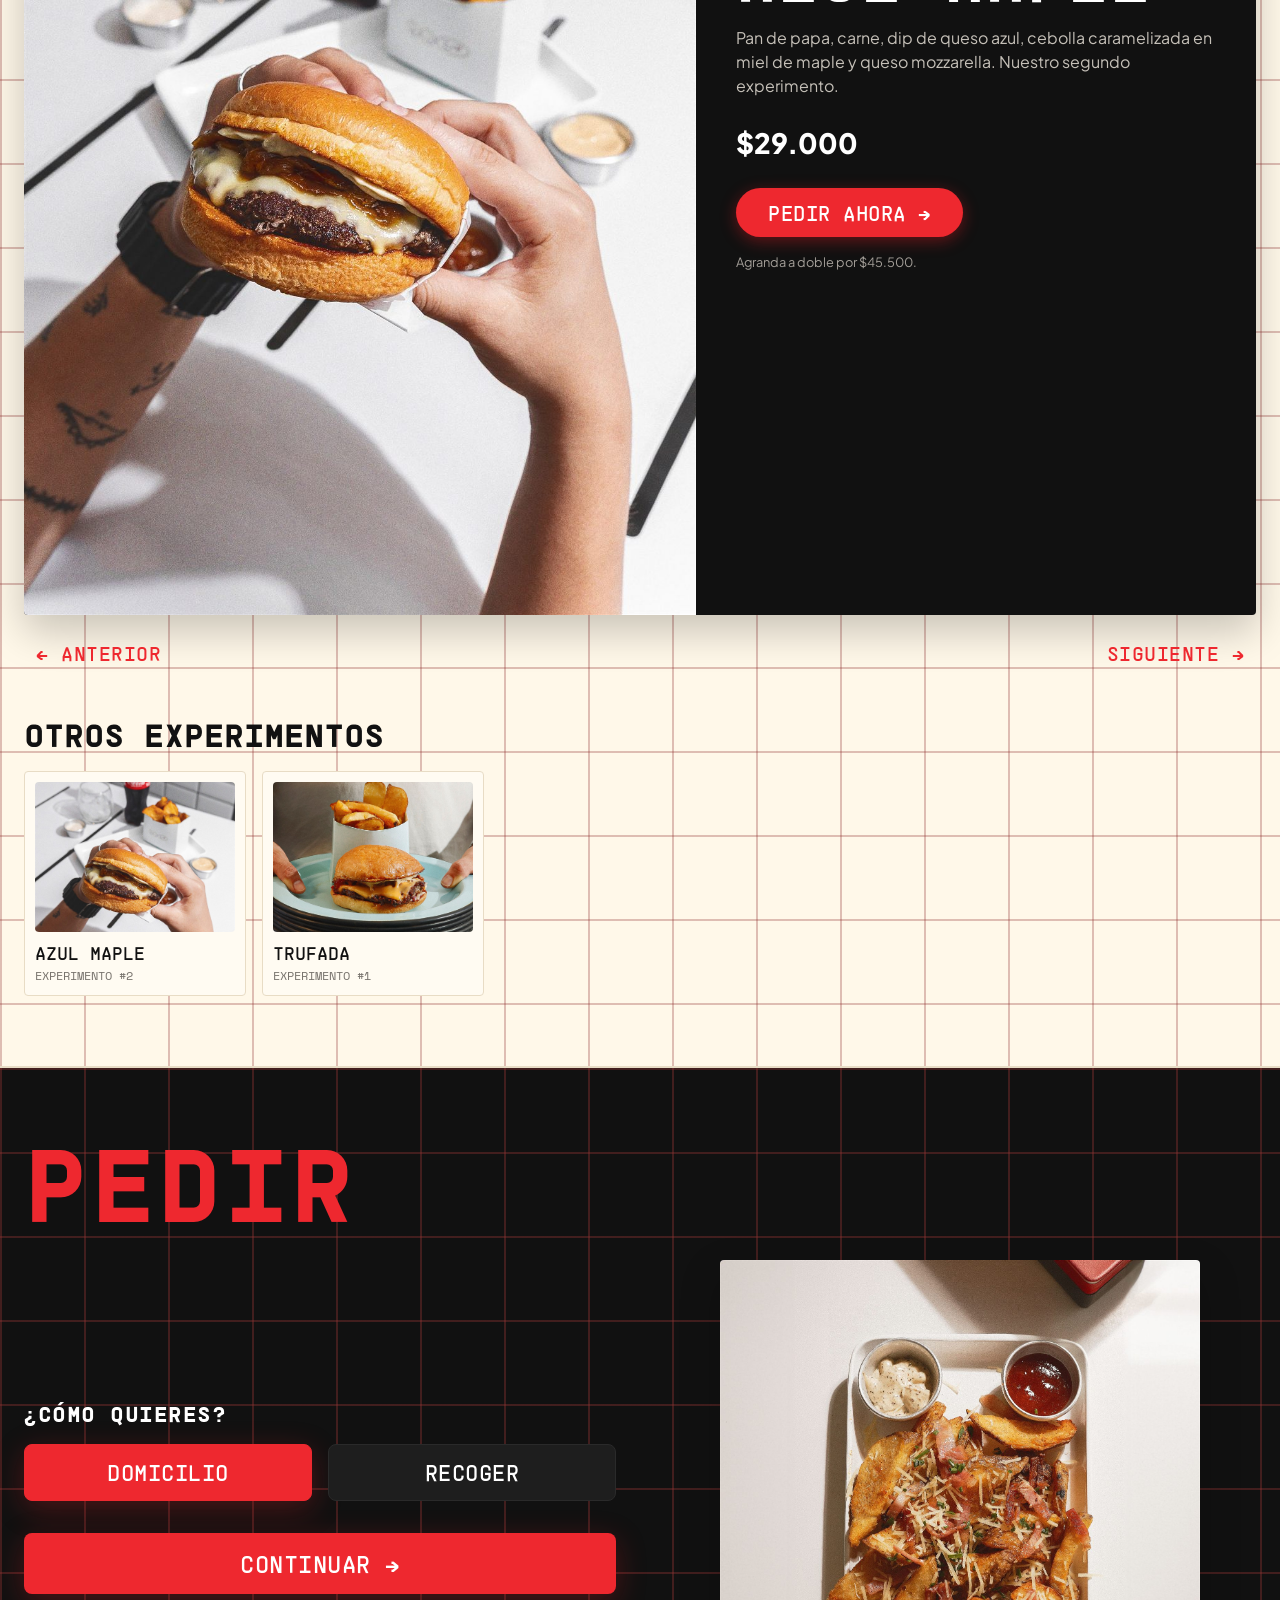
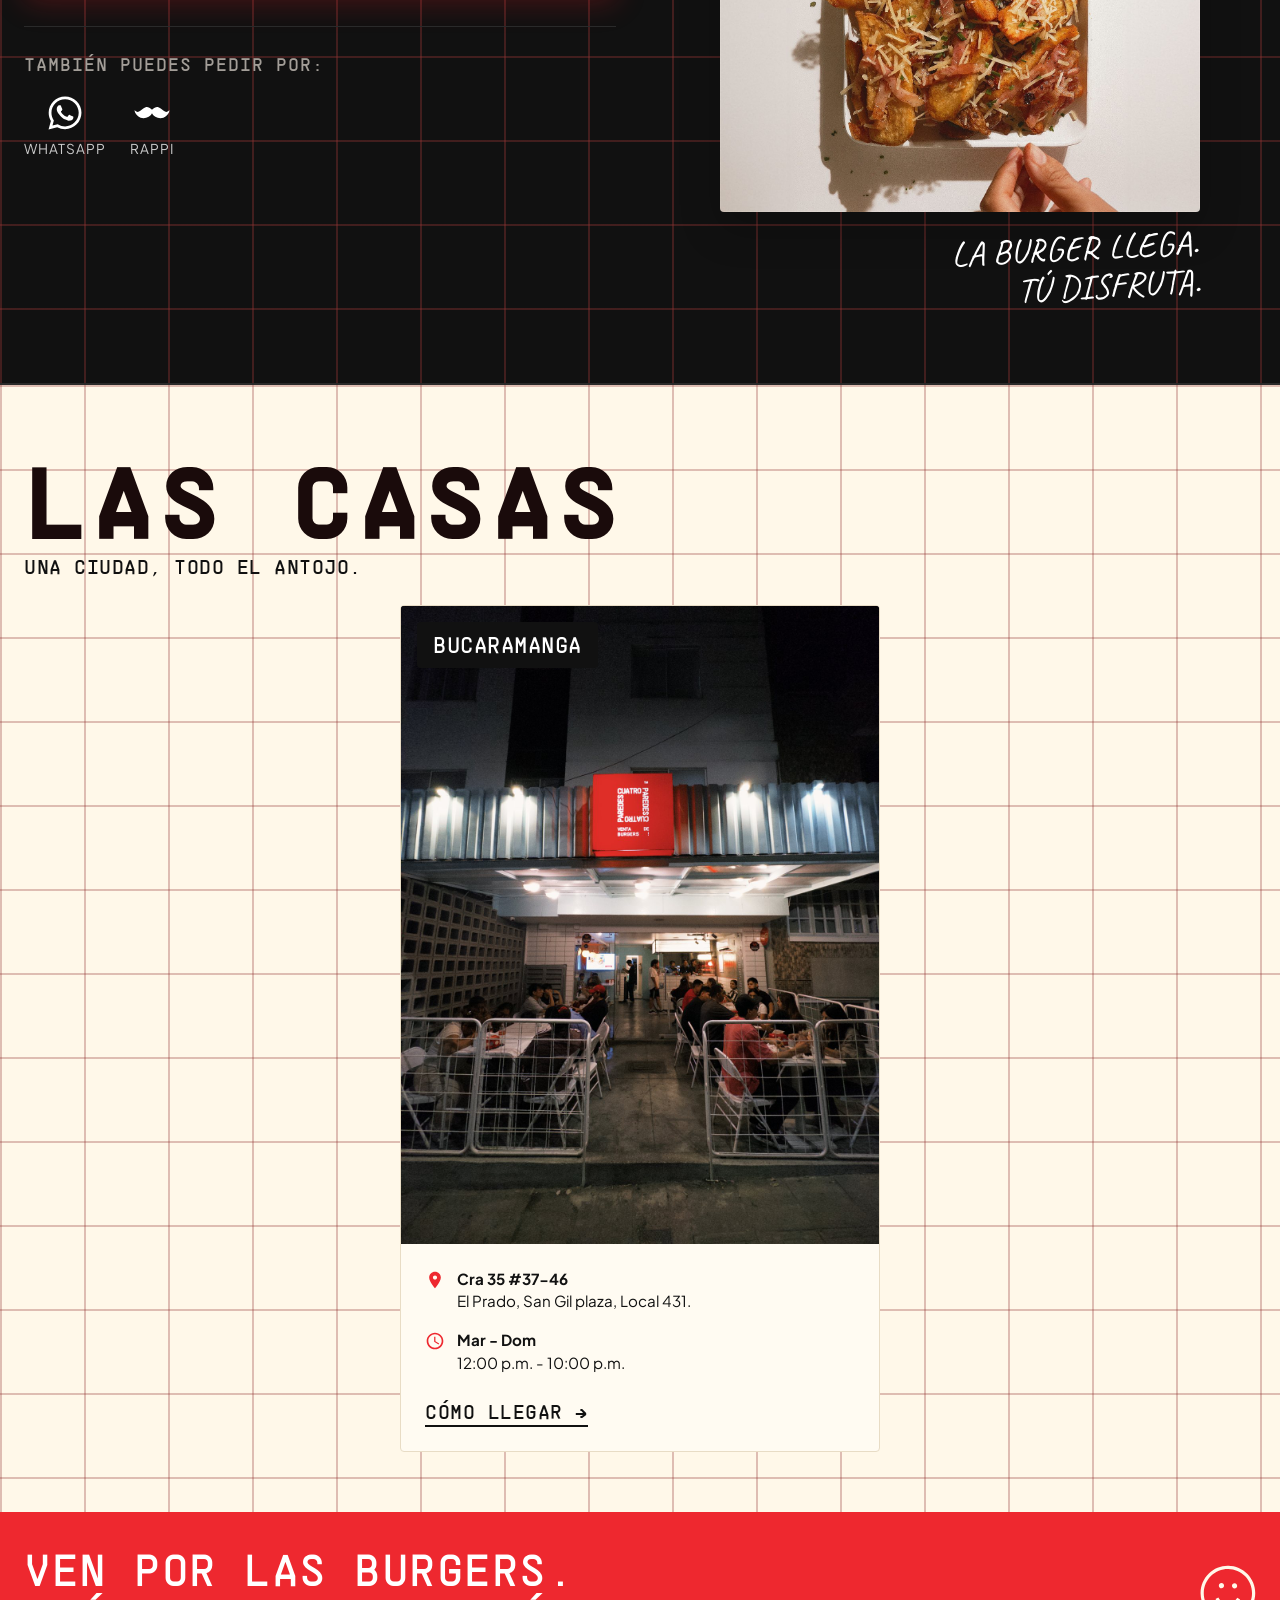
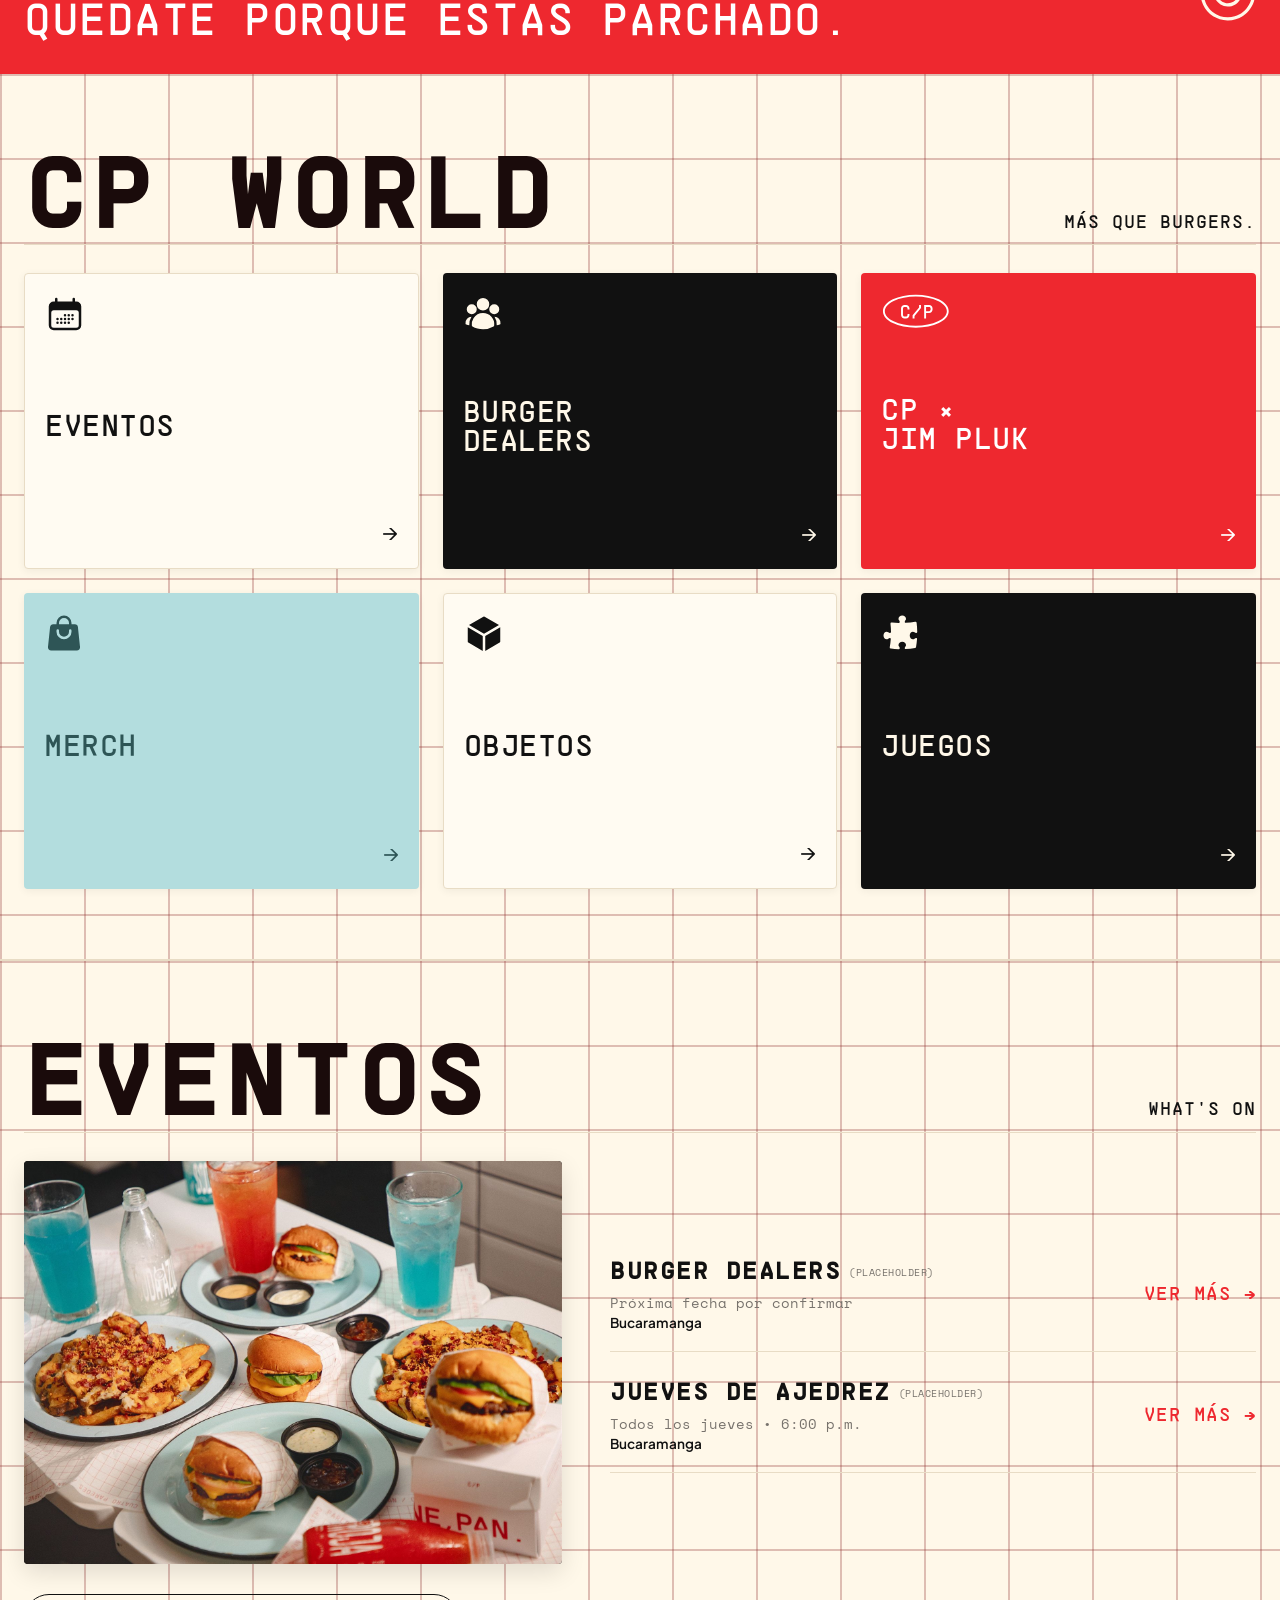
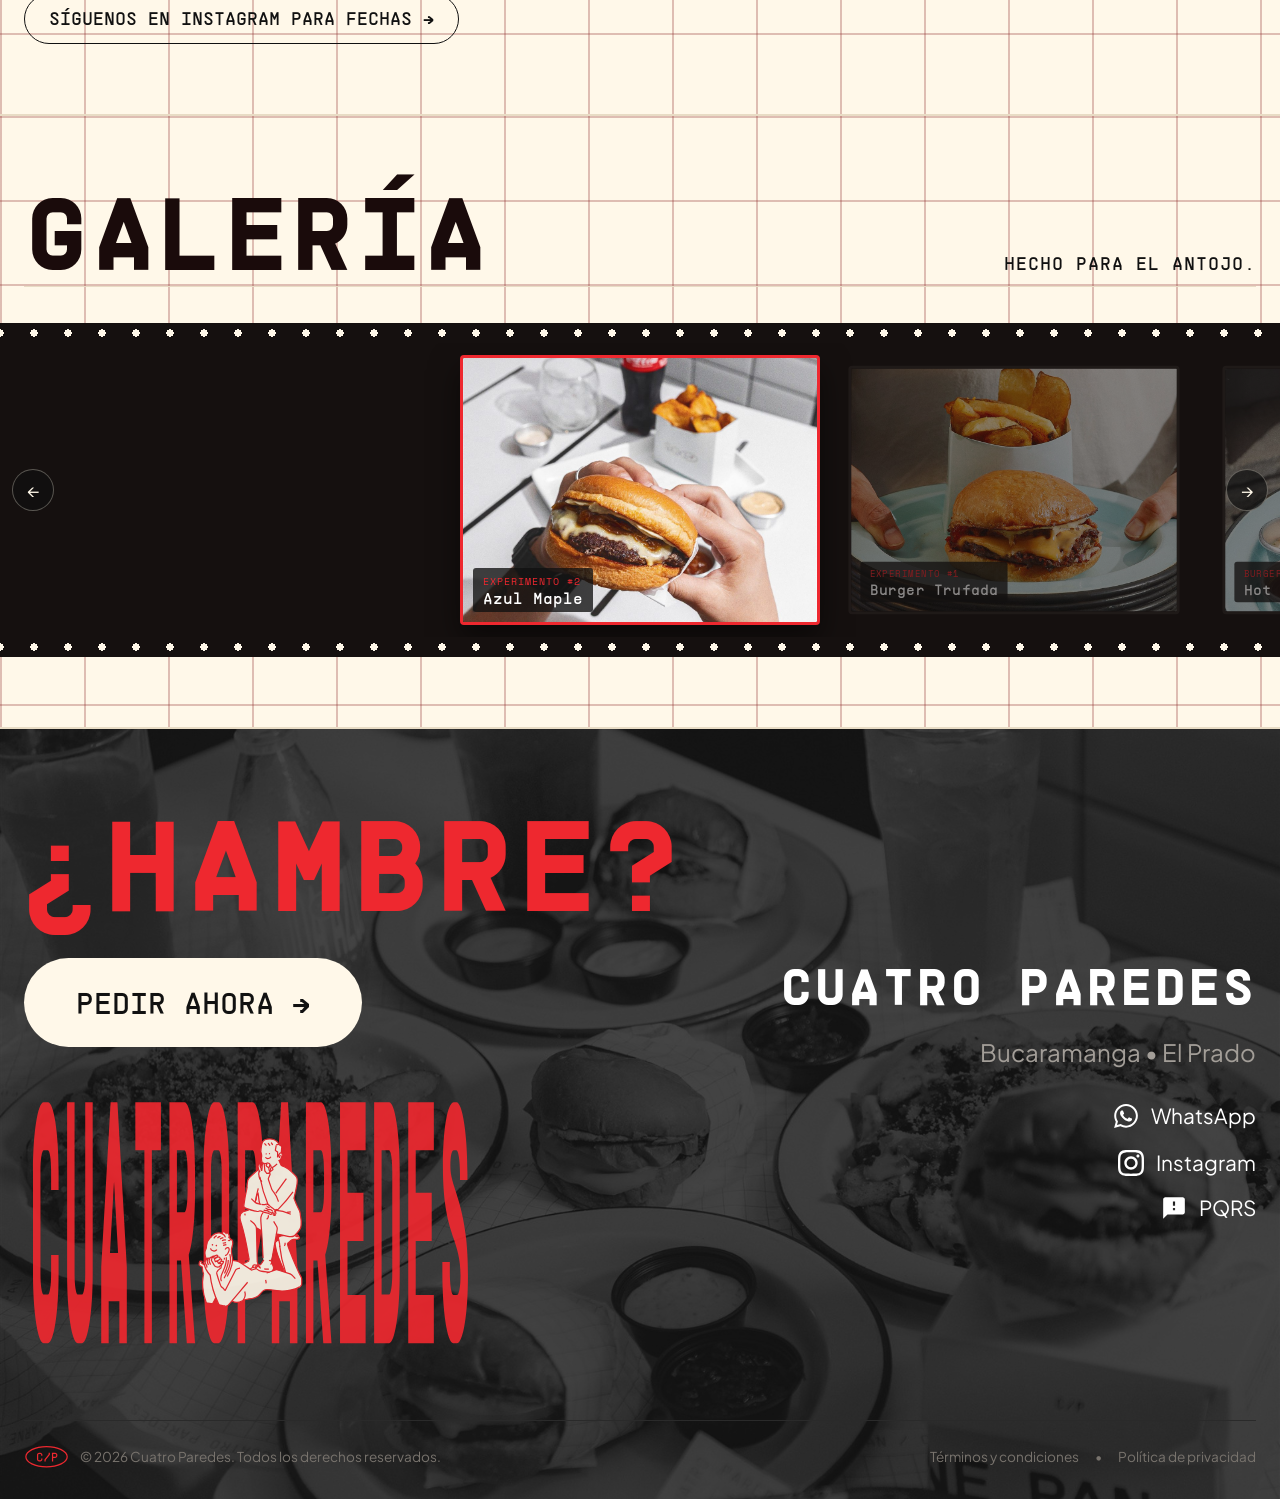
==== commit 6b5e1e95: "feat: chat con LiveConnect para consultas y pedidos Módulo js/chat (config, contexto, widget, ui, or" ====
--- a/index.html
+++ b/index.html
@@ -11,6 +11,7 @@
   <link rel="stylesheet" href="css/components.css">
   <link rel="stylesheet" href="css/responsive.css">
   <link rel="stylesheet" href="css/game.css">
+  <link rel="stylesheet" href="css/chat.css">
   
   <link rel="icon" href="data:image/svg+xml,<svg xmlns='http://www.w3.org/2000/svg' viewBox='0 0 100 100'><rect width='100' height='100' rx='20' fill='%23EE282F'/><text x='50%' y='65%' font-size='50' font-family='sans-serif' font-weight='900' fill='white' text-anchor='middle'>CP</text></svg>">
 </head>
@@ -602,9 +603,9 @@
         <input type="text" id="checkoutCustomerNotes" class="cart-input" placeholder="¿Algún cambio? (ej. Sin cebolla, extra salsa...)">
       </div>
 
-      <button class="btn-whatsapp-order" id="whatsappOrderBtn">
-        <svg width="22" height="22" viewBox="205 325 191 192" fill="currentColor"><path fill-rule="nonzero" d="M 340.722656 438.273438 C 338.539062 437.183594 327.804688 431.902344 325.804688 431.175781 C 323.800781 430.445312 322.347656 430.082031 320.890625 432.265625 C 319.433594 434.453125 315.25 439.367188 313.976562 440.824219 C 312.703125 442.28125 311.429688 442.460938 309.246094 441.371094 C 307.0625 440.277344 300.027344 437.972656 291.6875 430.539062 C 285.199219 424.75 280.816406 417.601562 279.542969 415.417969 C 278.269531 413.230469 279.410156 412.050781 280.5 410.964844 C 281.484375 409.988281 282.683594 408.414062 283.777344 407.140625 C 284.867188 405.867188 285.230469 404.953125 285.960938 403.5 C 286.6875 402.042969 286.324219 400.765625 285.777344 399.675781 C 285.230469 398.582031 280.867188 387.839844 279.046875 383.46875 C 277.273438 379.214844 275.472656 379.789062 274.132812 379.722656 C 272.859375 379.660156 271.40625 379.644531 269.949219 379.644531 C 268.496094 379.644531 266.128906 380.191406 264.128906 382.375 C 262.125 384.5625 256.484375 389.84375 256.484375 400.585938 C 256.484375 411.328125 264.308594 421.707031 265.402344 423.164062 C 266.492188 424.621094 280.796875 446.664062 302.695312 456.117188 C 307.90625 458.367188 311.972656 459.710938 315.144531 460.714844 C 320.375 462.378906 325.132812 462.144531 328.894531 461.582031 C 333.089844 460.953125 341.8125 456.300781 343.632812 451.203125 C 345.449219 446.105469 345.449219 441.734375 344.90625 440.824219 C 344.359375 439.914062 342.902344 439.367188 340.722656 438.273438 M 300.886719 492.648438 L 300.855469 492.648438 C 287.824219 492.644531 275.042969 489.144531 263.890625 482.53125 L 261.238281 480.957031 L 233.753906 488.164062 L 241.089844 461.375 L 239.363281 458.628906 C 232.09375 447.066406 228.253906 433.707031 228.257812 419.988281 C 228.273438 379.960938 260.855469 347.390625 300.914062 347.390625 C 320.308594 347.402344 338.546875 354.960938 352.257812 368.683594 C 365.96875 382.40625 373.515625 400.648438 373.507812 420.046875 C 373.492188 460.082031 340.914062 492.648438 300.886719 492.648438 M 362.695312 358.257812 C 346.195312 341.746094 324.257812 332.648438 300.882812 332.640625 C 252.722656 332.640625 213.527344 371.820312 213.507812 419.984375 C 213.5 435.378906 217.523438 450.40625 225.171875 463.652344 L 212.773438 508.914062 L 259.09375 496.769531 C 271.855469 503.726562 286.226562 507.394531 300.847656 507.402344 L 300.886719 507.402344 C 300.886719 507.402344 300.882812 507.402344 300.886719 507.402344 C 349.042969 507.402344 388.242188 468.214844 388.261719 420.054688 C 388.269531 396.714844 379.191406 374.765625 362.695312 358.257812 "/></svg>
-        ENVIAR PEDIDO A WHATSAPP
+      <button class="btn-chat-order" id="chatOrderBtn">
+        <svg width="24" height="24" viewBox="0 0 24 24" fill="currentColor" aria-hidden="true"><path fill-rule="evenodd" d="M4.804 21.644A6.707 6.707 0 0 0 6 21.75a6.721 6.721 0 0 0 3.583-1.029c.774.182 1.584.279 2.417.279 5.322 0 9.75-3.97 9.75-9 0-5.03-4.428-9-9.75-9s-9.75 3.97-9.75 9c0 2.409 1.025 4.587 2.674 6.192.232.226.277.428.254.543a3.73 3.73 0 0 1-.814 1.686.75.75 0 0 0 .44 1.223ZM8.25 10.875a1.125 1.125 0 1 0 0 2.25 1.125 1.125 0 0 0 0-2.25ZM10.875 12a1.125 1.125 0 1 1 2.25 0 1.125 1.125 0 0 1-2.25 0Zm4.875-1.125a1.125 1.125 0 1 0 0 2.25 1.125 1.125 0 0 0 0-2.25Z" clip-rule="evenodd"/></svg>
+        ENVIAR PEDIDO POR CHAT
       </button>
     </div>
   </aside>
@@ -780,6 +781,11 @@
   <script src="js/menu-data.js"></script>
   <script src="js/cart.js"></script>
   <script src="js/season-archive.js"></script>
+  <script src="js/chat/chat-config.js"></script>
+  <script src="js/chat/chat-context.js"></script>
+  <script src="js/chat/chat-widget.js"></script>
+  <script src="js/chat/chat-ui.js"></script>
+  <script src="js/chat/chat.js"></script>
   <script src="js/app.js"></script>
   <script src="js/store-map.js"></script>
 
--- a/css/main.css
+++ b/css/main.css
@@ -2,7 +2,61 @@
    CUATRO PAREDES - ESTILOS PRINCIPALES Y VARIABLES GLOBALES
    ========================================================================== */
 
-@import url('https://fonts.googleapis.com/css2?family=Bebas+Neue&family=Plus+Jakarta+Sans:ital,wght@0,300;0,400;0,500;0,600;0,700;0,800;1,400;1,600&family=Permanent+Marker&family=Caveat:wght@600;700&family=Space+Mono:wght@400;700&display=swap');
+@import url('https://fonts.googleapis.com/css2?family=Plus+Jakarta+Sans:ital,wght@0,300;0,400;0,500;0,600;0,700;0,800;1,400;1,600&family=Permanent+Marker&family=Caveat:wght@600;700&family=Space+Mono:wght@400;700&display=swap');
+
+/* Supply (Pangram Pangram Foundry) — la tipografía de despliegue real de
+   la marca, tal como aparece en el menú impreso y en el deck interno
+   (Supply-Regular / Medium en el .ai del menú). Licencia propia del
+   cliente, comprada aparte; los archivos viven en el repo (assets/fonts)
+   para que Netlify los sirva -- no dependen de nada instalado en local.
+   woff2 primero (más liviano, todo navegador moderno lo soporta); otf de
+   respaldo solo para motores muy viejos. Un solo font-family con varios
+   font-weight en vez de nombres por peso, para poder seguir usando
+   font-weight normal en el resto del CSS. */
+@font-face {
+  font-family: 'Supply';
+  src: url('../assets/fonts/Supply-UltraLight.woff2') format('woff2'),
+       url('../assets/fonts/Supply-UltraLight.otf') format('opentype');
+  font-weight: 250;
+  font-style: normal;
+  font-display: swap;
+}
+
+@font-face {
+  font-family: 'Supply';
+  src: url('../assets/fonts/Supply-Light.woff2') format('woff2'),
+       url('../assets/fonts/Supply-Light.otf') format('opentype');
+  font-weight: 300;
+  font-style: normal;
+  font-display: swap;
+}
+
+@font-face {
+  font-family: 'Supply';
+  src: url('../assets/fonts/Supply-Regular.woff2') format('woff2'),
+       url('../assets/fonts/Supply-Regular.otf') format('opentype');
+  font-weight: 400;
+  font-style: normal;
+  font-display: swap;
+}
+
+@font-face {
+  font-family: 'Supply';
+  src: url('../assets/fonts/Supply-Medium.woff2') format('woff2'),
+       url('../assets/fonts/Supply-Medium.otf') format('opentype');
+  font-weight: 500;
+  font-style: normal;
+  font-display: swap;
+}
+
+@font-face {
+  font-family: 'Supply';
+  src: url('../assets/fonts/Supply-Bold.woff2') format('woff2'),
+       url('../assets/fonts/Supply-Bold.otf') format('opentype');
+  font-weight: 700;
+  font-style: normal;
+  font-display: swap;
+}
 
 :root {
   /* Paleta de Colores Oficial Cuatro Paredes (extraída de los valores RGB
@@ -34,7 +88,7 @@
   --cp-muted-light: #A39E98;
 
   /* Tipografías */
-  --font-display: 'Bebas Neue', 'Impact', sans-serif;
+  --font-display: 'Supply', 'Bebas Neue', 'Impact', sans-serif;
   --font-body: 'Plus Jakarta Sans', -apple-system, BlinkMacSystemFont, sans-serif;
   --font-hand: 'Caveat', 'Permanent Marker', cursive;
   --font-mono: 'Space Mono', 'IBM Plex Mono', monospace;
--- a/css/components.css
+++ b/css/components.css
@@ -1737,6 +1737,37 @@
   opacity: 0.92;
 }
 
+/* Con Supply, "¿HAMBRE?" quedó visualmente más grande que con Bebas Neue,
+   y el botón (pensado para el tamaño anterior) se sentía pegado/chico
+   al lado, y con espacio de arriba y de abajo distinto (24px de
+   margin-bottom del h2 + 4px del botón contra los 32px de la ilustración).
+   Se agranda solo en pantallas de escritorio -- en mobile queda igual que
+   antes. Acá se pasa el bloque a flex con un solo "gap" en vez de varios
+   márgenes sueltos: así arriba y abajo del botón queda exactamente el
+   mismo espacio, no aproximado. */
+@media (min-width: 1025px) {
+  .footer-hambre-block {
+    display: flex;
+    flex-direction: column;
+    align-items: flex-start;
+    gap: 40px;
+  }
+
+  .footer-hambre-block h2 {
+    margin-bottom: 0;
+  }
+
+  .btn-footer-pedir {
+    font-size: 1.9rem;
+    padding: 22px 52px;
+  }
+
+  .footer-illustration {
+    max-width: 460px;
+    margin-top: 0;
+  }
+}
+
 .footer-links-block {
   display: flex;
   flex-direction: column;
@@ -1777,6 +1808,34 @@
 .footer-social-link:hover {
   color: var(--cp-red);
   transform: translateX(-4px);
+}
+
+/* El bloque derecho del footer (marca, ciudad, redes) se veía chico en
+   pantallas de escritorio comparado con el "¿HAMBRE?" ya agrandado al
+   lado. Solo desktop -- en mobile se queda exactamente como está. */
+@media (min-width: 1025px) {
+  .footer-brand-title {
+    font-size: 3.2rem;
+  }
+
+  .footer-cities {
+    font-size: 1.5rem;
+    margin-bottom: 18px;
+  }
+
+  .footer-social-links {
+    gap: 16px;
+  }
+
+  .footer-social-link {
+    font-size: 1.3rem;
+    gap: 12px;
+  }
+
+  .footer-social-link svg {
+    width: 26px;
+    height: 26px;
+  }
 }
 
 .footer-bottom-bar {
@@ -2023,9 +2082,9 @@
   border-color: var(--cp-red);
 }
 
-.btn-whatsapp-order {
-  width: 100%;
-  background-color: #25D366;
+.btn-chat-order {
+  width: 100%;
+  background-color: var(--cp-red);
   color: var(--cp-white);
   font-family: var(--font-display);
   font-size: 1.4rem;
@@ -2039,8 +2098,8 @@
   box-shadow: 0 4px 16px rgba(37, 211, 102, 0.3);
 }
 
-.btn-whatsapp-order:hover {
-  background-color: #1EBE5D;
+.btn-chat-order:hover {
+  background-color: var(--cp-red-hover);
   transform: translateY(-2px);
 }
 
--- a/css/responsive.css
+++ b/css/responsive.css
@@ -138,6 +138,15 @@
     text-align: left;
   }
 
+  /* El botón quedaba pegado al borde izquierdo del bloque, no centrado
+     bajo "¿HAMBRE?" como el resto del bloque en mobile. */
+  .footer-hambre-block {
+    display: flex;
+    flex-direction: column;
+    align-items: center;
+    text-align: center;
+  }
+
   .footer-links-block {
     align-items: flex-start;
   }
--- a/css/chat.css
+++ b/css/chat.css
@@ -0,0 +1,179 @@
+/* ==========================================================================
+   CP CHAT - botón flotante, burbuja de invitación y aviso de respaldo.
+   El panel de conversación lo dibuja LiveConnect; esto es solo la capa de
+   marca alrededor. z-index 900: por debajo del header (1000) y del carrito
+   (2000+), por encima del contenido.
+   ========================================================================== */
+.cpchat {
+  position: fixed;
+  right: 20px;
+  bottom: 20px;
+  z-index: 900;
+  display: flex;
+  flex-direction: column;
+  align-items: flex-end;
+  gap: 12px;
+  transition: opacity 0.3s ease, transform 0.3s ease;
+}
+
+.cpchat.is-over-hero {
+  opacity: 0;
+  transform: translateY(16px);
+  pointer-events: none;
+}
+
+.cpchat-launcher {
+  position: relative;
+  display: inline-flex;
+  align-items: center;
+  gap: 10px;
+  padding: 12px 22px 12px 14px;
+  background-color: var(--cp-red);
+  color: var(--cp-cream);
+  border: 2px solid var(--cp-cream);
+  border-radius: var(--radius-pill);
+  font-family: var(--font-display);
+  font-size: 1.15rem;
+  letter-spacing: 0.5px;
+  cursor: pointer;
+  box-shadow: 0 10px 28px rgba(238, 40, 47, 0.38), 0 4px 10px rgba(0, 0, 0, 0.25);
+  transition: transform 0.25s ease, box-shadow 0.25s ease, background-color 0.25s ease;
+}
+
+.cpchat-launcher:hover {
+  transform: translateY(-3px);
+  background-color: var(--cp-red-hover);
+}
+
+.cpchat-launcher:focus-visible {
+  outline: 3px solid var(--cp-black);
+  outline-offset: 3px;
+}
+
+.cpchat-launcher-icon {
+  display: inline-flex;
+  width: 30px;
+  height: 30px;
+  transition: transform 0.4s ease;
+}
+
+.cpchat-launcher:hover .cpchat-launcher-icon,
+.cpchat-launcher.is-open .cpchat-launcher-icon {
+  transform: rotate(-10deg) scale(1.1);
+}
+
+.cpchat-launcher.is-loading .cpchat-launcher-icon {
+  animation: cpchat-spin 0.9s linear infinite;
+}
+
+.cpchat-launcher.has-unread {
+  animation: cpchat-nudge 2.4s ease-in-out infinite;
+}
+
+.cpchat-badge {
+  position: absolute;
+  top: -8px;
+  right: -6px;
+  min-width: 24px;
+  height: 24px;
+  padding: 0 6px;
+  display: flex;
+  align-items: center;
+  justify-content: center;
+  background-color: var(--cp-black);
+  color: var(--cp-cream);
+  border: 2px solid var(--cp-cream);
+  border-radius: 12px;
+  font-family: var(--font-mono);
+  font-size: 0.7rem;
+  font-weight: 700;
+}
+
+.cpchat-badge[hidden] {
+  display: none;
+}
+
+.cpchat-bubble,
+.cpchat-fail {
+  position: relative;
+  max-width: 270px;
+  padding: 14px 16px;
+  display: flex;
+  flex-direction: column;
+  gap: 4px;
+  background-color: var(--cp-cream);
+  color: var(--cp-black);
+  border: 2px solid var(--cp-black);
+  border-radius: var(--radius-md);
+  box-shadow: 0 10px 28px rgba(0, 0, 0, 0.22);
+  font-family: var(--font-body);
+  font-size: 0.9rem;
+  line-height: 1.35;
+}
+
+.cpchat-bubble[hidden],
+.cpchat-fail[hidden] {
+  display: none;
+}
+
+.cpchat-bubble {
+  cursor: pointer;
+  animation: cpchat-pop 0.35s ease both;
+}
+
+.cpchat-bubble strong,
+.cpchat-fail strong {
+  font-family: var(--font-display);
+  font-size: 1.4rem;
+  color: var(--cp-red);
+  letter-spacing: 0.5px;
+}
+
+.cpchat-bubble-close,
+.cpchat-fail-close {
+  position: absolute;
+  top: 4px;
+  right: 8px;
+  font-size: 1.3rem;
+  line-height: 1;
+  color: var(--cp-muted);
+  cursor: pointer;
+}
+
+.cpchat-fail-cta {
+  margin-top: 8px;
+  align-self: flex-start;
+  padding: 10px 18px;
+  background-color: var(--cp-black);
+  color: var(--cp-cream);
+  border-radius: var(--radius-pill);
+  font-family: var(--font-display);
+  font-size: 1.05rem;
+  letter-spacing: 0.5px;
+}
+
+.cpchat-fail-cta:hover {
+  background-color: var(--cp-red);
+}
+
+@keyframes cpchat-spin { to { transform: rotate(360deg); } }
+@keyframes cpchat-pop { from { opacity: 0; transform: translateY(8px) scale(0.96); } }
+@keyframes cpchat-nudge {
+  0%, 86%, 100% { transform: translateX(0); }
+  90% { transform: translateX(-4px) rotate(-2deg); }
+  94% { transform: translateX(4px) rotate(2deg); }
+}
+
+@media (prefers-reduced-motion: reduce) {
+  .cpchat,
+  .cpchat-launcher,
+  .cpchat-launcher-icon { transition: none; }
+  .cpchat-launcher.has-unread,
+  .cpchat-bubble { animation: none; }
+}
+
+@media (max-width: 640px) {
+  .cpchat { right: 14px; bottom: 14px; }
+  .cpchat-launcher { padding: 10px; }
+  .cpchat-launcher-text { display: none; }
+}
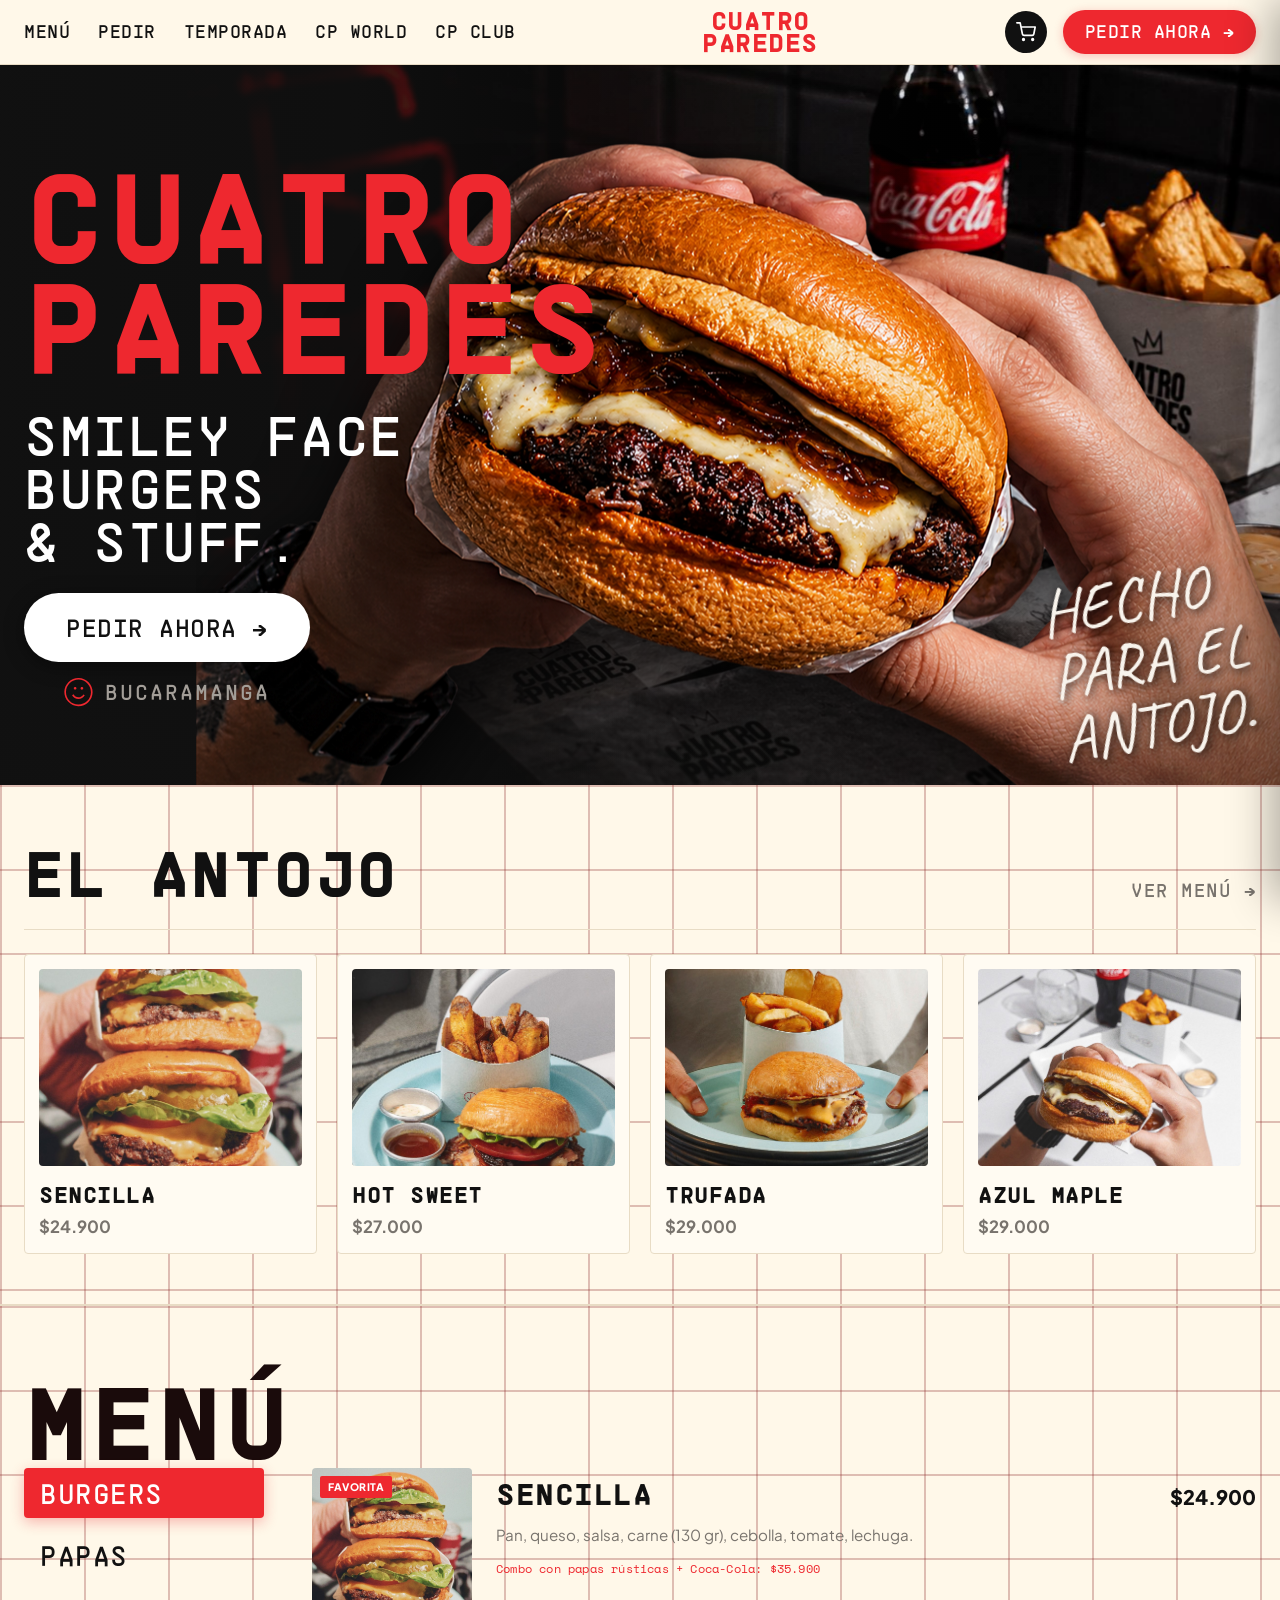
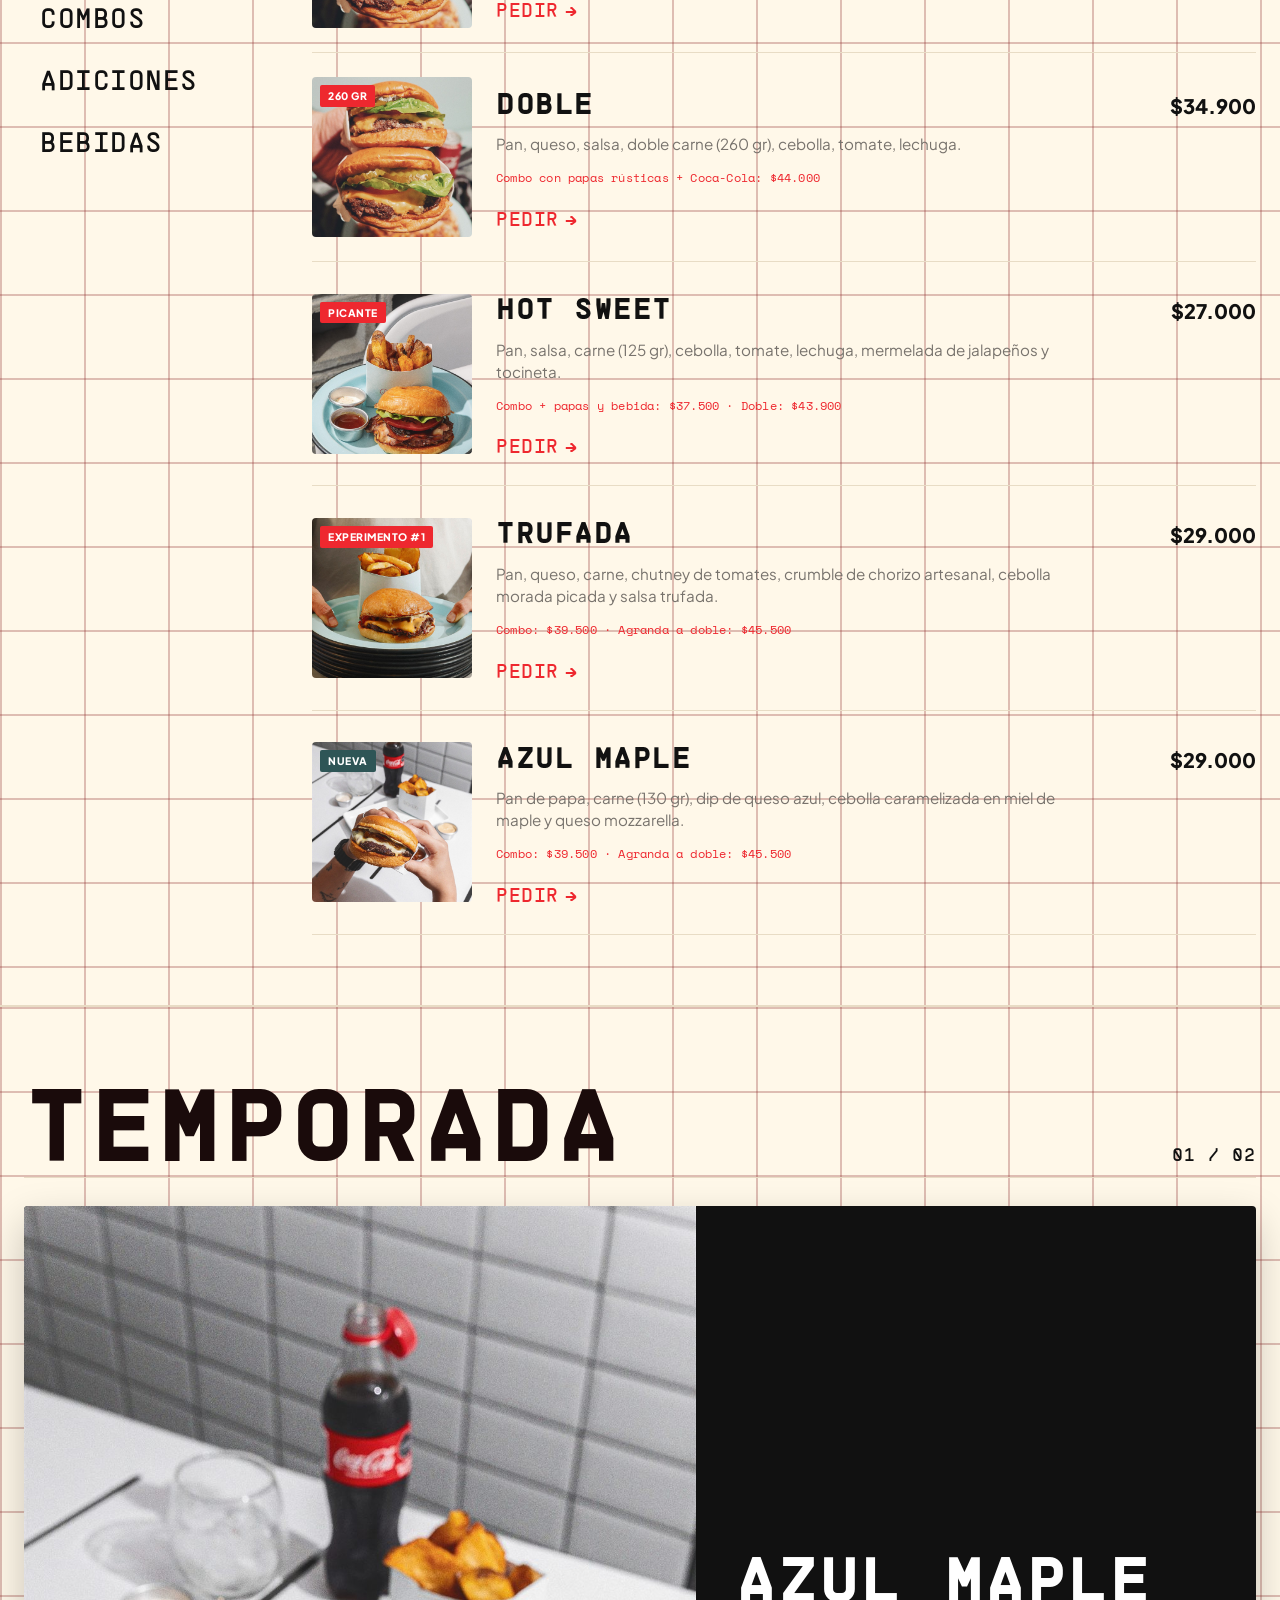
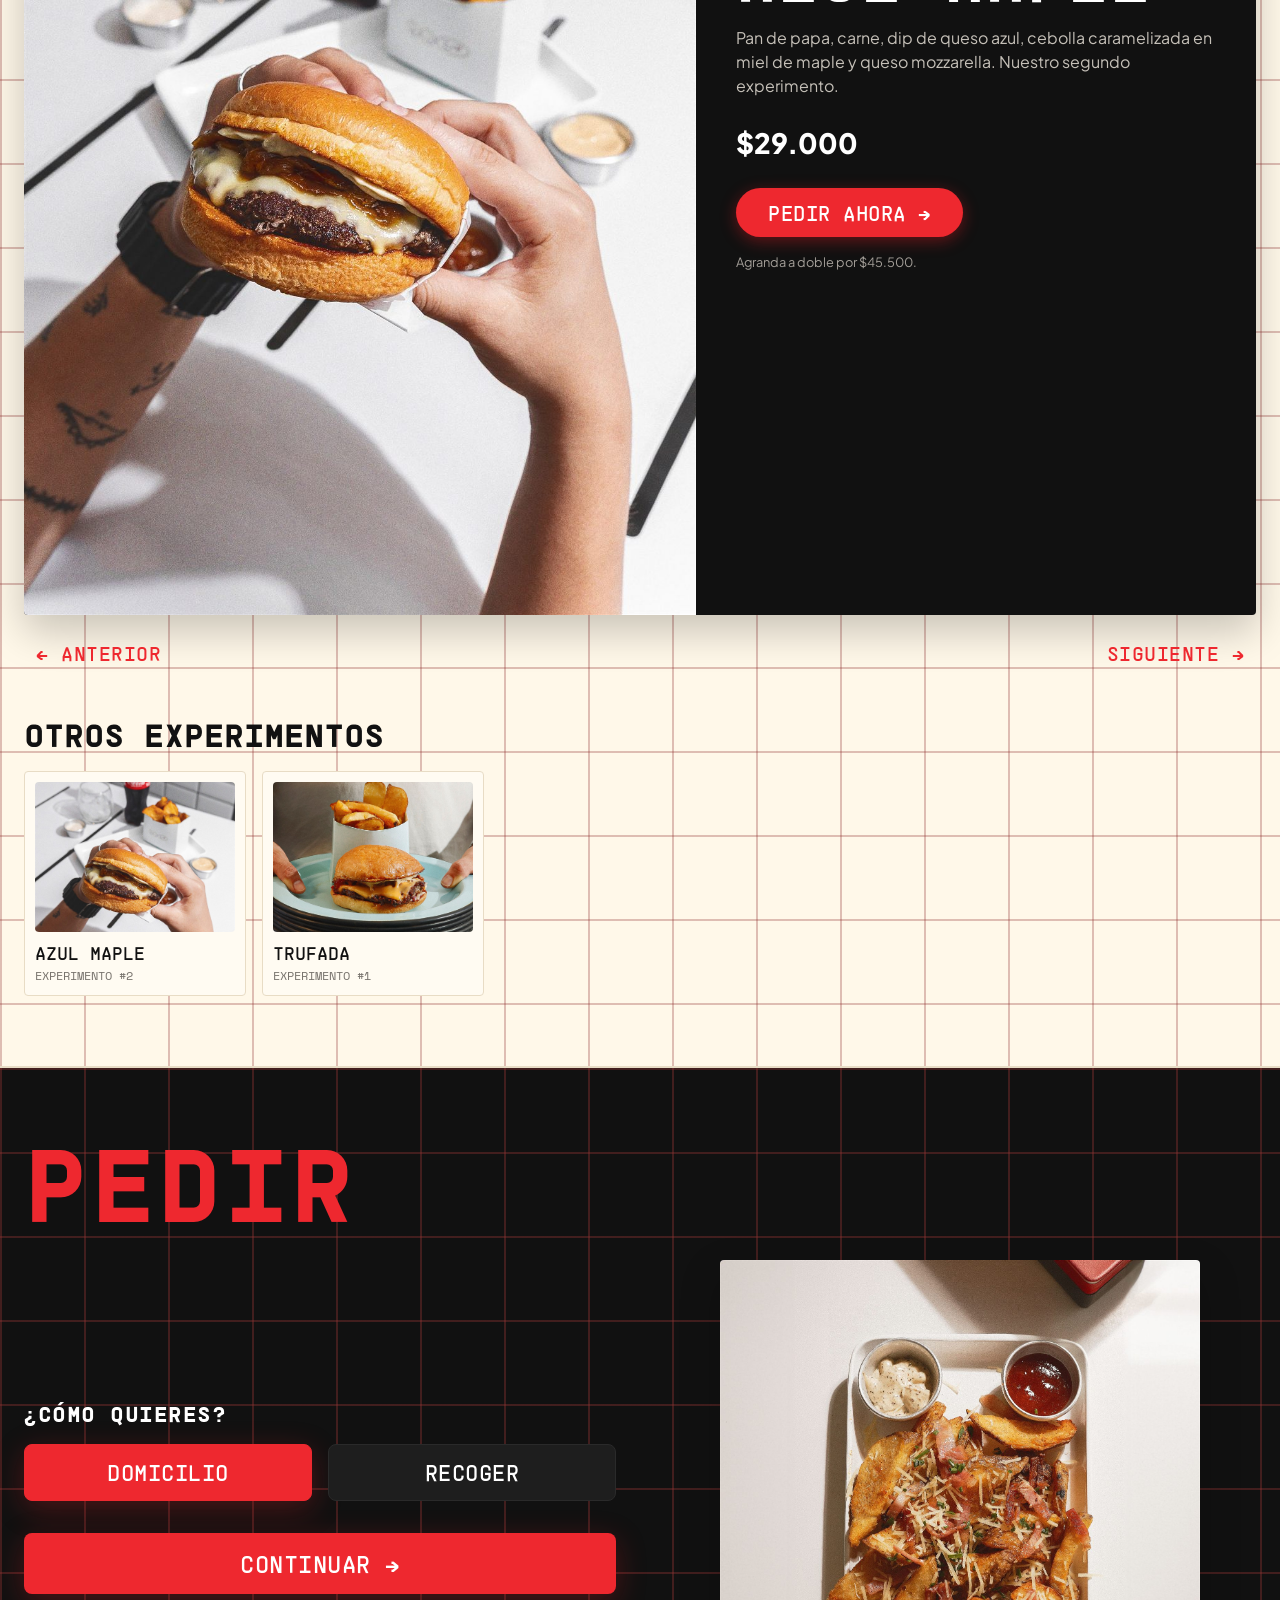
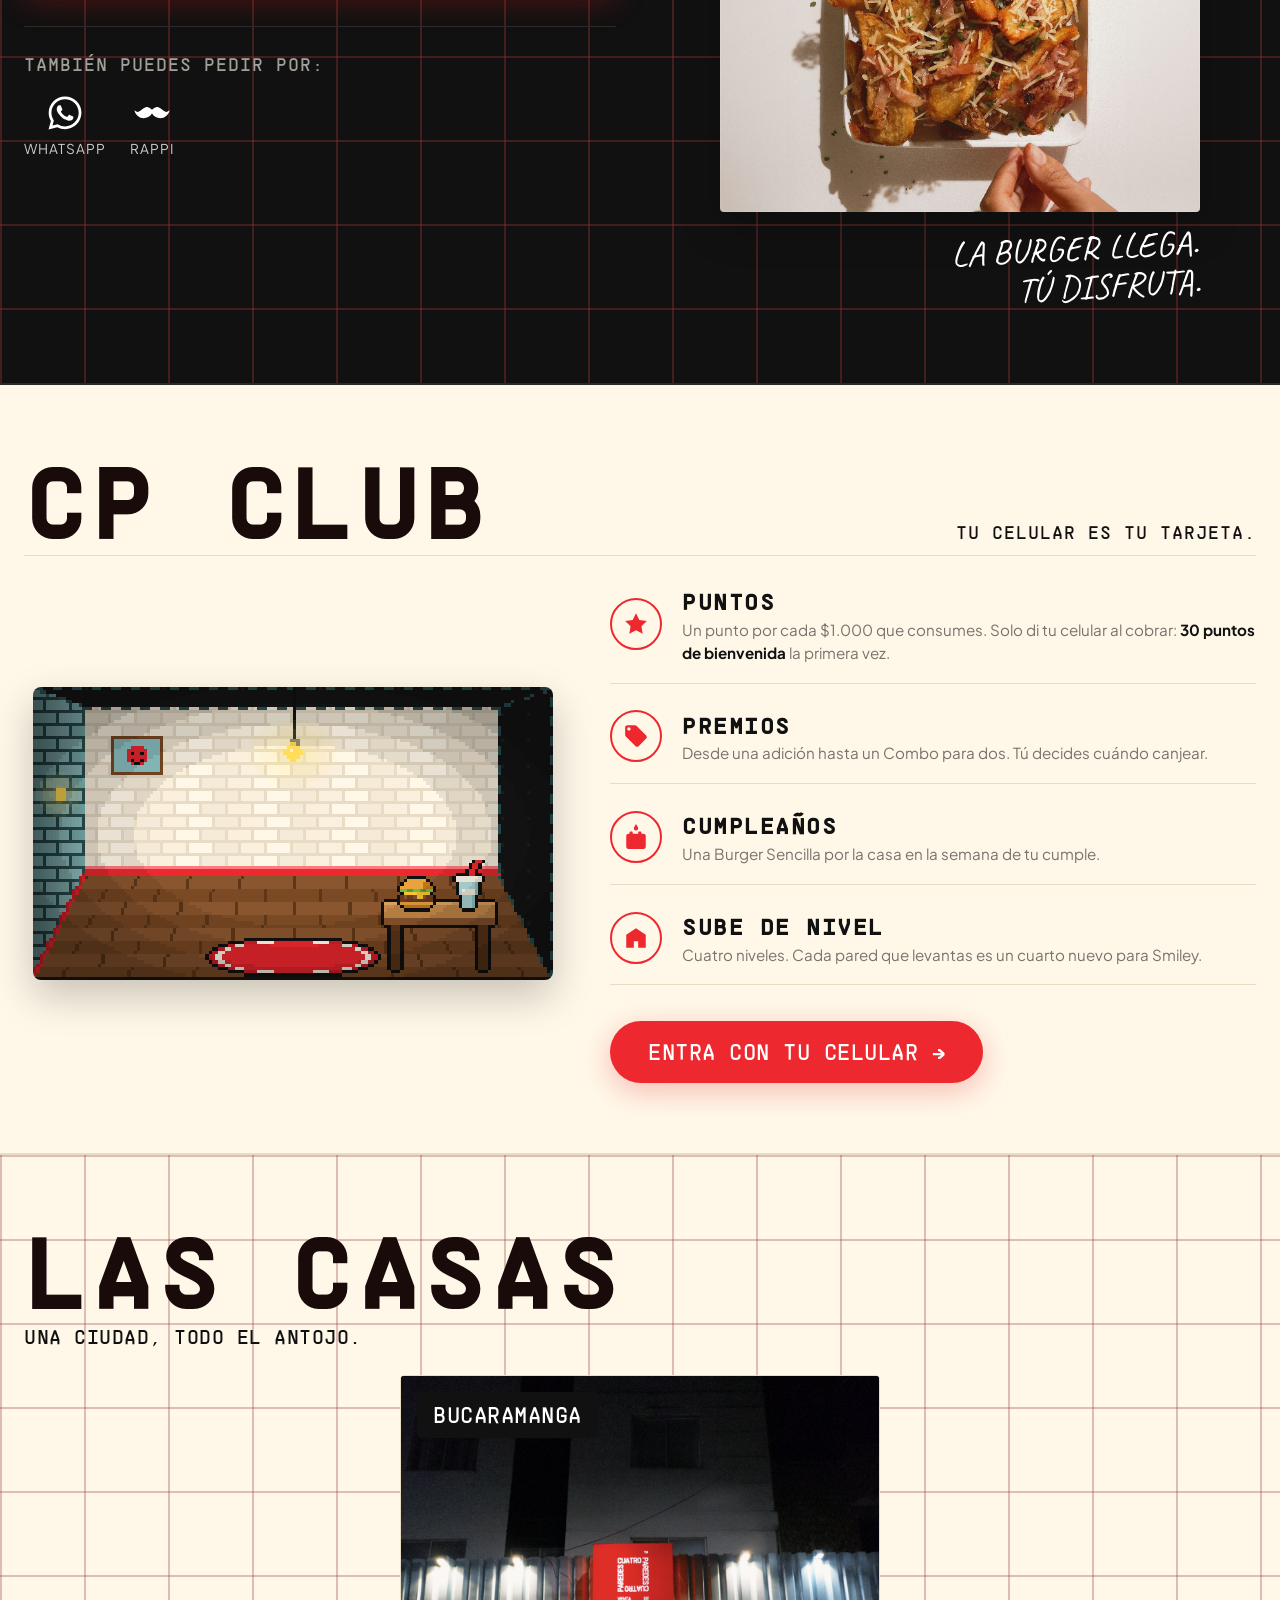
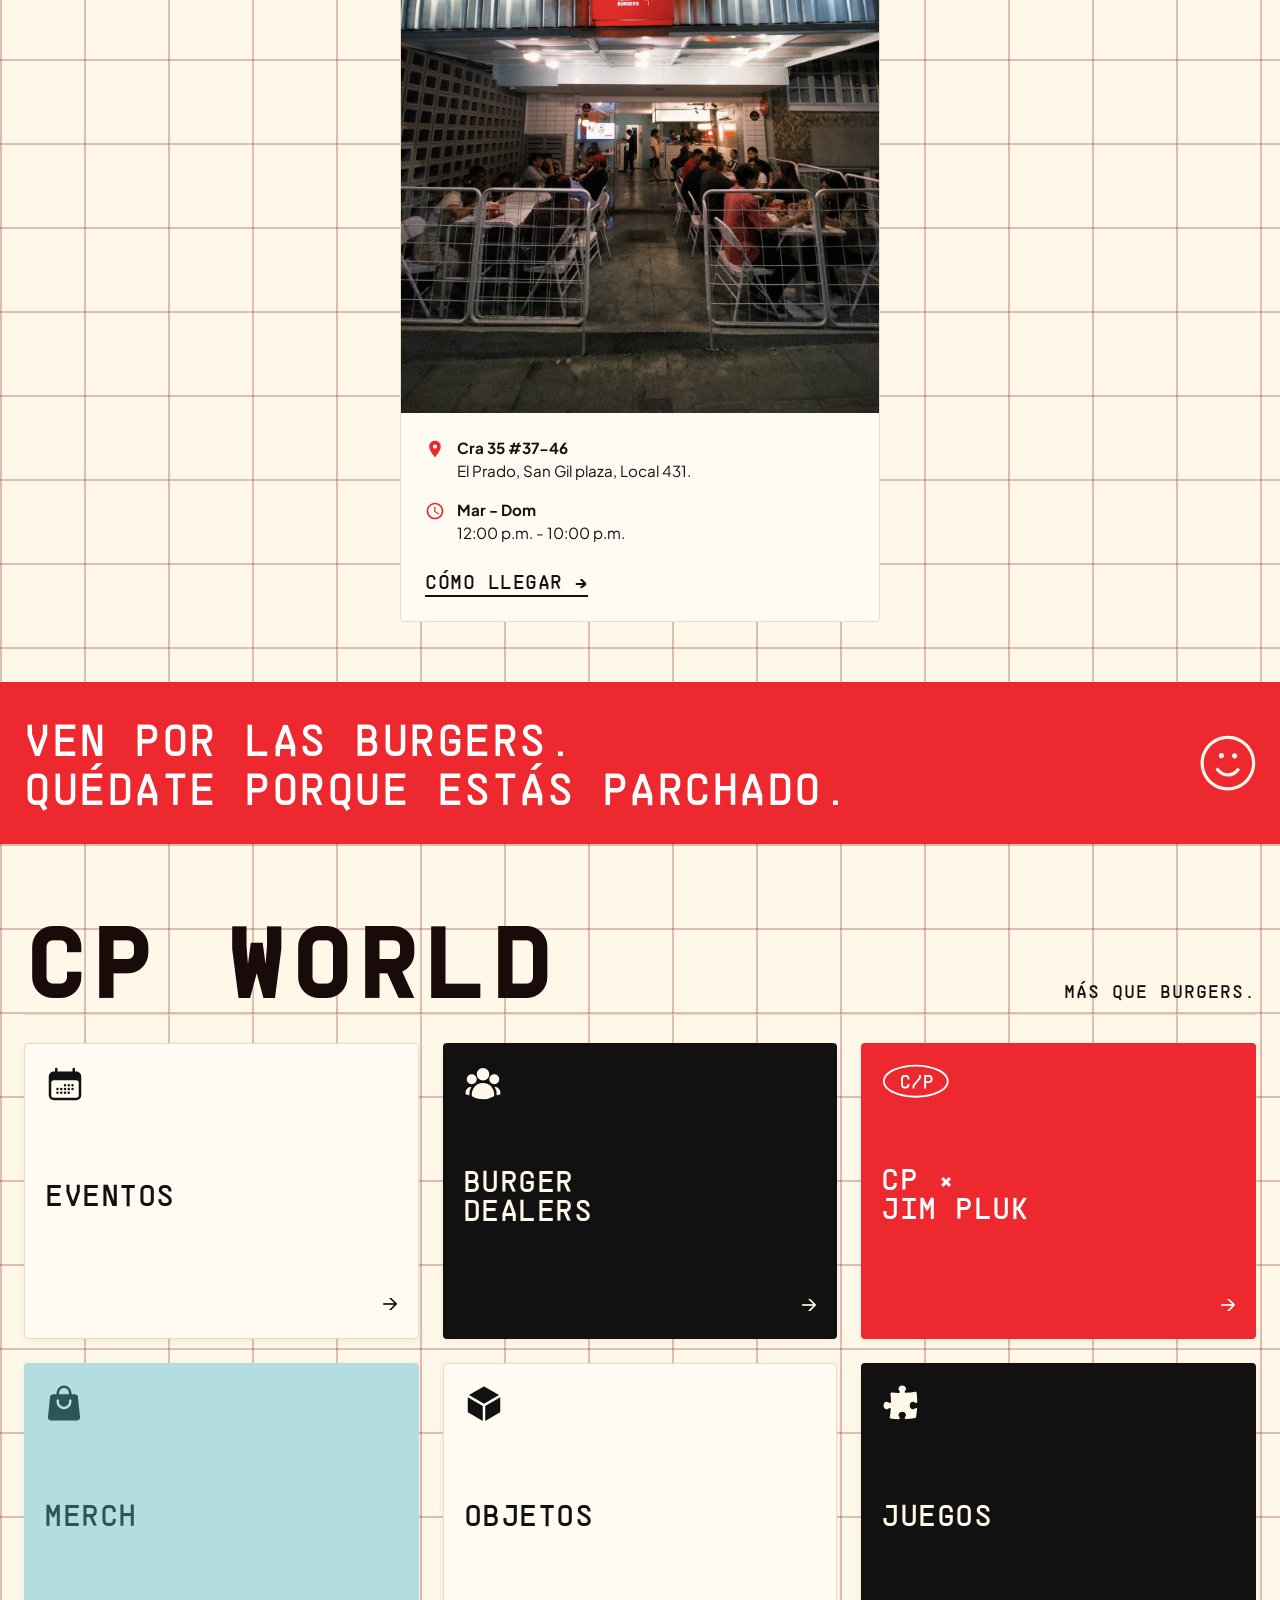
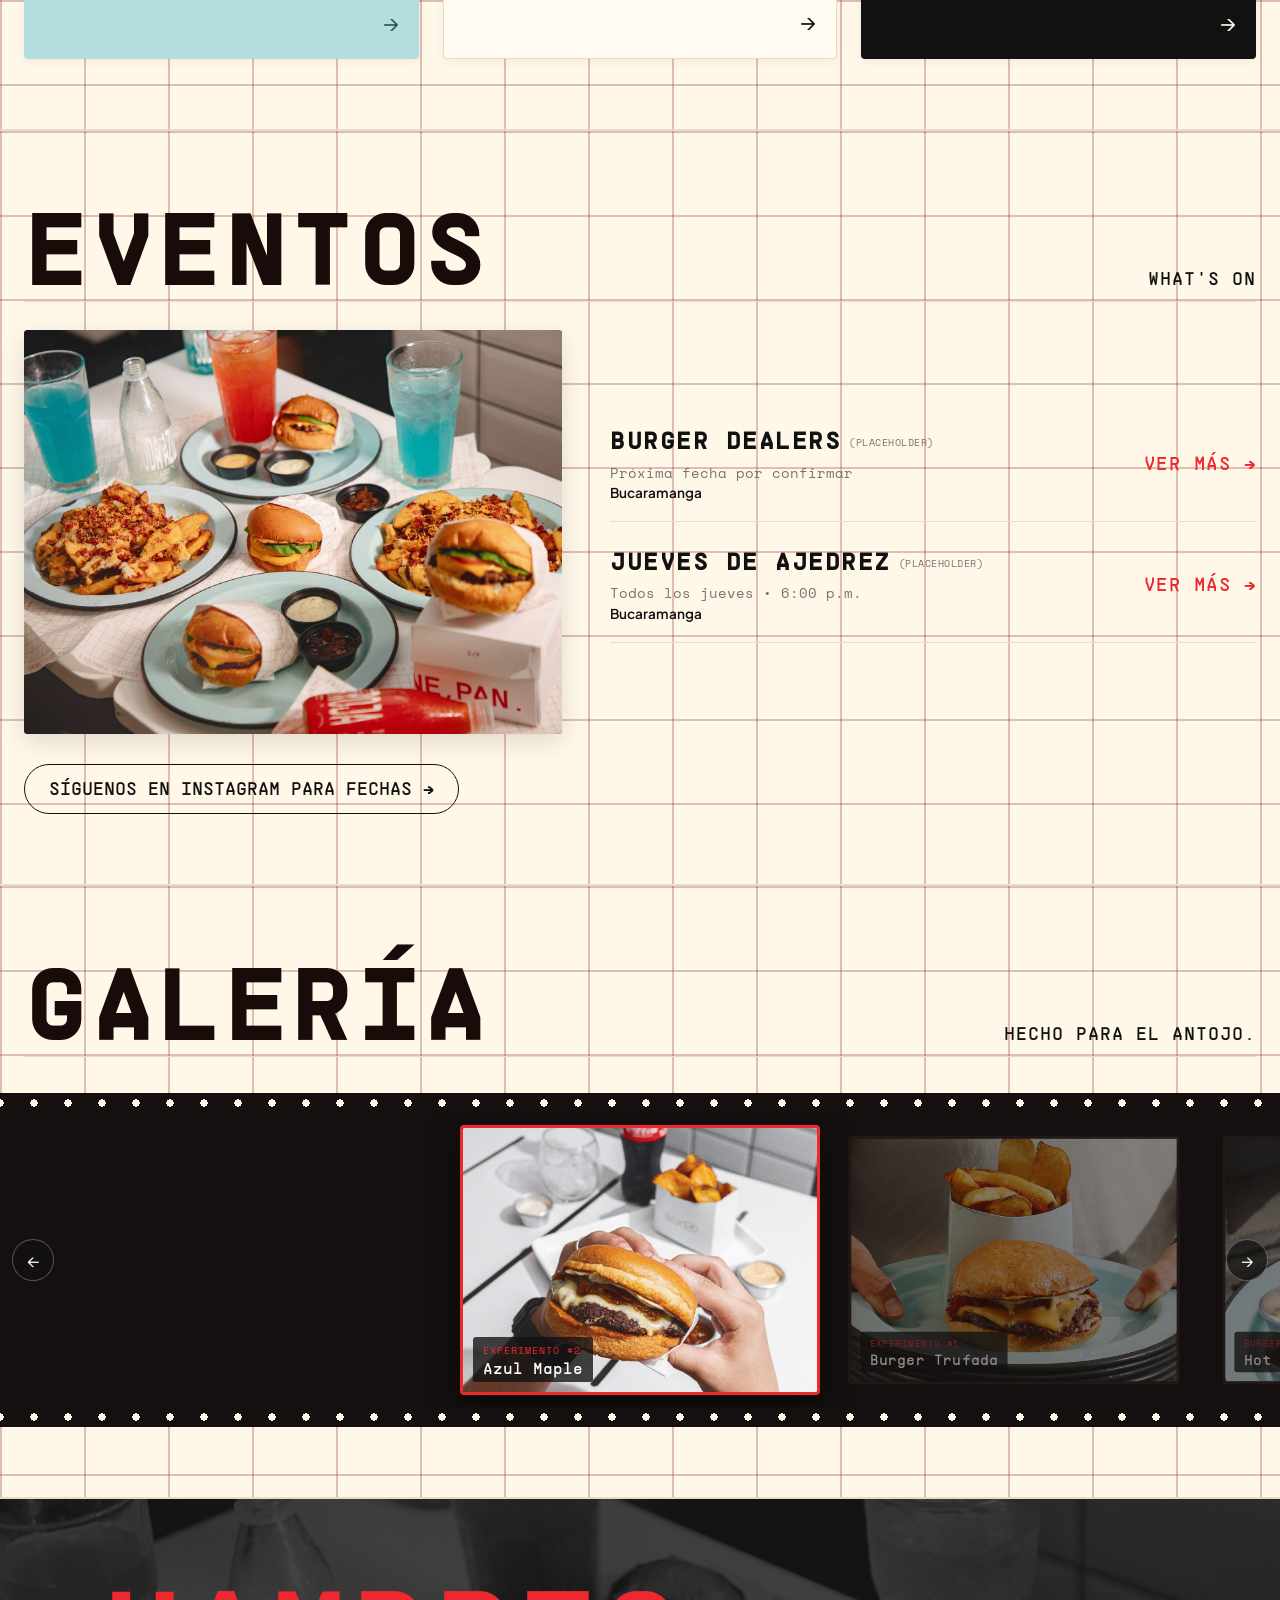
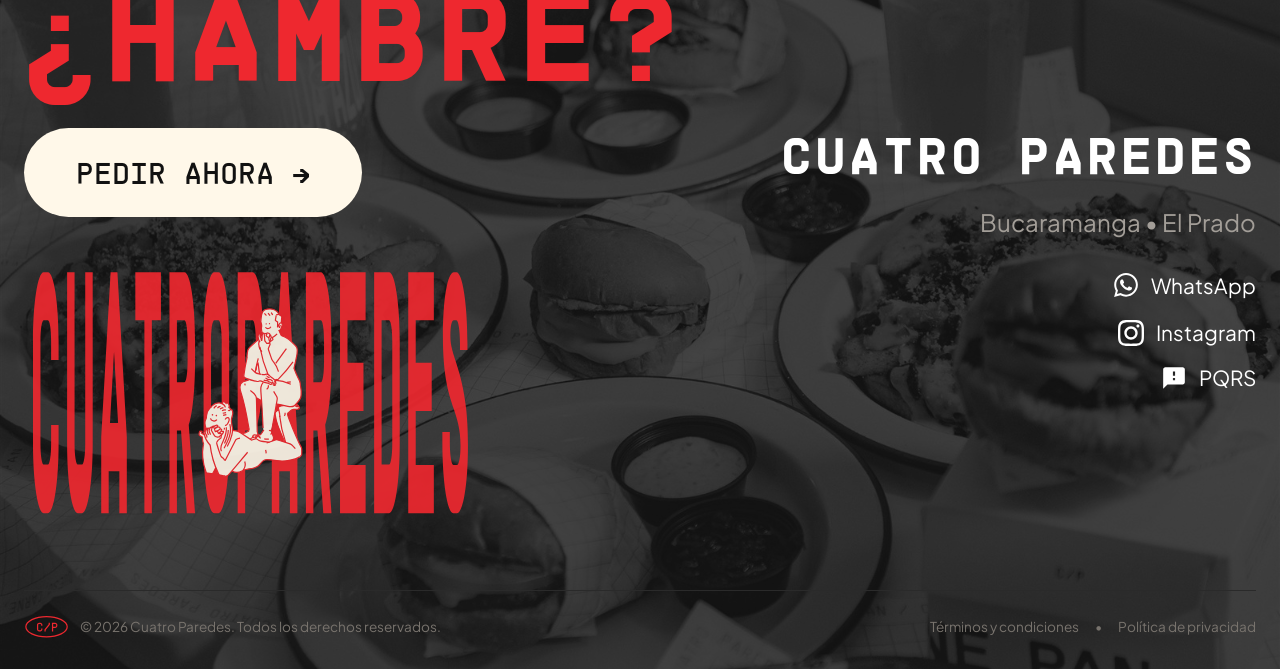
==== commit f9887ea6: "feat(club): CP Club de puntos (web, caja y backend) y acceso desde la portada - club/: web del clien" ====
--- a/index.html
+++ b/index.html
@@ -12,6 +12,9 @@
   <link rel="stylesheet" href="css/responsive.css">
   <link rel="stylesheet" href="css/game.css">
   <link rel="stylesheet" href="css/chat.css">
+  <!-- Adelanta la conexión (DNS + TLS) con el chat: el widget se descarga solo cuando se necesita -->
+  <link rel="preconnect" href="https://widget.liveconnect.chat" crossorigin>
+  <link rel="preconnect" href="https://pagegearliveconnect.firebaseio.com" crossorigin>
   
   <link rel="icon" href="data:image/svg+xml,<svg xmlns='http://www.w3.org/2000/svg' viewBox='0 0 100 100'><rect width='100' height='100' rx='20' fill='%23EE282F'/><text x='50%' y='65%' font-size='50' font-family='sans-serif' font-weight='900' fill='white' text-anchor='middle'>CP</text></svg>">
 </head>
@@ -27,6 +30,7 @@
         <a href="#pedir" class="nav-link">PEDIR</a>
         <a href="#temporada" class="nav-link">TEMPORADA</a>
         <a href="#cp-world" class="nav-link">CP WORLD</a>
+        <a href="/club/" class="nav-link">CP CLUB</a>
       </nav>
 
       <a href="#hero" class="header-logo" aria-label="Inicio Cuatro Paredes">
@@ -61,6 +65,7 @@
       <a href="#temporada" class="nav-link">TEMPORADA</a>
       <a href="#casas" class="nav-link">LAS CASAS</a>
       <a href="#cp-world" class="nav-link">CP WORLD</a>
+      <a href="/club/" class="nav-link">CP CLUB</a>
       <a href="#eventos" class="nav-link">EVENTOS</a>
       <a href="#galeria" class="nav-link">GALERÍA</a>
     </div>
@@ -271,7 +276,7 @@
             <div class="pedir-channels-block">
               <span>TAMBIÉN PUEDES PEDIR POR:</span>
               <div class="pedir-channels-row">
-                <a href="https://api.whatsapp.com/send?phone=573170000000&text=Hola%20Cuatro%20Paredes%2C%20quiero%20hacer%20un%20pedido%20directo" target="_blank" rel="noopener" class="pedir-channel-btn" aria-label="Pedir por WhatsApp">
+                <a href="https://api.whatsapp.com/send?phone=573178705555&text=Hola%20Cuatro%20Paredes%2C%20quiero%20hacer%20un%20pedido%20directo" target="_blank" rel="noopener" class="pedir-channel-btn" aria-label="Pedir por WhatsApp">
                   <svg viewBox="205 325 191 192">
                     <path fill-rule="nonzero" d="M 340.722656 438.273438 C 338.539062 437.183594 327.804688 431.902344 325.804688 431.175781 C 323.800781 430.445312 322.347656 430.082031 320.890625 432.265625 C 319.433594 434.453125 315.25 439.367188 313.976562 440.824219 C 312.703125 442.28125 311.429688 442.460938 309.246094 441.371094 C 307.0625 440.277344 300.027344 437.972656 291.6875 430.539062 C 285.199219 424.75 280.816406 417.601562 279.542969 415.417969 C 278.269531 413.230469 279.410156 412.050781 280.5 410.964844 C 281.484375 409.988281 282.683594 408.414062 283.777344 407.140625 C 284.867188 405.867188 285.230469 404.953125 285.960938 403.5 C 286.6875 402.042969 286.324219 400.765625 285.777344 399.675781 C 285.230469 398.582031 280.867188 387.839844 279.046875 383.46875 C 277.273438 379.214844 275.472656 379.789062 274.132812 379.722656 C 272.859375 379.660156 271.40625 379.644531 269.949219 379.644531 C 268.496094 379.644531 266.128906 380.191406 264.128906 382.375 C 262.125 384.5625 256.484375 389.84375 256.484375 400.585938 C 256.484375 411.328125 264.308594 421.707031 265.402344 423.164062 C 266.492188 424.621094 280.796875 446.664062 302.695312 456.117188 C 307.90625 458.367188 311.972656 459.710938 315.144531 460.714844 C 320.375 462.378906 325.132812 462.144531 328.894531 461.582031 C 333.089844 460.953125 341.8125 456.300781 343.632812 451.203125 C 345.449219 446.105469 345.449219 441.734375 344.90625 440.824219 C 344.359375 439.914062 342.902344 439.367188 340.722656 438.273438 M 300.886719 492.648438 L 300.855469 492.648438 C 287.824219 492.644531 275.042969 489.144531 263.890625 482.53125 L 261.238281 480.957031 L 233.753906 488.164062 L 241.089844 461.375 L 239.363281 458.628906 C 232.09375 447.066406 228.253906 433.707031 228.257812 419.988281 C 228.273438 379.960938 260.855469 347.390625 300.914062 347.390625 C 320.308594 347.402344 338.546875 354.960938 352.257812 368.683594 C 365.96875 382.40625 373.515625 400.648438 373.507812 420.046875 C 373.492188 460.082031 340.914062 492.648438 300.886719 492.648438 M 362.695312 358.257812 C 346.195312 341.746094 324.257812 332.648438 300.882812 332.640625 C 252.722656 332.640625 213.527344 371.820312 213.507812 419.984375 C 213.5 435.378906 217.523438 450.40625 225.171875 463.652344 L 212.773438 508.914062 L 259.09375 496.769531 C 271.855469 503.726562 286.226562 507.394531 300.847656 507.402344 L 300.886719 507.402344 C 300.886719 507.402344 300.882812 507.402344 300.886719 507.402344 C 349.042969 507.402344 388.242188 468.214844 388.261719 420.054688 C 388.269531 396.714844 379.191406 374.765625 362.695312 358.257812 "/>
                   </svg>
@@ -296,6 +301,72 @@
             <div class="pedir-handwritten-note">
               LA BURGER LLEGA.<br>TÚ DISFRUTA.
             </div>
+          </div>
+        </div>
+      </div>
+    </section>
+
+    <!-- ========================================================================
+         CP CLUB (puntos por celular). La app vive en /club/ (Worker aparte con rutas).
+         ======================================================================== -->
+    <section class="cp-club-section" id="club">
+      <div class="container">
+        <div class="section-header-wrap">
+          <h2 class="section-title-giant">CP CLUB</h2>
+          <span class="section-subtitle-right">TU CELULAR ES TU TARJETA.</span>
+        </div>
+
+        <div class="cp-club-grid">
+          <div class="cp-club-card-preview">
+            <a class="club-card-3d-wrap club-room-link" href="/club/" aria-label="Entrar al CP Club">
+              <img src="club/assets/room_2.png" alt="Smiley en su cuarto del CP Club" width="160" height="90" loading="lazy">
+            </a>
+          </div>
+
+          <div class="cp-club-perks-col">
+            <div class="cp-club-perk-row">
+              <div class="cp-club-perk-icon">
+                <svg viewBox="0 0 24 24"><path d="M12 2l3.09 6.26L22 9.27l-5 4.87 1.18 6.88L12 17.77l-6.18 3.25L7 14.14 2 9.27l6.91-1.01L12 2z"/></svg>
+              </div>
+              <div>
+                <h4 class="cp-club-perk-title">PUNTOS</h4>
+                <p class="cp-club-perk-desc">Un punto por cada $1.000 que consumes. Solo di tu celular al cobrar: <b>30 puntos de bienvenida</b> la primera vez.</p>
+              </div>
+            </div>
+
+            <div class="cp-club-perk-row">
+              <div class="cp-club-perk-icon">
+                <svg viewBox="0 0 24 24"><path d="M21.41 11.58l-9-9C12.05 2.22 11.55 2 11 2H4c-1.1 0-2 .9-2 2v7c0 .55.22 1.05.59 1.42l9 9c.36.36.86.58 1.41.58s1.05-.22 1.41-.59l7-7c.37-.36.59-.86.59-1.41s-.23-1.06-.59-1.42zM5.5 7C4.67 7 4 6.33 4 5.5S4.67 4 5.5 4 7 4.67 7 5.5 6.33 7 5.5 7z"/></svg>
+              </div>
+              <div>
+                <h4 class="cp-club-perk-title">PREMIOS</h4>
+                <p class="cp-club-perk-desc">Desde una adición hasta un Combo para dos. Tú decides cuándo canjear.</p>
+              </div>
+            </div>
+
+            <div class="cp-club-perk-row">
+              <div class="cp-club-perk-icon">
+                <svg viewBox="0 0 24 24"><path d="M12 6a2 2 0 0 0 2-2c0-.38-.11-.73-.29-1.03L12 0l-1.71 2.97c-.18.3-.29.65-.29 1.03a2 2 0 0 0 2 2zm6 3h-1V8c0-.55-.45-1-1-1h-1c-.55 0-1 .45-1 1v1H9V8c0-.55-.45-1-1-1H7c-.55 0-1 .45-1 1v1H5c-1.1 0-2 .9-2 2v10c0 1.1.9 2 2 2h14c1.1 0 2-.9 2-2V11c0-1.1-.9-2-2-2z"/></svg>
+              </div>
+              <div>
+                <h4 class="cp-club-perk-title">CUMPLEAÑOS</h4>
+                <p class="cp-club-perk-desc">Una Burger Sencilla por la casa en la semana de tu cumple.</p>
+              </div>
+            </div>
+
+            <div class="cp-club-perk-row">
+              <div class="cp-club-perk-icon">
+                <svg viewBox="0 0 24 24"><path d="M3 21V9l9-6 9 6v12h-7v-6h-4v6z"/></svg>
+              </div>
+              <div>
+                <h4 class="cp-club-perk-title">SUBE DE NIVEL</h4>
+                <p class="cp-club-perk-desc">Cuatro niveles. Cada pared que levantas es un cuarto nuevo para Smiley.</p>
+              </div>
+            </div>
+
+            <a class="btn-unete-club" href="/club/">
+              ENTRA CON TU CELULAR &rarr;
+            </a>
           </div>
         </div>
       </div>
@@ -531,7 +602,7 @@
           </div>
 
           <div class="footer-social-links">
-            <a href="https://api.whatsapp.com/send?phone=573170000000" target="_blank" rel="noopener" class="footer-social-link">
+            <a href="https://api.whatsapp.com/send?phone=573178705555" target="_blank" rel="noopener" class="footer-social-link">
               <svg width="18" height="18" viewBox="205 325 191 192" fill="currentColor"><path fill-rule="nonzero" d="M 340.722656 438.273438 C 338.539062 437.183594 327.804688 431.902344 325.804688 431.175781 C 323.800781 430.445312 322.347656 430.082031 320.890625 432.265625 C 319.433594 434.453125 315.25 439.367188 313.976562 440.824219 C 312.703125 442.28125 311.429688 442.460938 309.246094 441.371094 C 307.0625 440.277344 300.027344 437.972656 291.6875 430.539062 C 285.199219 424.75 280.816406 417.601562 279.542969 415.417969 C 278.269531 413.230469 279.410156 412.050781 280.5 410.964844 C 281.484375 409.988281 282.683594 408.414062 283.777344 407.140625 C 284.867188 405.867188 285.230469 404.953125 285.960938 403.5 C 286.6875 402.042969 286.324219 400.765625 285.777344 399.675781 C 285.230469 398.582031 280.867188 387.839844 279.046875 383.46875 C 277.273438 379.214844 275.472656 379.789062 274.132812 379.722656 C 272.859375 379.660156 271.40625 379.644531 269.949219 379.644531 C 268.496094 379.644531 266.128906 380.191406 264.128906 382.375 C 262.125 384.5625 256.484375 389.84375 256.484375 400.585938 C 256.484375 411.328125 264.308594 421.707031 265.402344 423.164062 C 266.492188 424.621094 280.796875 446.664062 302.695312 456.117188 C 307.90625 458.367188 311.972656 459.710938 315.144531 460.714844 C 320.375 462.378906 325.132812 462.144531 328.894531 461.582031 C 333.089844 460.953125 341.8125 456.300781 343.632812 451.203125 C 345.449219 446.105469 345.449219 441.734375 344.90625 440.824219 C 344.359375 439.914062 342.902344 439.367188 340.722656 438.273438 M 300.886719 492.648438 L 300.855469 492.648438 C 287.824219 492.644531 275.042969 489.144531 263.890625 482.53125 L 261.238281 480.957031 L 233.753906 488.164062 L 241.089844 461.375 L 239.363281 458.628906 C 232.09375 447.066406 228.253906 433.707031 228.257812 419.988281 C 228.273438 379.960938 260.855469 347.390625 300.914062 347.390625 C 320.308594 347.402344 338.546875 354.960938 352.257812 368.683594 C 365.96875 382.40625 373.515625 400.648438 373.507812 420.046875 C 373.492188 460.082031 340.914062 492.648438 300.886719 492.648438 M 362.695312 358.257812 C 346.195312 341.746094 324.257812 332.648438 300.882812 332.640625 C 252.722656 332.640625 213.527344 371.820312 213.507812 419.984375 C 213.5 435.378906 217.523438 450.40625 225.171875 463.652344 L 212.773438 508.914062 L 259.09375 496.769531 C 271.855469 503.726562 286.226562 507.394531 300.847656 507.402344 L 300.886719 507.402344 C 300.886719 507.402344 300.882812 507.402344 300.886719 507.402344 C 349.042969 507.402344 388.242188 468.214844 388.261719 420.054688 C 388.269531 396.714844 379.191406 374.765625 362.695312 358.257812 "/></svg>
               <span>WhatsApp</span>
             </a>
@@ -605,8 +676,10 @@
 
       <button class="btn-chat-order" id="chatOrderBtn">
         <svg width="24" height="24" viewBox="0 0 24 24" fill="currentColor" aria-hidden="true"><path fill-rule="evenodd" d="M4.804 21.644A6.707 6.707 0 0 0 6 21.75a6.721 6.721 0 0 0 3.583-1.029c.774.182 1.584.279 2.417.279 5.322 0 9.75-3.97 9.75-9 0-5.03-4.428-9-9.75-9s-9.75 3.97-9.75 9c0 2.409 1.025 4.587 2.674 6.192.232.226.277.428.254.543a3.73 3.73 0 0 1-.814 1.686.75.75 0 0 0 .44 1.223ZM8.25 10.875a1.125 1.125 0 1 0 0 2.25 1.125 1.125 0 0 0 0-2.25ZM10.875 12a1.125 1.125 0 1 1 2.25 0 1.125 1.125 0 0 1-2.25 0Zm4.875-1.125a1.125 1.125 0 1 0 0 2.25 1.125 1.125 0 0 0 0-2.25Z" clip-rule="evenodd"/></svg>
-        ENVIAR PEDIDO POR CHAT
+        <span class="btn-chat-order-label">ENVIAR PEDIDO POR CHAT</span>
       </button>
+      <p class="cart-order-status" id="chatOrderStatus" role="status" aria-live="polite" hidden></p>
+      <a class="cart-whatsapp-fallback" id="chatFallbackBtn" href="#" target="_blank" rel="noopener" hidden>ENVIAR POR WHATSAPP</a>
     </div>
   </aside>
 
@@ -783,6 +856,7 @@
   <script src="js/season-archive.js"></script>
   <script src="js/chat/chat-config.js"></script>
   <script src="js/chat/chat-context.js"></script>
+  <script src="js/chat/chat-customer.js"></script>
   <script src="js/chat/chat-widget.js"></script>
   <script src="js/chat/chat-ui.js"></script>
   <script src="js/chat/chat.js"></script>
--- a/css/components.css
+++ b/css/components.css
@@ -1199,6 +1199,12 @@
   border-bottom: 2px solid var(--cp-cream-dark);
 }
 
+.cp-club-section .section-title-giant { color: #1a0b0b; }
+.cp-club-perk-desc b { color: var(--cp-black); }
+.club-card-3d-wrap.club-room-link { display: block; aspect-ratio: 16 / 9; max-width: 520px; }
+.club-card-3d-wrap.club-room-link img { image-rendering: pixelated; }
+.club-card-3d-wrap.club-room-link:hover { transform: translateY(-3px); }
+
 .cp-club-grid {
   display: grid;
   grid-template-columns: 1fr 1.2fr;
@@ -2095,12 +2101,69 @@
   align-items: center;
   justify-content: center;
   gap: 10px;
-  box-shadow: 0 4px 16px rgba(37, 211, 102, 0.3);
+  box-shadow: 0 4px 16px rgba(238, 40, 47, 0.3);
 }
 
 .btn-chat-order:hover {
   background-color: var(--cp-red-hover);
   transform: translateY(-2px);
+}
+
+/* Enviando: el botón se queda quieto y los puntitos avisan que va en camino */
+.btn-chat-order.is-sending {
+  background-color: var(--cp-red-dark);
+  cursor: progress;
+  transform: none;
+}
+
+.btn-chat-order.is-sending .btn-chat-order-label::after {
+  content: '';
+  display: inline-block;
+  width: 1.2em;
+  text-align: left;
+  animation: cp-dots 1s steps(1, end) infinite;
+}
+
+@keyframes cp-dots {
+  0%   { content: ''; }
+  25%  { content: '.'; }
+  50%  { content: '..'; }
+  75%  { content: '...'; }
+}
+
+/* Mensaje fijo bajo el botón cuando el pedido no pudo confirmarse */
+.cart-order-status {
+  margin: 10px 0 0;
+  padding: 10px 14px;
+  background: var(--cp-cream-card);
+  border-left: 4px solid var(--cp-red);
+  color: var(--cp-black);
+  font-family: var(--font-body);
+  font-size: 0.9rem;
+  line-height: 1.35;
+}
+
+.cart-order-status[hidden],
+.cart-whatsapp-fallback[hidden] { display: none; }
+
+.cart-whatsapp-fallback {
+  display: block;
+  margin-top: 10px;
+  padding: 13px 20px;
+  background: var(--cp-black);
+  color: var(--cp-cream);
+  border-radius: var(--radius-pill);
+  font-family: var(--font-display);
+  font-size: 1.2rem;
+  letter-spacing: 0.5px;
+  text-align: center;
+  text-decoration: none;
+}
+
+.cart-whatsapp-fallback:hover { background: var(--cp-red); }
+
+@media (prefers-reduced-motion: reduce) {
+  .btn-chat-order.is-sending .btn-chat-order-label::after { animation: none; content: '...'; }
 }
 
 /* --------------------------------------------------------------------------
--- a/css/responsive.css
+++ b/css/responsive.css
@@ -275,3 +275,10 @@
     display: none;
   }
 }
+
+/* Entre 769 y 1100 px caben 5 enlaces + el botón solo si se aprietan un poco (se añadió CP CLUB). */
+@media (min-width: 769px) and (max-width: 1100px) {
+  .header-nav { gap: 16px; }
+  .nav-link { font-size: 0.95rem; white-space: nowrap; }
+  .btn-pedir-header { white-space: nowrap; font-size: 0.9rem; padding-left: 14px; padding-right: 14px; }
+}
--- a/css/chat.css
+++ b/css/chat.css
@@ -1,18 +1,38 @@
 /* ==========================================================================
-   CP CHAT - botón flotante, burbuja de invitación y aviso de respaldo.
-   El panel de conversación lo dibuja LiveConnect; esto es solo la capa de
+   CP CHAT - botón flotante pixel-art, burbuja de invitación y aviso de
+   respaldo. El panel de conversación lo dibuja LiveConnect; esto es la capa de
    marca alrededor. z-index 900: por debajo del header (1000) y del carrito
    (2000+), por encima del contenido.
+
+   Técnica (sin librerías ni imágenes): esquinas escalonadas con clip-path,
+   borde = capa negra + capa interior inset, y volumen 3D con una "base"
+   desplazada hacia abajo que se aplasta al presionar (botón de arcade).
    ========================================================================== */
 .cpchat {
+  /* Esquina escalonada de 2 pasos (exterior) y de 1 paso (interior, inset 4px) */
+  --px-outer: polygon(
+    0 8px, 4px 8px, 4px 4px, 8px 4px, 8px 0,
+    calc(100% - 8px) 0, calc(100% - 8px) 4px, calc(100% - 4px) 4px, calc(100% - 4px) 8px, 100% 8px,
+    100% calc(100% - 8px), calc(100% - 4px) calc(100% - 8px), calc(100% - 4px) calc(100% - 4px), calc(100% - 8px) calc(100% - 4px), calc(100% - 8px) 100%,
+    8px 100%, 8px calc(100% - 4px), 4px calc(100% - 4px), 4px calc(100% - 8px), 0 calc(100% - 8px)
+  );
+  --px-inner: polygon(
+    0 4px, 4px 4px, 4px 0,
+    calc(100% - 4px) 0, calc(100% - 4px) 4px, 100% 4px,
+    100% calc(100% - 4px), calc(100% - 4px) calc(100% - 4px), calc(100% - 4px) 100%,
+    4px 100%, 4px calc(100% - 4px), 0 calc(100% - 4px)
+  );
+
   position: fixed;
-  right: 20px;
-  bottom: 20px;
+  right: 22px;
+  bottom: 24px;
   z-index: 900;
   display: flex;
   flex-direction: column;
   align-items: flex-end;
-  gap: 12px;
+  gap: 22px;
+  /* Sombra dura estilo pixel: se ve sobre fondos claros y oscuros */
+  filter: drop-shadow(4px 5px 0 rgba(17, 17, 17, 0.28));
   transition: opacity 0.3s ease, transform 0.3s ease;
 }
 
@@ -22,158 +42,400 @@
   pointer-events: none;
 }
 
+/* Con el panel de LiveConnect abierto (queda justo encima) el botón y la
+   burbuja se esconden; el aviso de falla, si lo hay, sigue a la vista. */
+.cpchat.is-chat-open .cpchat-launcher,
+.cpchat.is-chat-open .cpchat-bubble {
+  visibility: hidden;
+  opacity: 0;
+  pointer-events: none;
+}
+
+/* El aviso de falla debe verse aunque el carrito (z-index 2000+) esté abierto */
+.cpchat.has-fail { z-index: 3000; }
+
+/* --------------------------------------------------------------------------
+   Botón flotante
+   -------------------------------------------------------------------------- */
 .cpchat-launcher {
   position: relative;
-  display: inline-flex;
+  display: block;
+  margin: 0 0 8px;
+  padding: 0;
+  background: none;
+  border: 0;
+  cursor: pointer;
+  font-family: var(--font-display);
+  color: var(--cp-cream);
+  -webkit-tap-highlight-color: transparent;
+  transform: perspective(520px) rotateX(var(--rx, 0deg)) rotateY(var(--ry, 0deg));
+  transition: transform 0.12s linear;
+}
+
+/* Base 3D: borde negro y lateral rojo oscuro, 8px por debajo de la cara */
+.cpchat-launcher::before,
+.cpchat-launcher::after {
+  content: '';
+  position: absolute;
+  clip-path: var(--px-outer);
+  pointer-events: none;
+}
+
+.cpchat-launcher::before {
+  inset: 8px 0 -8px 0;
+  background: var(--cp-black);
+  transition: inset 0.1s steps(2, end);
+}
+
+.cpchat-launcher::after {
+  inset: 8px 4px -4px 4px;
+  background: var(--cp-red-dark);
+  clip-path: var(--px-inner);
+  transition: inset 0.1s steps(2, end);
+}
+
+.cpchat-launcher-face {
+  position: relative;
+  z-index: 1;
+  display: flex;
   align-items: center;
-  gap: 10px;
-  padding: 12px 22px 12px 14px;
-  background-color: var(--cp-red);
-  color: var(--cp-cream);
-  border: 2px solid var(--cp-cream);
-  border-radius: var(--radius-pill);
-  font-family: var(--font-display);
-  font-size: 1.15rem;
-  letter-spacing: 0.5px;
-  cursor: pointer;
-  box-shadow: 0 10px 28px rgba(238, 40, 47, 0.38), 0 4px 10px rgba(0, 0, 0, 0.25);
-  transition: transform 0.25s ease, box-shadow 0.25s ease, background-color 0.25s ease;
-}
-
-.cpchat-launcher:hover {
-  transform: translateY(-3px);
-  background-color: var(--cp-red-hover);
-}
-
-.cpchat-launcher:focus-visible {
-  outline: 3px solid var(--cp-black);
-  outline-offset: 3px;
+  gap: 12px;
+  padding: 14px 28px 14px 20px;
+  background: var(--cp-black);
+  clip-path: var(--px-outer);
+  transition: transform 0.1s steps(2, end);
+}
+
+/* Relleno rojo con brillo superior y sombra inferior (volumen) */
+.cpchat-launcher-face::before {
+  content: '';
+  position: absolute;
+  inset: 4px;
+  background: var(--cp-red);
+  clip-path: var(--px-inner);
+  box-shadow:
+    inset 0 4px 0 rgba(255, 255, 255, 0.3),
+    inset 0 -6px 0 var(--cp-red-dark);
+}
+
+.cpchat-launcher-icon,
+.cpchat-launcher-text {
+  position: relative;
 }
 
 .cpchat-launcher-icon {
   display: inline-flex;
-  width: 30px;
-  height: 30px;
-  transition: transform 0.4s ease;
-}
-
-.cpchat-launcher:hover .cpchat-launcher-icon,
-.cpchat-launcher.is-open .cpchat-launcher-icon {
-  transform: rotate(-10deg) scale(1.1);
-}
-
-.cpchat-launcher.is-loading .cpchat-launcher-icon {
-  animation: cpchat-spin 0.9s linear infinite;
-}
-
-.cpchat-launcher.has-unread {
-  animation: cpchat-nudge 2.4s ease-in-out infinite;
-}
-
+  flex-shrink: 0;
+}
+
+.cpchat-smiley {
+  display: block;
+}
+
+.cpchat-launcher-text {
+  font-size: 1.2rem;
+  line-height: 1;
+  letter-spacing: 1px;
+  text-transform: uppercase;
+  white-space: nowrap;
+  text-shadow: 2px 2px 0 var(--cp-red-dark);
+}
+
+/* Hover: la cara se levanta; clic: se hunde sobre la base */
+.cpchat-launcher:hover .cpchat-launcher-face { transform: translateY(-3px); }
+.cpchat-launcher:hover::before { inset: 8px 0 -11px 0; }
+.cpchat-launcher:hover::after { inset: 8px 4px -7px 4px; }
+
+.cpchat-launcher:active .cpchat-launcher-face { transform: translateY(6px); }
+.cpchat-launcher:active::before { inset: 8px 0 -2px 0; }
+.cpchat-launcher:active::after { inset: 8px 4px 2px 4px; }
+
+.cpchat-launcher:focus-visible {
+  outline: 3px dashed var(--cp-black);
+  outline-offset: 6px;
+}
+
+/* La carita parpadea cada pocos segundos; el ojo es un pixel que se aplasta */
+.cpchat-eye {
+  transform-box: fill-box;
+  transform-origin: center;
+  animation: cpchat-blink 5s steps(1, end) infinite;
+}
+
+.cpchat-launcher:hover .cpchat-smiley {
+  animation: cpchat-hop 0.5s steps(3, end) infinite alternate;
+}
+
+.cpchat-launcher.is-loading .cpchat-smiley {
+  animation: cpchat-hop 0.32s steps(2, end) infinite alternate;
+}
+
+.cpchat-launcher.has-unread .cpchat-launcher-face {
+  animation: cpchat-nudge 2.4s steps(1, end) infinite;
+}
+
+/* Chispas (estrellas de 4 puntas en píxeles) en el verde agua de la marca */
+.cpchat-spark {
+  position: absolute;
+  width: 4px;
+  height: 4px;
+  background: var(--cp-teal);
+  box-shadow: 4px 0 var(--cp-teal), -4px 0 var(--cp-teal), 0 4px var(--cp-teal), 0 -4px var(--cp-teal);
+  pointer-events: none;
+  animation: cpchat-twinkle 2.8s steps(1, end) infinite;
+}
+
+.cpchat-spark-a { top: -10px; right: 18px; }
+.cpchat-spark-b { top: 26px; left: -14px; transform: scale(0.75); animation-delay: -1.4s; }
+
+.cpchat-launcher.is-open .cpchat-spark { display: none; }
+
+/* Contador de no leídos: cuadrado pixel */
 .cpchat-badge {
   position: absolute;
-  top: -8px;
-  right: -6px;
-  min-width: 24px;
-  height: 24px;
-  padding: 0 6px;
+  top: -12px;
+  right: -10px;
+  z-index: 2;
+  min-width: 28px;
+  height: 28px;
+  padding: 0 7px;
   display: flex;
   align-items: center;
   justify-content: center;
-  background-color: var(--cp-black);
+  background: var(--cp-cream);
+  clip-path: var(--px-inner);
+  font-family: var(--font-mono);
+  font-size: 0.75rem;
+  font-weight: 700;
   color: var(--cp-cream);
-  border: 2px solid var(--cp-cream);
-  border-radius: 12px;
-  font-family: var(--font-mono);
-  font-size: 0.7rem;
-  font-weight: 700;
-}
-
-.cpchat-badge[hidden] {
-  display: none;
-}
-
-.cpchat-bubble,
-.cpchat-fail {
-  position: relative;
-  max-width: 270px;
-  padding: 14px 16px;
+  isolation: isolate;
+}
+
+.cpchat-badge::before {
+  content: '';
+  position: absolute;
+  inset: 3px;
+  background: var(--cp-black);
+  z-index: -1;
+}
+
+.cpchat-badge[hidden] { display: none; }
+
+/* --------------------------------------------------------------------------
+   Cuadros de diálogo (burbuja de invitación y aviso de respaldo)
+   Estilo RPG: borde negro escalonado, relleno crema, cola pixelada.
+   -------------------------------------------------------------------------- */
+.cpchat-dialog {
+  position: relative;
+  max-width: 310px;
+  padding: 20px 26px 20px 20px;
+  display: flex;
+  align-items: center;
+  gap: 14px;
+  color: var(--cp-black);
+  font-family: var(--font-body);
+  font-size: 0.92rem;
+  line-height: 1.35;
+  isolation: isolate;
+}
+
+.cpchat-dialog::before,
+.cpchat-dialog::after {
+  content: '';
+  position: absolute;
+  z-index: -1;
+}
+
+.cpchat-dialog::before {
+  inset: 0;
+  background: var(--cp-black);
+  clip-path: var(--px-outer);
+}
+
+.cpchat-dialog::after {
+  inset: 4px;
+  background: var(--cp-cream);
+  clip-path: var(--px-inner);
+}
+
+.cpchat-dialog[hidden] { display: none; }
+
+.cpchat-dialog-body {
   display: flex;
   flex-direction: column;
   gap: 4px;
-  background-color: var(--cp-cream);
-  color: var(--cp-black);
-  border: 2px solid var(--cp-black);
-  border-radius: var(--radius-md);
-  box-shadow: 0 10px 28px rgba(0, 0, 0, 0.22);
-  font-family: var(--font-body);
-  font-size: 0.9rem;
-  line-height: 1.35;
-}
-
-.cpchat-bubble[hidden],
-.cpchat-fail[hidden] {
-  display: none;
+  min-width: 0;
+}
+
+.cpchat-dialog strong {
+  font-family: var(--font-display);
+  font-size: 1.5rem;
+  line-height: 1;
+  color: var(--cp-red);
+  letter-spacing: 1px;
+  text-transform: uppercase;
+  text-shadow: 2px 2px 0 var(--cp-cream-dark);
 }
 
 .cpchat-bubble {
   cursor: pointer;
-  animation: cpchat-pop 0.35s ease both;
-}
-
-.cpchat-bubble strong,
-.cpchat-fail strong {
+  animation: cpchat-pop 0.35s steps(4, end) both;
+}
+
+.cpchat-bubble:hover .cpchat-burger { animation: cpchat-hop 0.45s steps(3, end) infinite alternate; }
+
+.cpchat-bubble-burger {
+  flex-shrink: 0;
+  display: inline-flex;
+}
+
+.cpchat-burger { display: block; }
+
+/* El texto se escribe encima de una copia invisible: la caja no "salta" */
+.cpchat-bubble-text {
+  position: relative;
+  display: block;
+}
+
+.cpchat-ghost { visibility: hidden; }
+
+.cpchat-typed {
+  position: absolute;
+  inset: 0;
+}
+
+/* Triangulito intermitente de "continuar", como en los juegos */
+.cpchat-caret {
+  position: absolute;
+  right: 14px;
+  bottom: 12px;
+  width: 8px;
+  height: 8px;
+  background: var(--cp-red);
+  clip-path: polygon(0 0, 100% 0, 50% 100%);
+  animation: cpchat-blink-caret 1s steps(1, end) infinite;
+}
+
+/* Cola pixelada apuntando al botón */
+.cpchat-tail {
+  position: absolute;
+  right: 30px;
+  bottom: -14px;
+  width: 24px;
+  height: 16px;
+  z-index: -1;
+  background: var(--cp-black);
+  clip-path: polygon(0 0, 100% 0, 100% 4px, calc(100% - 4px) 4px, calc(100% - 4px) 8px, calc(100% - 8px) 8px, calc(100% - 8px) 12px, calc(100% - 12px) 12px, calc(100% - 12px) 16px, 12px 16px, 12px 12px, 8px 12px, 8px 8px, 4px 8px, 4px 4px, 0 4px);
+}
+
+.cpchat-tail::after {
+  content: '';
+  position: absolute;
+  left: 4px;
+  right: 4px;
+  top: -4px;
+  height: 14px;
+  background: var(--cp-cream);
+  clip-path: polygon(0 0, 100% 0, 100% 8px, calc(100% - 4px) 8px, calc(100% - 4px) 12px, calc(100% - 8px) 12px, calc(100% - 8px) 100%, 8px 100%, 8px 12px, 4px 12px, 4px 8px, 0 8px);
+}
+
+.cpchat-x {
+  position: absolute;
+  top: 6px;
+  right: 10px;
+  z-index: 1;
+  padding: 0;
+  background: none;
+  border: 0;
   font-family: var(--font-display);
-  font-size: 1.4rem;
-  color: var(--cp-red);
-  letter-spacing: 0.5px;
-}
-
-.cpchat-bubble-close,
-.cpchat-fail-close {
-  position: absolute;
-  top: 4px;
-  right: 8px;
   font-size: 1.3rem;
   line-height: 1;
   color: var(--cp-muted);
   cursor: pointer;
 }
 
+.cpchat-x:hover { color: var(--cp-red); }
+
+/* Botón de WhatsApp del aviso de respaldo (mismo lenguaje 3D, en negro) */
 .cpchat-fail-cta {
+  position: relative;
+  align-self: flex-start;
+  display: inline-block;
   margin-top: 8px;
-  align-self: flex-start;
-  padding: 10px 18px;
-  background-color: var(--cp-black);
+  padding: 11px 18px;
+  background: var(--cp-black);
+  clip-path: var(--px-inner);
   color: var(--cp-cream);
-  border-radius: var(--radius-pill);
   font-family: var(--font-display);
   font-size: 1.05rem;
-  letter-spacing: 0.5px;
-}
-
-.cpchat-fail-cta:hover {
-  background-color: var(--cp-red);
-}
-
-@keyframes cpchat-spin { to { transform: rotate(360deg); } }
-@keyframes cpchat-pop { from { opacity: 0; transform: translateY(8px) scale(0.96); } }
+  letter-spacing: 1px;
+  text-decoration: none;
+  box-shadow: inset 0 -4px 0 rgba(255, 255, 255, 0.18);
+  transition: background-color 0.1s steps(2, end);
+}
+
+.cpchat-fail-cta:hover { background: var(--cp-red); }
+.cpchat-fail-cta:active { transform: translateY(2px); }
+
+/* --------------------------------------------------------------------------
+   Animaciones: todas con steps() para que se muevan "por pixeles"
+   -------------------------------------------------------------------------- */
+@keyframes cpchat-hop {
+  from { transform: translateY(0); }
+  to { transform: translateY(-4px); }
+}
+
+@keyframes cpchat-blink {
+  0%, 92%, 100% { transform: scaleY(1); }
+  94%, 98% { transform: scaleY(0.25); }
+}
+
+@keyframes cpchat-twinkle {
+  0%, 100% { opacity: 0; }
+  20%, 50% { opacity: 1; }
+  70% { opacity: 0.4; }
+}
+
+@keyframes cpchat-pop {
+  from { opacity: 0; transform: translateY(10px) scale(0.92); }
+}
+
 @keyframes cpchat-nudge {
-  0%, 86%, 100% { transform: translateX(0); }
-  90% { transform: translateX(-4px) rotate(-2deg); }
-  94% { transform: translateX(4px) rotate(2deg); }
+  0%, 82%, 100% { transform: translateX(0); }
+  86% { transform: translateX(-4px); }
+  90% { transform: translateX(4px); }
+  94% { transform: translateX(-4px); }
+}
+
+@keyframes cpchat-blink-caret {
+  0%, 49% { opacity: 1; }
+  50%, 100% { opacity: 0; }
 }
 
 @media (prefers-reduced-motion: reduce) {
   .cpchat,
   .cpchat-launcher,
-  .cpchat-launcher-icon { transition: none; }
-  .cpchat-launcher.has-unread,
-  .cpchat-bubble { animation: none; }
-}
-
+  .cpchat-launcher::before,
+  .cpchat-launcher::after,
+  .cpchat-launcher-face { transition: none; }
+  .cpchat-eye,
+  .cpchat-spark,
+  .cpchat-caret,
+  .cpchat-bubble,
+  .cpchat-launcher:hover .cpchat-smiley,
+  .cpchat-bubble:hover .cpchat-burger,
+  .cpchat-launcher.is-loading .cpchat-smiley,
+  .cpchat-launcher.has-unread .cpchat-launcher-face { animation: none; }
+  .cpchat-spark { opacity: 1; }
+}
+
+/* --------------------------------------------------------------------------
+   Móvil: botón solo con la carita (más compacto)
+   -------------------------------------------------------------------------- */
 @media (max-width: 640px) {
-  .cpchat { right: 14px; bottom: 14px; }
-  .cpchat-launcher { padding: 10px; }
+  .cpchat { right: 16px; bottom: 18px; gap: 20px; }
   .cpchat-launcher-text { display: none; }
-}
+  .cpchat-launcher-face { padding: 12px; }
+  .cpchat-spark-b { display: none; }
+  .cpchat-dialog { max-width: min(300px, calc(100vw - 48px)); }
+}
